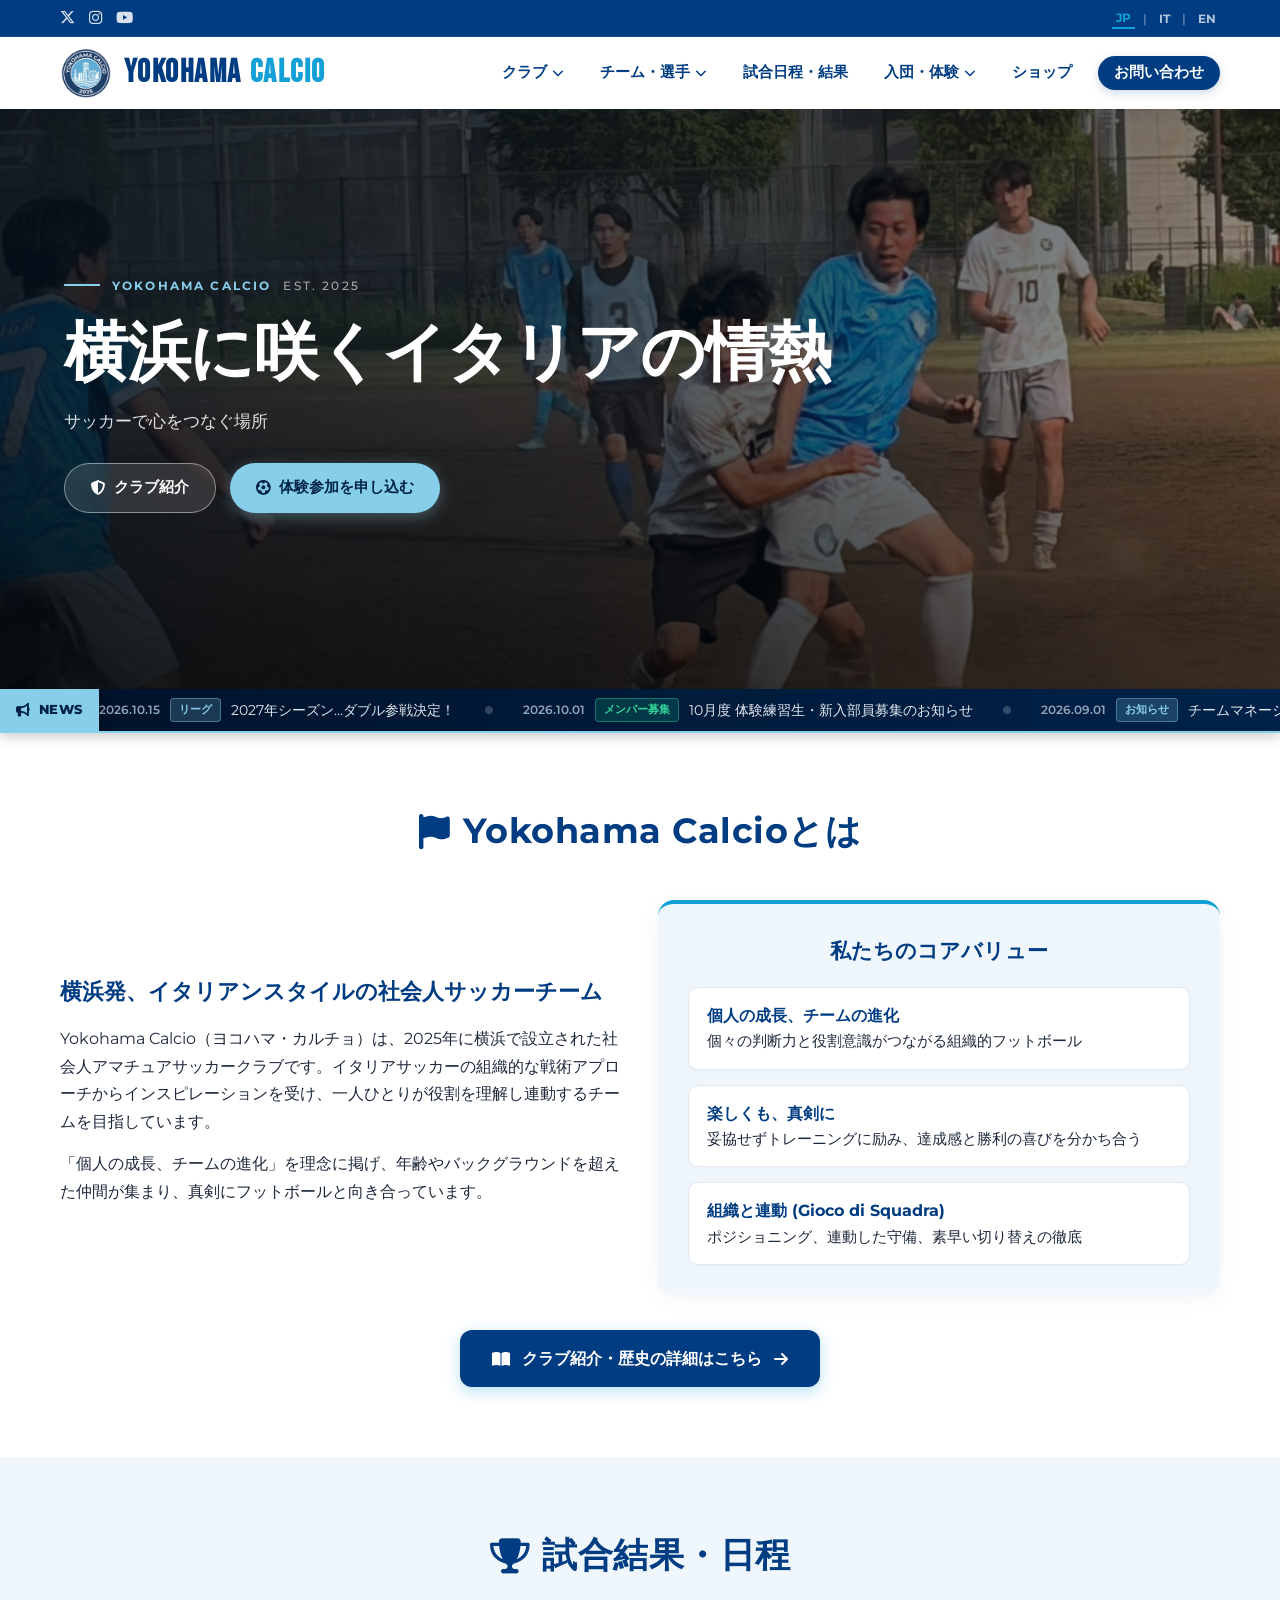
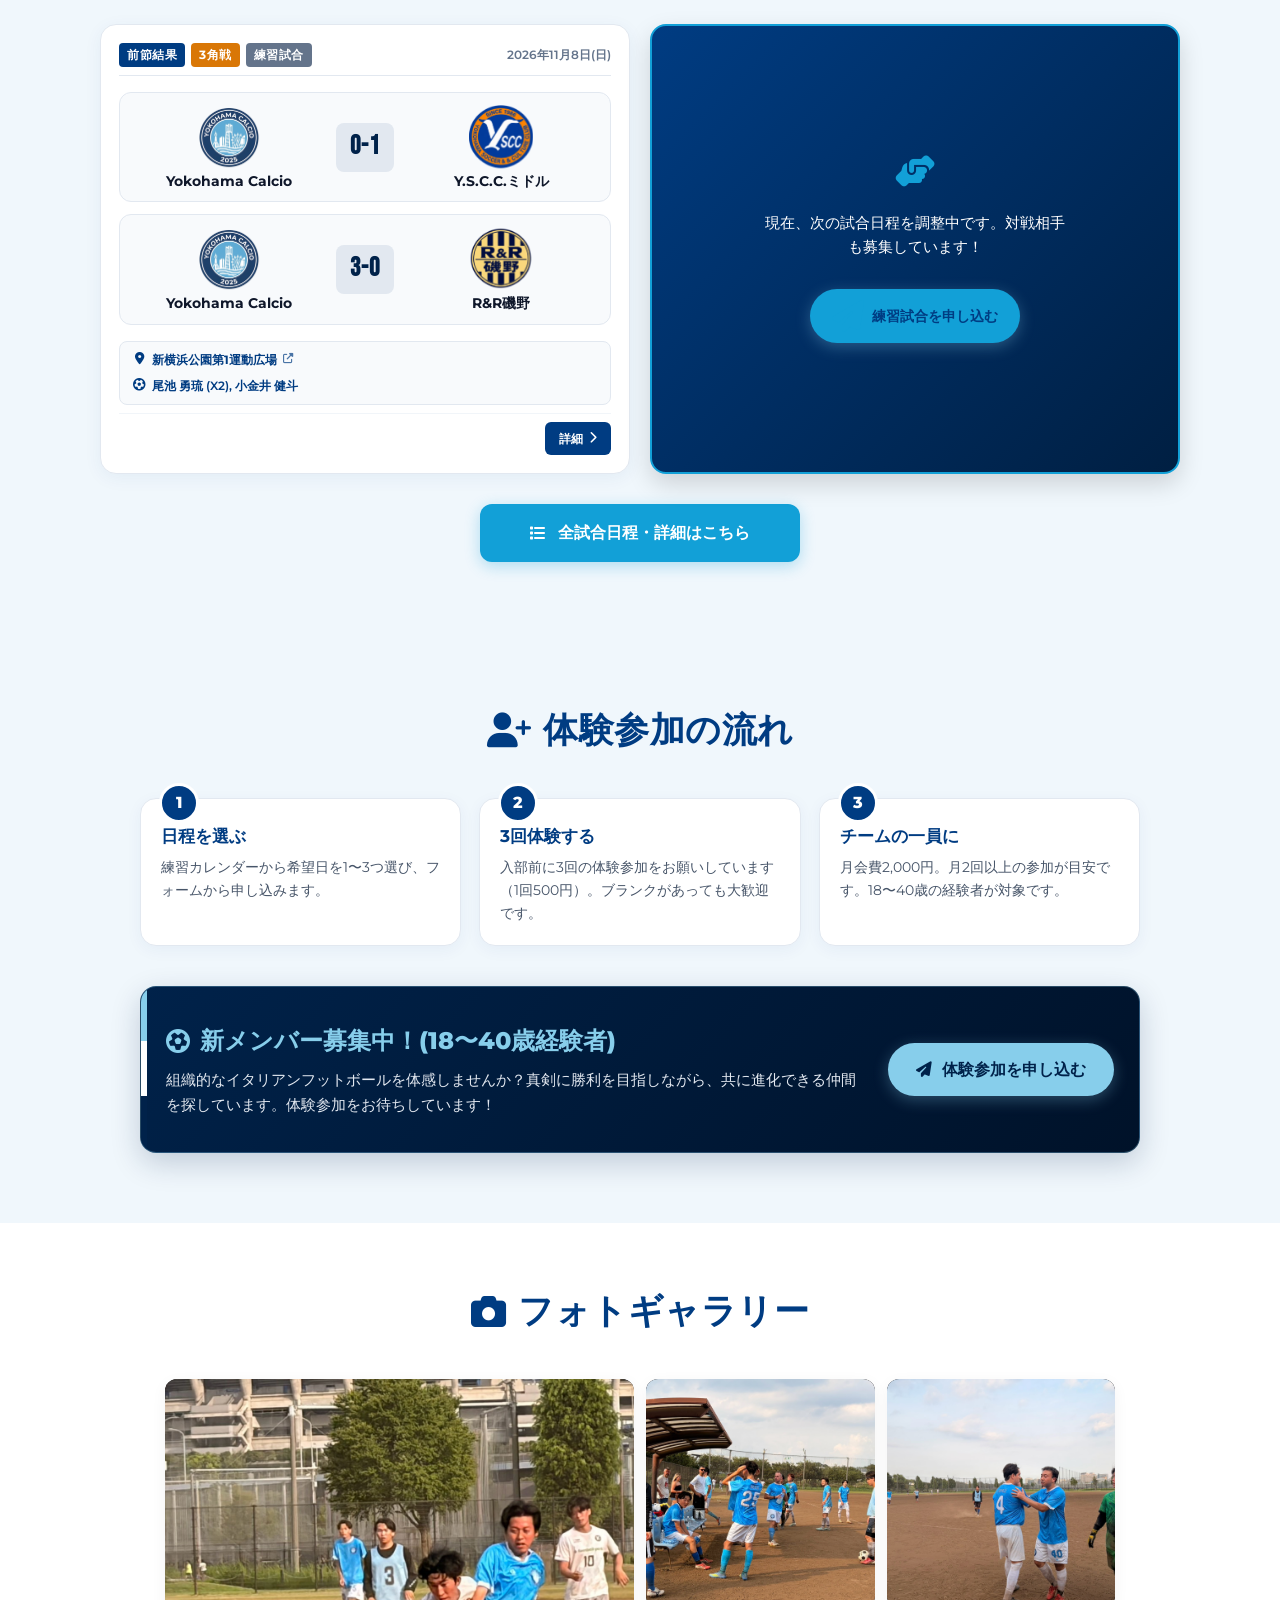
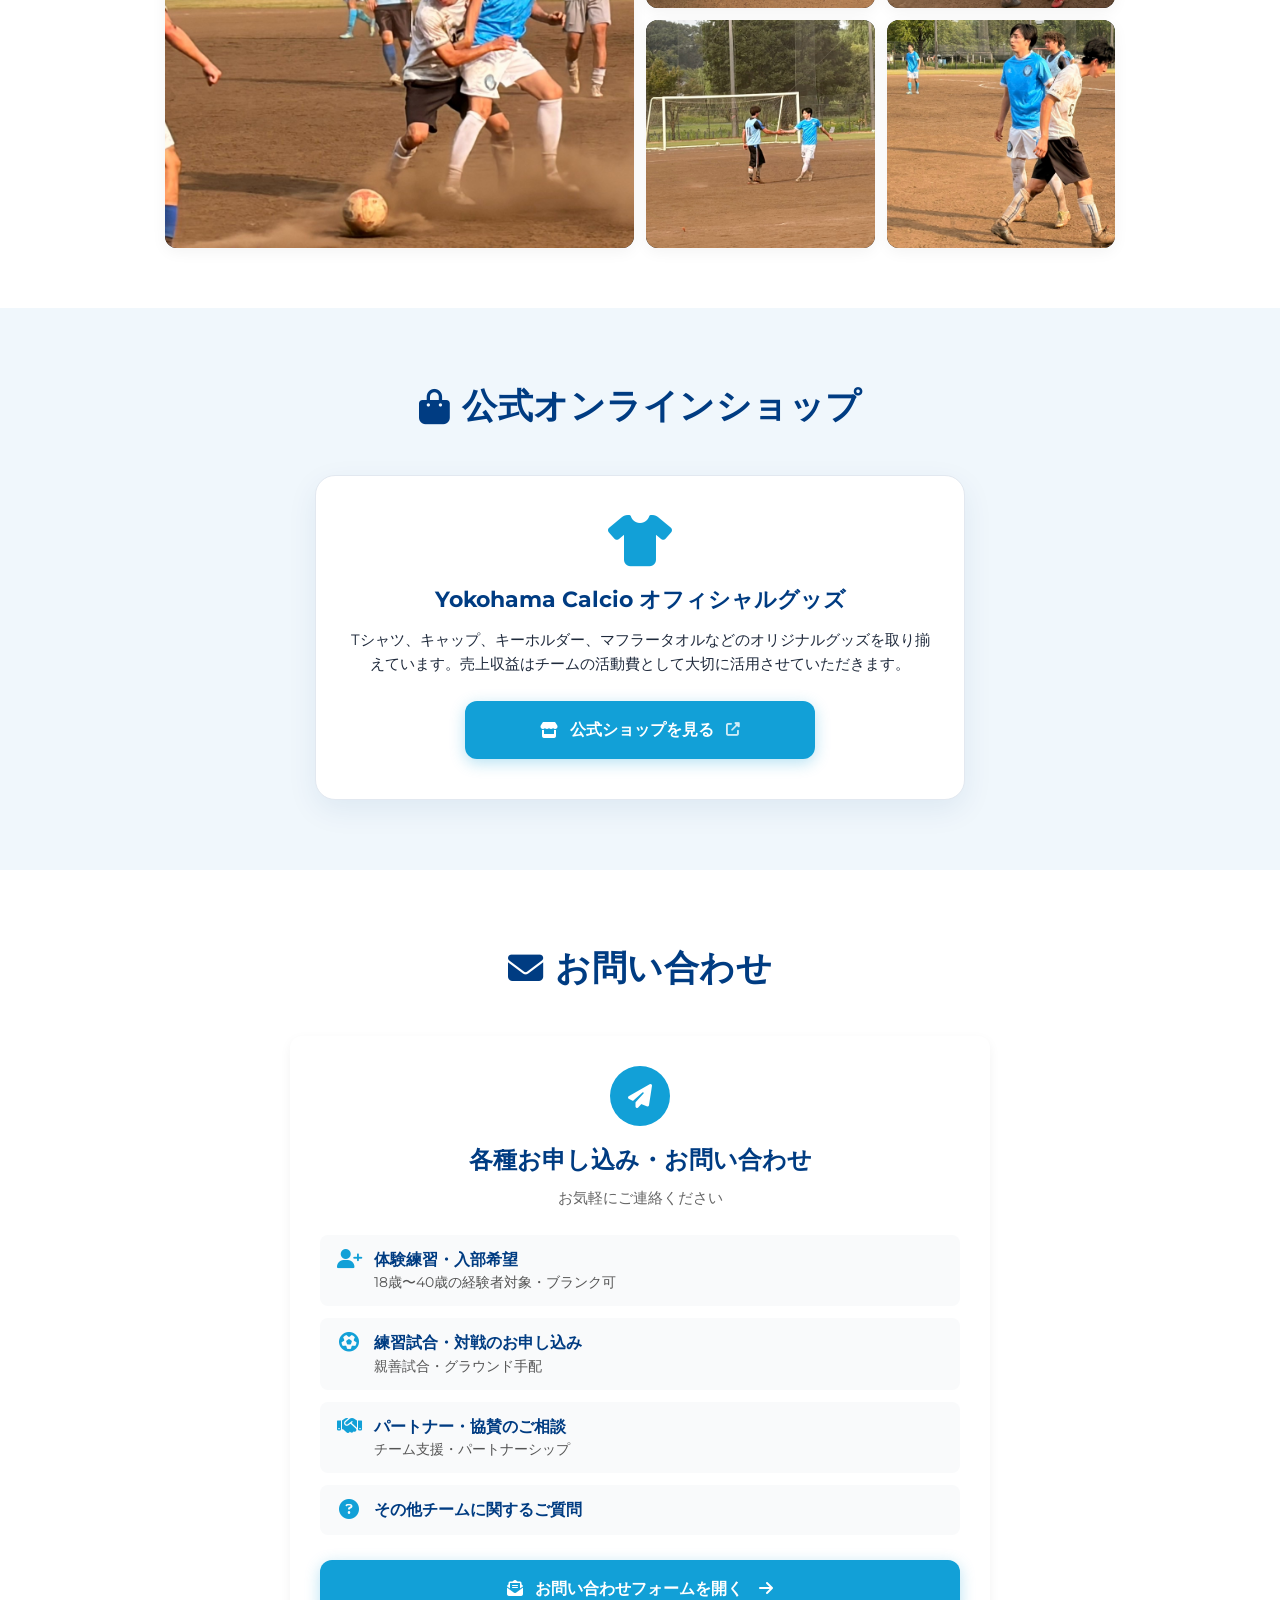
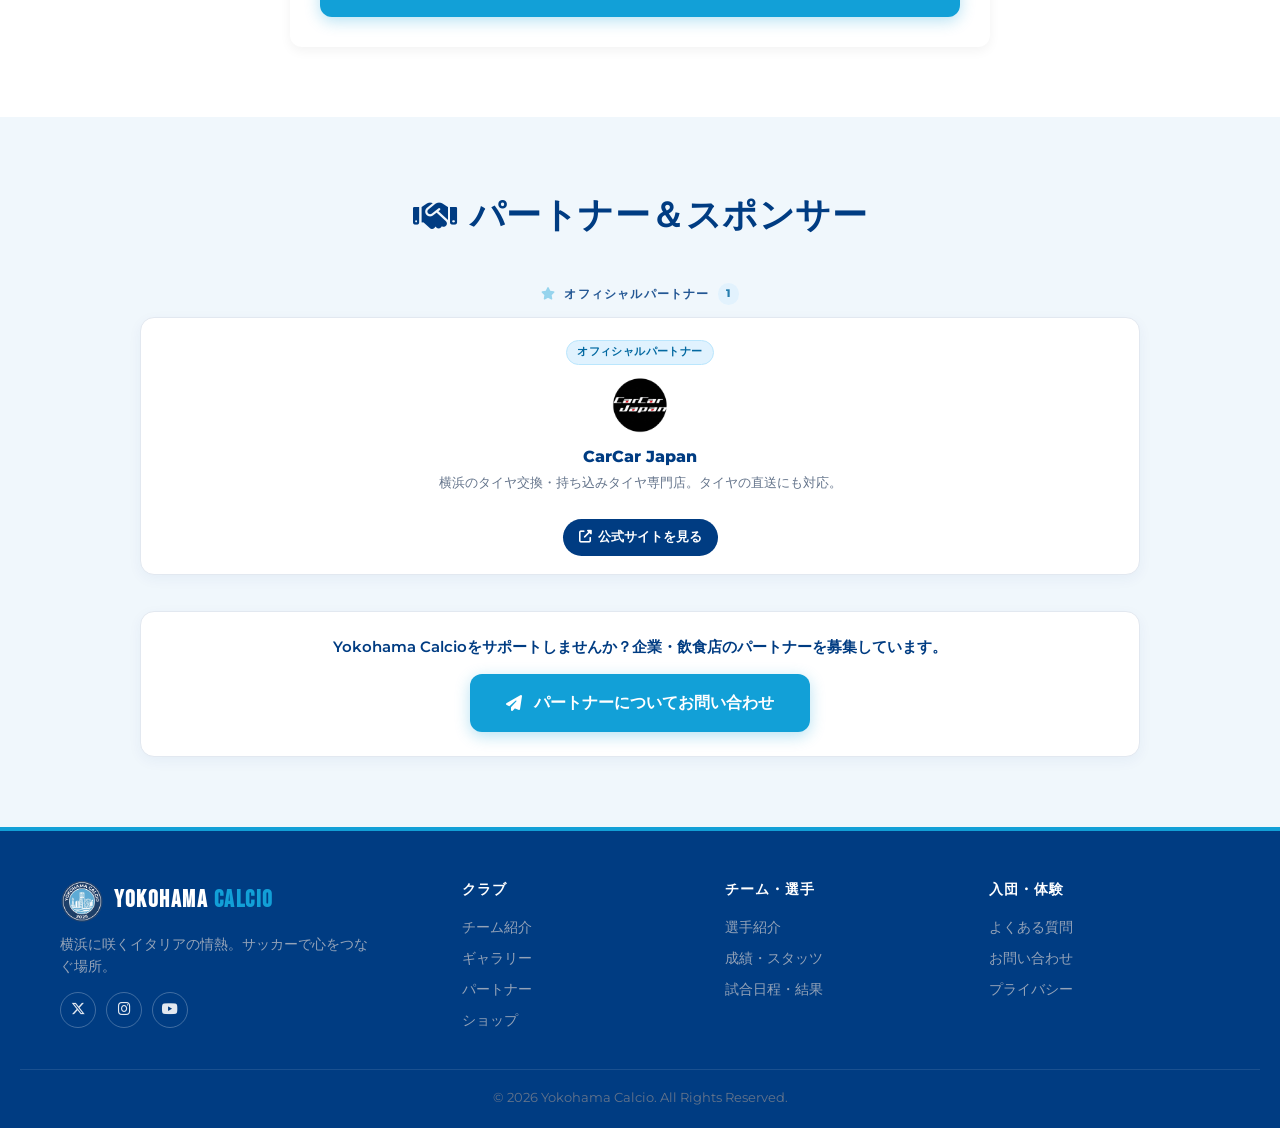
==== index.html @ 194991a0 "Update index.html" ====
<!DOCTYPE html>
<html lang="ja">
<head>
<meta charset="UTF-8">
<meta name="viewport" content="width=device-width, initial-scale=1.0">
<title>Yokohama Calcio | 横浜の社会人サッカーチーム・メンバー＆対戦相手募集</title>
<meta name="description" content="Yokohama Calcio（ヨコハマ・カルチョ）は横浜市で活動する社会人サッカーチームです。イタリアンスタイルの組織的戦術とチームワークを大切に、新規メンバーおよび練習試合の対戦相手を募集しています。Amateur football club based in Yokohama, Japan.">
<meta name="keywords" content="Yokohama Calcio, 横浜 サッカーチーム, 社会人サッカー 横浜, フットボールクラブ 横浜, メンバー募集 サッカー, 横浜 練習試合 対戦相手募集, Amateur Football Club Yokohama, Squadra calcio amatoriale Yokohama">
<meta name="author" content="Yokohama Calcio">
<meta name="robots" content="index, follow">
<link rel="canonical" href="https://yokohamacalcio.com/">
<link rel="alternate" hreflang="ja" href="https://yokohamacalcio.com/">
<link rel="alternate" hreflang="it" href="https://yokohamacalcio.com/?lang=it">
<link rel="alternate" hreflang="en" href="https://yokohamacalcio.com/?lang=en">
<link rel="alternate" hreflang="x-default" href="https://yokohamacalcio.com/">
<meta property="og:type" content="website">
<meta property="og:url" content="https://yokohamacalcio.com/">
<meta property="og:title" content="Yokohama Calcio | 横浜の社会人サッカーチーム">
<meta property="og:description" content="横浜発、イタリアンスタイルの社会人サッカーチーム。メンバー＆練習試合対戦相手募集中！">
<meta property="og:image" content="https://yokohamacalcio.com/immagini/logo.png?v=2">
<meta property="og:image:width" content="1200">
<meta property="og:image:height" content="630">
<meta property="og:image:alt" content="Yokohama Calcio Logo">
<meta name="twitter:card" content="summary_large_image">
<meta name="twitter:site" content="@yokohamacalcio">
<meta name="twitter:title" content="Yokohama Calcio | 横浜の社会人サッカーチーム">
<meta name="twitter:description" content="横浜発、イタリアンスタイルの社会人サッカーチーム。体験参加・メンバー募集中！">
<meta name="twitter:image" content="https://yokohamacalcio.com/immagini/logo.png?v=2">
<link rel="icon" href="./immagini/logo.png?v=2" type="image/png">
<link rel="apple-touch-icon" href="./immagini/logo.png?v=2">
<link rel="sitemap" type="application/xml" title="Sitemap" href="https://yokohamacalcio.com/sitemap.xml">
<link rel="preload" as="image" href="./immagini/gallery/foto1.jpeg" fetchpriority="high">
<link rel="stylesheet" href="https://cdnjs.cloudflare.com/ajax/libs/font-awesome/6.5.0/css/all.min.css">
<link href="https://fonts.googleapis.com/css2?family=Bebas+Neue&family=Montserrat:wght@400;600;700;800&display=swap" rel="stylesheet">
<link rel="stylesheet" href="style.css">
<link rel="stylesheet" href="site-extras.css">
<script src="js/common.js"></script>
<script src="js/data.js"></script>

<!-- SCHEMA_INDEX_START -->
<script type="application/ld+json">
{
  "@context": "https://schema.org",
  "@type": "SportsClub",
  "name": "Yokohama Calcio",
  "alternateName": ["ヨコハマ・カルチョ", "Yokohama Calcio FC"],
  "url": "https://yokohamacalcio.com",
  "logo": "https://yokohamacalcio.com/immagini/logo.png?v=2",
  "description": "Yokohama Calcio（ヨコハマ・カルチョ）は横浜市を拠点に活動する社会人サッカーチームです。",
  "address": { "@type": "PostalAddress", "addressLocality": "Yokohama", "addressRegion": "Kanagawa", "addressCountry": "JP" },
  "sport": "Soccer",
  "sameAs": ["https://x.com/yokohamacalcio", "https://instagram.com/yokohamacalcio", "https://youtube.com/@yokohamacalcio?si=NBPkZ0qFxFVrOIof", "https://yokohamacalcio.designstore.jp"]
}
</script>
<!-- SCHEMA_INDEX_END -->
<!-- SCHEMA_DATASET_START -->
<script type="application/ld+json">
{
  "@context": "https://schema.org",
  "@type": "Dataset",
  "name": "Yokohama Calcio Match & Team Data",
  "description": "Risultati delle partite, calendario e dati ufficiali del club Yokohama Calcio.",
  "url": "https://yokohamacalcio.com/",
  "license": "https://yokohamacalcio.com/privacy.html",
  "creator": {
    "@type": "SportsTeam",
    "name": "Yokohama Calcio",
    "url": "https://yokohamacalcio.com"
  }
}
</script>
<!-- SCHEMA_DATASET_END -->
<!-- SCHEMA_EVENTS_START -->
<script type="application/ld+json">
{
  "@context": "https://schema.org",
  "@type": "SportsEvent",
  "@id": "https://yokohamacalcio.com/matches.html#match-8",
  "name": "Yokohama Calcio vs La Masia Japan (0 - 11)",
  "description": "Match Yokohama Calcio vs La Masia Japan (0 - 11). Score: 0 - 11. Venue: 谷本公園球技場.",
  "startDate": "2026-10-31T11:00:00+09:00",
  "endDate": "2026-10-31T13:00:00+09:00",
  "eventStatus": "https://schema.org/EventScheduled",
  "eventAttendanceMode": "https://schema.org/OfflineEventAttendanceMode",
  "location": {
    "@type": "Place",
    "name": "谷本公園球技場",
    "address": {
      "@type": "PostalAddress",
      "addressLocality": "Yokohama",
      "addressRegion": "Kanagawa",
      "addressCountry": "JP"
    }
  },
  "image": [
    "https://yokohamacalcio.com/immagini/logo.png?v=2"
  ],
  "organizer": {
    "@type": "SportsTeam",
    "name": "Yokohama Calcio",
    "url": "https://yokohamacalcio.com"
  },
  "homeTeam": {
    "@type": "SportsTeam",
    "name": "Yokohama Calcio"
  },
  "awayTeam": {
    "@type": "SportsTeam",
    "name": "La Masia Japan"
  },
  "isAccessibleForFree": true
}
</script>
<script type="application/ld+json">
{
  "@context": "https://schema.org",
  "@type": "SportsEvent",
  "@id": "https://yokohamacalcio.com/matches.html#match-1",
  "name": "Yokohama Calcio vs Y.S.C.C.ミドル (2 - 6)",
  "description": "Match Yokohama Calcio vs Y.S.C.C.ミドル (2 - 6). Score: 2 - 6. Scorers: 小金井 健斗 x2. MVP: 小金井 健斗. Venue: 新横浜公園第1運動広場.",
  "startDate": "2026-08-30T11:00:00+09:00",
  "endDate": "2026-08-30T13:00:00+09:00",
  "eventStatus": "https://schema.org/EventScheduled",
  "eventAttendanceMode": "https://schema.org/OfflineEventAttendanceMode",
  "location": {
    "@type": "Place",
    "name": "新横浜公園第1運動広場",
    "address": {
      "@type": "PostalAddress",
      "addressLocality": "Yokohama",
      "addressRegion": "Kanagawa",
      "addressCountry": "JP"
    }
  },
  "image": [
    "https://yokohamacalcio.com/immagini/logo.png?v=2"
  ],
  "organizer": {
    "@type": "SportsTeam",
    "name": "Yokohama Calcio",
    "url": "https://yokohamacalcio.com"
  },
  "homeTeam": {
    "@type": "SportsTeam",
    "name": "Yokohama Calcio"
  },
  "awayTeam": {
    "@type": "SportsTeam",
    "name": "Y.S.C.C.ミドル"
  },
  "isAccessibleForFree": true,
  "performer": [
    {
      "@type": "Person",
      "@id": "https://yokohamacalcio.com/players.html#koganei-kento",
      "name": "小金井 健斗"
    }
  ]
}
</script>
<script type="application/ld+json">
{
  "@context": "https://schema.org",
  "@type": "SportsEvent",
  "@id": "https://yokohamacalcio.com/matches.html#match-2",
  "name": "西谷AFC vs Yokohama Calcio (5 - 3)",
  "description": "Match 西谷AFC vs Yokohama Calcio (5 - 3). Score: 5 - 3. Scorers: 小金井 健斗 x2, 棟近 夏生. MVP: 小金井 健斗. Venue: 横浜市立西谷中学校グラウンド.",
  "startDate": "2026-08-16T19:00:00+09:00",
  "endDate": "2026-08-16T21:00:00+09:00",
  "eventStatus": "https://schema.org/EventScheduled",
  "eventAttendanceMode": "https://schema.org/OfflineEventAttendanceMode",
  "location": {
    "@type": "Place",
    "name": "横浜市立西谷中学校グラウンド",
    "address": {
      "@type": "PostalAddress",
      "addressLocality": "Yokohama",
      "addressRegion": "Kanagawa",
      "addressCountry": "JP"
    }
  },
  "image": [
    "https://yokohamacalcio.com/immagini/logo.png?v=2"
  ],
  "organizer": {
    "@type": "SportsTeam",
    "name": "Yokohama Calcio",
    "url": "https://yokohamacalcio.com"
  },
  "homeTeam": {
    "@type": "SportsTeam",
    "name": "西谷AFC"
  },
  "awayTeam": {
    "@type": "SportsTeam",
    "name": "Yokohama Calcio"
  },
  "isAccessibleForFree": true,
  "performer": [
    {
      "@type": "Person",
      "@id": "https://yokohamacalcio.com/players.html#koganei-kento",
      "name": "小金井 健斗"
    },
    {
      "@type": "Person",
      "name": "棟近 夏生"
    }
  ]
}
</script>
<script type="application/ld+json">
{
  "@context": "https://schema.org",
  "@type": "SportsEvent",
  "@id": "https://yokohamacalcio.com/matches.html#match-3",
  "name": "Yokohama Calcio vs Y.S.C.C.ミドル (1 - 4)",
  "description": "Match Yokohama Calcio vs Y.S.C.C.ミドル (1 - 4). Score: 1 - 4. Scorers: 川合 翔. MVP: 御村 葵. Venue: 新横浜公園第1運動広場.",
  "startDate": "2026-08-09T15:00:00+09:00",
  "endDate": "2026-08-09T17:00:00+09:00",
  "eventStatus": "https://schema.org/EventScheduled",
  "eventAttendanceMode": "https://schema.org/OfflineEventAttendanceMode",
  "location": {
    "@type": "Place",
    "name": "新横浜公園第1運動広場",
    "address": {
      "@type": "PostalAddress",
      "addressLocality": "Yokohama",
      "addressRegion": "Kanagawa",
      "addressCountry": "JP"
    }
  },
  "image": [
    "https://yokohamacalcio.com/immagini/logo.png?v=2"
  ],
  "organizer": {
    "@type": "SportsTeam",
    "name": "Yokohama Calcio",
    "url": "https://yokohamacalcio.com"
  },
  "homeTeam": {
    "@type": "SportsTeam",
    "name": "Yokohama Calcio"
  },
  "awayTeam": {
    "@type": "SportsTeam",
    "name": "Y.S.C.C.ミドル"
  },
  "isAccessibleForFree": true,
  "performer": [
    {
      "@type": "Person",
      "@id": "https://yokohamacalcio.com/players.html#kawai-kakeru",
      "name": "川合 翔"
    }
  ]
}
</script>
<script type="application/ld+json">
{
  "@context": "https://schema.org",
  "@type": "SportsEvent",
  "@id": "https://yokohamacalcio.com/matches.html#match-4",
  "name": "YC&AC Pulse vs Yokohama Calcio (4 - 1)",
  "description": "Match YC&AC Pulse vs Yokohama Calcio (4 - 1). Score: 4 - 1. Scorers: 福田 圭佑. MVP: 福田 圭佑. Venue: YC&ACグラウンド.",
  "startDate": "2026-07-19T11:00:00+09:00",
  "endDate": "2026-07-19T13:00:00+09:00",
  "eventStatus": "https://schema.org/EventScheduled",
  "eventAttendanceMode": "https://schema.org/OfflineEventAttendanceMode",
  "location": {
    "@type": "Place",
    "name": "YC&ACグラウンド",
    "address": {
      "@type": "PostalAddress",
      "addressLocality": "Yokohama",
      "addressRegion": "Kanagawa",
      "addressCountry": "JP"
    }
  },
  "image": [
    "https://yokohamacalcio.com/immagini/logo.png?v=2"
  ],
  "organizer": {
    "@type": "SportsTeam",
    "name": "Yokohama Calcio",
    "url": "https://yokohamacalcio.com"
  },
  "homeTeam": {
    "@type": "SportsTeam",
    "name": "YC&AC Pulse"
  },
  "awayTeam": {
    "@type": "SportsTeam",
    "name": "Yokohama Calcio"
  },
  "isAccessibleForFree": true,
  "performer": [
    {
      "@type": "Person",
      "@id": "https://yokohamacalcio.com/players.html#fukuda-keisuke",
      "name": "福田 圭佑"
    }
  ]
}
</script>
<script type="application/ld+json">
{
  "@context": "https://schema.org",
  "@type": "SportsEvent",
  "@id": "https://yokohamacalcio.com/matches.html#match-5",
  "name": "Yokohama Calcio vs 西谷AFC (0 - 3)",
  "description": "Match Yokohama Calcio vs 西谷AFC (0 - 3). Score: 0 - 3. MVP: 恵良 真史. Venue: 常盤公園多目的グラウンド.",
  "startDate": "2026-05-30T11:00:00+09:00",
  "endDate": "2026-05-30T13:00:00+09:00",
  "eventStatus": "https://schema.org/EventScheduled",
  "eventAttendanceMode": "https://schema.org/OfflineEventAttendanceMode",
  "location": {
    "@type": "Place",
    "name": "常盤公園多目的グラウンド",
    "address": {
      "@type": "PostalAddress",
      "addressLocality": "Yokohama",
      "addressRegion": "Kanagawa",
      "addressCountry": "JP"
    }
  },
  "image": [
    "https://yokohamacalcio.com/immagini/logo.png?v=2"
  ],
  "organizer": {
    "@type": "SportsTeam",
    "name": "Yokohama Calcio",
    "url": "https://yokohamacalcio.com"
  },
  "homeTeam": {
    "@type": "SportsTeam",
    "name": "Yokohama Calcio"
  },
  "awayTeam": {
    "@type": "SportsTeam",
    "name": "西谷AFC"
  },
  "isAccessibleForFree": true
}
</script>
<script type="application/ld+json">
{
  "@context": "https://schema.org",
  "@type": "SportsEvent",
  "@id": "https://yokohamacalcio.com/matches.html#match-6",
  "name": "レガリア川崎 vs Yokohama Calcio (9 - 0)",
  "description": "Match レガリア川崎 vs Yokohama Calcio (9 - 0). Score: 9 - 0. MVP: López Irving. Venue: 古市場サッカー場.",
  "startDate": "2026-05-24T12:00:00+09:00",
  "endDate": "2026-05-24T14:00:00+09:00",
  "eventStatus": "https://schema.org/EventScheduled",
  "eventAttendanceMode": "https://schema.org/OfflineEventAttendanceMode",
  "location": {
    "@type": "Place",
    "name": "古市場サッカー場",
    "address": {
      "@type": "PostalAddress",
      "addressLocality": "Yokohama",
      "addressRegion": "Kanagawa",
      "addressCountry": "JP"
    }
  },
  "image": [
    "https://yokohamacalcio.com/immagini/logo.png?v=2"
  ],
  "organizer": {
    "@type": "SportsTeam",
    "name": "Yokohama Calcio",
    "url": "https://yokohamacalcio.com"
  },
  "homeTeam": {
    "@type": "SportsTeam",
    "name": "レガリア川崎"
  },
  "awayTeam": {
    "@type": "SportsTeam",
    "name": "Yokohama Calcio"
  },
  "isAccessibleForFree": true
}
</script>
<script type="application/ld+json">
{
  "@context": "https://schema.org",
  "@type": "SportsEvent",
  "@id": "https://yokohamacalcio.com/matches.html#match-9",
  "name": "BOMB’S vs Yokohama Calcio (6 - 1)",
  "description": "Match BOMB’S vs Yokohama Calcio (6 - 1). Score: 6 - 1. Scorers: 久我 一桃. MVP: López Irving. Venue: 成城石井パーク　大規模多目的広場.",
  "startDate": "2026-10-11T17:00:00+09:00",
  "endDate": "2026-10-11T19:00:00+09:00",
  "eventStatus": "https://schema.org/EventScheduled",
  "eventAttendanceMode": "https://schema.org/OfflineEventAttendanceMode",
  "location": {
    "@type": "Place",
    "name": "成城石井パーク　大規模多目的広場",
    "address": {
      "@type": "PostalAddress",
      "addressLocality": "Yokohama",
      "addressRegion": "Kanagawa",
      "addressCountry": "JP"
    }
  },
  "image": [
    "https://yokohamacalcio.com/immagini/logo.png?v=2"
  ],
  "organizer": {
    "@type": "SportsTeam",
    "name": "Yokohama Calcio",
    "url": "https://yokohamacalcio.com"
  },
  "homeTeam": {
    "@type": "SportsTeam",
    "name": "BOMB’S"
  },
  "awayTeam": {
    "@type": "SportsTeam",
    "name": "Yokohama Calcio"
  },
  "isAccessibleForFree": true,
  "performer": [
    {
      "@type": "Person",
      "@id": "https://yokohamacalcio.com/players.html#kuga-itto",
      "name": "久我 一桃"
    }
  ]
}
</script>
<script type="application/ld+json">
{
  "@context": "https://schema.org",
  "@type": "SportsEvent",
  "@id": "https://yokohamacalcio.com/matches.html#match-10",
  "name": "Opponent vs Yokohama Calcio (1 - 3)",
  "description": "Match Opponent vs Yokohama Calcio (1 - 3). Score: 1 - 3. Scorers: 尾池 勇琉(X2), 小金井. Venue: 新横浜公園第1運動広場.",
  "startDate": "2026-11-08T15:00:00+09:00",
  "endDate": "2026-11-08T17:00:00+09:00",
  "eventStatus": "https://schema.org/EventScheduled",
  "eventAttendanceMode": "https://schema.org/OfflineEventAttendanceMode",
  "location": {
    "@type": "Place",
    "name": "新横浜公園第1運動広場",
    "address": {
      "@type": "PostalAddress",
      "addressLocality": "Yokohama",
      "addressRegion": "Kanagawa",
      "addressCountry": "JP"
    }
  },
  "image": [
    "https://yokohamacalcio.com/immagini/logo.png?v=2"
  ],
  "organizer": {
    "@type": "SportsTeam",
    "name": "Yokohama Calcio",
    "url": "https://yokohamacalcio.com"
  },
  "homeTeam": {
    "@type": "SportsTeam",
    "name": "Opponent"
  },
  "awayTeam": {
    "@type": "SportsTeam",
    "name": "Yokohama Calcio"
  },
  "isAccessibleForFree": true,
  "performer": [
    {
      "@type": "Person",
      "name": "尾池 勇琉"
    },
    {
      "@type": "Person",
      "@id": "https://yokohamacalcio.com/players.html#koganei-kento",
      "name": "小金井 健斗"
    }
  ]
}
</script>
<!-- SCHEMA_EVENTS_END -->

<style>
/* ---- Hero ---- */
.hero-section { position: relative; min-height: 580px; display: flex; align-items: center; overflow: hidden; color: #fff; }
.hero-bg-slide { position: absolute; inset: 0; background-size: cover; background-position: center; transition: opacity 1.2s ease-in-out; opacity: 0; z-index: 0; }
.hero-bg-slide.active { opacity: 1; }
.hero-overlay { position: absolute; inset: 0; background: linear-gradient(180deg, rgba(0,0,0,.2) 0%, rgba(0,0,0,.05) 50%, rgba(0,0,0,.5) 100%), linear-gradient(90deg, rgba(5,18,30,.88) 0%, rgba(5,18,30,.72) 45%, rgba(5,18,30,.35) 100%); pointer-events: none; z-index: 1; }
.hero-content-wrapper { position: relative; z-index: 2; width: min(1200px, 90%); margin: 0 auto; padding: 70px 0 80px; }
.hero-kicker { display: flex; align-items: center; gap: 12px; margin-bottom: 20px; font-size: 12px; font-weight: 700; letter-spacing: .18em; text-transform: uppercase; color: #87ceeb; }
.hero-kicker-line { width: 36px; height: 2px; background: #87ceeb; }
.hero-kicker-year { color: rgba(255,255,255,.6); font-weight: 500; }
.hero-main-title { margin: 0; max-width: 900px; font-size: clamp(32px, 5.5vw, 64px); line-height: 1.15; font-weight: 800; letter-spacing: -.02em; }
.hero-subtitle { margin: 18px 0 0; max-width: 580px; font-size: 1.05rem; line-height: 1.7; color: rgba(255,255,255,.88); font-weight: 500; }
.hero-action-btns { display: flex; gap: 14px; margin-top: 28px; flex-wrap: wrap; }
.hero-btn { padding: 12px 26px; border-radius: 30px; font-weight: 700; font-size: .92rem; text-decoration: none; display: inline-flex; align-items: center; gap: 8px; transition: all .25s ease; }
.hero-btn-primary { background: #87ceeb; color: #00224a; box-shadow: 0 4px 15px rgba(135,206,235,.35); }
.hero-btn-primary:hover { background: #fff; transform: translateY(-2px); }
.hero-btn-outline { background: rgba(255,255,255,.12); color: #fff; border: 1px solid rgba(255,255,255,.45); backdrop-filter: blur(6px); }
.hero-btn-outline:hover { background: rgba(255,255,255,.25); border-color: #fff; transform: translateY(-2px); }

/* ---- Layout Partite Triangolari ---- */
.triangular-teams-wrapper { display: flex; flex-direction: column; gap: 12px; margin: 16px 0; width: 100%; }
.triangular-match-row { display: grid; grid-template-columns: minmax(0, 1fr) auto minmax(0, 1fr); align-items: center; gap: 8px; background: #f8fafc; border: 1px solid #e2e8f0; border-radius: 12px; padding: 12px 10px; }
.tri-team { display: flex; flex-direction: column; align-items: center; justify-content: center; text-align: center; gap: 4px; width: 100%; min-width: 0; }
.tri-team .card-logo-wrap, .tri-team .card-logo-wrap.md { width: 48px; height: 48px; flex-shrink: 0; display: flex; align-items: center; justify-content: center; }
.tri-team .card-logo-wrap img { max-width: 100%; max-height: 100%; object-fit: contain; }
.tri-team-name { font-size: clamp(0.68rem, 2.2vw, 0.85rem) !important; font-weight: 700; color: #0f172a; line-height: 1.2; white-space: nowrap !important; overflow: visible !important; text-overflow: clip !important; text-align: center; max-width: 100%; }
.tri-score { font-family: 'Bebas Neue', 'Montserrat', sans-serif; font-size: 1.6rem; font-weight: 800; letter-spacing: 1px; color: #00224a; padding: 4px 14px; background: #e2e8f0; border-radius: 8px; white-space: nowrap; text-align: center; }

@media (max-width: 768px) { .hero-section { min-height: 500px; } .hero-content-wrapper { width: 90%; padding: 45px 0 55px; } .hero-main-title { font-size: clamp(26px, 7.5vw, 42px); line-height: 1.2; } .hero-subtitle { font-size: .92rem; margin-top: 14px; } .hero-action-btns { margin-top: 22px; gap: 10px; } .hero-btn { padding: 10px 20px; font-size: .85rem; } }
@media (max-width: 600px) { .section-title { font-size: 1.4rem !important; } }
@media (max-width: 480px) {
  .tri-team .card-logo-wrap, .tri-team .card-logo-wrap.md { width: 40px; height: 40px; }
  .tri-score { font-size: 1.4rem; padding: 4px 10px; }
}
</style>
</head>
<body>
<script>YC.mountHeader('home')</script>

<section class="hero-section" id="heroSection">
  <div class="hero-bg-slide active" style="background-image:url('./immagini/gallery/foto1.jpeg')"></div>
  <div class="hero-bg-slide" id="heroBgNext"></div>
  <div class="hero-overlay"></div>
  <div class="hero-content-wrapper">
    <div class="hero-kicker"><span class="hero-kicker-line"></span><span>YOKOHAMA CALCIO</span><span class="hero-kicker-year">EST. 2025</span></div>
    <h1 class="hero-main-title" data-i18n="i.hero_title">横浜に咲くイタリアの情熱</h1>
    <p class="hero-subtitle" data-i18n="i.hero_sub">サッカーで心をつなぐ場所</p>
    <div class="hero-action-btns">
      <a href="about.html" class="hero-btn hero-btn-outline"><i class="fas fa-shield-alt"></i> <span data-i18n="i.btn_about">クラブ紹介</span></a>
      <a href="contact.html?type=trial#training" class="hero-btn hero-btn-primary"><i class="fas fa-futbol"></i> <span data-i18n="i.btn_trial">体験参加を申し込む</span></a>
    </div>
  </div>
</section>

<div class="news-ticker-bar" id="newsTickerBar" role="region" aria-label="News" hidden>
  <div class="ticker-label"><i class="fas fa-bullhorn" aria-hidden="true"></i><span data-i18n="i.ticker">NEWS</span></div>
  <div class="ticker-content-wrapper"><div class="ticker-track" id="tickerTrack"></div></div>
</div>

<section class="section" id="about">
  <div class="container">
    <h2 class="section-title"><i class="fas fa-flag"></i> <span data-i18n="i.about_title">Yokohama Calcioとは</span></h2>
    <div class="about-grid">
      <div class="about-text-box">
        <h3 data-i18n="i.about_sub">横浜発、イタリアンスタイルの社会人サッカーチーム</h3>
        <p data-i18n="i.about_p1">Yokohama Calcio（ヨコハマ・カルチョ）は、2025年に横浜で設立された社会人アマチュアサッカークラブです。イタリアサッカーの組織的な戦術アプローチからインスピレーションを受け、一人ひとりが役割を理解し連動するチームを目指しています。</p>
        <p data-i18n="i.about_p2">「個人の成長、チームの進化」を理念に掲げ、年齢やバックグラウンドを超えた仲間が集まり、真剣にフットボールと向き合っています。</p>
      </div>
      <div class="mission-box">
        <h3 data-i18n="i.values_title">私たちのコアバリュー</h3>
        <ul>
          <li><strong data-i18n="i.val1_h">個人の成長、チームの進化</strong><span data-i18n="i.val1_d">個々の判断力と役割意識がつながる組織的フットボール</span></li>
          <li><strong data-i18n="i.val2_h">楽しくも、真剣に</strong><span data-i18n="i.val2_d">妥協せずトレーニングに励み、達成感と勝利の喜びを分かち合う</span></li>
          <li><strong data-i18n="i.val3_h">組織と連動 (Gioco di Squadra)</strong><span data-i18n="i.val3_d">ポジショニング、連動した守備、素早い切り替えの徹底</span></li>
        </ul>
      </div>
    </div>
    <div style="text-align:center;margin-top:35px;">
      <a href="about.html" class="google-form-btn" style="max-width:360px;margin:0 auto;background:var(--dark-navy,#003c82);color:#fff;"><i class="fas fa-book-open"></i> <span data-i18n="i.about_more">クラブ紹介・歴史の詳細はこちら</span> <i class="fas fa-arrow-right"></i></a>
    </div>
  </div>
</section>

<section class="section match-center-section" id="results">
  <div class="container">
    <h2 class="section-title"><i class="fas fa-trophy"></i> <span data-i18n="i.res_title">試合結果・日程</span></h2>
    <div class="match-center-swipe-track" id="matchTrack">
      <!-- Generato dinamicamente via JS -->
    </div>
    <div style="text-align:center;margin-top:30px;"><a href="matches.html" class="google-form-btn" style="max-width:320px;margin:0 auto;"><i class="fas fa-list"></i> <span data-i18n="i.res_all">全試合日程・詳細はこちら</span></a></div>
  </div>
</section>

<section class="section" id="join" style="background:var(--light-bg,#f0f7fc)">
  <div class="container">
    <h2 class="section-title"><i class="fas fa-user-plus"></i> <span data-i18n="i.join_title">体験参加の流れ</span></h2>
    <div class="steps">
      <div class="step"><h3 data-i18n="i.s1_h">日程を選ぶ</h3><p data-i18n="i.s1_d">練習カレンダーから希望日を1〜3つ選び、フォームから申し込みます。</p></div>
      <div class="step"><h3 data-i18n="i.s2_h">3回体験する</h3><p data-i18n="i.s2_d">入部前に3回の体験参加をお願いしています（1回500円）。ブランクがあっても大歓迎です。</p></div>
      <div class="step"><h3 data-i18n="i.s3_h">チームの一員に</h3><p data-i18n="i.s3_d">月会費2,000円。月2回以上の参加が目安です。18〜40歳の経験者が対象です。</p></div>
    </div>
    <div class="recruitment-banner">
      <div class="recruitment-content">
        <div class="recruitment-text-box">
          <h3><i class="fas fa-futbol"></i> <span data-i18n="i.rec_title">新メンバー募集中！(18〜40歳経験者)</span></h3>
          <p data-i18n="i.rec_desc">組織的なイタリアンフットボールを体感しませんか？真剣に勝利を目指しながら、共に進化できる仲間を探しています。体験参加をお待ちしています！</p>
        </div>
        <a href="contact.html?type=trial#training" class="recruitment-btn"><i class="fas fa-paper-plane"></i><span data-i18n="i.rec_btn">体験参加を申し込む</span></a>
      </div>
    </div>
  </div>
</section>

<section class="section gallery-section" id="gallery">
  <div class="container">
    <h2 class="section-title"><i class="fas fa-camera"></i> <span data-i18n="i.gal_title">フォトギャラリー</span></h2>
    <div class="gallery-compact-grid">
      <div class="gallery-compact-item item-featured" data-src="./immagini/gallery/foto1.jpeg"><img src="./immagini/gallery/foto1.jpeg" alt="Yokohama Calcio" loading="lazy"><div class="gallery-zoom-overlay"><i class="fas fa-search-plus"></i></div></div>
      <div class="gallery-compact-item" data-src="./immagini/gallery/foto2.jpeg"><img src="./immagini/gallery/foto2.jpeg" alt="Yokohama Calcio" loading="lazy"><div class="gallery-zoom-overlay"><i class="fas fa-search-plus"></i></div></div>
      <div class="gallery-compact-item" data-src="./immagini/gallery/foto3.jpeg"><img src="./immagini/gallery/foto3.jpeg" alt="Yokohama Calcio" loading="lazy"><div class="gallery-zoom-overlay"><i class="fas fa-search-plus"></i></div></div>
      <div class="gallery-compact-item" data-src="./immagini/gallery/foto4.jpeg"><img src="./immagini/gallery/foto4.jpeg" alt="Yokohama Calcio" loading="lazy"><div class="gallery-zoom-overlay"><i class="fas fa-search-plus"></i></div></div>
      <div class="gallery-compact-item" data-src="./immagini/gallery/foto5.jpeg"><img src="./immagini/gallery/foto5.jpeg" alt="Yokohama Calcio" loading="lazy"><div class="gallery-zoom-overlay"><i class="fas fa-search-plus"></i></div></div>
    </div>
  </div>
</section>
<div class="lightbox-modal" id="lightboxModal" aria-hidden="true">
  <button class="lightbox-close" id="lightboxClose" aria-label="Close"><i class="fas fa-times"></i></button>
  <button class="lightbox-prev" id="lightboxPrev" aria-label="Previous"><i class="fas fa-chevron-left"></i></button>
  <button class="lightbox-next" id="lightboxNext" aria-label="Next"><i class="fas fa-chevron-right"></i></button>
  <div class="lightbox-content"><img src="" alt="Gallery" class="lightbox-img" id="lightboxImg"></div>
</div>

<section class="section shop-section" id="shop">
  <div class="container">
    <h2 class="section-title"><i class="fas fa-shopping-bag"></i> <span data-i18n="i.shop_title">公式オンラインショップ</span></h2>
    <div class="shop-card"><div class="shop-content">
      <i class="fas fa-tshirt shop-icon"></i>
      <h3 data-i18n="i.shop_card">Yokohama Calcio オフィシャルグッズ</h3>
      <p data-i18n="i.shop_desc">Tシャツ、キャップ、キーホルダー、マフラータオルなどのオリジナルグッズを取り揃えています。売上収益はチームの活動費として大切に活用させていただきます。</p>
      <a href="https://yokohamacalcio.designstore.jp" target="_blank" rel="noopener noreferrer" class="google-form-btn shop-btn"><i class="fas fa-store"></i> <span data-i18n="i.shop_btn">公式ショップを見る</span> <i class="fas fa-external-link-alt external-icon"></i></a>
    </div></div>
  </div>
</section>

<section class="section" id="contact">
  <div class="container">
    <h2 class="section-title"><i class="fas fa-envelope"></i> <span data-i18n="i.ct_title">お問い合わせ</span></h2>
    <div class="contact-card-enhanced">
      <div class="contact-card-header">
        <div class="contact-icon-wrapper"><i class="fas fa-paper-plane"></i></div>
        <h3 data-i18n="i.ct_sub">各種お申し込み・お問い合わせ</h3>
        <p class="contact-card-subtitle" data-i18n="i.ct_card">お気軽にご連絡ください</p>
      </div>
      <ul class="contact-reasons-list-enhanced">
        <li><i class="fas fa-user-plus"></i><div><strong data-i18n="i.r1_h">体験練習・入部希望</strong><span data-i18n="i.r1_d">18歳〜40歳の経験者対象・ブランク可</span></div></li>
        <li><i class="fas fa-futbol"></i><div><strong data-i18n="i.r2_h">練習試合・対戦のお申し込み</strong><span data-i18n="i.r2_d">親善試合・グラウンド手配</span></div></li>
        <li><i class="fas fa-handshake"></i><div><strong data-i18n="i.r3_h">パートナー・協賛のご相談</strong><span data-i18n="i.r3_d">チーム支援・パートナーシップ</span></div></li>
        <li><i class="fas fa-question-circle"></i><div><strong data-i18n="i.r4_h">その他チームに関するご質問</strong></div></li>
      </ul>
      <div class="contact-action"><a href="contact.html" class="google-form-btn"><i class="fas fa-envelope-open-text"></i><span data-i18n="i.ct_btn">お問い合わせフォームを開く</span><i class="fas fa-arrow-right" style="margin-left:4px;"></i></a></div>
    </div>
  </div>
</section>

<section class="section" id="sponsors" style="background:var(--light-bg,#f0f7fc)">
  <div class="container">
    <h2 class="section-title"><i class="fas fa-handshake"></i> <span data-i18n="i.sp_title">パートナー＆スポンサー</span></h2>
    <div class="partners-wrap">
      <div>
        <div class="tier-title"><i class="fas fa-star" style="color:#87ceeb"></i> <span data-i18n="i.sp_tier_official">Official Partner</span> <span class="tier-count">1</span></div>
        <div class="official-grid">
          <article class="official-card">
            <span class="official-badge" data-i18n="i.sp_official">Official Partner</span>
            <div class="official-logo">
              <img src="./immagini/partners/carcarjapan.png" alt="CarCar Japan" loading="lazy"
                   onerror="this.style.display='none';this.parentNode.querySelector('.official-logo-fallback').style.display='flex';">
              <div class="official-logo-fallback"><i class="fas fa-car-side"></i>CarCar Japan</div>
            </div>
            <div class="official-name">CarCar Japan</div>
            <p class="official-desc" data-i18n="i.sp_carcar_desc">横浜のタイヤ交換・持ち込みタイヤ専門店。タイヤの直送にも対応。</p>
            <a href="https://carcar.jp/?utm_source=yokohamacalcio&utm_medium=partner&utm_campaign=official"
               target="_blank" rel="noopener sponsored" class="official-link">
              <i class="fas fa-external-link-alt"></i> <span data-i18n="i.sp_visit">公式サイトを見る</span>
            </a>
          </article>
        </div>
      </div>

      <div class="partner-cta-box">
        <p data-i18n="i.sp_cta_text">Yokohama Calcioをサポートしませんか？企業・飲食店のパートナーを募集しています。</p>
        <a href="contact.html?type=sponsor" class="google-form-btn" style="max-width:340px;margin:0 auto;"><i class="fas fa-paper-plane"></i> <span data-i18n="i.sp_btn">パートナーについてお問い合わせ</span></a>
      </div>
    </div>
  </div>
</section>

<script>YC.mountFooter()</script>
<script src="js/ticker.js"></script>
<script>
YC.register({
  ja: { 'i.hero_title': '横浜に咲くイタリアの情熱', 'i.hero_sub': 'サッカーで心をつなぐ場所', 'i.btn_about': 'クラブ紹介', 'i.btn_trial': '体験参加を申し込む', 'i.ticker': 'NEWS',
    'i.about_title': 'Yokohama Calcioとは', 'i.about_sub': '横浜発、イタリアンスタイルの社会人サッカーチーム',
    'i.about_p1': 'Yokohama Calcio（ヨコハマ・カルチョ）は、2025年に横浜で設立された社会人アマチュアサッカークラブです。イタリアサッカーの組織的な戦術アプローチからインスピレーションを受け、一人ひとりが役割を理解し連動するチームを目指しています。',
    'i.about_p2': '「個人の成長、チームの進化」を理念に掲げ、年齢やバックグラウンドを超えた仲間が集まり、真剣にフットボールと向き合っています。',
    'i.values_title': '私たちのコアバリュー', 'i.val1_h': '個人の成長、チームの進化', 'i.val1_d': '個々の判断力と役割意識がつながる組織的フットボール', 'i.val2_h': '楽しくも、真剣に', 'i.val2_d': '妥協せずトレーニングに励み、達成感と勝利の喜びを分かち合う', 'i.val3_h': '組織と連動 (Gioco di Squadra)', 'i.val3_d': 'ポジショニング、連動した守備、素早い切り替えの徹底', 'i.about_more': 'クラブ紹介・歴史の詳細はこちら',
    'i.join_title': '体験参加の流れ', 'i.s1_h': '日程を選ぶ', 'i.s1_d': '練習カレンダーから希望日を1〜3つ選び、フォームから申し込みます。', 'i.s2_h': '3回体験する', 'i.s2_d': '入部前に3回の体験参加をお願いしています（1回500円）。ブランクがあっても大歓迎です。', 'i.s3_h': 'チームの一員に', 'i.s3_d': '月会費2,000円。月2回以上の参加が目安です。18〜40歳の経験者が対象です。',
    'i.rec_title': '新メンバー募集中！(18〜40歳経験者)', 'i.rec_desc': '組織的なイタリアンフットボールを体感しませんか？真剣に勝利を目指しながら、共に進化できる仲間を探しています。体験参加をお待ちしています！', 'i.rec_btn': '体験参加を申し込む',
    'i.res_title': '試合結果・日程', 'i.res_all': '全試合日程・詳細はこちら', 'i.last': '前節結果', 'i.next': '次戦', 'i.detail': '詳細', 'i.no_next': '現在、次の試合日程を調整中です。対戦相手も募集しています！', 'i.req_friendly': '練習試合を申し込む', 'i.cd_title': 'キックオフまで', 'i.cd_d': '日', 'i.cd_h': '時間', 'i.cd_m': '分', 'i.cd_s': '秒', 'i.cal_add': 'カレンダーに追加',
    'i.gal_title': 'フォトギャラリー', 'i.shop_title': '公式オンラインショップ', 'i.shop_card': 'Yokohama Calcio オフィシャルグッズ', 'i.shop_desc': 'Tシャツ、キャップ、キーホルダー、マフラータオルなどのオリジナルグッズを取り揃えています。売上収益はチームの活動費として大切に活用させていただきます。', 'i.shop_btn': '公式ショップを見る',
    'i.sp_title': 'パートナー＆スポンサー',
    'i.sp_tier_official': 'オフィシャルパートナー', 'i.sp_official': 'オフィシャルパートナー', 'i.sp_carcar_desc': '横浜のタイヤ交換・持ち込みタイヤ専門店。タイヤの直送にも対応。', 'i.sp_visit': '公式サイトを見る',
    'i.sp_cta_text': 'Yokohama Calcioをサポートしませんか？企業・飲食店のパートナーを募集しています。', 'i.sp_btn': 'パートナーについてお問い合わせ',
    'i.ct_title': 'お問い合わせ', 'i.ct_sub': '各種お申し込み・お問い合わせ', 'i.ct_card': 'お気軽にご連絡ください', 'i.r1_h': '体験練習・入部希望', 'i.r1_d': '18歳〜40歳の経験者対象・ブランク可', 'i.r2_h': '練習試合・対戦のお申し込み', 'i.r2_d': '親善試合・グラウンド手配', 'i.r3_h': 'パートナー・協賛のご相談', 'i.r3_d': 'チーム支援・パートナーシップ', 'i.r4_h': 'その他チームに関するご質問', 'i.ct_btn': 'お問い合わせフォームを開く' },
  it: { 'i.hero_title': 'La passione italiana nel cuore di Yokohama', 'i.hero_sub': 'Il calcio che unisce le persone', 'i.btn_about': 'Chi Siamo', 'i.btn_trial': 'Prenota una prova', 'i.ticker': 'NEWS',
    'i.about_title': 'Cos\'è lo Yokohama Calcio', 'i.about_sub': 'Da Yokohama, una squadra dilettantistica in perfetto stile italiano',
    'i.about_p1': 'Lo Yokohama Calcio è una squadra di calcio amatoriale fondata nel 2025 a Yokohama. Ispirata all\'approccio tattico e organizzato del calcio italiano, punta a un gruppo in cui ogni giocatore capisce il proprio ruolo e si muove in sintonia con i compagni.',
    'i.about_p2': 'Guidati dal principio “Crescita individuale, evoluzione della squadra”, riuniamo persone di ogni età e provenienza che vivono il calcio con serietà.',
    'i.values_title': 'I nostri Valori Fondamentali', 'i.val1_h': 'Crescita Individuale, Evoluzione di Squadra', 'i.val1_d': 'Sviluppo tattico e presa di decisione a servizio del collettivo.', 'i.val2_h': 'Serietà e Divertimento', 'i.val2_d': 'Impegno massimo in allenamento per condividere la gioia della vittoria.', 'i.val3_h': 'Organizzazione e Sinergia (Gioco di Squadra)', 'i.val3_d': 'Lettura degli spazi, difesa coordinata e transizioni veloci.', 'i.about_more': 'Scopri di più sulla storia e la filosofia del club',
    'i.join_title': 'Come provare con noi', 'i.s1_h': 'Scegli la data', 'i.s1_d': 'Dal calendario degli allenamenti scegli da 1 a 3 date e invia la richiesta dal modulo.', 'i.s2_h': 'Fai 3 prove', 'i.s2_d': 'Prima dell\'iscrizione servono 3 prove (500 yen a prova). Anche dopo una pausa dal calcio.', 'i.s3_h': 'Entra in squadra', 'i.s3_d': 'Quota mensile 2.000 yen, almeno 2 presenze al mese. Età 18–40 anni con esperienza.',
    'i.rec_title': 'Cercasi Nuovi Giocatori! (18–40 anni con esperienza)', 'i.rec_desc': 'Vuoi provare l\'organizzazione del calcio tattico italiano a Yokohama? Cerchiamo compagni con cui crescere puntando seriamente al risultato. Ti aspettiamo per una prova!', 'i.rec_btn': 'Prenota una prova',
    'i.res_title': 'Calendario e Risultati', 'i.res_all': 'Vedi tutte le partite', 'i.last': 'Ultimo Match', 'i.next': 'Prossimo Match', 'i.detail': 'Dettagli', 'i.no_next': 'Stiamo programmando le prossime partite. Cerchi una squadra per un\'amichevole?', 'i.req_friendly': 'Organizza un\'amichevole', 'i.cd_title': 'Calcio d\'inizio tra', 'i.cd_d': 'gg', 'i.cd_h': 'ore', 'i.cd_m': 'min', 'i.cd_s': 'sec', 'i.cal_add': 'Aggiungi al Calendario',
    'i.gal_title': 'Galleria Fotografica', 'i.shop_title': 'Online Shop Ufficiale', 'i.shop_card': 'Merchandising Ufficiale Yokohama Calcio', 'i.shop_desc': 'Scopri t-shirt, cappellini, portachiavi e sciarpe per tifare la squadra. Il ricavato sostiene le attività del club.', 'i.shop_btn': 'Visita lo Store Ufficiale',
    'i.sp_title': 'Partner & Sponsor',
    'i.sp_tier_official': 'Official Partner', 'i.sp_official': 'Official Partner', 'i.sp_carcar_desc': 'Specialisti nel cambio e nel montaggio di pneumatici a Yokohama, anche con spedizione diretta.', 'i.sp_visit': 'Visita il sito',
    'i.sp_cta_text': 'Vuoi sostenere lo Yokohama Calcio? Cerchiamo aziende e locali partner.', 'i.sp_btn': 'Scrivici per una partnership',
    'i.ct_title': 'Contatti', 'i.ct_sub': 'Invia una richiesta o un messaggio', 'i.ct_card': 'Non esitare a contattarci', 'i.r1_h': 'Prove & Nuovi Giocatori', 'i.r1_d': 'Dai 18 ai 40 anni con esperienza', 'i.r2_h': 'Richiesta Partita Amichevole', 'i.r2_d': 'Organizzazione sfide e campi', 'i.r3_h': 'Partnership & Collaborazioni', 'i.r3_d': 'Sostieni il club', 'i.r4_h': 'Altre domande sul club', 'i.ct_btn': 'Apri Modulo Contatti' },
  en: { 'i.hero_title': 'Italian Football Passion in Yokohama', 'i.hero_sub': 'Where Football Connects People', 'i.btn_about': 'About Club', 'i.btn_trial': 'Book a trial', 'i.ticker': 'NEWS',
    'i.about_title': 'About Yokohama Calcio', 'i.about_sub': 'Italian-style Amateur Football Club in Yokohama',
    'i.about_p1': 'Yokohama Calcio is an amateur football club founded in 2025 in Yokohama. Inspired by the organised tactical approach of Italian football, we aim to be a team where every player understands their role and moves in sync.',
    'i.about_p2': 'Guided by the philosophy “Individual Growth, Team Evolution”, we bring together players of all ages and backgrounds who take football seriously.',
    'i.values_title': 'Our Core Values', 'i.val1_h': 'Individual Growth, Team Evolution', 'i.val1_d': 'Developing decision-making and tactical awareness to serve the team.', 'i.val2_h': 'Enjoyable, yet Serious', 'i.val2_d': 'Training passionately to share the satisfaction of accomplishment and victory.', 'i.val3_h': 'Positioning, organized defense, and rapid transitions.', 'i.about_more': 'Learn more about club history & philosophy',
    'i.join_title': 'How to try us out', 'i.s1_h': 'Pick a date', 'i.s1_d': 'Choose 1 to 3 dates from the training calendar and send your request through the form.', 'i.s2_h': 'Do 3 trials', 'i.s2_d': '3 trial sessions are required before joining (500 yen each). A break from the game is fine.', 'i.s3_h': 'Join the squad', 'i.s3_d': 'Monthly fee 2,000 yen, at least 2 sessions a month. Ages 18–40 with experience.',
    'i.rec_title': 'Recruiting New Players! (18–40 yrs experienced)', 'i.rec_desc': 'Want to experience tactical Italian football in Yokohama? We are looking for teammates to grow with while aiming seriously for results. Come and try!', 'i.rec_btn': 'Book a trial',
    'i.res_title': 'Matches & Results', 'i.res_all': 'View All Matches', 'i.last': 'Last Match', 'i.next': 'Next Match', 'i.detail': 'Details', 'i.no_next': 'Next match date is being scheduled. Looking for a friendly match?', 'i.req_friendly': 'Request Friendly Match', 'i.cd_title': 'Countdown to Kick-off', 'i.cd_d': 'd', 'i.cd_h': 'h', 'i.cd_m': 'm', 'i.cd_s': 's', 'i.cal_add': 'Add to Calendar',
    'i.gal_title': 'Photo Gallery', 'i.shop_title': 'Official Online Shop', 'i.shop_card': 'Yokohama Calcio Official Merchandise', 'i.shop_desc': 'Discover t-shirts, caps, keychains, and scarves to support the team. Proceeds fund the club\'s activities.', 'i.shop_btn': 'Visit Official Store',
    'i.sp_title': 'Partners & Sponsors',
    'i.sp_tier_official': 'Official Partner', 'i.sp_official': 'Official Partner', 'i.sp_carcar_desc': 'Tire change and installation specialists in Yokohama, with direct tire delivery.', 'i.sp_visit': 'Visit website',
    'i.sp_cta_text': 'Want to support Yokohama Calcio? We are looking for business and restaurant partners.', 'i.sp_btn': 'Get in touch about a partnership',
    'i.ct_title': 'Contact Us', 'i.ct_sub': 'Inquiries & Applications', 'i.ct_card': 'Feel free to reach out', 'i.r1_h': 'Join / Trial Training', 'i.r1_d': 'Experienced players aged 18–40', 'i.r2_h': 'Friendly Match Requests', 'i.r2_d': 'Match scheduling & pitch setup', 'i.r3_h': 'Partnership & Sponsorship', 'i.r3_d': 'Support the club', 'i.r4_h': 'General Questions', 'i.ct_btn': 'Open Contact Form' }
});
YC.boot({ title: {
  ja: 'Yokohama Calcio | 横浜の社会人サッカーチーム・メンバー＆対戦相手募集',
  it: 'Yokohama Calcio | Squadra di Calcio Dilettantistica a Yokohama',
  en: 'Yokohama Calcio | Amateur Football Club based in Yokohama' } });

const esc = YC.escapeHtml, t = k => YC.t(k);
let D = null, countdownTimer = null;
const safeUrl = u => (/^https?:\/\//i.test(u || '') ? u : '#');

function lastMatch() {
  return (D.matches || []).filter(m => m.status === 'past' || m.status === 'live').sort((a, b) => (a.date + (a.time || '')).localeCompare(b.date + (b.time || ''))).pop();
}
function nextMatch() {
  const now = Date.now();
  return (D.matches || []).filter(m => m.status === 'upcoming' && YC.data.ts(m.date, m.time) > now - 6 * 3600e3)
    .sort((a, b) => YC.data.ts(a.date, a.time) - YC.data.ts(b.date, b.time))[0];
}
const venueLine = (loc, dark) => `<div class="match-info-item"><i class="fas fa-map-marker-alt" style="color:${dark ? 'var(--primary-sky)' : 'var(--dark-navy)'}"></i><a href="${esc(safeUrl(loc.url))}" target="_blank" rel="noopener noreferrer">${esc(loc.name)} <i class="fas fa-external-link-alt" style="font-size:.65rem;opacity:.7"></i></a></div>`;

function getMatchScorersText(m, lang, D) {
  if (m.scorers && m.scorers.trim()) {
    return YC.data.translatePlayerText(m.scorers, lang, D.players);
  }
  if (m.sub_matches && m.sub_matches.length > 0) {
    const list = m.sub_matches.map(sub => sub.scorers && sub.scorers.trim()).filter(Boolean);
    if (list.length > 0) {
      return YC.data.translatePlayerText(list.join(', '), lang, D.players);
    }
  }
  return '';
}

function getMatchAssistsText(m, lang, D) {
  if (m.assists && m.assists.trim()) {
    return YC.data.translatePlayerText(m.assists, lang, D.players);
  }
  if (m.sub_matches && m.sub_matches.length > 0) {
    const list = m.sub_matches.map(sub => sub.assists && sub.assists.trim()).filter(Boolean);
    if (list.length > 0) {
      return YC.data.translatePlayerText(list.join(', '), lang, D.players);
    }
  }
  return '';
}

function getMatchMVPText(m, lang, D) {
  if (m.mvp && m.mvp.trim()) {
    return YC.data.translatePlayerText(m.mvp, lang, D.players);
  }
  if (m.sub_matches && m.sub_matches.length > 0) {
    const list = m.sub_matches.map(sub => sub.mvp && sub.mvp.trim()).filter(Boolean);
    if (list.length > 0) {
      const unique = [...new Set(list)];
      return YC.data.translatePlayerText(unique.join(', '), lang, D.players);
    }
  }
  return '';
}

function lastHtml(m) {
  const lang = YC.lang(), d = YC.data;
  const loc = d.locInfo(m.location_id, m.venue, lang, D.locations);
  const badge = d.catBadge(m.category, lang);
  const isTriangular = m.type === 'triangular' || m.category === 'triangular' || m.isTriangular || (m.sub_matches && m.sub_matches.length > 0);
  const badgeTri = isTriangular ? `<span class="match-badge badge-tournament">3角戦</span>` : '';

  let bodyHtml = '';

  if (isTriangular && m.sub_matches && m.sub_matches.length > 0) {
    const rows = m.sub_matches.map(sub => {
      const isHomeUs = sub.home === 'us' || sub.isHome === true;
      const oppId = sub.opponent_id || (isHomeUs ? sub.away : sub.home);
      const oppInfo = d.oppInfo({ opponent_id: oppId }, lang, D.opponents);

      const hName = isHomeUs ? 'Yokohama Calcio' : oppInfo.name;
      const aName = isHomeUs ? oppInfo.name : 'Yokohama Calcio';
      const hLogo = isHomeUs ? './immagini/logo.png?v=2' : oppInfo.logo;
      const aLogo = isHomeUs ? oppInfo.logo : './immagini/logo.png?v=2';
      const hFb = isHomeUs ? '' : oppInfo.avatar;
      const aFb = isHomeUs ? oppInfo.avatar : '';

      return `
        <div class="triangular-match-row">
          <div class="tri-team tri-home">
            <div class="card-logo-wrap md">${d.logoImg(hLogo, hName, hFb)}</div>
            <span class="tri-team-name">${esc(hName)}</span>
          </div>
          <div class="tri-score">${esc(sub.score || 'VS')}</div>
          <div class="tri-team tri-away">
            <div class="card-logo-wrap md">${d.logoImg(aLogo, aName, aFb)}</div>
            <span class="tri-team-name">${esc(aName)}</span>
          </div>
        </div>
      `;
    }).join('');

    bodyHtml = `<div class="triangular-teams-wrapper">${rows}</div>`;
  } else {
    const o = d.oppInfo(m, lang, D.opponents);
    const home = m.isHome !== false;
    const sc = d.scoreParts(m);
    const us = { name: 'Yokohama Calcio', logo: './immagini/logo.png?v=2', fb: '' };
    const them = { name: o.name, logo: o.logo, fb: o.avatar };
    const [L, R] = home ? [us, them] : [them, us];

    bodyHtml = `
      <div class="match-teams-wrapper">
        <div class="teams-logos-row">
          <div class="card-logo-wrap">${d.logoImg(L.logo, L.name, L.fb)}</div>
          <div class="match-vs-center score-past">${esc(sc.left)}</div>
          <div class="card-logo-wrap">${d.logoImg(R.logo, R.name, R.fb)}</div>
        </div>
        <div class="teams-names-row">
          <div class="team-name-col">${esc(L.name)}</div>
          <div></div>
          <div class="team-name-col">${esc(R.name)}</div>
        </div>
      </div>
    `;
  }

  const scorers = getMatchScorersText(m, lang, D);
  const assists = getMatchAssistsText(m, lang, D);
  const mvp = getMatchMVPText(m, lang, D);

  const bar = `
    <div class="match-info-item">
      <i class="fas fa-map-marker-alt" style="color:var(--dark-navy)"></i>
      <a href="${esc(safeUrl(loc.url))}" target="_blank" rel="noopener noreferrer">${esc(loc.name)} <i class="fas fa-external-link-alt" style="font-size:.65rem;opacity:.7"></i></a>
    </div>
    ${scorers ? `<div class="match-info-item"><i class="fas fa-futbol" style="color:var(--dark-navy)"></i><span>${esc(scorers)}</span></div>` : ''}
    ${assists ? `<div class="match-info-item"><i class="fas fa-hands-helping" style="color:var(--dark-navy)"></i><span>${esc(assists)}</span></div>` : ''}
    ${mvp ? `<div class="match-info-item"><i class="fas fa-star" style="color:#f59e0b"></i><strong>${esc(mvp)}</strong></div>` : ''}
  `;

  return `
    <div class="match-past-box" id="${esc(m.id || '')}">
      <div>
        <div class="match-past-header">
          <div class="match-badge-group">
            <span class="match-badge badge-official">${t('i.last')}</span>
            ${badgeTri}
            <span class="match-badge ${badge.cls}">${esc(badge.label)}</span>
          </div>
          <span class="match-box-date">${esc(d.fmtDate(m.date, lang))}</span>
        </div>
        ${bodyHtml}
        <div class="match-info-hero-bar">${bar}</div>
      </div>
      <div class="match-card-footer">
        <a href="matches.html#${esc(m.id || '')}" class="btn-match-detail">${t('i.detail')} <i class="fas fa-chevron-right"></i></a>
      </div>
    </div>
  `;
}

function nextHtml(m) {
  const lang = YC.lang(), d = YC.data, loc = d.locInfo(m.location_id, m.venue, lang, D.locations);
  const home = m.isHome !== false, badge = d.catBadge(m.category, lang);
  const bar = (m.time ? `<div class="match-info-item"><i class="fas fa-clock" style="color:var(--primary-sky)"></i><span>${esc(m.time)} K.O.</span></div>` : '') + (loc.surface ? `<div class="match-info-item"><i class="fas fa-layer-group" style="color:var(--primary-sky)"></i><span>${esc(loc.surface)}</span></div>` : '') + venueLine(loc, true);
  const cd = (id, k) => `<div class="cd-box"><span class="cd-num" id="${id}">00</span><span class="cd-label">${t(k)}</span></div>`;

  const isTriangular = m.type === 'triangular' || m.category === 'triangular' || m.isTriangular || (m.sub_matches && m.sub_matches.length > 0) || (Array.isArray(m.opponents) && m.opponents.length > 1);

  let teamsWrapperHtml = '';

  if (isTriangular) {
    const opps = Array.isArray(m.opponents) ? m.opponents : (m.sub_matches || []);
    const opp1 = d.oppInfo(opps[0] ? { opponent_id: opps[0].opponent_id || opps[0] } : m, lang, D.opponents);
    const opp2 = opps[1] ? d.oppInfo({ opponent_id: opps[1].opponent_id || opps[1] }, lang, D.opponents) : { name: 'TBD', logo: '' };

    teamsWrapperHtml = `<div class="match-teams-wrapper">
      <div class="triangular-hero-logos">
        <div class="hero-logo-wrap"><img src="./immagini/logo.png?v=2" alt="Yokohama Calcio"></div>
        <span class="tri-vs-label">VS</span>
        <div class="hero-logo-wrap">${d.logoImg(opp1.logo, opp1.name, opp1.avatar)}</div>
        <span class="tri-vs-label">VS</span>
        <div class="hero-logo-wrap">${opp2.logo ? d.logoImg(opp2.logo, opp2.name, opp2.avatar) : '<div class="card-logo-wrap"></div>'}</div>
      </div>
      <div class="triangular-hero-names">
        <div class="team-name-col">Yokohama Calcio</div><div></div>
        <div class="team-name-col">${esc(opp1.name)}</div><div></div>
        <div class="team-name-col">${esc(opp2.name)}</div>
      </div>
    </div>`;
  } else {
    const o = d.oppInfo(m, lang, D.opponents);
    teamsWrapperHtml = `<div class="match-teams-wrapper">
      <div class="teams-logos-row"><div class="hero-logo-wrap"><img src="./immagini/logo.png?v=2" alt="Yokohama Calcio"></div><div class="match-vs-center">VS</div><div class="hero-logo-wrap">${d.logoImg(o.logo, o.name, o.avatar)}</div></div>
      <div class="teams-names-row"><div class="team-name-col">Yokohama Calcio</div><div></div><div class="team-name-col">${esc(o.name)}</div></div>
    </div>`;
  }

  const badgeTri = isTriangular ? `<span class="match-badge badge-tournament">3角戦</span>` : '';

  return `<div class="next-match-hero" id="nextMatchBox"><div>
    <div class="next-match-header"><div class="match-badge-group"><span class="next-match-badge">${t('i.next')}</span>${badgeTri}<span class="match-badge ${badge.cls}">${esc(badge.label)}</span><span class="match-badge" style="background:rgba(255,255,255,.2);color:#fff">${home ? 'HOME' : 'AWAY'}</span></div><span class="match-box-date" style="color:rgba(255,255,255,.8)">${esc(d.fmtDate(m.date, lang))}</span></div>
    ${teamsWrapperHtml}
    <div class="match-info-hero-bar">${bar}</div>
    <div class="match-countdown-wrapper"><div class="countdown-title"><i class="fas fa-stopwatch"></i> ${t('i.cd_title')}</div><div class="countdown-timer">${cd('cd-days', 'i.cd_d')}<div class="cd-colon">:</div>${cd('cd-hours', 'i.cd_h')}<div class="cd-colon">:</div>${cd('cd-mins', 'i.cd_m')}<div class="cd-colon">:</div>${cd('cd-secs', 'i.cd_s')}</div></div></div>
    <div class="match-card-footer-hero"><div class="add-to-cal-wrapper"><button type="button" class="add-to-cal-btn" data-act="cal-toggle"><i class="far fa-calendar-plus"></i> ${t('i.cal_add')} <i class="fas fa-chevron-down" style="font-size:.7rem"></i></button>
    <div class="cal-dropdown-menu" id="calMenu"><button type="button" data-act="cal-google"><i class="fab fa-google"></i> Google Calendar</button><button type="button" data-act="cal-ics"><i class="fas fa-file-export"></i> Apple / Outlook (.ics)</button></div></div>
    <a href="matches.html#${esc(m.id || '')}" class="btn-match-detail-hero">${t('i.detail')} <i class="fas fa-chevron-right"></i></a></div></div>`;
}

function noNextHtml() {
  return `<div class="next-match-hero no-match-card">
    <div class="no-match-box">
      <div class="no-match-icon"><i class="fas fa-handshake-angle"></i></div>
      <p class="no-match-text" data-i18n="i.no_next">${t('i.no_next')}</p>
      <a href="contact.html?type=match" class="btn-match-detail-hero btn-no-match">
        <i class="fas fa-paper-plane"></i><span data-i18n="i.req_friendly">${t('i.req_friendly')}</span>
      </a>
    </div>
  </div>`;
}

function startCountdown(m) {
  clearInterval(countdownTimer);
  const target = YC.data.ts(m.date, m.time || '10:00'), pad = n => String(n).padStart(2, '0');
  const tick = () => {
    const el = id => document.getElementById(id); if (!el('cd-days')) return;
    const diff = Math.max(0, target - Date.now());
    el('cd-days').textContent = pad(Math.floor(diff / 864e5)); el('cd-hours').textContent = pad(Math.floor(diff % 864e5 / 36e5));
    el('cd-mins').textContent = pad(Math.floor(diff % 36e5 / 6e4)); el('cd-secs').textContent = pad(Math.floor(diff % 6e4 / 1e3));
    if (!diff) clearInterval(countdownTimer);
  };
  tick(); countdownTimer = setInterval(tick, 1000);
}

function renderMatches() {
  const track = document.getElementById('matchTrack'); if (!track || !D) return;
  const last = lastMatch(), next = nextMatch();
  track.innerHTML = (last ? lastHtml(last) : '') + (next ? nextHtml(next) : noNextHtml());
  if (next) startCountdown(next);
}

function calData() {
  const m = nextMatch(); if (!m) return null;
  const lang = YC.lang(), o = YC.data.oppInfo(m, lang, D.opponents), loc = YC.data.locInfo(m.location_id, m.venue, lang, D.locations);
  const start = new Date(YC.data.ts(m.date, m.time || '11:00')), end = new Date(start.getTime() + 2 * 3600e3);
  const f = d => d.toISOString().replace(/[-:]|\.\d{3}/g, '');
  return { id: m.id, title: 'Yokohama Calcio vs ' + o.name, start: f(start), end: f(end), loc: loc.name, details: 'Yokohama Calcio – ' + loc.name };
}

document.addEventListener('click', e => {
  const act = e.target.closest('[data-act]'), menu = document.getElementById('calMenu');
  if (!act) { if (menu) menu.classList.remove('show'); return; }
  e.stopPropagation();
  if (act.dataset.act === 'cal-toggle') { menu.classList.toggle('show'); return; }
  const c = calData(); if (!c) return; if (menu) menu.classList.remove('show');
  if (act.dataset.act === 'cal-google') {
    window.open('https://calendar.google.com/calendar/render?action=TEMPLATE&text=' + encodeURIComponent(c.title) + '&dates=' + c.start + '/' + c.end + '&location=' + encodeURIComponent(c.loc) + '&details=' + encodeURIComponent(c.details), '_blank', 'noopener');
  } else {
    const esc2 = s => String(s).replace(/\\/g, '\\\\').replace(/;/g, '\\;').replace(/,/g, '\\,');
    const ics = ['BEGIN:VCALENDAR', 'VERSION:2.0', 'PRODID:-//Yokohama Calcio//Site//EN', 'BEGIN:VEVENT', 'UID:' + c.id + '@yokohamacalcio.com', 'DTSTAMP:' + c.start, 'DTSTART:' + c.start, 'DTEND:' + c.end, 'SUMMARY:' + esc2(c.title), 'LOCATION:' + esc2(c.loc), 'END:VEVENT', 'END:VCALENDAR'].join('\r\n') + '\r\n';
    const a = document.createElement('a'); a.href = URL.createObjectURL(new Blob([ics], { type: 'text/calendar;charset=utf-8' })); a.download = c.title.replace(/\W+/g, '_') + '.ics';
    document.body.appendChild(a); a.click(); a.remove(); setTimeout(() => URL.revokeObjectURL(a.href), 1000);
  }
});

(function () {
  const imgs = [1, 2, 3, 4, 5].map(n => './immagini/gallery/foto' + n + '.jpeg');
  const a = document.querySelector('.hero-bg-slide.active'), b = document.getElementById('heroBgNext');
  if (!a || !b || matchMedia('(prefers-reduced-motion: reduce)').matches) return;
  let i = 0;
  setInterval(() => {
    if (document.hidden) return;
    i = (i + 1) % imgs.length;
    const cur = document.querySelector('.hero-bg-slide.active'), nxt = cur === a ? b : a;
    nxt.style.backgroundImage = "url('" + imgs[i] + "')"; nxt.classList.add('active'); cur.classList.remove('active');
  }, 5000);
})();

(function () {
  const items = [...document.querySelectorAll('.gallery-compact-item')], lb = document.getElementById('lightboxModal'), img = document.getElementById('lightboxImg');
  if (!lb || !items.length) return;
  let cur = 0;
  const open = i => { cur = (i + items.length) % items.length; img.src = items[cur].dataset.src; lb.classList.add('active'); lb.setAttribute('aria-hidden', 'false'); document.body.style.overflow = 'hidden'; };
  const close = () => { lb.classList.remove('active'); lb.setAttribute('aria-hidden', 'true'); document.body.style.overflow = ''; };
  items.forEach((it, i) => it.addEventListener('click', () => open(i)));
  document.getElementById('lightboxClose').addEventListener('click', close);
  document.getElementById('lightboxPrev').addEventListener('click', () => open(cur - 1));
  document.getElementById('lightboxNext').addEventListener('click', () => open(cur + 1));
  lb.addEventListener('click', e => { if (e.target === lb) close(); });
  document.addEventListener('keydown', e => { if (!lb.classList.contains('active')) return; if (e.key === 'Escape') close(); if (e.key === 'ArrowLeft') open(cur - 1); if (e.key === 'ArrowRight') open(cur + 1); });
})();

YC.data.load(['matches', 'opponents', 'locations', 'players']).then(d => { D = d; renderMatches(); });
document.addEventListener('yc:langchange', renderMatches);
</script>
</body>
</html>
---- style.css ----
/* ==========================================
   1. RESET & VARIABILI CROMATICHE
   ========================================== */
:root {
    --primary-sky: #12A0D7;        /* Azzurro centrale logo */
    --primary-sky-hover: #0e86b5;  
    --dark-navy: #003C82;          /* Blu scuro anello esterno */
    --navy-hover: #002b5e;         
    --light-bg: #f0f7fc;            
    --white: #ffffff;
    --text-color: #1e293b;
    --font-main: 'Montserrat', sans-serif;
    --font-brand: 'Bebas Neue', sans-serif;
}

* {
    margin: 0;
    padding: 0;
    box-sizing: border-box;
}

html {
    scroll-behavior: smooth;
}

body {
    font-family: var(--font-main);
    line-height: 1.6;
    color: var(--text-color);
    background-color: var(--white);
    overflow-x: hidden;
}

.container {
    max-width: 1200px;
    margin: 0 auto;
    padding: 0 20px;
}

.section {
    padding: 70px 0;
}

.section-title {
    text-align: center;
    margin-bottom: 40px;
    font-size: 2.2rem;
    color: var(--dark-navy);
    letter-spacing: 0.5px;
    display: flex;
    align-items: center;
    justify-content: center;
    gap: 12px;
}

.hidden {
    display: none !important;
}

/* ==========================================
   2. HEADER & BARRA SUPERIORE (TOP BAR & NAV)
   ========================================== */
.header {
    background: var(--white);
    box-shadow: 0 2px 15px rgba(0, 60, 130, 0.08);
    position: sticky;
    top: 0;
    z-index: 1000;
}

.top-bar {
    background: var(--dark-navy);
    color: var(--white);
    font-size: 0.8rem;
    padding: 6px 0;
    border-bottom: 1px solid rgba(255, 255, 255, 0.1);
}

.top-bar-container {
    display: flex;
    justify-content: space-between;
    align-items: center;
}

.top-bar-social {
    display: flex;
    align-items: center;
    gap: 14px;
}

.top-bar-social a {
    color: rgba(255, 255, 255, 0.85);
    font-size: 0.95rem;
    transition: color 0.25s ease;
    text-decoration: none;
}

.top-bar-social a:hover {
    color: var(--primary-sky);
}

.top-bar-social a:hover .fa-youtube {
    color: #ff0000;
}

.lang-switcher {
    display: flex;
    align-items: center;
    gap: 8px;
    font-weight: 700;
}

.lang-btn {
    background: none;
    border: none;
    color: rgba(255, 255, 255, 0.7);
    font-size: 0.78rem;
    font-weight: 700;
    cursor: pointer;
    padding: 2px 4px;
    transition: color 0.2s ease;
    font-family: var(--font-main);
}

.lang-btn:hover {
    color: var(--white);
}

.lang-btn.active {
    color: var(--primary-sky);
    border-bottom: 2px solid var(--primary-sky);
}

.lang-divider {
    color: rgba(255, 255, 255, 0.3);
    font-size: 0.75rem;
}

.main-header-bar {
    padding: 10px 0;
}

.header-container {
    display: flex;
    justify-content: space-between;
    align-items: center;
}

.logo-title {
    display: flex;
    align-items: center;
    gap: 12px;
}

.logo-title a {
    text-decoration: none;
    display: flex;
    align-items: center;
}

.logo {
    height: 52px;
    width: auto;
    object-fit: contain;
}

.brand-name {
    font-family: var(--font-brand);
    font-size: 1.6rem;
    letter-spacing: 1.5px;
    color: var(--dark-navy);
    line-height: 1;
    font-weight: 700;
    text-transform: uppercase;
    text-decoration: none !important;
    display: inline-flex;
    flex-direction: row;
    gap: 6px;
    align-items: center;
}

.brand-sub {
    color: var(--primary-sky);
}

/* ==========================================
   3. MENU DESKTOP & DROPDOWN
   ========================================== */
.desktop-nav-wrapper {
    display: flex;
    align-items: center;
}

.main-nav {
    display: flex;
    align-items: center;
    gap: 22px;
}

.main-nav a,
.dropdown-toggle {
    text-decoration: none;
    color: var(--dark-navy);
    font-weight: 700;
    font-size: 0.92rem;
    transition: color 0.25s ease;
    white-space: nowrap;
    display: flex;
    align-items: center;
    gap: 6px;
    cursor: pointer;
}

.main-nav a:hover,
.dropdown:hover .dropdown-toggle {
    color: var(--primary-sky);
}

.nav-item.dropdown {
    position: relative;
    display: inline-block;
}

.nav-arrow {
    font-size: 0.72rem;
    transition: transform 0.25s ease;
}

.nav-item.dropdown:hover .nav-arrow {
    transform: rotate(180deg);
}

.dropdown-menu {
    position: absolute;
    top: 100%;
    left: 50%;
    transform: translateX(-50%) translateY(10px);
    background: var(--white);
    min-width: 180px;
    box-shadow: 0 10px 25px rgba(0, 60, 130, 0.12);
    border-radius: 12px;
    padding: 8px 0;
    border: 1px solid #e2e8f0;
    opacity: 0;
    visibility: hidden;
    transition: all 0.25s ease;
    z-index: 1010;
}

.nav-item.dropdown:hover .dropdown-menu {
    opacity: 1;
    visibility: visible;
    transform: translateX(-50%) translateY(0);
}

.dropdown-menu a {
    display: block;
    padding: 10px 18px;
    font-size: 0.88rem;
    font-weight: 600;
    color: var(--dark-navy);
    margin: 0;
    transition: background 0.2s ease, color 0.2s ease;
}

.dropdown-menu a:hover {
    background: var(--light-bg);
    color: var(--primary-sky);
}

.nav-cta-btn {
    background: var(--dark-navy) !important;
    color: var(--white) !important;
    padding: 8px 18px !important;
    border-radius: 20px;
    font-weight: 800 !important;
    transition: all 0.25s ease !important;
    box-shadow: 0 3px 10px rgba(0, 60, 130, 0.2);
}

.nav-cta-btn:hover {
    background: var(--primary-sky) !important;
    color: var(--dark-navy) !important;
    box-shadow: 0 5px 15px rgba(18, 160, 215, 0.3);
    transform: translateY(-1px);
}

/* ==========================================
   4. OVERLAY MENU MOBILE SCURO MODALE
   ========================================== */
.mobile-nav {
    position: fixed;
    top: 0;
    left: 0;
    width: 100vw;
    height: 100vh;
    background: rgba(0, 10, 25, 0.75);
    backdrop-filter: blur(6px);
    -webkit-backdrop-filter: blur(6px);
    z-index: 9999;
    display: flex;
    justify-content: center;
    align-items: flex-start;
    padding: 15px;
    box-sizing: border-box;
}

.mobile-nav.hidden {
    display: none !important;
}

.mobile-nav-content {
    background: linear-gradient(145deg, #00224a 0%, #001229 100%);
    color: #ffffff;
    width: 100%;
    max-width: 380px;
    max-height: 85vh;
    overflow-y: auto;
    border-radius: 16px;
    padding: 20px;
    border: 1px solid rgba(135, 206, 235, 0.25);
    box-shadow: 0 15px 35px rgba(0, 0, 0, 0.5);
    display: flex;
    flex-direction: column;
    margin-top: 10px;
}

.mobile-nav-header {
    display: flex;
    justify-content: space-between;
    align-items: center;
    padding-bottom: 12px;
    margin-bottom: 12px;
    border-bottom: 1px solid rgba(255, 255, 255, 0.15);
}

.mobile-nav-header .brand-name {
    color: #ffffff;
    font-size: 1.15rem;
    font-weight: 800;
    letter-spacing: 1px;
}

.mobile-nav-header .brand-sub {
    color: #87ceeb;
}

.mobile-nav-close {
    background: rgba(255, 255, 255, 0.1);
    border: 1px solid rgba(255, 255, 255, 0.2);
    font-size: 1.1rem;
    color: #ffffff;
    cursor: pointer;
    width: 34px;
    height: 34px;
    border-radius: 50%;
    display: flex;
    align-items: center;
    justify-content: center;
    transition: all 0.2s ease;
}

.mobile-nav-close:active {
    background: #87ceeb;
    color: #00224a;
}

.mobile-link {
    color: #ffffff !important;
    font-size: 0.95rem;
    font-weight: 600;
    padding: 10px 12px;
    border-radius: 8px;
    display: flex;
    align-items: center;
    gap: 12px;
    text-decoration: none;
    transition: background 0.2s ease;
}

.mobile-link:hover, .mobile-link:active {
    background: rgba(255, 255, 255, 0.08);
}

.mobile-dropdown-toggle {
    width: 100%;
    background: transparent;
    border: none;
    color: #ffffff !important;
    font-size: 0.95rem;
    font-weight: 600;
    padding: 10px 12px;
    display: flex;
    justify-content: space-between;
    align-items: center;
    border-radius: 8px;
    cursor: pointer;
}

.mobile-submenu {
    background: rgba(0, 0, 0, 0.25);
    border-radius: 8px;
    padding: 4px 0 4px 10px;
    margin: 4px 0 8px 8px;
    border-left: 2px solid #87ceeb;
}

.mobile-submenu.hidden {
    display: none !important;
}

.mobile-submenu .mobile-link.sub {
    font-size: 0.88rem;
    padding: 8px 10px;
    color: #e2e8f0 !important;
}

.mobile-cta-wrapper {
    margin-top: 12px;
    padding-top: 12px;
    border-top: 1px solid rgba(255, 255, 255, 0.15);
}

.mobile-cta-btn {
    background: #87ceeb;
    color: #00224a !important;
    font-weight: 800;
    text-align: center;
    padding: 10px;
    border-radius: 8px;
    display: flex;
    align-items: center;
    justify-content: center;
    gap: 8px;
    text-decoration: none;
}

/* ==========================================
   5. HERO SECTION
   ========================================== */
.hero {
    background: linear-gradient(rgba(0, 60, 130, 0.78), rgba(0, 60, 130, 0.78)), 
                url('https://images.unsplash.com/photo-1574629810360-7efbbe195018?q=80&w=2000') no-repeat center/cover;
    height: 65vh;
    min-height: 420px;
    display: flex;
    align-items: center;
    justify-content: center;
    text-align: center;
    color: var(--white);
    padding: 0 20px;
}

.hero h2 { 
    font-size: 3.2rem; 
    font-weight: 700;
    text-shadow: 0 2px 10px rgba(0,0,0,0.3);
}

.hero p {
    font-size: 1.25rem;
    margin-top: 10px;
    opacity: 0.95;
}

.color-stripes {
    display: flex;
    height: 6px;
    width: 140px;
    margin: 25px auto 0;
    border-radius: 3px;
    overflow: hidden;
}

.stripe { flex: 1; }
.stripe.sky { background: var(--primary-sky); }
.stripe.white { background: var(--white); }
.stripe.navy { background: var(--dark-navy); }

/* ==========================================
   6. ABOUT & MISSION
   ========================================== */
.about-grid {
    display: grid;
    grid-template-columns: 1fr 1fr;
    gap: 35px;
    align-items: stretch;
}

.about-text-box {
    display: flex;
    flex-direction: column;
    justify-content: center;
}

.about-text-box h3 {
    font-size: 1.4rem;
    color: var(--dark-navy);
    margin-bottom: 15px;
    font-weight: 700;
}

.about-text-box p {
    margin-bottom: 15px;
    line-height: 1.75;
    font-size: 0.98rem;
}

.mission-box {
    background: var(--light-bg);
    padding: 30px;
    border-top: 4px solid var(--primary-sky);
    border-radius: 16px;
    box-shadow: 0 4px 20px rgba(0, 60, 130, 0.06);
    display: flex;
    flex-direction: column;
    justify-content: space-between;
}

.mission-box h3 {
    font-size: 1.3rem;
    color: var(--dark-navy);
    margin-bottom: 20px;
    font-weight: 700;
    text-align: center;
}

.mission-box ul {
    list-style: none;
    padding: 0;
    display: flex;
    flex-direction: column;
    gap: 15px;
}

.mission-box li {
    background: var(--white);
    padding: 16px 18px;
    border-radius: 10px;
    border: 1px solid #e2e8f0;
    font-size: 0.92rem;
    line-height: 1.5;
    box-shadow: 0 2px 8px rgba(0, 60, 130, 0.03);
    transition: transform 0.2s ease, border-color 0.2s ease;
}

.mission-box li:hover {
    transform: translateX(4px);
    border-color: var(--primary-sky);
}

.mission-box li strong {
    color: var(--dark-navy);
    display: block;
    font-size: 0.98rem;
    margin-bottom: 3px;
}

/* ==========================================
   7. MATCH CENTER & SCHEDE PARTITE
   ========================================== */
.match-center-section {
    background: var(--light-bg);
}

.match-center-grid {
    display: grid;
    grid-template-columns: 1fr 1fr;
    gap: 25px;
    max-width: 900px;
    margin: 0 auto;
}

.match-box-card {
    background: var(--white);
    border-radius: 16px;
    padding: 24px;
    border: 1px solid #e2e8f0;
    box-shadow: 0 4px 18px rgba(0, 60, 130, 0.06);
    display: flex;
    flex-direction: column;
    justify-content: space-between;
    height: 100%;
    box-sizing: border-box;
}

.next-match-hero {
    background: linear-gradient(135deg, var(--dark-navy, #003c82) 0%, #001f42 100%);
    color: #ffffff;
    border-radius: 16px;
    padding: 24px;
    box-shadow: 0 10px 25px rgba(0,0,0,0.15);
    border: 2px solid var(--primary-sky, #87ceeb);
    display: flex;
    flex-direction: column;
    justify-content: space-between;
    height: 100%;
    box-sizing: border-box;
}

.match-box-card-inner, .next-match-hero-inner {
    display: flex;
    flex-direction: column;
    justify-content: center;
    flex-grow: 1;
}

.next-match-header, .match-past-header {
    display: flex;
    justify-content: space-between;
    align-items: center;
    border-bottom: 1px solid #e2e8f0;
    padding-bottom: 12px;
    margin-bottom: 10px;
}

.next-match-header {
    border-bottom-color: rgba(255,255,255,0.2);
}

.next-match-badge {
    background: var(--primary-sky, #87ceeb);
    color: var(--dark-navy, #003c82);
    font-weight: 800;
    padding: 3px 10px;
    border-radius: 20px;
    font-size: 0.78rem;
    text-transform: uppercase;
}

.match-badge-group {
    display: flex;
    align-items: center;
    gap: 6px;
    flex-wrap: wrap;
}

.match-badge {
    font-size: 0.72rem;
    font-weight: 700;
    padding: 3px 8px;
    border-radius: 4px;
    text-transform: uppercase;
    letter-spacing: 0.5px;
    display: inline-block;
}

.badge-official, .badge-league { background: #003c82; color: #ffffff; }
.badge-friendly { background: #64748b; color: #ffffff; }
.badge-tournament, .badge-cup { background: #d97706; color: #ffffff; }

.match-info-hero-bar {
    display: flex;
    flex-direction: column;
    gap: 6px;
    background: #f8fafc;
    border: 1px solid #e2e8f0;
    padding: 10px 14px;
    border-radius: 8px;
    font-size: 0.85rem;
    margin-top: 15px;
    color: var(--dark-navy);
    font-weight: 600;
}

.next-match-hero .match-info-hero-bar {
    background: rgba(255, 255, 255, 0.08);
    border: none;
    color: #ffffff;
    flex-direction: row;
    flex-wrap: wrap;
    justify-content: center;
    gap: 10px 18px;
}

.match-info-item {
    display: flex;
    align-items: center;
    gap: 8px;
}

.match-info-item i {
    width: 16px;
    text-align: center;
}

.match-box-date {
    font-size: 0.82rem;
    color: #64748b;
    font-weight: 600;
}

.match-box-venue {
    font-size: 0.8rem;
    color: var(--primary-sky);
    font-weight: 600;
    margin-top: 12px;
    padding-top: 10px;
    border-top: 1px dashed #e2e8f0;
    display: flex;
    flex-wrap: wrap;
    align-items: center;
    justify-content: space-between;
    gap: 6px 12px;
}

.match-box-venue a {
    color: inherit;
    text-decoration: none;
    display: inline-flex;
    align-items: center;
    gap: 6px;
}

.match-box-venue a:hover {
    text-decoration: underline;
}

.next-match-hero .match-box-venue {
    border-top-color: rgba(255,255,255,0.2);
}

.next-match-hero .match-box-venue a {
    color: #ffffff;
}

.match-card-footer {
    display: flex;
    justify-content: flex-end;
    margin-top: 12px;
    padding-top: 10px;
    border-top: 1px solid #f1f5f9;
}

.match-card-footer-hero {
    display: flex;
    justify-content: flex-end;
    margin-top: 12px;
    padding-top: 10px;
    border-top: 1px solid rgba(255, 255, 255, 0.2);
}

.btn-match-detail {
    background: var(--primary-sky, #003c82);
    color: #ffffff;
    font-size: 0.78rem;
    font-weight: 700;
    padding: 6px 14px;
    border-radius: 6px;
    text-decoration: none;
    display: inline-flex;
    align-items: center;
    gap: 6px;
    transition: background 0.2s ease;
}

.btn-match-detail:hover {
    background: #002b5c;
}

.btn-match-detail-hero {
    background: var(--primary-sky, #87ceeb);
    color: var(--dark-navy, #003c82);
    font-size: 0.78rem;
    font-weight: 800;
    padding: 6px 14px;
    border-radius: 6px;
    text-decoration: none;
    display: inline-flex;
    align-items: center;
    gap: 6px;
    transition: opacity 0.2s ease;
}

.btn-match-detail-hero:hover {
    opacity: 0.9;
}

.no-match-box {
    display: flex;
    flex-direction: column;
    align-items: center;
    justify-content: center;
    padding: 30px 15px;
    text-align: center;
    gap: 10px;
    color: #64748b;
    flex-grow: 1;
}

.no-match-box i {
    font-size: 2rem;
    color: var(--primary-sky);
}

.no-match-box p {
    font-size: 0.95rem;
    font-weight: 600;
    margin: 0;
}

/* ==========================================
   8. SISTEMA LOGHI E STEMMI (ANTI-BUG SAFARI WEBKIT)
   ========================================== */
.match-teams-wrapper {
    display: flex !important;
    flex-direction: column !important;
    gap: 10px !important;
    width: 100% !important;
    margin: 15px 0 !important;
}

.teams-logos-row {
    display: grid !important;
    grid-template-columns: 1fr 60px 1fr !important;
    align-items: center !important;
    justify-items: center !important;
    width: 100% !important;
}

.teams-names-row {
    display: grid !important;
    grid-template-columns: 1fr 60px 1fr !important;
    align-items: start !important;
    justify-items: center !important;
    width: 100% !important;
}

.team-name-col {
    font-weight: 700 !important;
    font-size: 0.82rem !important;
    line-height: 1.2 !important;
    color: var(--dark-navy) !important;
    text-align: center !important;
    width: 100% !important;
    padding: 0 4px !important;
    display: -webkit-box !important;
    -webkit-line-clamp: 2 !important;
    -webkit-box-orient: vertical !important;
    overflow: hidden !important;
}

.next-match-hero .team-name-col {
    color: #ffffff !important;
    font-size: 1.05rem !important;
}

.card-logo-wrap, .hero-logo-wrap {
    display: flex !important;
    align-items: center !important;
    justify-content: center !important;
    flex-shrink: 0 !important;
    background: transparent !important;
    overflow: visible !important; /* CORRETTO: permette la diffusione del bagliore */
}

.card-logo-wrap {
    width: 62px !important;
    height: 62px !important;
}

.hero-logo-wrap {
    width: 64px !important;
    height: 64px !important;
}

.card-logo-wrap img, .hero-logo-wrap img {
    width: 100% !important;
    height: 100% !important;
    max-width: 100% !important;
    max-height: 100% !important;
    object-fit: contain !important;
    border-radius: 0 !important;
    background: transparent !important;
    transform: none !important;
}

.card-logo-wrap img[src*="ui-avatars.com"], 
.hero-logo-wrap img[src*="ui-avatars.com"] {
    border-radius: 50% !important;
    object-fit: contain !important;
    width: 100% !important;
    height: 100% !important;
    background: #ffffff !important;
}

/* ==========================================
   9. FOTOGALLERY COMPATTA & LIGHTBOX
   ========================================== */
.gallery-section {
    padding: 60px 0;
    background: var(--white);
}

.gallery-compact-grid {
    display: grid;
    grid-template-columns: repeat(4, 1fr);
    gap: 12px;
    max-width: 950px;
    margin: 0 auto;
}

.gallery-compact-item {
    position: relative;
    border-radius: 12px;
    overflow: hidden;
    aspect-ratio: 1 / 1;
    cursor: pointer;
    background: #000000;
    box-shadow: 0 4px 15px rgba(0, 0, 0, 0.05);
}

.gallery-compact-item.item-featured {
    grid-column: span 2;
    grid-row: span 2;
}

.gallery-compact-item img {
    width: 100%;
    height: 100%;
    object-fit: cover;
    transition: transform 0.4s ease, opacity 0.4s ease;
    display: block;
}

.gallery-compact-item:hover img {
    transform: scale(1.06);
    opacity: 0.88;
}

.gallery-zoom-overlay {
    position: absolute;
    inset: 0;
    background: rgba(0, 60, 130, 0.35);
    display: flex;
    align-items: center;
    justify-content: center;
    color: #ffffff;
    font-size: 1.5rem;
    opacity: 0;
    transition: opacity 0.25s ease;
}

.gallery-compact-item:hover .gallery-zoom-overlay {
    opacity: 1;
}

.lightbox-modal {
    position: fixed;
    inset: 0;
    z-index: 9999;
    background: rgba(15, 23, 42, 0.95);
    display: flex;
    align-items: center;
    justify-content: center;
    opacity: 0;
    visibility: hidden;
    transition: opacity 0.3s ease, visibility 0.3s ease;
    padding: 20px;
}

.lightbox-modal.active {
    opacity: 1;
    visibility: visible;
}

.lightbox-content {
    position: relative;
    max-width: 1100px;
    max-height: 85vh;
    display: flex;
    flex-direction: column;
    align-items: center;
}

.lightbox-img {
    max-width: 100%;
    max-height: 80vh;
    border-radius: 8px;
    object-fit: contain;
    box-shadow: 0 10px 30px rgba(0,0,0,0.5);
}

.lightbox-close,
.lightbox-prev,
.lightbox-next {
    position: absolute;
    background: rgba(255, 255, 255, 0.15);
    color: var(--white);
    border: none;
    cursor: pointer;
    border-radius: 50%;
    display: flex;
    align-items: center;
    justify-content: center;
    transition: background 0.2s ease, transform 0.2s ease;
}

.lightbox-close:hover,
.lightbox-prev:hover,
.lightbox-next:hover {
    background: var(--primary-sky);
}

.lightbox-close {
    top: 20px;
    right: 20px;
    width: 44px;
    height: 44px;
    font-size: 1.4rem;
}

.lightbox-prev,
.lightbox-next {
    top: 50%;
    transform: translateY(-50%);
    width: 50px;
    height: 50px;
    font-size: 1.3rem;
}

.lightbox-prev { left: 20px; }
.lightbox-next { right: 20px; }

/* ==========================================
   10. SHOP ONLINE
   ========================================== */
.shop-section {
    background: var(--light-bg);
}

.shop-card {
    background: var(--white);
    border-radius: 20px;
    padding: 40px 30px;
    max-width: 650px;
    margin: 0 auto;
    border: 1px solid #e2e8f0;
    box-shadow: 0 10px 30px rgba(0, 60, 130, 0.08);
    text-align: center;
}

.shop-content {
    display: flex;
    flex-direction: column;
    align-items: center;
}

.shop-icon {
    font-size: 3.2rem;
    color: var(--primary-sky);
    margin-bottom: 15px;
}

.shop-card h3 {
    font-size: 1.4rem;
    color: var(--dark-navy);
    font-weight: 700;
    margin-bottom: 10px;
}

.shop-card p {
    color: var(--text-color);
    font-size: 0.95rem;
    line-height: 1.6;
    margin-bottom: 25px;
}

.shop-btn {
    background: var(--dark-navy);
    max-width: 350px;
    width: 100%;
}

.shop-btn:hover {
    background: var(--primary-sky);
}

/* ==========================================
   11. CAROSELLO SPONSOR & PARTNER
   ========================================== */
.sponsors-section {
    background: var(--white);
    overflow: hidden;
}

.sponsors-carousel-container {
    width: 100%;
    overflow: hidden;
    position: relative;
    padding: 10px 0;
    margin-bottom: 25px;
}

.sponsors-track {
    display: flex !important;
    flex-direction: row !important;
    flex-wrap: nowrap !important;
    gap: 20px;
    width: max-content !important;
    will-change: transform;
}

.sponsor-placeholder {
    background: var(--light-bg);
    border: 2px dashed #cbd5e1;
    border-radius: 12px;
    padding: 25px 20px;
    min-width: 220px;
    display: flex;
    flex-direction: column;
    align-items: center;
    justify-content: center;
    gap: 10px;
    color: #64748b;
    font-weight: 700;
    font-size: 0.9rem;
    flex-shrink: 0;
    transition: all 0.25s ease;
}

.sponsor-placeholder i {
    font-size: 1.8rem;
    color: var(--primary-sky);
}

.sponsor-placeholder:hover {
    border-color: var(--primary-sky);
    background: #eef7fc;
    color: var(--dark-navy);
}

.sponsor-recruit-text {
    font-size: 0.95rem;
    color: var(--text-color);
    text-align: center;
    margin-bottom: 20px;
    line-height: 1.6;
}

.sponsor-contact-btn {
    max-width: 450px;
    margin: 0 auto;
    background: var(--dark-navy);
}

.sponsor-contact-btn:hover {
    background: var(--primary-sky);
}

/* ==========================================
   12. SCHEDA CONTATTI ENHANCED & GOOGLE FORM
   ========================================== */
.contact-card-enhanced {
    background: #ffffff;
    border-radius: 12px;
    box-shadow: 0 4px 12px rgba(0, 0, 0, 0.05);
    padding: 30px;
    max-width: 700px;
    margin: 0 auto;
}

.contact-card-header {
    text-align: center;
    margin-bottom: 25px;
}

.contact-icon-wrapper {
    width: 60px;
    height: 60px;
    background: var(--primary-sky);
    border-radius: 50%;
    display: flex;
    align-items: center;
    justify-content: center;
    margin: 0 auto 15px;
    color: #fff;
    font-size: 24px;
}

.contact-card-header h3 {
    font-size: 1.5rem;
    font-weight: 700;
    color: var(--dark-navy);
    margin-bottom: 6px;
}

.contact-card-subtitle {
    color: #666;
    font-size: 0.95rem;
    margin: 0;
}

.contact-reasons-list-enhanced {
    list-style: none;
    padding: 0;
    margin: 0 0 25px;
    display: flex;
    flex-direction: column;
    gap: 12px;
}

.contact-reasons-list-enhanced li {
    display: flex;
    align-items: flex-start;
    gap: 12px;
    background: #f9fafb;
    border-radius: 8px;
    padding: 12px 16px;
}

.contact-reasons-list-enhanced li i {
    font-size: 20px;
    color: var(--primary-sky);
    width: 26px;
    text-align: center;
    margin-top: 2px;
}

.contact-reasons-list-enhanced li div {
    display: flex;
    flex-direction: column;
}

.contact-reasons-list-enhanced li strong {
    font-size: 1rem;
    color: var(--dark-navy);
}

.contact-reasons-list-enhanced li span {
    font-size: 0.85rem;
    color: #555;
}

.contact-action {
    text-align: center;
}

.google-form-btn {
    display: flex;
    align-items: center;
    justify-content: center;
    gap: 12px;
    background: var(--primary-sky);
    color: var(--white);
    text-decoration: none;
    padding: 16px 24px;
    border-radius: 12px;
    font-weight: 700;
    font-size: 1rem;
    transition: all 0.25s ease;
    box-shadow: 0 4px 15px rgba(18, 160, 215, 0.3);
    width: 100%;
}

.google-form-btn:hover {
    background: var(--dark-navy);
    box-shadow: 0 6px 20px rgba(0, 60, 130, 0.3);
    transform: translateY(-2px);
}

.external-icon {
    font-size: 0.85rem;
    opacity: 0.8;
}

/* ==========================================
   13. FILTRI E BOTTONI DI SEZIONE
   ========================================== */
.filter-wrapper {
    display: flex;
    justify-content: center;
    flex-wrap: wrap;
    gap: 10px;
    margin-bottom: 40px;
}

.filter-btn {
    background: var(--white);
    color: var(--dark-navy);
    border: 2px solid #cbd5e1;
    padding: 8px 20px;
    border-radius: 25px;
    font-weight: 700;
    font-size: 0.88rem;
    cursor: pointer;
    transition: all 0.25s ease;
}

.filter-btn:hover {
    border-color: var(--primary-sky);
    color: var(--primary-sky);
}

.filter-btn.active {
    background: var(--primary-sky);
    color: var(--white);
    border-color: var(--primary-sky);
    box-shadow: 0 4px 12px rgba(18, 160, 215, 0.25);
}

.back-home-wrapper {
    text-align: center;
    margin-top: 60px;
    margin-bottom: 20px;
}

.back-btn {
    max-width: 260px;
    display: inline-flex;
    justify-content: center;
    align-items: center;
    gap: 10px;
}

/* ==========================================
   14. PAGINA GIOCATORI (PLAYERS.HTML)
   ========================================== */
.players-page-section {
    min-height: 70vh;
}

.players-intro {
    text-align: center;
    margin-bottom: 25px;
    color: #64748b;
    font-size: 1.05rem;
}

.role-group {
    margin-bottom: 50px;
    transition: opacity 0.3s ease;
}

.role-title {
    font-size: 1.4rem;
    color: var(--dark-navy);
    border-bottom: 3px solid var(--primary-sky);
    padding-bottom: 8px;
    margin-bottom: 25px;
    display: flex;
    align-items: center;
    gap: 10px;
    font-family: var(--font-brand);
    letter-spacing: 1px;
}

.players-grid {
    display: grid;
    grid-template-columns: repeat(auto-fit, minmax(220px, 280px));
    gap: 25px;
    max-width: 1100px;
    margin: 0 auto;
    justify-content: center;
}

.player-card {
    background: var(--white);
    border-radius: 16px;
    overflow: hidden;
    box-shadow: 0 6px 20px rgba(0, 60, 130, 0.06);
    border: 1px solid #e2e8f0;
    position: relative;
    transition: transform 0.3s ease, box-shadow 0.3s ease;
    max-width: 280px;
    width: 100%;
    margin: 0 auto;
    cursor: pointer;
}

.player-card:hover {
    transform: translateY(-6px);
    box-shadow: 0 12px 28px rgba(0, 60, 130, 0.12);
}

.player-number {
    position: absolute;
    top: 10px;
    right: 15px;
    font-family: var(--font-brand);
    font-size: 2.8rem;
    color: var(--primary-sky);
    opacity: 0.85;
    z-index: 2;
    line-height: 1;
}

.player-card.gk-card .player-number {
    color: #ffffff !important;
    text-shadow: 0 2px 6px rgba(0, 0, 0, 0.6);
}

.player-photo {
    position: relative;
    height: 240px;
    background: var(--light-bg);
}

.player-photo img {
    width: 100%;
    height: 100%;
    object-fit: cover;
}

.player-photo-badge {
    position: absolute;
    bottom: 10px;
    right: 10px;
    background: rgba(255, 255, 255, 0.92);
    color: var(--dark-navy);
    font-size: 0.72rem;
    padding: 4px 9px;
    border-radius: 20px;
    backdrop-filter: blur(4px);
    display: flex;
    align-items: center;
    gap: 5px;
    font-weight: 700;
    box-shadow: 0 2px 10px rgba(0, 0, 0, 0.28);
    pointer-events: none;
    transition: all 0.3s ease;
}

.player-photo-badge i.badge-arrow {
    font-size: 0.65rem;
    transition: transform 0.3s ease;
}

.player-card.active .player-photo-badge {
    background: var(--primary-sky);
    color: var(--white);
}

.player-card.active .player-photo-badge i.badge-arrow {
    transform: rotate(180deg);
}

.player-info {
    padding: 16px 14px;
    text-align: center;
}

.player-role {
    font-size: 0.75rem;
    font-weight: 700;
    color: var(--primary-sky);
    text-transform: uppercase;
    letter-spacing: 0.5px;
}

.player-name-kanji {
    font-size: 1.1rem;
    font-weight: 700;
    color: var(--dark-navy);
    line-height: 1.25;
    margin-top: 4px;
}

.player-name-romaji {
    font-size: 0.82rem;
    color: #64748b;
    font-weight: 600;
    margin-top: 2px;
}

.player-details-expand {
    max-height: 0;
    overflow: hidden;
    transition: max-height 0.35s ease, padding 0.35s ease;
    background: var(--light-bg);
    border-top: 1px solid #e2e8f0;
    padding: 0 15px;
}

.player-card.active .player-details-expand {
    max-height: 300px;
    padding: 12px 15px;
}

.player-details-inner {
    font-size: 0.82rem;
    color: var(--text-color);
    display: flex;
    flex-direction: column;
    gap: 6px;
    text-align: left;
}

/* CORRETTO: Impedisce l'andare a capo e gestisce il flex in modo sicuro */
.player-detail-row {
    display: flex !important;
    justify-content: space-between !important;
    align-items: center !important;
    border-bottom: 1px dashed #cbd5e1;
    padding-bottom: 4px;
    width: 100% !important;
    overflow: hidden !important;
    white-space: nowrap !important;
}

.player-detail-row:last-child {
    border-bottom: none;
}

.player-detail-row-left {
    display: flex;
    align-items: center;
    gap: 6px;
    white-space: nowrap !important;
    overflow: hidden;
    text-overflow: ellipsis;
    flex-shrink: 1 !important;
}

.player-detail-row span {
    display: flex;
    align-items: center;
    gap: 6px;
    white-space: nowrap !important;
    overflow: hidden;
    text-overflow: ellipsis;
    flex-shrink: 1 !important;
}

.player-detail-row span i {
    width: 16px;
    text-align: center;
    flex-shrink: 0;
}

.player-detail-row strong {
    color: var(--dark-navy);
    white-space: nowrap !important;
    flex-shrink: 0 !important;
    margin-left: auto;
}

/* ==========================================
   15. PAGINA STATISTICHE (STATS.HTML)
   ========================================== */
.stats-table-wrapper {
    overflow-x: auto;
    margin-bottom: 40px;
}

.stats-table {
    width: 100%;
    border-collapse: collapse;
    background: var(--white);
    border-radius: 16px;
    overflow: hidden;
    box-shadow: 0 6px 20px rgba(0, 60, 130, 0.06);
    border: 1px solid #e2e8f0;
    text-align: center;
}

.stats-table th {
    background: var(--dark-navy);
    color: var(--white);
    padding: 14px 10px;
    font-size: 0.88rem;
    font-weight: 700;
}

.stats-table td {
    padding: 14px 10px;
    border-bottom: 1px solid #e2e8f0;
    font-size: 0.92rem;
    font-weight: 600;
}

.stats-grid {
    display: grid;
    grid-template-columns: repeat(auto-fit, minmax(280px, 1fr));
    gap: 25px;
    margin-top: 30px;
}

.ranking-card {
    background: var(--white);
    border-radius: 16px;
    padding: 22px;
    border: 1px solid #e2e8f0;
    box-shadow: 0 6px 20px rgba(0, 60, 130, 0.06);
}

.ranking-title {
    font-size: 1.25rem;
    color: var(--dark-navy);
    border-bottom: 2px solid var(--primary-sky);
    padding-bottom: 8px;
    margin-bottom: 15px;
    display: flex;
    align-items: center;
    gap: 10px;
    font-family: var(--font-brand);
    letter-spacing: 1px;
}

.ranking-list {
    list-style: none;
    padding: 0;
}

.ranking-item {
    display: flex;
    justify-content: space-between;
    align-items: center;
    padding: 10px 0;
    border-bottom: 1px dashed #e2e8f0;
}

.ranking-item:last-child {
    border-bottom: none;
}

.rank-number {
    display: inline-block;
    width: 24px;
    font-weight: 800;
    color: var(--primary-sky);
}

.rank-1 { color: #f59e0b; font-size: 1.15rem; }
.rank-2 { color: #94a3b8; }
.rank-3 { color: #b45309; }

.stats-highlight {
    color: var(--primary-sky);
    font-weight: 800;
}

/* ==========================================
   16. PAGINA FAQ (FAQ.HTML)
   ========================================== */
.faq-page-section {
    min-height: 70vh;
}

.faq-intro {
    text-align: center;
    color: #64748b;
    margin-bottom: 35px;
    font-size: 1.05rem;
}

.faq-accordion-wrapper {
    max-width: 800px;
    margin: 0 auto;
}

.faq-category-title {
    font-family: var(--font-brand);
    font-size: 1.35rem;
    color: var(--dark-navy);
    border-bottom: 2px solid var(--primary-sky);
    padding-bottom: 6px;
    margin: 35px 0 15px;
    display: flex;
    align-items: center;
    gap: 10px;
    letter-spacing: 1px;
}

.faq-category-title:first-child {
    margin-top: 0;
}

.faq-item {
    background: var(--white);
    border: 1px solid #e2e8f0;
    border-radius: 12px;
    margin-bottom: 12px;
    overflow: hidden;
    box-shadow: 0 2px 8px rgba(0, 60, 130, 0.03);
    transition: border-color 0.25s ease;
}

.faq-item.active {
    border-color: var(--primary-sky);
}

.faq-question {
    width: 100%;
    text-align: left;
    padding: 18px 20px;
    background: none;
    border: none;
    font-size: 1rem;
    font-weight: 700;
    color: var(--dark-navy);
    display: flex;
    justify-content: space-between;
    align-items: center;
    cursor: pointer;
    gap: 15px;
    font-family: var(--font-main);
}

.faq-icon {
    color: var(--primary-sky);
    transition: transform 0.3s ease;
    flex-shrink: 0;
}

.faq-item.active .faq-icon {
    transform: rotate(180deg);
}

.faq-answer {
    max-height: 0;
    overflow: hidden;
    transition: max-height 0.35s ease, padding 0.35s ease;
    background: var(--light-bg);
    padding: 0 20px;
}

.faq-item.active .faq-answer {
    max-height: 500px;
    padding: 15px 20px 20px;
    border-top: 1px solid #e2e8f0;
}

.faq-answer p {
    font-size: 0.93rem;
    line-height: 1.65;
    color: var(--text-color);
}

.faq-answer ul {
    margin-top: 10px;
    padding-left: 20px;
    font-size: 0.9rem;
}

.faq-answer li {
    margin-bottom: 6px;
}

/* ==========================================
   17. PAGINA PARTITE (MATCHES.HTML)
   ========================================== */
.matches-page-section {
    min-height: 70vh;
}

.matches-intro {
    text-align: center;
    color: #64748b;
    margin-bottom: 25px;
    font-size: 1.05rem;
}

.matches-list-wrapper {
    max-width: 800px;
    margin: 0 auto;
    display: flex;
    flex-direction: column;
    gap: 25px;
}

.match-detail-card {
    background: var(--white);
    border-radius: 16px;
    padding: 22px 25px;
    border: 1px solid #e2e8f0;
    box-shadow: 0 4px 15px rgba(0, 60, 130, 0.05);
}

.match-header-row {
    display: flex;
    align-items: center;
    justify-content: space-between;
    flex-wrap: wrap;
    gap: 10px;
    margin-bottom: 15px;
    font-size: 0.85rem;
}

.match-date-text {
    font-weight: 700;
    color: #64748b;
}

.toggle-details-btn {
    background: none;
    border: none;
    color: var(--primary-sky);
    font-weight: 700;
    font-size: 0.88rem;
    cursor: pointer;
    margin-top: 15px;
    display: inline-flex;
    align-items: center;
    gap: 6px;
    transition: color 0.2s ease;
}

.toggle-details-btn:hover {
    color: var(--dark-navy);
}

.match-expand-details {
    max-height: 0;
    overflow: hidden;
    transition: max-height 0.35s ease;
}

.match-expand-details.active {
    max-height: 400px;
}

.details-inner {
    background: var(--light-bg);
    padding: 15px 18px;
    border-radius: 10px;
    margin-top: 12px;
    font-size: 0.9rem;
    color: var(--text-color);
    display: flex;
    flex-direction: column;
    gap: 8px;
}

.detail-item {
    display: flex;
    align-items: center;
    gap: 8px;
    line-height: 1.4;
}

.detail-item i {
    color: var(--primary-sky);
    width: 18px;
    text-align: center;
}

/* ==========================================
   18. FLOATING BUTTON & FOOTER
   ========================================== */
#scrollToTopBtn {
    position: fixed;
    bottom: 25px;
    right: 25px;
    width: 46px;
    height: 46px;
    background: var(--primary-sky);
    color: var(--white);
    border: none;
    border-radius: 50%;
    cursor: pointer;
    display: flex;
    align-items: center;
    justify-content: center;
    font-size: 1.2rem;
    box-shadow: 0 4px 15px rgba(0, 60, 130, 0.25);
    opacity: 0;
    visibility: hidden;
    transition: all 0.3s ease;
    z-index: 9999;
}

#scrollToTopBtn.show {
    opacity: 1;
    visibility: visible;
}

#scrollToTopBtn:hover {
    background: var(--dark-navy);
    transform: translateY(-3px);
}

.footer {
    background: var(--dark-navy);
    color: #94a3b8;
    padding: 30px 0;
    text-align: center;
    font-size: 0.9rem;
    border-top: 4px solid var(--primary-sky);
}

/* ==========================================
   19. MEDIA QUERIES & RESPONSIVE DESIGN
   ========================================== */
.mobile-menu-toggle {
    display: none;
    background: none;
    border: none;
    font-size: 1.6rem;
    color: var(--dark-navy);
    cursor: pointer;
}

@media (min-width: 1025px) {
    .brand-name {
        font-size: 2rem;
        gap: 8px;
    }
}

@media (max-width: 1024px) and (orientation: landscape) {
    .brand-name {
        flex-direction: column;
        align-items: flex-start;
        font-size: 1.15rem;
        line-height: 0.9;
        gap: 0;
    }
    .desktop-nav-wrapper {
        display: flex !important;
    }
    .mobile-menu-toggle {
        display: none !important;
    }
}

@media (max-width: 1024px) and (orientation: portrait), (max-width: 768px) {
    .desktop-nav-wrapper { display: none !important; }
    .mobile-menu-toggle { display: block !important; }

    .brand-name {
        font-size: 1.6rem;
    }

    .about-grid {
        grid-template-columns: 1fr;
        gap: 25px;
    }

    .mission-box {
        padding: 22px 18px;
    }
    
    .hero {
        height: 55vh;
        min-height: 350px;
    }

    .hero h2 { 
        font-size: 2.1rem; 
    }

    .section {
        padding: 50px 0;
    }

    .filter-wrapper {
        gap: 8px;
    }

    .filter-btn {
        padding: 6px 14px;
        font-size: 0.82rem;
    }

    .shop-card {
        padding: 30px 20px;
    }

    .contact-card-enhanced {
        padding: 20px 15px;
    }

    .contact-reasons-list-enhanced li {
        flex-direction: column;
        align-items: flex-start;
        gap: 6px;
    }

    .google-form-btn {
        font-size: 0.95rem;
        padding: 14px 18px;
    }

    .match-center-grid {
        grid-template-columns: 1fr;
        gap: 16px;
        max-width: 450px;
    }
}

@media (max-width: 576px) {
    .gallery-compact-grid {
        grid-template-columns: repeat(2, 1fr);
    }
    .gallery-compact-item.item-featured {
        grid-column: span 2;
        grid-row: span 2;
    }
}
---- site-extras.css ----
/* =====================================================================
   site-extras.css — Include DOPO style.css in tutte le pagine.
   1. Menu (mobile e desktop)       2. Ticker news
   3. Banner Reclutamento & Step    4. Pulsante fisso "prova"
   5. Calendario / allenamenti      6. Match Center, Triangolari & Loghi
   7. Partner & Sponsor             8. Accessibilità e varie
   9. Footer                        10. Intestazione pagina + KPI
   11. Form recente + Formazione    12. Contatti, Modali e Toast
   ===================================================================== */

/* ---------- 1. MENU MOBILE (overlay scuro) ---------- */
.mobile-nav { position: fixed; top: 0; left: 0; width: 100vw; height: 100vh; background: rgba(0,10,25,.75); backdrop-filter: blur(6px); -webkit-backdrop-filter: blur(6px); z-index: 9999; display: flex; justify-content: center; align-items: flex-start; padding: 15px; box-sizing: border-box; }
.mobile-nav.hidden { display: none !important; }
.mobile-nav-content { background: linear-gradient(145deg,#00224a 0%,#001229 100%); color: #fff; width: 100%; max-width: 380px; max-height: 85vh; overflow-y: auto; border-radius: 16px; padding: 20px; border: 1px solid rgba(135,206,235,.25); box-shadow: 0 15px 35px rgba(0,0,0,.5); display: flex; flex-direction: column; margin-top: 10px; }
.mobile-nav-header { display: flex; justify-content: space-between; align-items: center; padding-bottom: 12px; margin-bottom: 12px; border-bottom: 1px solid rgba(255,255,255,.15); }
.mobile-nav-header .brand-name { color: #fff; font-size: 1.15rem; font-weight: 800; letter-spacing: 1px; }
.mobile-nav-header .brand-sub { color: #87ceeb; }
.mobile-nav-close { background: rgba(255,255,255,.1); border: 1px solid rgba(255,255,255,.2); font-size: 1.1rem; color: #fff; cursor: pointer; width: 34px; height: 34px; border-radius: 50%; display: flex; align-items: center; justify-content: center; transition: all .2s ease; }
.mobile-nav-close:active { background: #87ceeb; color: #00224a; }
.mobile-link { color: #fff !important; font-size: .95rem; font-weight: 600; padding: 10px 12px; border-radius: 8px; display: flex; align-items: center; gap: 12px; text-decoration: none; transition: background .2s ease; }
.mobile-link:hover, .mobile-link:active { background: rgba(255,255,255,.08); }
.mobile-nav .menu-icon { width: 24px !important; min-width: 24px !important; text-align: center !important; color: #87ceeb !important; font-size: 1.05rem !important; display: inline-block !important; flex-shrink: 0 !important; }
.mobile-dropdown-toggle { width: 100%; background: transparent; border: none; color: #fff !important; font-size: .95rem; font-weight: 600; padding: 10px 12px; display: flex; justify-content: space-between; align-items: center; border-radius: 8px; cursor: pointer; box-sizing: border-box; }
.mobile-dropdown-toggle-left { display: flex; align-items: center; gap: 12px; }
.mobile-submenu { background: rgba(0,0,0,.25); border-radius: 8px; padding: 4px 0 4px 10px; margin: 4px 0 8px 8px; border-left: 2px solid #87ceeb; }
.mobile-submenu.hidden { display: none !important; }
.mobile-submenu .mobile-link.sub { font-size: .88rem; padding: 8px 10px; color: #e2e8f0 !important; }
.mobile-cta-wrapper { margin-top: 12px; padding-top: 12px; border-top: 1px solid rgba(255,255,255,.15); }
.mobile-cta-btn { background: #87ceeb; color: #00224a !important; font-weight: 800; text-align: center; padding: 10px; border-radius: 8px; display: flex; align-items: center; justify-content: center; gap: 8px; text-decoration: none; }

/* ---------- MENU DESKTOP ---------- */
.desktop-nav-wrapper { display: flex; align-items: center; }
.main-nav { display: flex !important; align-items: center !important; gap: 16px; white-space: nowrap; }
.main-nav .nav-item { position: relative !important; display: inline-flex; align-items: center; }
.main-nav > a, .main-nav .dropdown-toggle { display: inline-flex !important; align-items: center !important; gap: 5px !important; padding: 8px 10px !important; font-family: inherit !important; font-size: .92rem !important; font-weight: 700 !important; color: var(--dark-navy,#003c82) !important; text-decoration: none !important; border: none !important; background: transparent !important; cursor: pointer !important; user-select: none !important; line-height: 1.2 !important; transition: color .2s ease, opacity .2s ease !important; box-sizing: border-box !important; margin: 0 !important; }
.main-nav > a:hover, .main-nav .dropdown-toggle:hover, .main-nav > a.active, .main-nav .dropdown-toggle.active { color: var(--primary-sky,#87ceeb) !important; }
.main-nav .nav-cta-btn { background: var(--dark-navy,#003c82) !important; color: #fff !important; padding: 8px 16px !important; border-radius: 20px !important; font-weight: 800 !important; }
.main-nav .nav-cta-btn:hover { background: var(--primary-sky,#87ceeb) !important; color: var(--dark-navy,#003c82) !important; }
.main-nav .dropdown-menu { display: none; position: absolute !important; top: 100% !important; left: 0 !important; z-index: 1000 !important; min-width: 190px; background: #fff; box-shadow: 0 8px 20px rgba(0,0,0,.15); border-radius: 8px; padding: 8px 0; margin-top: 2px; white-space: nowrap; }
.main-nav .dropdown-menu a { display: block !important; padding: 10px 16px !important; color: var(--dark-navy,#003c82) !important; text-decoration: none !important; font-size: .88rem !important; font-weight: 600 !important; transition: background .2s ease, color .2s ease !important; text-align: left !important; }
.main-nav .dropdown-menu a:hover { background-color: #f1f5f9 !important; color: var(--primary-sky,#87ceeb) !important; }
.nav-item.dropdown:hover > .dropdown-menu, .nav-item.dropdown.open > .dropdown-menu { display: block !important; opacity: 1 !important; visibility: visible !important; transform: translateY(0) !important; }
.nav-item.dropdown:hover > .dropdown-toggle .nav-arrow, .nav-item.dropdown.open > .dropdown-toggle .nav-arrow { transform: rotate(180deg); }

@media (min-width: 1025px) and (max-width: 1200px) {
  .main-nav { gap: 8px !important; }
  .main-nav > a, .main-nav .dropdown-toggle { padding: 6px 6px !important; font-size: .85rem !important; }
  .main-nav .nav-cta-btn { padding: 6px 12px !important; font-size: .85rem !important; }
}
@media (max-width: 900px) and (orientation: portrait) {
  .desktop-nav-wrapper { display: none !important; }
  .mobile-menu-toggle { display: flex !important; }
}
@media (orientation: landscape) and (max-height: 500px) {
  .desktop-nav-wrapper { display: flex !important; }
  .mobile-menu-toggle { display: none !important; }
  .main-nav { gap: 4px !important; }
  .main-nav > a, .main-nav .dropdown-toggle { padding: 4px 5px !important; font-size: .78rem !important; }
  .main-nav .nav-cta-btn { padding: 5px 10px !important; font-size: .75rem !important; }
  .logo-title img { height: 30px !important; }
  .brand-name { font-size: .95rem !important; }
}
@media (orientation: landscape) and (max-height: 600px), (max-height: 600px) {
  .mobile-nav-content { max-height: 90vh !important; padding: 12px 16px !important; margin-top: 5px !important; }
}

/* ---------- 2. TICKER NEWS ---------- */
.news-ticker-bar { background: linear-gradient(90deg,#001229 0%,#00224a 100%); color: #fff; height: 44px; display: flex; align-items: center; overflow: hidden; border-bottom: 2px solid #87ceeb; box-shadow: 0 4px 12px rgba(0,0,0,.2); position: relative; z-index: 10; }
.news-ticker-bar[hidden] { display: none; }
.ticker-label { background: #87ceeb; color: #00224a; font-weight: 800; font-size: .8rem; padding: 0 16px; height: 100%; display: flex; align-items: center; gap: 8px; white-space: nowrap; z-index: 2; box-shadow: 4px 0 10px rgba(0,0,0,.2); letter-spacing: .5px; }
.ticker-label i { font-size: .85rem; animation: pulse-icon 1.8s infinite; }
@keyframes pulse-icon { 0%,100% { opacity: 1; transform: scale(1); } 50% { opacity: .6; transform: scale(1.15); } }
.ticker-content-wrapper { flex: 1; overflow: hidden; position: relative; display: flex; align-items: center; height: 100%; }
.ticker-track { display: flex; align-items: center; white-space: nowrap; will-change: transform; animation: ticker-scroll 32s linear infinite; }
.ticker-set { display: flex; align-items: center; gap: 30px; padding-right: 30px; flex-shrink: 0; }
.news-ticker-bar:hover .ticker-track, .news-ticker-bar:focus-within .ticker-track { animation-play-state: paused; }
@keyframes ticker-scroll { from { transform: translateX(0); } to { transform: translateX(-50%); } }
.ticker-item { display: inline-flex; align-items: center; gap: 10px; font-size: .88rem; color: #e2e8f0; text-decoration: none; transition: color .2s ease; }
a.ticker-item:hover, a.ticker-item:focus-visible { color: #87ceeb; }
.ticker-tag { font-size: .7rem; font-weight: 800; padding: 2px 8px; border-radius: 4px; background: rgba(135,206,235,.2); color: #87ceeb; border: 1px solid rgba(135,206,235,.4); }
.ticker-tag.badge-trial { background: rgba(16,185,129,.2); color: #34d399; border-color: rgba(52,211,153,.4); }
.ticker-tag.badge-notice { background: rgba(217,119,6,.2); color: #fbbf24; border-color: rgba(251,191,36,.4); }
.ticker-date { font-size: .78rem; color: #94a3b8; font-weight: 600; }
.ticker-divider { color: rgba(255,255,255,.2); font-size: .5rem; display: flex; align-items: center; }
@media (max-width: 600px) {
  .ticker-label span { display: none; }
  .ticker-label { padding: 0 12px; }
  .news-ticker-bar { height: 40px; }
  .ticker-item { font-size: .82rem; }
}

/* ---------- 3. BANNER RECLUTAMENTO & STEP ---------- */
.recruitment-banner { background: linear-gradient(135deg, #00224a 0%, #001229 100%); border-radius: 16px; padding: 35px 25px; color: #fff; position: relative; overflow: hidden; border: 1px solid rgba(135,206,235,.3); box-shadow: 0 10px 30px rgba(0,34,74,.2); margin: 40px auto 0; max-width: 1000px; }
.recruitment-banner::before { content: ''; position: absolute; top: 0; left: 0; width: 6px; height: 100%; background: linear-gradient(to bottom, #87ceeb 33%, #fff 33%, #fff 66%, #00224a 66%); }
.recruitment-content { display: flex; align-items: center; justify-content: space-between; gap: 25px; }
.recruitment-text-box h3 { font-size: 1.5rem; font-weight: 800; color: #87ceeb; margin-bottom: 8px; display: flex; align-items: center; gap: 10px; }
.recruitment-text-box p { font-size: .95rem; color: #e2e8f0; line-height: 1.6; margin: 0; }
.recruitment-btn { background: #87ceeb; color: #00224a !important; font-weight: 800; font-size: .98rem; padding: 14px 28px; border-radius: 30px; text-decoration: none; white-space: nowrap; display: inline-flex; align-items: center; gap: 10px; box-shadow: 0 4px 15px rgba(135,206,235,.3); transition: all .2s ease; }
.recruitment-btn:hover { background: #a0d8ef; transform: translateY(-2px); }
@media (max-width: 768px) { .recruitment-content { flex-direction: column; text-align: center; } .recruitment-text-box h3 { justify-content: center; font-size: 1.2rem; } }

.steps { display: grid; grid-template-columns: repeat(auto-fit, minmax(240px, 1fr)); gap: 18px; max-width: 1000px; margin: 0 auto; counter-reset: step; }
.step { background: #fff; border: 1px solid #e2e8f0; border-radius: 16px; padding: 24px 20px 20px; box-shadow: 0 4px 16px rgba(0,60,130,.05); position: relative; }
.step::before { counter-increment: step; content: counter(step); position: absolute; top: -16px; left: 18px; width: 34px; height: 34px; border-radius: 50%; background: var(--dark-navy, #003c82); color: #fff; font-weight: 800; display: flex; align-items: center; justify-content: center; border: 3px solid #fff; }
.step h3 { color: var(--dark-navy, #003c82); font-size: 1.05rem; margin-bottom: 6px; }
.step p { color: #475569; font-size: .9rem; line-height: 1.6; margin: 0; }

/* ---------- 4. PULSANTE FISSO "PROVA" (solo mobile) ---------- */
.floating-cta { position: fixed; left: 16px; bottom: calc(20px + env(safe-area-inset-bottom, 0px)); z-index: 900; display: none; align-items: center; gap: 8px; padding: 12px 18px; border-radius: 999px; background: #87ceeb; color: #00224a; font-weight: 800; font-size: .9rem; text-decoration: none; box-shadow: 0 6px 18px rgba(0,34,74,.35); transition: transform .25s ease, opacity .25s ease; }
.floating-cta:focus-visible { outline: 3px solid #00224a; outline-offset: 2px; }
.floating-cta.is-hidden { opacity: 0; transform: translateY(20px); pointer-events: none; }
@media (max-width: 900px) { .floating-cta { display: inline-flex; } }

/* ---------- 5. CALENDARIO / ALLENAMENTI ---------- */
.cal-head { text-align: center; margin-bottom: 28px; }
.cal-head .section-title { margin-bottom: 10px; }
.cal-lead { color: #64748b; max-width: 560px; margin: 0 auto; }
.cal-list { display: grid; grid-template-columns: repeat(auto-fit, minmax(300px, 1fr)); gap: 16px; max-width: 1000px; margin: 0 auto; }
.cal-card { display: grid; grid-template-columns: 64px 1fr; gap: 6px 16px; background: #fff; border: 1px solid #e2e8f0; border-radius: 14px; padding: 16px; box-shadow: 0 4px 16px rgba(0,60,130,.06); border-left: 4px solid var(--primary-sky, #12A0D7); }
.cal-card.cal-match { border-left-color: var(--dark-navy, #003c82); }
.cal-date { display: flex; flex-direction: column; align-items: center; justify-content: center; line-height: 1.1; color: var(--dark-navy, #003c82); }
.cal-day { font-family: var(--font-brand, 'Bebas Neue', sans-serif); font-size: 2.2rem; }
.cal-mon, .cal-wd { font-size: .78rem; font-weight: 700; color: #64748b; }
.cal-badges { display: flex; flex-wrap: wrap; gap: 6px; margin-bottom: 4px; }
.cal-kind, .cal-trial { font-size: .72rem; font-weight: 700; padding: 2px 8px; border-radius: 4px; }
.cal-kind { background: #e0f2fe; color: #075985; }
.cal-match .cal-kind { background: var(--dark-navy, #003c82); color: #fff; }
.cal-trial { background: #dcfce7; color: #166534; }
.cal-title { font-weight: 800; color: var(--dark-navy, #003c82); }
.cal-meta { display: flex; flex-wrap: wrap; gap: 4px 14px; font-size: .84rem; color: #475569; margin-top: 4px; }
.cal-meta a { color: inherit; text-decoration: underline; text-underline-offset: 2px; }
.cal-note { margin: 6px 0 0; font-size: .84rem; color: #475569; line-height: 1.5; }
.cal-add { grid-column: 1 / -1; justify-self: start; margin-top: 8px; background: transparent; border: 1px solid #cbd5e1; color: var(--dark-navy, #003c82); font-weight: 700; font-size: .8rem; padding: 8px 12px; border-radius: 8px; cursor: pointer; font-family: inherit; }
.cal-add:hover, .cal-add:focus-visible { background: var(--dark-navy, #003c82); color: #fff; border-color: var(--dark-navy, #003c82); }
.cal-empty { grid-column: 1 / -1; text-align: center; color: #64748b; font-weight: 600; background: #f8fafc; border-radius: 10px; padding: 24px; }
.cal-sub { display: flex; flex-wrap: wrap; gap: 8px 12px; align-items: center; justify-content: center; margin: 22px auto 0; font-size: .88rem; }
.cal-sub-label { font-weight: 700; color: var(--dark-navy, #003c82); }
.cal-sub-link { color: var(--dark-navy, #003c82); border: 1px solid #cbd5e1; border-radius: 999px; padding: 6px 14px; text-decoration: none; font-weight: 700; }
.cal-sub-link:hover { background: var(--dark-navy, #003c82); color: #fff; }
.cal-info { max-width: 720px; margin: 36px auto 0; background: linear-gradient(135deg,#00224a 0%,#001229 100%); color: #e2e8f0; border-radius: 16px; padding: 24px; border: 1px solid rgba(135,206,235,.3); }
.cal-info h3 { color: #87ceeb; font-size: 1.15rem; margin-bottom: 10px; }
.cal-info ul { margin: 0 0 18px 18px; line-height: 1.7; font-size: .92rem; }
.cal-info .recruitment-btn { display: inline-flex; }

/* ---------- 6. MATCH CENTER, TRIANGOLARI, LOGHI E BAGLIORE ---------- */
.match-center-swipe-track { display: grid; grid-template-columns: 1fr 1fr; gap: 20px; align-items: stretch; max-width: 1080px; margin: 0 auto; width: 100%; box-sizing: border-box; }
.match-past-box, .next-match-hero { display: flex; flex-direction: column; justify-content: space-between; box-sizing: border-box; border-radius: 16px; padding: 18px; overflow: hidden; min-height: 440px; }
.match-past-box { background: #fff; border: 1px solid #e2e8f0; box-shadow: 0 4px 18px rgba(0,60,130,.06); }
.next-match-hero { background: linear-gradient(135deg, var(--dark-navy, #003c82) 0%, #001f42 100%); color: #fff; box-shadow: 0 10px 25px rgba(0,0,0,.15); border: 2px solid var(--primary-sky, #87ceeb); }

@media (max-width: 900px) and (orientation: portrait) {
  .match-center-section .container { padding-left: 0 !important; padding-right: 0 !important; max-width: 100% !important; }
  .match-center-swipe-track { display: flex; overflow-x: auto; scroll-snap-type: x mandatory; gap: 14px; padding: 4px 20px 14px; max-width: 100%; -webkit-overflow-scrolling: touch; }
  .match-past-box, .next-match-hero { flex: 0 0 82vw; min-width: 82vw; scroll-snap-align: start; min-height: 0; }
  .match-center-section .section-title, .match-center-section .google-form-btn { margin-left: 20px; margin-right: 20px; }
}

.match-badge-group { display: flex; align-items: center; gap: 6px; flex-wrap: wrap; }
.match-badge { font-size: .72rem; font-weight: 700; padding: 3px 8px; border-radius: 4px; text-transform: uppercase; letter-spacing: .5px; display: inline-block; }
.badge-official, .badge-league { background: #003c82; color: #fff; } 
.badge-friendly { background: #64748b; color: #fff; } 
.badge-tournament, .badge-cup { background: #d97706; color: #fff; }
.next-match-header, .match-past-header { display: flex; justify-content: space-between; align-items: center; gap: 8px; border-bottom: 1px solid #e2e8f0; padding-bottom: 8px; margin-bottom: 4px; }
.next-match-header { border-bottom-color: rgba(255,255,255,.2); }
.next-match-badge { background: var(--primary-sky, #87ceeb); color: var(--dark-navy, #003c82); font-weight: 800; padding: 3px 10px; border-radius: 20px; font-size: .72rem; text-transform: uppercase; }
.match-box-date { font-size: .76rem; color: #64748b; font-weight: 600; }
.match-teams-wrapper { display: flex; flex-direction: column; gap: 10px; width: 100%; margin: 10px 0; }

/* Allineamento perfetto loghi e nomi */
.teams-logos-row, 
.teams-names-row {
  display: grid !important;
  grid-template-columns: 1fr 110px 1fr !important;
  align-items: center !important;
  justify-items: center !important;
  width: 100% !important;
}

.match-vs-center, 
.score-past {
  white-space: nowrap !important;
  padding: 0 !important;
  width: 100% !important;
  text-align: center !important;
  font-size: 1.9rem !important;
  line-height: 1 !important;
  display: flex !important;
  align-items: center !important;
  justify-content: center !important;
}
.match-vs-center { font-family: var(--font-brand, 'Bebas Neue', sans-serif); color: var(--primary-sky, #87ceeb); }
.score-past { color: var(--dark-navy, #003c82); letter-spacing: 1px; font-weight: 800; }

.team-name-col {
  text-align: center !important;
  width: 100% !important;
  padding: 0 4px !important;
  box-sizing: border-box !important;
  font-weight: 700;
  font-size: .9rem;
  line-height: 1.2;
  color: var(--dark-navy, #003c82);
  display: -webkit-box;
  -webkit-line-clamp: 2;
  -webkit-box-orient: vertical;
  overflow: hidden;
}
.next-match-hero .team-name-col { color: #fff !important; }

/* Struttura Triangolari */
.triangular-teams-wrapper { display: flex; flex-direction: column; gap: 8px; width: 100%; margin: 10px 0; }
.triangular-match-row { display: grid; grid-template-columns: 1fr auto 1fr; align-items: center; background: #f8fafc; border: 1px solid #e2e8f0; border-radius: 8px; padding: 6px 10px; gap: 8px; }
.next-match-hero .triangular-match-row { background: rgba(255,255,255,0.08); border-color: rgba(255,255,255,0.15); }
.tri-team { display: flex; align-items: center; gap: 6px; overflow: hidden; }
.tri-team.tri-home { justify-content: flex-start; } 
.tri-team.tri-away { justify-content: flex-end; }
.tri-team-name { font-size: .78rem; font-weight: 700; color: var(--dark-navy, #003c82); white-space: nowrap; overflow: hidden; text-overflow: ellipsis; }
.next-match-hero .tri-team-name { color: #fff; }
.tri-score { font-family: 'Bebas Neue', var(--font-brand, sans-serif); font-size: 1.3rem; font-weight: 800; color: var(--dark-navy, #003c82); white-space: nowrap; padding: 0 6px; }
.next-match-hero .tri-score { color: var(--primary-sky, #87ceeb); }
.triangular-hero-logos { display: grid; grid-template-columns: 1fr auto 1fr auto 1fr; align-items: center; justify-items: center; width: 100%; margin: 12px 0 6px; }
.triangular-hero-names { display: grid; grid-template-columns: 1fr 20px 1fr 20px 1fr; align-items: start; justify-items: center; width: 100%; }
.tri-vs-label { font-family: var(--font-brand, 'Bebas Neue', sans-serif); font-size: 1.2rem; color: var(--primary-sky, #87ceeb); font-weight: 700; }

/* Nessuna Partita in Programma (No-Match Card) */
.next-match-hero.no-match-card { display: flex !important; flex-direction: column !important; align-items: center !important; justify-content: center !important; text-align: center !important; padding: 30px 20px !important; min-height: 440px !important; }
.no-match-box { display: flex !important; flex-direction: column !important; align-items: center !important; justify-content: center !important; text-align: center !important; width: 100% !important; max-width: 340px !important; margin: 0 auto !important; }
.no-match-icon { font-size: 2.5rem !important; color: var(--primary-sky, #87ceeb) !important; margin-bottom: 14px !important; display: flex !important; align-items: center !important; justify-content: center !important; }
.no-match-text { color: #ffffff !important; font-size: 0.95rem !important; line-height: 1.6 !important; margin: 0 0 20px 0 !important; text-align: center !important; font-weight: 500 !important; }
.btn-match-detail-hero.btn-no-match { display: inline-flex !important; align-items: center !important; justify-content: center !important; text-align: center !important; gap: 8px !important; padding: 11px 22px !important; font-size: 0.88rem !important; font-weight: 800 !important; border-radius: 30px !important; background: var(--primary-sky, #87ceeb) !important; color: var(--dark-navy, #003c82) !important; text-decoration: none !important; box-shadow: 0 4px 15px rgba(135,206,235,0.3) !important; transition: all 0.25s ease !important; margin: 0 auto !important; line-height: 1 !important; }
.btn-match-detail-hero.btn-no-match span { display: inline-flex !important; align-items: center !important; justify-content: center !important; line-height: 1 !important; }
.btn-match-detail-hero.btn-no-match:hover { background: #ffffff !important; transform: translateY(-2px) !important; }

/* Loghi e rendering WebKit/Safari */
.hero-logo-wrap,
.card-logo-wrap,
.mc-teams .logo,
.mc .logo {
  display: flex !important;
  align-items: center !important;
  justify-content: center !important;
  flex-shrink: 0 !important;
  width: 80px !important;
  height: 80px !important;
  overflow: visible !important;
  background: transparent !important;
  background-color: transparent !important;
  border: none !important;
  outline: none !important;
  box-shadow: none !important;
  filter: none !important;
  isolation: isolate !important;
  -webkit-backface-visibility: hidden;
  backface-visibility: hidden;
}

.card-logo-wrap {
  width: 64px !important;
  height: 64px !important;
}
.card-logo-wrap.sm {
  width: 36px !important;
  height: 36px !important;
}

.card-logo-wrap img,
.hero-logo-wrap img,
.mc-teams .logo img,
.mc .logo img {
  display: block !important;
  width: 100% !important;
  height: 100% !important;
  object-fit: contain !important;
  background: transparent !important;
  background-color: transparent !important;
  border: none !important;
  outline: none !important;
  box-shadow: none !important;
  border-radius: 0 !important;
  -webkit-transform: translateZ(0) !important;
  transform: translateZ(0) !important;
  will-change: filter;
}

.match-past-box img,
.card-logo-wrap img {
  -webkit-filter: none !important;
  filter: none !important;
}

.next-match-hero .hero-logo-wrap img[src*="logo.png"],
#nextMatchBox .hero-logo-wrap img[src*="logo.png"] {
  -webkit-filter: drop-shadow(0 0 10px rgba(135, 206, 235, 0.85)) !important;
  filter: drop-shadow(0 0 10px rgba(135, 206, 235, 0.85)) !important;
}

.match-info-hero-bar { display: flex; flex-wrap: wrap; justify-content: center; gap: 6px 14px; background: #f8fafc; border: 1px solid #e2e8f0; padding: 8px 12px; border-radius: 8px; font-size: .78rem; margin-top: 8px; color: var(--dark-navy, #003c82); font-weight: 600; }
.next-match-hero .match-info-hero-bar { background: rgba(255,255,255,.08); border: none; color: #fff; }
.match-past-box .match-info-hero-bar { flex-direction: column; align-items: flex-start; }
.match-info-item { display: flex; align-items: center; gap: 6px; }
.match-info-item i { width: 14px; text-align: center; font-size: .78rem; }
.match-info-item a { color: inherit; text-decoration: none; font-weight: 700; display: inline-flex; gap: 4px; align-items: center; }
.match-info-item a:hover { text-decoration: underline; }
.match-card-footer, .match-card-footer-hero { display: flex; margin-top: 8px; padding-top: 8px; gap: 10px; flex-wrap: wrap; }
.match-card-footer { justify-content: flex-end; border-top: 1px solid #f1f5f9; }
.match-card-footer-hero { justify-content: space-between; align-items: center; border-top: 1px solid rgba(255,255,255,.2); }
.btn-match-detail, .btn-match-detail-hero { font-size: .76rem; font-weight: 800; padding: 7px 14px; border-radius: 6px; text-decoration: none; display: inline-flex; align-items: center; gap: 6px; white-space: nowrap; }
.btn-match-detail { background: var(--dark-navy, #003c82); color: #fff; } 
.btn-match-detail-hero { background: var(--primary-sky, #87ceeb); color: var(--dark-navy, #003c82); }

/* Countdown & Aggiungi al Calendario */
.match-countdown-wrapper { margin-top: 8px; padding: 8px 10px; background: rgba(0,0,0,.3); border: 1px solid rgba(135,206,235,.35); border-radius: 10px; text-align: center; }
.countdown-title { font-size: .7rem; font-weight: 700; color: var(--primary-sky, #87ceeb); text-transform: uppercase; letter-spacing: 1px; margin-bottom: 5px; }
.countdown-timer { display: flex; justify-content: center; align-items: center; gap: 8px; }
.cd-box { display: flex; flex-direction: column; align-items: center; min-width: 40px; }
.cd-num { font-family: 'Bebas Neue', sans-serif; font-size: 1.5rem; line-height: 1; color: #fff; }
.cd-label { font-size: .62rem; font-weight: 600; color: rgba(255,255,255,.75); }
.cd-colon { font-family: 'Bebas Neue', sans-serif; font-size: 1.1rem; color: var(--primary-sky, #87ceeb); margin-top: -8px; opacity: .8; }
.add-to-cal-wrapper { position: relative; display: inline-block; }
.add-to-cal-btn { background: rgba(255,255,255,.12); color: #fff; border: 1px solid rgba(135,206,235,.4); padding: 7px 12px; border-radius: 20px; font: inherit; font-size: .74rem; font-weight: 700; cursor: pointer; display: inline-flex; align-items: center; gap: 5px; }
.add-to-cal-btn:hover { background: rgba(135,206,235,.25); border-color: #87ceeb; }
.cal-dropdown-menu { display: none; position: absolute; bottom: 100%; left: 0; margin-bottom: 8px; background: #001a38; border: 1px solid rgba(135,206,235,.4); border-radius: 10px; box-shadow: 0 10px 25px rgba(0,0,0,.5); z-index: 100; white-space: nowrap; overflow: hidden; }
.cal-dropdown-menu.show { display: block; }
.cal-dropdown-menu button { display: flex; align-items: center; gap: 8px; width: 100%; padding: 10px 14px; background: transparent; border: 0; color: #fff; font: inherit; font-size: .78rem; font-weight: 600; text-align: left; cursor: pointer; }
.cal-dropdown-menu button:hover { background: rgba(135,206,235,.2); color: #87ceeb; }

/* ---------- 7. PARTNER & SPONSOR ---------- */
.partners-wrap { max-width: 1000px; margin: 0 auto; display: flex; flex-direction: column; gap: 26px; }
.tier-title { font-size: .78rem; font-weight: 800; text-transform: uppercase; letter-spacing: 1.2px; color: var(--dark-navy, #003c82); display: flex; align-items: center; justify-content: center; gap: 8px; margin-bottom: 12px; opacity: .85; }
.tier-title .tier-count { font-size: .7rem; background: #e0f2fe; color: #0369a1; padding: 2px 8px; border-radius: 999px; }

.official-grid { display: grid; grid-template-columns: repeat(auto-fit, minmax(260px, 1fr)); gap: 18px; }
.official-card { background: #fff; border: 1px solid #e2e8f0; border-radius: 14px; padding: 22px 18px 18px; text-align: center; box-shadow: 0 4px 14px rgba(0,60,130,.05); display: flex; flex-direction: column; align-items: center; transition: transform .2s ease, box-shadow .2s ease; }
.official-card:hover { transform: translateY(-3px); box-shadow: 0 8px 20px rgba(0,60,130,.10); }
.official-badge { background: #e0f2fe; color: #0369a1; border: 1px solid #bae6fd; font-size: .66rem; font-weight: 800; padding: 3px 10px; border-radius: 999px; text-transform: uppercase; letter-spacing: .4px; margin-bottom: 12px; }
.official-logo { height: 56px; width: 100%; display: flex; align-items: center; justify-content: center; margin-bottom: 10px; }
.official-logo img { max-height: 100%; max-width: 170px; object-fit: contain; }
.official-logo-fallback { display: none; align-items: center; gap: 8px; font-size: 1.05rem; font-weight: 800; color: var(--dark-navy, #003c82); }
.official-logo-fallback i { color: #87ceeb; font-size: 1.2rem; }
.official-name { font-size: 1.02rem; font-weight: 800; color: var(--dark-navy, #003c82); margin-bottom: 4px; }
.official-desc { font-size: .82rem; color: #64748b; line-height: 1.5; margin-bottom: 12px; min-height: 2.6em; }
.official-link { font-size: .8rem; font-weight: 800; color: #fff; background: var(--dark-navy, #003c82); padding: 8px 16px; border-radius: 999px; text-decoration: none; display: inline-flex; align-items: center; gap: 6px; margin-top: auto; }
.official-link:hover { background: #87ceeb; color: #00224a; }

.partner-cta-box { background: #fff; border: 1px solid #e2e8f0; border-radius: 14px; padding: 24px 20px; text-align: center; box-shadow: 0 4px 14px rgba(0,60,130,.05); margin-top: 10px; }
.partner-cta-box p { font-size: .92rem; font-weight: 600; color: var(--dark-navy, #003c82); margin: 0 0 16px 0; line-height: 1.5; }

/* ---------- 8. ACCESSIBILITÀ E VARIE ---------- */
.partner-logos-container:empty { display: none; }
:focus-visible { outline: 2px solid var(--primary-sky, #12A0D7); outline-offset: 2px; }

@media (prefers-reduced-motion: reduce) {
  html { scroll-behavior: auto; }
  .ticker-track { animation: none !important; }
  .ticker-set[aria-hidden="true"] { display: none; }
  .ticker-content-wrapper { overflow-x: auto; }
  .ticker-label i { animation: none; }
  .hero-bg-slide { transition: none; }
  .floating-cta, .cal-card { transition: none; }
}

/* ---------- 9. FOOTER PROFESSIONALE ---------- */
.footer { text-align: left; padding: 48px 0 20px; }
.footer-grid { display: grid; grid-template-columns: 1.6fr 1fr 1fr 1fr; gap: 32px; }
.footer-logo { display: flex; align-items: center; gap: 10px; color: #fff; font-family: var(--font-brand, 'Bebas Neue', sans-serif); font-size: 1.5rem; letter-spacing: 1.5px; margin-bottom: 10px; }
.footer-logo span { color: var(--primary-sky, #12A0D7); }
.footer-brand p { color: #94a3b8; font-size: .88rem; line-height: 1.6; max-width: 320px; }
.footer-social { display: flex; gap: 10px; margin-top: 14px; }
.footer-social a { width: 36px; height: 36px; border-radius: 50%; border: 1px solid rgba(255,255,255,.25); color: #e2e8f0; display: inline-flex; align-items: center; justify-content: center; text-decoration: none; transition: all .2s; }
.footer-social a:hover { background: var(--primary-sky, #12A0D7); border-color: var(--primary-sky, #12A0D7); color: #fff; }
.footer-col h4 { color: #fff; font-size: .85rem; letter-spacing: 1px; text-transform: uppercase; margin-bottom: 12px; }
.footer-col a { display: block; color: #94a3b8; text-decoration: none; font-size: .9rem; padding: 4px 0; }
.footer-col a:hover { color: #87ceeb; }
.footer-partners-label { color: #94a3b8; font-size: .72rem; font-weight: 800; letter-spacing: 1.2px; text-transform: uppercase; }
.footer-copy { text-align: center; color: #64748b; font-size: .8rem; margin: 32px 20px 0; padding-top: 18px; border-top: 1px solid rgba(255,255,255,.1); }
@media (max-width: 800px) { .footer-grid { grid-template-columns: 1fr 1fr; } .footer-brand { grid-column: 1 / -1; } }

/* ---------- 10. INTESTAZIONE PAGINA + KPI ---------- */
.page-hero { background: linear-gradient(135deg, #00224a 0%, #003c82 100%); color: #fff; padding: 38px 0 30px; border-bottom: 3px solid #87ceeb; }
.page-hero h1 { font-size: clamp(1.6rem, 4vw, 2.4rem); font-weight: 800; display: flex; align-items: center; gap: 12px; }
.page-hero h1 i { color: #87ceeb; }
.page-hero p { color: #cbd5e1; margin-top: 8px; max-width: 640px; }
.kpi-strip { display: grid; grid-template-columns: repeat(auto-fit, minmax(130px, 1fr)); gap: 12px; margin: 22px 0 6px; }
.kpi { background: #fff; border: 1px solid #e2e8f0; border-radius: 14px; padding: 14px 12px; text-align: center; box-shadow: 0 4px 14px rgba(0,60,130,.05); }
.kpi b { display: block; font-family: var(--font-brand, 'Bebas Neue', sans-serif); font-size: 2rem; line-height: 1.05; color: var(--dark-navy, #003c82); }
.kpi span { font-size: .74rem; font-weight: 700; color: #64748b; text-transform: uppercase; letter-spacing: .5px; }
.toolbar { display: flex; flex-wrap: wrap; gap: 10px; align-items: center; margin: 18px 0; }
.toolbar .search { flex: 1 1 220px; position: relative; }
.toolbar .search i { position: absolute; left: 12px; top: 50%; transform: translateY(-50%); color: #94a3b8; }
.toolbar input, .toolbar select { width: 100%; height: 44px; border: 1px solid #cbd5e1; border-radius: 10px; padding: 0 12px; font: inherit; background: #fff; color: #1e293b; }
.toolbar .search input { padding-left: 36px; }
.toolbar select { width: auto; min-width: 170px; }
.pill-row { display: flex; flex-wrap: wrap; gap: 8px; }
.pill { border: 1px solid #cbd5e1; background: #f1f5f9; color: var(--dark-navy, #003c82); border-radius: 999px; padding: 8px 16px; font-weight: 700; font-size: .84rem; cursor: pointer; font-family: inherit; }
.pill.active { background: var(--dark-navy, #003c82); color: #fff; border-color: var(--dark-navy, #003c82); }

/* ---------- 11. FORMA RECENTE + FORMAZIONE TIPO ---------- */
.form-strip { display: flex; gap: 8px; flex-wrap: wrap; align-items: center; }
.form-dot { width: 38px; height: 38px; border-radius: 50%; color: #fff; font-weight: 800; display: inline-flex; align-items: center; justify-content: center; font-size: .9rem; cursor: help; }
.form-dot.W { background: #16a34a; } .form-dot.D { background: #94a3b8; } .form-dot.L { background: #dc2626; }
.goal-bars { display: flex; align-items: flex-end; gap: 10px; height: 110px; margin-top: 14px; padding: 0 4px; overflow-x: auto; }
.goal-bar { display: flex; flex-direction: column; align-items: center; gap: 4px; min-width: 34px; height: 100%; justify-content: flex-end; font-size: .68rem; color: #64748b; font-weight: 700; }
.goal-bar .cols { display: flex; align-items: flex-end; gap: 3px; height: 80px; }
.goal-bar .cols i { display: block; width: 12px; border-radius: 3px 3px 0 0; min-height: 2px; }
.goal-bar .gf { background: #12A0D7; } .goal-bar .ga { background: #f87171; }
.lineup-wrap { display: grid; grid-template-columns: minmax(0, 360px) 1fr; gap: 24px; align-items: start; }
@media (max-width: 800px) { .lineup-wrap { grid-template-columns: 1fr; } }
.lineup-pitch { position: relative; aspect-ratio: 3 / 4; border-radius: 12px; background: linear-gradient(180deg, #16a34a, #15803d 50%, #16a34a); box-shadow: inset 0 0 40px rgba(0,0,0,.35); overflow: hidden; width: 100%; max-width: 360px; margin: 0 auto; }
.lineup-pitch::before { content: ''; position: absolute; left: 0; right: 0; top: 50%; height: 2px; background: rgba(255,255,255,.45); }
.lineup-pitch::after { content: ''; position: absolute; top: 50%; left: 50%; width: 26%; aspect-ratio: 1; border: 2px solid rgba(255,255,255,.45); border-radius: 50%; transform: translate(-50%, -50%); }
.lineup-chip { position: absolute; transform: translate(-50%, -50%); text-align: center; width: 64px; z-index: 2; }
.lineup-chip .num { width: 34px; height: 34px; margin: 0 auto 2px; border-radius: 50%; background: #fff; color: var(--dark-navy, #003c82); font-weight: 800; font-size: .85rem; display: flex; align-items: center; justify-content: center; box-shadow: 0 2px 8px rgba(0,0,0,.4); }
.lineup-chip .nm { font-size: .64rem; font-weight: 800; color: #fff; text-shadow: 0 1px 3px rgba(0,0,0,.8); line-height: 1.1; }
.lineup-chip.empty .num { background: rgba(15,23,42,.35); color: rgba(255,255,255,.6); border: 1.5px dashed rgba(255,255,255,.5); }
.lineup-note { color: #64748b; font-size: .84rem; margin-top: 10px; }
.mini-table { width: 100%; border-collapse: collapse; font-size: .86rem; }
.mini-table th { text-align: left; background: #f1f5f9; padding: 8px 10px; color: var(--dark-navy, #003c82); }
.mini-table td { padding: 8px 10px; border-bottom: 1px solid #e2e8f0; }
.mini-table td.num, .mini-table th.num { text-align: center; }
.panel { background: #fff; border: 1px solid #e2e8f0; border-radius: 16px; padding: 22px; box-shadow: 0 4px 16px rgba(0,60,130,.05); margin-bottom: 24px; }
.panel h3 { color: var(--dark-navy, #003c82); font-size: 1.1rem; font-weight: 800; margin-bottom: 14px; display: flex; align-items: center; gap: 8px; }
.panel h3 i { color: var(--primary-sky, #12A0D7); }
.table-scroll { overflow-x: auto; }

/* ---------- 12. CONTATTI & MODALI & TOAST ---------- */
.contact-grid-container { display: grid; grid-template-columns: minmax(0, 1fr) minmax(0, 340px); gap: 30px; max-width: 1000px; width: 100%; margin: 0 auto; }
@media (max-width: 880px) { .contact-grid-container { grid-template-columns: 1fr; gap: 20px; } }
.contact-form-card { background: #fff; border-radius: 16px; padding: 32px; box-shadow: 0 4px 20px rgba(0,0,0,.05); border: 1px solid #e2e8f0; min-width: 0; }
.form-group { margin-bottom: 22px; display: flex; flex-direction: column; gap: 8px; min-width: 0; }
.form-row-2 { display: grid; grid-template-columns: 1fr 1fr; gap: 16px; min-width: 0; }
@media (max-width: 550px) { .form-row-2 { grid-template-columns: 1fr; } }
.form-group label, .field-label-wrapper > div { font-weight: 700; font-size: .92rem; color: var(--dark-navy, #003c82); display: flex; align-items: center; gap: 6px; }
.required-tag { background: #ef4444 !important; color: #fff !important; font-size: .7rem; padding: 3px 6px; border-radius: 4px; font-weight: 800; margin-left: 4px; white-space: nowrap; }
.field-hint { font-size: .75rem; color: #64748b; line-height: 1.4; }
.form-row-date-age { display: flex; align-items: center; gap: 12px; width: 100%; }
.date-wrapper { flex: 1; min-width: 0; } .age-wrapper { display: flex; align-items: center; gap: 8px; flex-shrink: 0; }
.date-input-wrapper { position: relative; width: 100%; } .date-input-wrapper input[type=date] { padding-right: 38px; cursor: pointer; }
.calendar-icon { position: absolute; right: 12px; top: 50%; transform: translateY(-50%); color: #003c82; font-size: 1.1rem; pointer-events: none; }
.form-control { width: 100%; min-width: 0; height: 46px; padding: 0 12px; border: 1px solid #cbd5e1; border-radius: 8px; font-size: .95rem; font-family: inherit; color: #1e293b; background: #f8fafc; transition: border-color .2s, background-color .2s, box-shadow .2s; -webkit-appearance: none; appearance: none; }
.form-control:focus { outline: none; border-color: var(--primary-sky, #87ceeb); background: #fff; box-shadow: 0 0 0 3px rgba(135,206,235,.25); }
input[type=date].form-control { padding: 0 10px; line-height: 46px; }
select.form-control { background-image: url("data:image/svg+xml;utf8,<svg xmlns='http://www.w3.org/2000/svg' viewBox='0 0 24 24' fill='none' stroke='%23003c82' stroke-width='2.5' stroke-linecap='round' stroke-linejoin='round'><polyline points='6 9 12 15 18 9'/></svg>"); background-repeat: no-repeat; background-position: right 14px center; background-size: 18px; padding-right: 44px; cursor: pointer; text-overflow: ellipsis; white-space: nowrap; overflow: hidden; }
select.form-control:disabled, .form-control:disabled { cursor: not-allowed; opacity: .6; background-color: #e2e8f0; }
.form-control.is-valid { border-color: #10b981 !important; background-color: #f0fdf4 !important; }
.form-control.is-invalid { border-color: #ef4444 !important; background-color: #fef2f2 !important; }
.readonly-age { width: 90px !important; background: #e2e8f0; color: #00224a; font-weight: 800; cursor: not-allowed; text-align: center; padding: 0 6px; }
textarea.form-control { height: auto; min-height: 120px; padding: 12px 14px; }
.sub-pos-container { display: flex; flex-direction: column; gap: 10px; padding: 6px 0; }
.simple-checkbox-label, .privacy-checkbox-label { display: flex; align-items: flex-start; gap: 10px; font-size: .88rem; color: #334155; cursor: pointer; font-weight: 600; line-height: 1.45; }
.simple-checkbox-label input, .privacy-checkbox-label input { accent-color: #003c82; width: 18px; height: 18px; margin-top: 2px; flex-shrink: 0; cursor: pointer; }
.trial-summary { display: flex; flex-wrap: wrap; gap: 8px; min-height: 36px; align-items: center; margin-top: 10px; }
.trial-chip { background: #e0f2fe; border: 1px solid #7dd3fc; color: #00224a; border-radius: 999px; padding: 7px 14px; font-size: .84rem; font-weight: 700; display: inline-flex; gap: 8px; align-items: center; }
.privacy-box { background: #f8fafc; border: 1px solid #cbd5e1; padding: 14px; border-radius: 8px; margin: 15px 0 10px; }
.privacy-link { color: #003c82; text-decoration: underline; font-weight: 700; cursor: pointer; } .privacy-link:hover { color: #0284c7; }
.field-section-title { font-size: .98rem; font-weight: 800; color: #00224a; border-bottom: 2px solid #e2e8f0; padding-bottom: 6px; margin: 24px 0 16px; display: flex; align-items: center; gap: 8px; }
.global-error-banner { background: #fef2f2; border: 2px solid #ef4444; color: #b91c1c; padding: 14px 18px; border-radius: 8px; font-size: .95rem; font-weight: 700; display: none; align-items: center; gap: 10px; margin-bottom: 15px; }
.error-banner { background: #fef2f2; border: 1px solid #fca5a5; color: #b91c1c; padding: 10px 14px; border-radius: 8px; font-size: .85rem; font-weight: 700; display: none; align-items: center; gap: 8px; margin-top: 6px; }
.contact-info-card { display: flex; flex-direction: column; gap: 20px; min-width: 0; }
.info-box { background: #fff; border-radius: 16px; padding: 24px; border: 1px solid #e2e8f0; box-shadow: 0 4px 18px rgba(0,60,130,.05); }
.info-box h4 { font-size: 1.05rem; font-weight: 800; color: var(--dark-navy, #003c82); margin-bottom: 12px; display: flex; align-items: center; gap: 8px; border-bottom: 2px solid #f1f5f9; padding-bottom: 8px; }
.info-box p { font-size: .88rem; color: #475569; line-height: 1.6; margin-bottom: 12px; }
.direct-email-box { background: linear-gradient(135deg, #00224a, #001229); color: #fff; border-radius: 16px; padding: 24px; border: 1px solid rgba(135,206,235,.3); box-shadow: 0 10px 25px rgba(0,0,0,.12); }
.direct-email-box h4 { color: #87ceeb; font-size: 1.05rem; font-weight: 800; margin-bottom: 10px; display: flex; align-items: center; gap: 8px; }
.direct-email-box p { font-size: .86rem; color: #e2e8f0; line-height: 1.5; margin-bottom: 15px; }
.email-address-wrapper { background: rgba(255,255,255,.1); padding: 10px 14px; border-radius: 8px; border: 1px dashed rgba(255,255,255,.25); font-weight: 700; font-size: .92rem; word-break: break-all; text-align: center; margin-bottom: 12px; user-select: all; }
.btn-copy-email { width: 100%; background: #87ceeb; color: #00224a; border: 0; padding: 10px; border-radius: 8px; font-weight: 800; font-size: .85rem; cursor: pointer; display: flex; align-items: center; justify-content: center; gap: 8px; }
.btn-copy-email:hover { background: #a0d8ef; }
.submit-btn { background: var(--dark-navy, #003c82); color: #fff; border: 0; padding: 14px 28px; border-radius: 8px; font-size: 1rem; font-weight: 800; cursor: pointer; display: inline-flex; align-items: center; justify-content: center; gap: 10px; width: 100%; box-shadow: 0 4px 12px rgba(0,60,130,.2); transition: background .2s, transform .1s; }
.submit-btn:hover:not(:disabled) { background: #002b5c; transform: translateY(-1px); } 
.submit-btn:disabled { opacity: .6; cursor: wait; }

/* MODALI */
.confirm-modal-overlay, .privacy-modal-overlay { position: fixed; inset: 0; background: rgba(0,10,25,.72); backdrop-filter: blur(5px); z-index: 10001; display: flex; align-items: center; justify-content: center; padding: 20px; opacity: 0; pointer-events: none; transition: opacity .3s; }
.privacy-modal-overlay { z-index: 10002; }
.confirm-modal-overlay.show, .privacy-modal-overlay.show { opacity: 1; pointer-events: auto; }
.confirm-modal-card { background: #fff; border-radius: 20px; max-width: 480px; width: 100%; padding: 32px 24px; box-shadow: 0 20px 40px rgba(0,0,0,.3); text-align: center; border: 2px solid #87ceeb; }
.confirm-modal-icon { width: 70px; height: 70px; background: #f0fdf4; color: #10b981; border-radius: 50%; display: flex; align-items: center; justify-content: center; font-size: 2.2rem; margin: 0 auto 18px; border: 2px solid #a7f3d0; }
.confirm-modal-title { font-size: 1.35rem; font-weight: 800; color: #00224a; margin-bottom: 12px; } 
.confirm-modal-text { font-size: .95rem; color: #475569; line-height: 1.6; margin-bottom: 24px; }
.confirm-modal-btn { background: #003c82; color: #fff; border: 0; padding: 12px 30px; border-radius: 25px; font-weight: 800; font-size: .95rem; cursor: pointer; } 
.confirm-modal-btn:hover { background: #87ceeb; color: #00224a; }
.privacy-modal-card { background: #fff; border-radius: 20px; max-width: 620px; width: 100%; max-height: 85vh; display: flex; flex-direction: column; box-shadow: 0 20px 40px rgba(0,0,0,.4); border: 2px solid #87ceeb; overflow: hidden; }
.privacy-modal-header { background: linear-gradient(135deg, #00224a, #001229); color: #fff; padding: 20px 24px; display: flex; align-items: center; justify-content: space-between; border-bottom: 2px solid #87ceeb; }
.privacy-modal-header h3 { font-size: 1.15rem; font-weight: 800; margin: 0; display: flex; align-items: center; gap: 10px; color: #fff; }
.privacy-modal-close-btn { background: rgba(255,255,255,.15); border: 1px solid rgba(255,255,255,.3); color: #fff; width: 34px; height: 34px; border-radius: 50%; cursor: pointer; }
.privacy-modal-body { padding: 24px; overflow-y: auto; font-size: .9rem; color: #334155; line-height: 1.65; text-align: left; }
.privacy-modal-body h4 { color: #00224a; font-size: .95rem; font-weight: 800; margin: 16px 0 6px; display: flex; align-items: center; gap: 6px; } 
.privacy-modal-body h4:first-child { margin-top: 0; } 
.privacy-modal-body p { margin-bottom: 12px; }
.privacy-modal-footer { padding: 16px 24px; background: #f8fafc; border-top: 1px solid #e2e8f0; text-align: right; }

/* TOAST COPIA EMAIL */
.toast-copy {
  position: fixed;
  top: 30px;
  left: 50%;
  transform: translate(-50%, -20px);
  background: rgba(0, 30, 65, 0.92);
  backdrop-filter: blur(8px);
  color: #fff;
  padding: 12px 24px;
  border-radius: 30px;
  border: 1px solid #87ceeb;
  font-size: 0.9rem;
  font-weight: 700;
  display: flex;
  align-items: center;
  gap: 10px;
  box-shadow: 0 10px 25px rgba(0,0,0,0.3);
  z-index: 10003;
  opacity: 0;
  pointer-events: none;
  transition: opacity 0.3s ease, transform 0.3s ease;
}
.toast-copy.show {
  opacity: 1;
  pointer-events: auto;
  transform: translate(-50%, 0);
}
.toast-copy i { color: #10b981; font-size: 1.1rem; }

@media (max-width: 768px) { .form-control { font-size: 16px !important; } .form-row-date-age { gap: 8px; } .privacy-modal-body { padding: 16px; font-size: .86rem; } }
@media (max-width: 600px) { .contact-form-card { padding: 20px 16px; } }
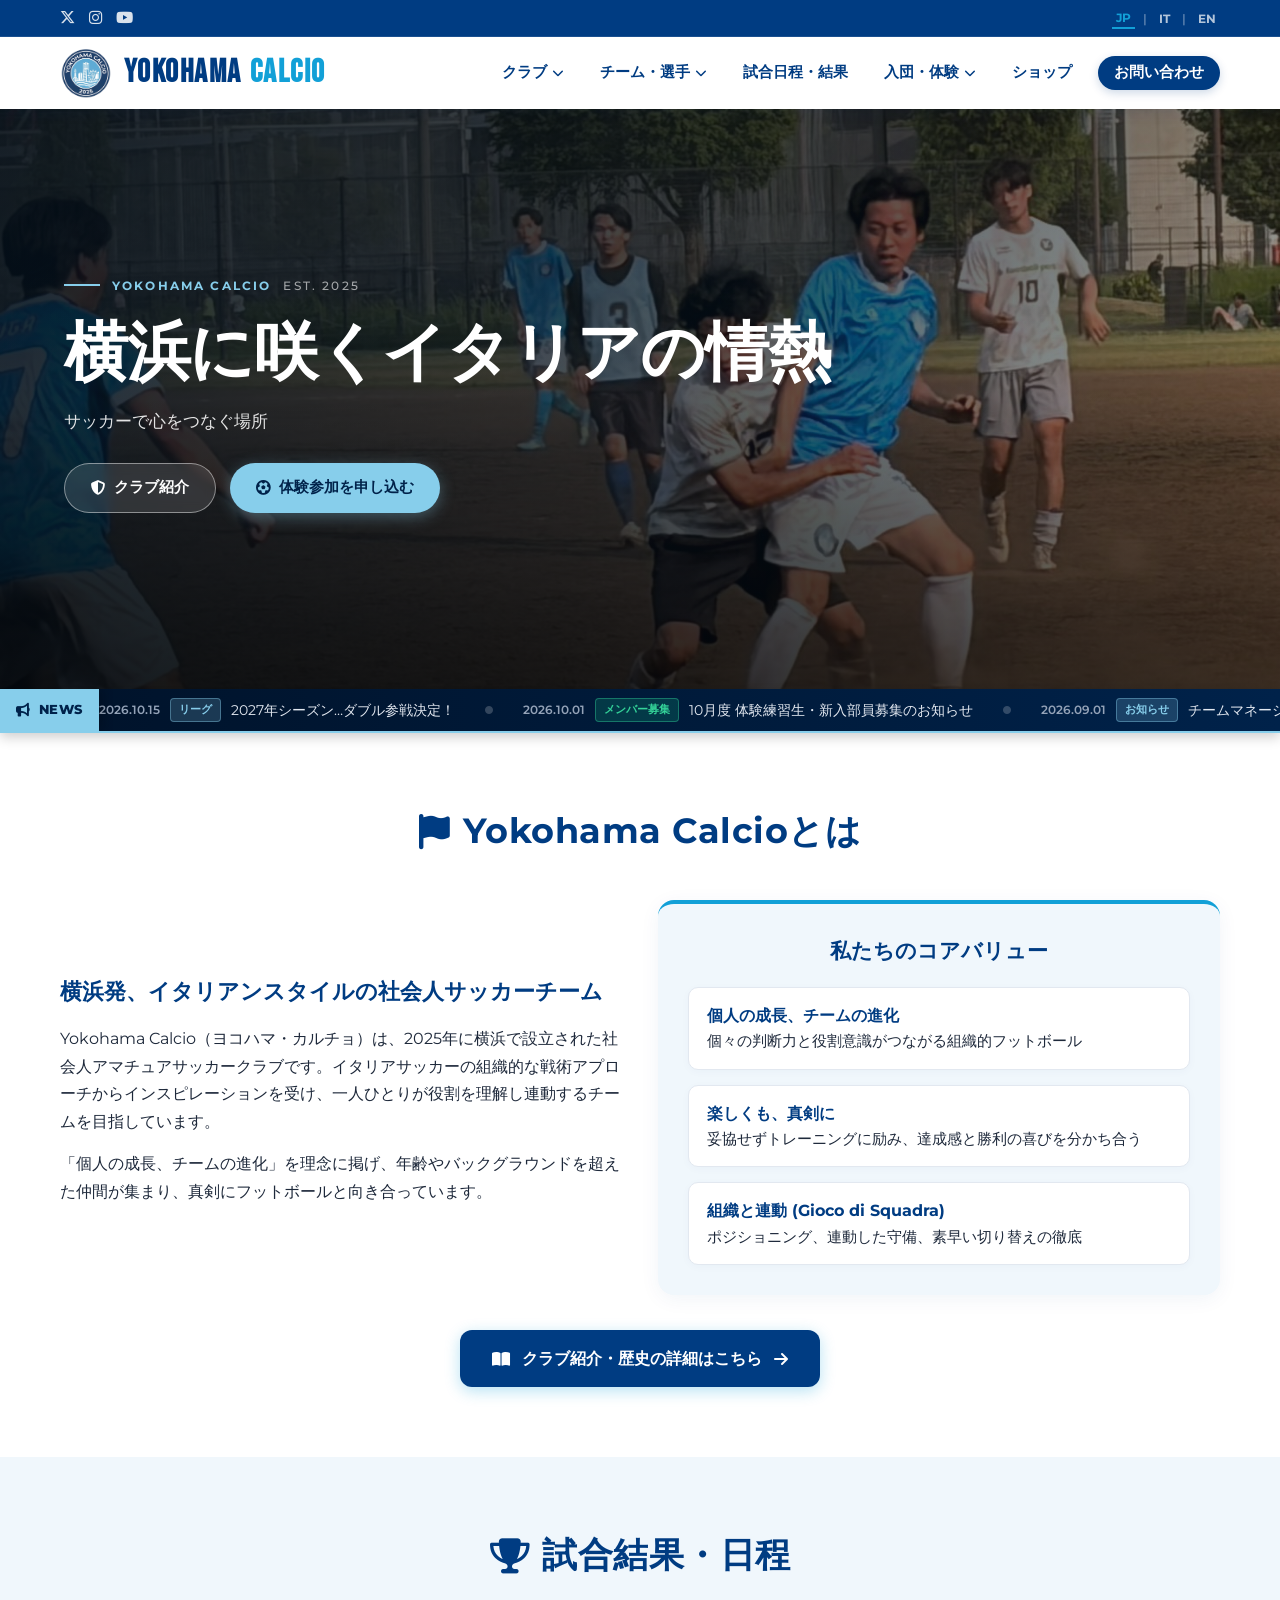
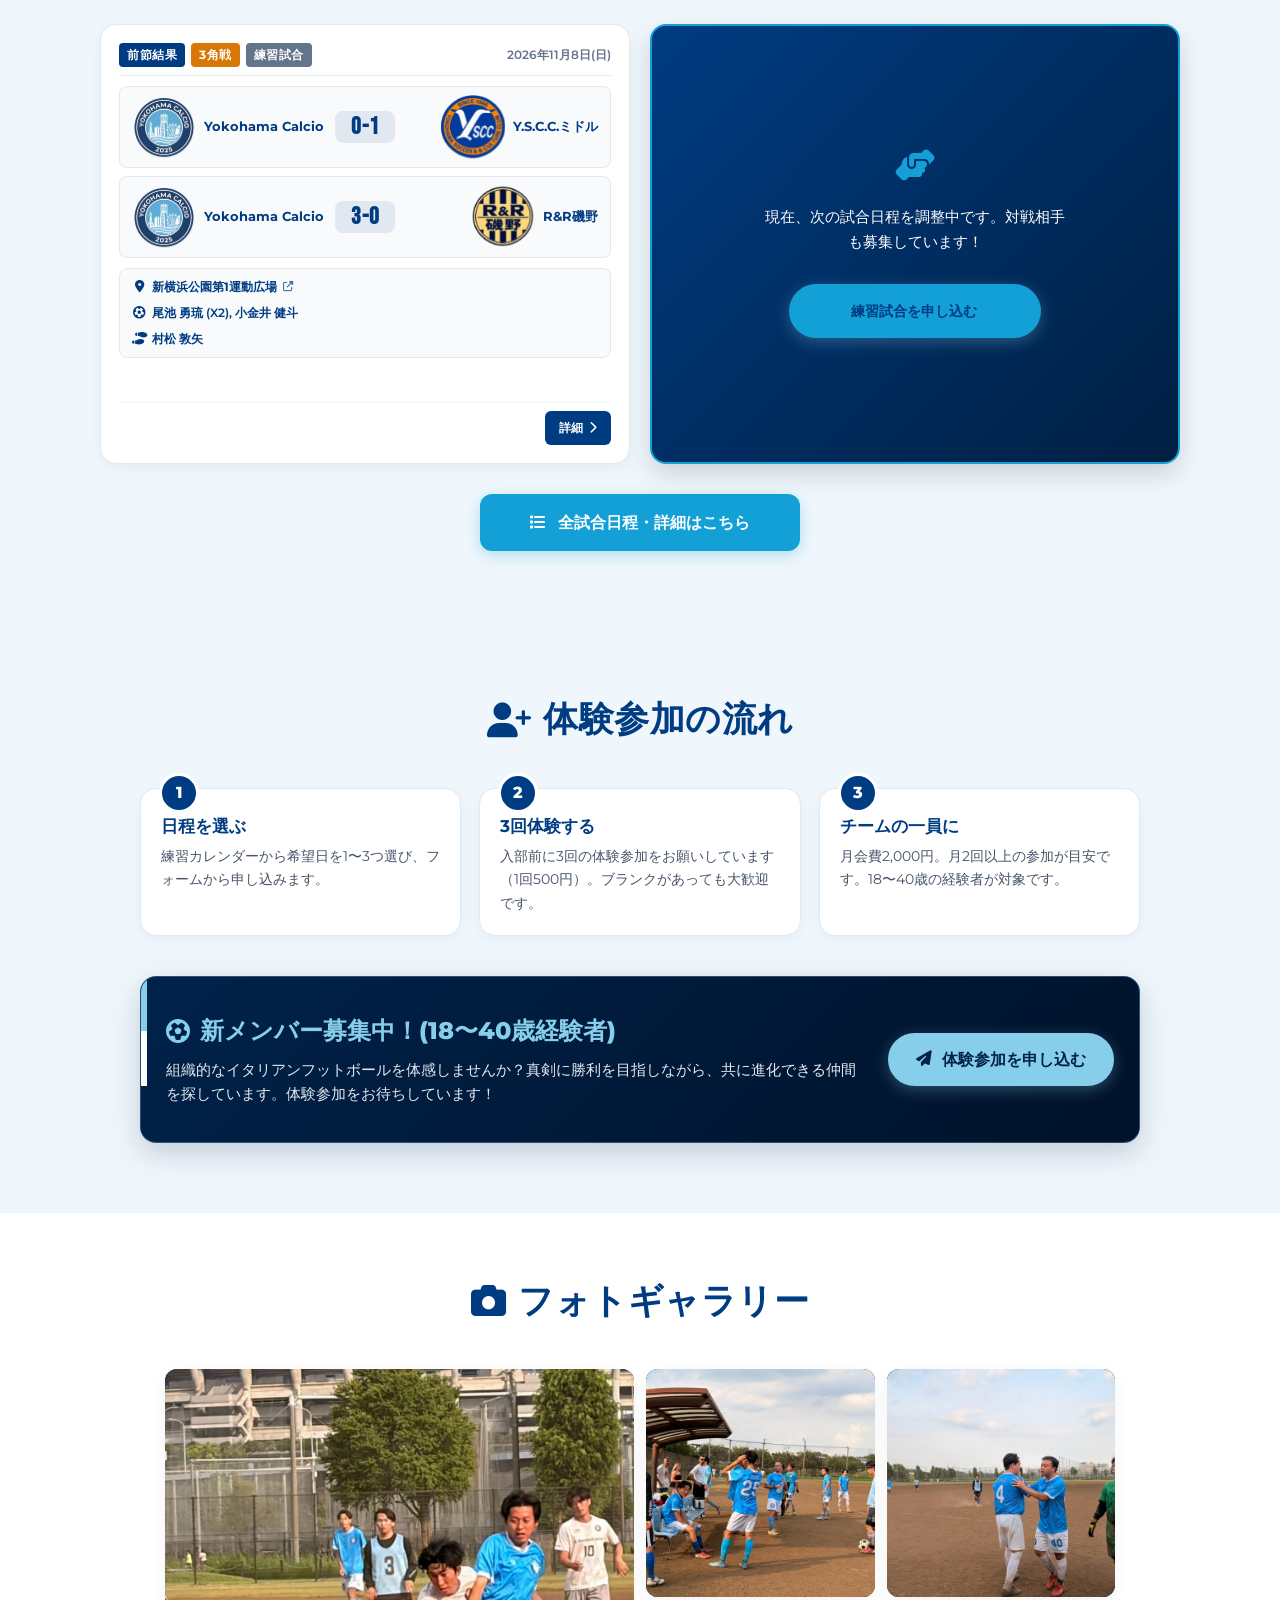
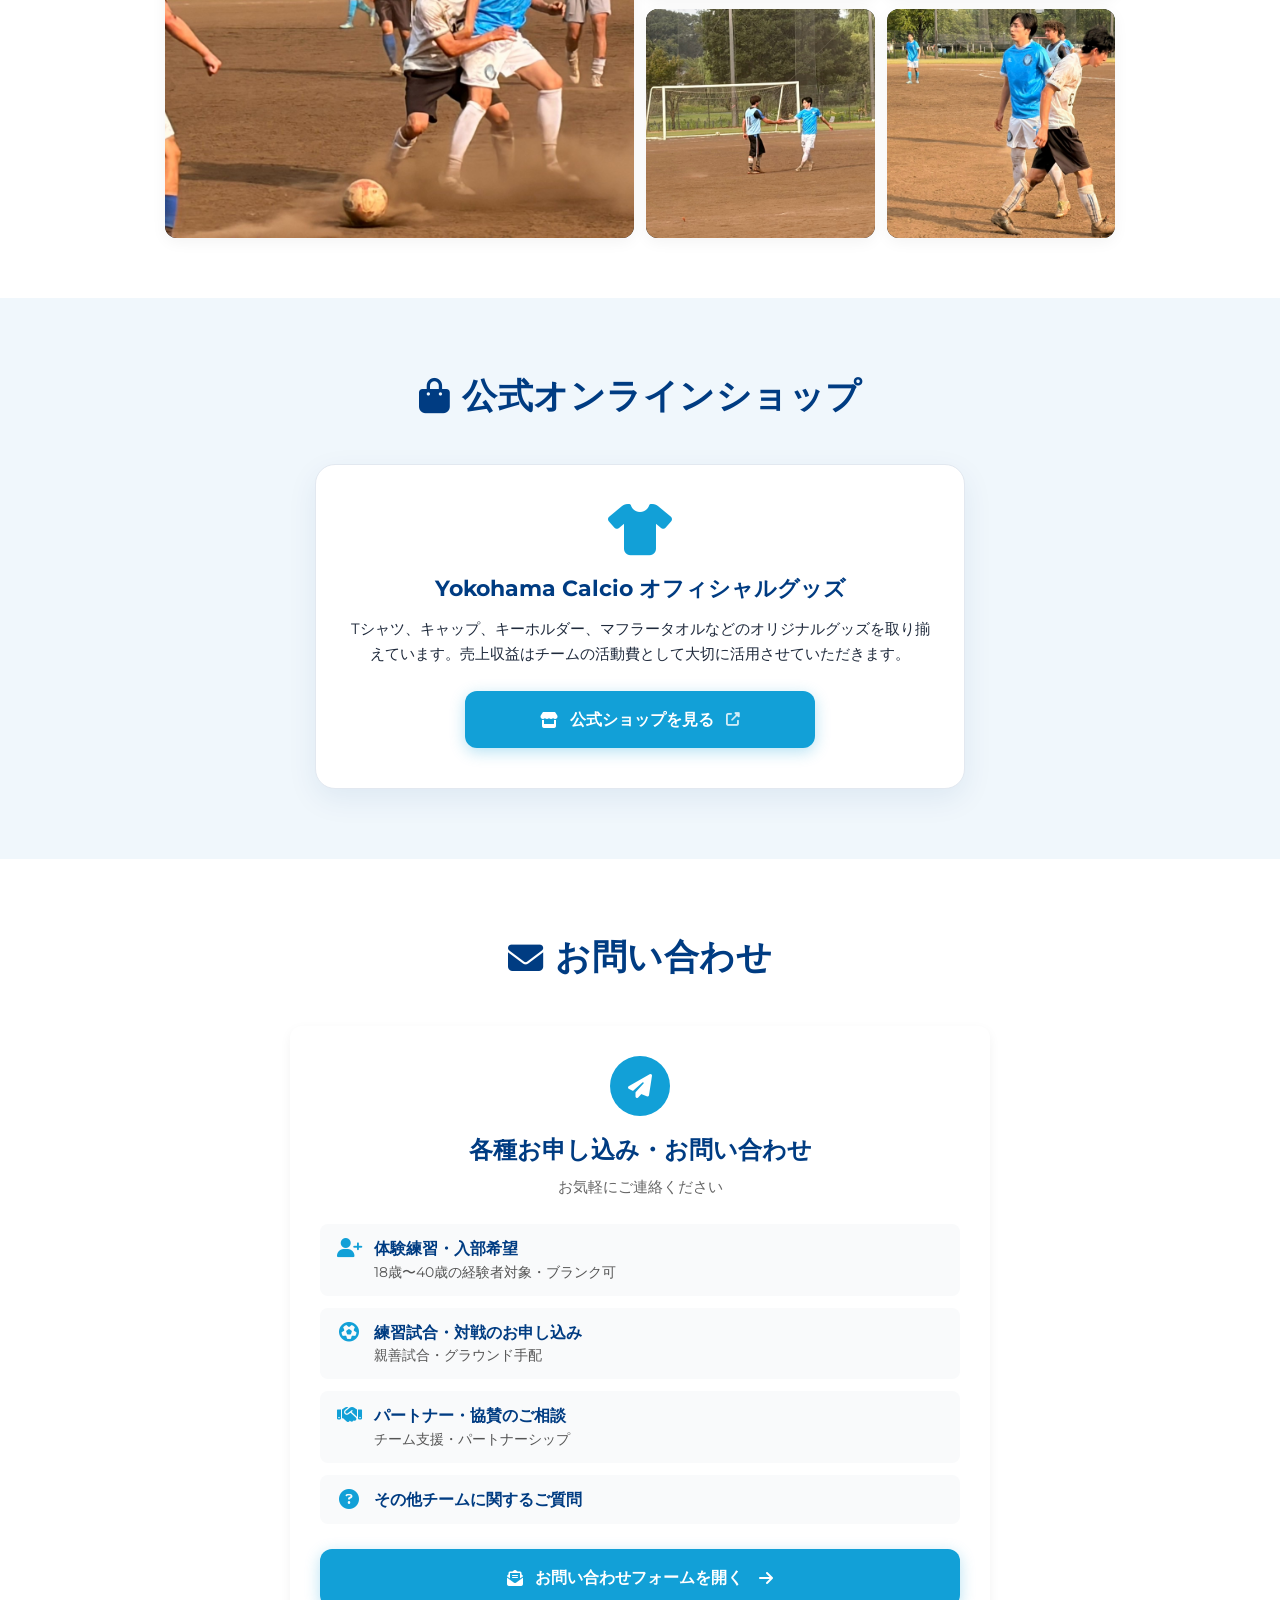
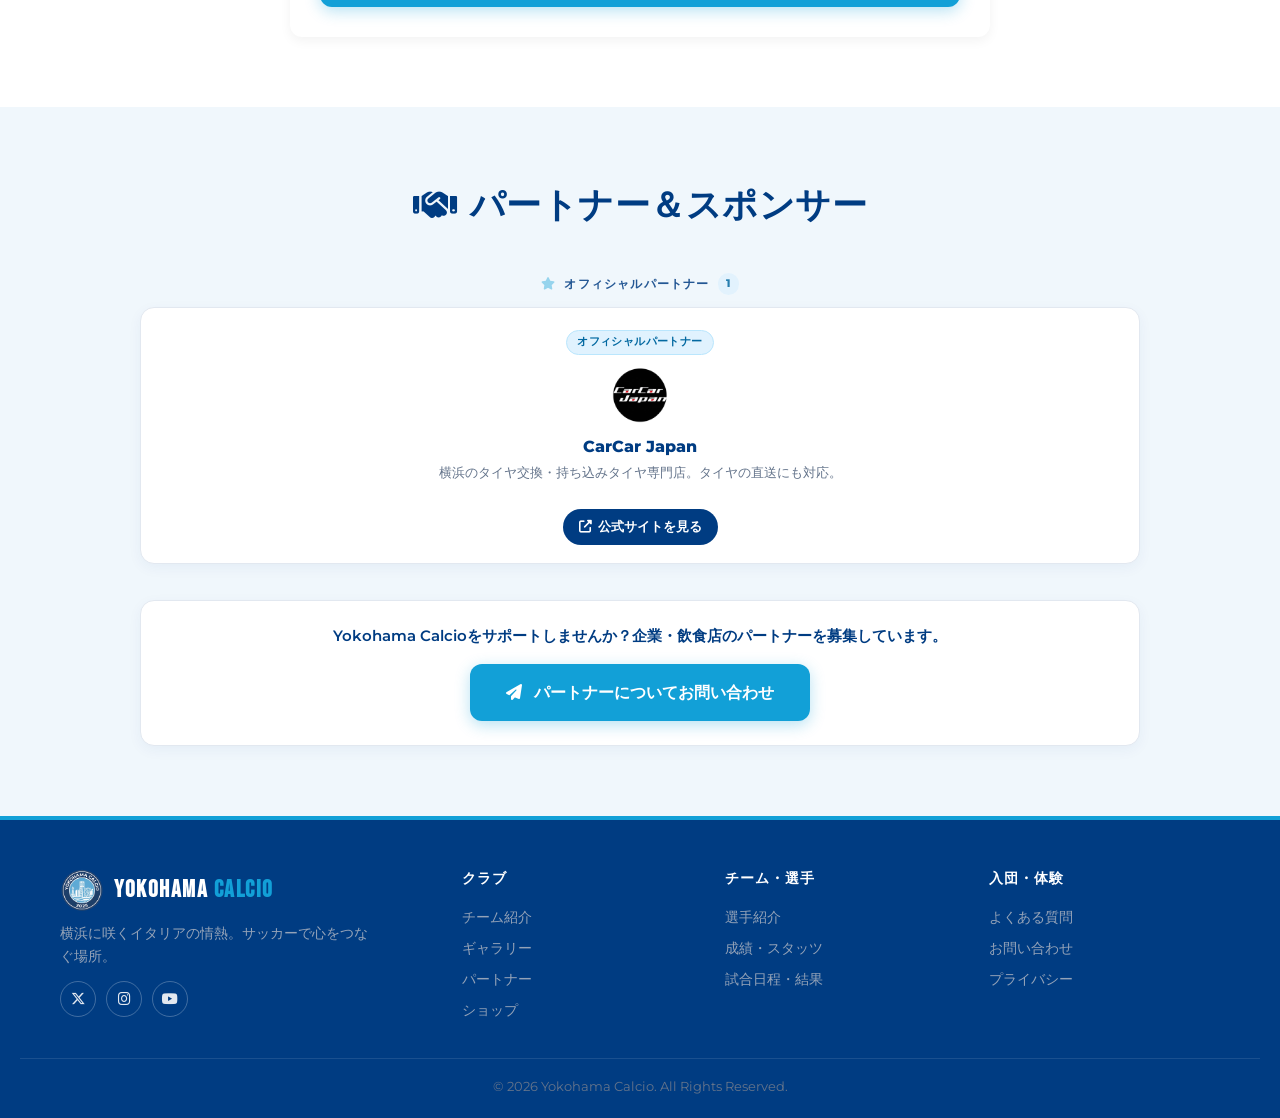
==== commit f078673e: "Update index.html" ====
--- a/index.html
+++ b/index.html
@@ -111,413 +111,7 @@
   "isAccessibleForFree": true
 }
 </script>
-<script type="application/ld+json">
-{
-  "@context": "https://schema.org",
-  "@type": "SportsEvent",
-  "@id": "https://yokohamacalcio.com/matches.html#match-1",
-  "name": "Yokohama Calcio vs Y.S.C.C.ミドル (2 - 6)",
-  "description": "Match Yokohama Calcio vs Y.S.C.C.ミドル (2 - 6). Score: 2 - 6. Scorers: 小金井 健斗 x2. MVP: 小金井 健斗. Venue: 新横浜公園第1運動広場.",
-  "startDate": "2026-08-30T11:00:00+09:00",
-  "endDate": "2026-08-30T13:00:00+09:00",
-  "eventStatus": "https://schema.org/EventScheduled",
-  "eventAttendanceMode": "https://schema.org/OfflineEventAttendanceMode",
-  "location": {
-    "@type": "Place",
-    "name": "新横浜公園第1運動広場",
-    "address": {
-      "@type": "PostalAddress",
-      "addressLocality": "Yokohama",
-      "addressRegion": "Kanagawa",
-      "addressCountry": "JP"
-    }
-  },
-  "image": [
-    "https://yokohamacalcio.com/immagini/logo.png?v=2"
-  ],
-  "organizer": {
-    "@type": "SportsTeam",
-    "name": "Yokohama Calcio",
-    "url": "https://yokohamacalcio.com"
-  },
-  "homeTeam": {
-    "@type": "SportsTeam",
-    "name": "Yokohama Calcio"
-  },
-  "awayTeam": {
-    "@type": "SportsTeam",
-    "name": "Y.S.C.C.ミドル"
-  },
-  "isAccessibleForFree": true,
-  "performer": [
-    {
-      "@type": "Person",
-      "@id": "https://yokohamacalcio.com/players.html#koganei-kento",
-      "name": "小金井 健斗"
-    }
-  ]
-}
-</script>
-<script type="application/ld+json">
-{
-  "@context": "https://schema.org",
-  "@type": "SportsEvent",
-  "@id": "https://yokohamacalcio.com/matches.html#match-2",
-  "name": "西谷AFC vs Yokohama Calcio (5 - 3)",
-  "description": "Match 西谷AFC vs Yokohama Calcio (5 - 3). Score: 5 - 3. Scorers: 小金井 健斗 x2, 棟近 夏生. MVP: 小金井 健斗. Venue: 横浜市立西谷中学校グラウンド.",
-  "startDate": "2026-08-16T19:00:00+09:00",
-  "endDate": "2026-08-16T21:00:00+09:00",
-  "eventStatus": "https://schema.org/EventScheduled",
-  "eventAttendanceMode": "https://schema.org/OfflineEventAttendanceMode",
-  "location": {
-    "@type": "Place",
-    "name": "横浜市立西谷中学校グラウンド",
-    "address": {
-      "@type": "PostalAddress",
-      "addressLocality": "Yokohama",
-      "addressRegion": "Kanagawa",
-      "addressCountry": "JP"
-    }
-  },
-  "image": [
-    "https://yokohamacalcio.com/immagini/logo.png?v=2"
-  ],
-  "organizer": {
-    "@type": "SportsTeam",
-    "name": "Yokohama Calcio",
-    "url": "https://yokohamacalcio.com"
-  },
-  "homeTeam": {
-    "@type": "SportsTeam",
-    "name": "西谷AFC"
-  },
-  "awayTeam": {
-    "@type": "SportsTeam",
-    "name": "Yokohama Calcio"
-  },
-  "isAccessibleForFree": true,
-  "performer": [
-    {
-      "@type": "Person",
-      "@id": "https://yokohamacalcio.com/players.html#koganei-kento",
-      "name": "小金井 健斗"
-    },
-    {
-      "@type": "Person",
-      "name": "棟近 夏生"
-    }
-  ]
-}
-</script>
-<script type="application/ld+json">
-{
-  "@context": "https://schema.org",
-  "@type": "SportsEvent",
-  "@id": "https://yokohamacalcio.com/matches.html#match-3",
-  "name": "Yokohama Calcio vs Y.S.C.C.ミドル (1 - 4)",
-  "description": "Match Yokohama Calcio vs Y.S.C.C.ミドル (1 - 4). Score: 1 - 4. Scorers: 川合 翔. MVP: 御村 葵. Venue: 新横浜公園第1運動広場.",
-  "startDate": "2026-08-09T15:00:00+09:00",
-  "endDate": "2026-08-09T17:00:00+09:00",
-  "eventStatus": "https://schema.org/EventScheduled",
-  "eventAttendanceMode": "https://schema.org/OfflineEventAttendanceMode",
-  "location": {
-    "@type": "Place",
-    "name": "新横浜公園第1運動広場",
-    "address": {
-      "@type": "PostalAddress",
-      "addressLocality": "Yokohama",
-      "addressRegion": "Kanagawa",
-      "addressCountry": "JP"
-    }
-  },
-  "image": [
-    "https://yokohamacalcio.com/immagini/logo.png?v=2"
-  ],
-  "organizer": {
-    "@type": "SportsTeam",
-    "name": "Yokohama Calcio",
-    "url": "https://yokohamacalcio.com"
-  },
-  "homeTeam": {
-    "@type": "SportsTeam",
-    "name": "Yokohama Calcio"
-  },
-  "awayTeam": {
-    "@type": "SportsTeam",
-    "name": "Y.S.C.C.ミドル"
-  },
-  "isAccessibleForFree": true,
-  "performer": [
-    {
-      "@type": "Person",
-      "@id": "https://yokohamacalcio.com/players.html#kawai-kakeru",
-      "name": "川合 翔"
-    }
-  ]
-}
-</script>
-<script type="application/ld+json">
-{
-  "@context": "https://schema.org",
-  "@type": "SportsEvent",
-  "@id": "https://yokohamacalcio.com/matches.html#match-4",
-  "name": "YC&AC Pulse vs Yokohama Calcio (4 - 1)",
-  "description": "Match YC&AC Pulse vs Yokohama Calcio (4 - 1). Score: 4 - 1. Scorers: 福田 圭佑. MVP: 福田 圭佑. Venue: YC&ACグラウンド.",
-  "startDate": "2026-07-19T11:00:00+09:00",
-  "endDate": "2026-07-19T13:00:00+09:00",
-  "eventStatus": "https://schema.org/EventScheduled",
-  "eventAttendanceMode": "https://schema.org/OfflineEventAttendanceMode",
-  "location": {
-    "@type": "Place",
-    "name": "YC&ACグラウンド",
-    "address": {
-      "@type": "PostalAddress",
-      "addressLocality": "Yokohama",
-      "addressRegion": "Kanagawa",
-      "addressCountry": "JP"
-    }
-  },
-  "image": [
-    "https://yokohamacalcio.com/immagini/logo.png?v=2"
-  ],
-  "organizer": {
-    "@type": "SportsTeam",
-    "name": "Yokohama Calcio",
-    "url": "https://yokohamacalcio.com"
-  },
-  "homeTeam": {
-    "@type": "SportsTeam",
-    "name": "YC&AC Pulse"
-  },
-  "awayTeam": {
-    "@type": "SportsTeam",
-    "name": "Yokohama Calcio"
-  },
-  "isAccessibleForFree": true,
-  "performer": [
-    {
-      "@type": "Person",
-      "@id": "https://yokohamacalcio.com/players.html#fukuda-keisuke",
-      "name": "福田 圭佑"
-    }
-  ]
-}
-</script>
-<script type="application/ld+json">
-{
-  "@context": "https://schema.org",
-  "@type": "SportsEvent",
-  "@id": "https://yokohamacalcio.com/matches.html#match-5",
-  "name": "Yokohama Calcio vs 西谷AFC (0 - 3)",
-  "description": "Match Yokohama Calcio vs 西谷AFC (0 - 3). Score: 0 - 3. MVP: 恵良 真史. Venue: 常盤公園多目的グラウンド.",
-  "startDate": "2026-05-30T11:00:00+09:00",
-  "endDate": "2026-05-30T13:00:00+09:00",
-  "eventStatus": "https://schema.org/EventScheduled",
-  "eventAttendanceMode": "https://schema.org/OfflineEventAttendanceMode",
-  "location": {
-    "@type": "Place",
-    "name": "常盤公園多目的グラウンド",
-    "address": {
-      "@type": "PostalAddress",
-      "addressLocality": "Yokohama",
-      "addressRegion": "Kanagawa",
-      "addressCountry": "JP"
-    }
-  },
-  "image": [
-    "https://yokohamacalcio.com/immagini/logo.png?v=2"
-  ],
-  "organizer": {
-    "@type": "SportsTeam",
-    "name": "Yokohama Calcio",
-    "url": "https://yokohamacalcio.com"
-  },
-  "homeTeam": {
-    "@type": "SportsTeam",
-    "name": "Yokohama Calcio"
-  },
-  "awayTeam": {
-    "@type": "SportsTeam",
-    "name": "西谷AFC"
-  },
-  "isAccessibleForFree": true
-}
-</script>
-<script type="application/ld+json">
-{
-  "@context": "https://schema.org",
-  "@type": "SportsEvent",
-  "@id": "https://yokohamacalcio.com/matches.html#match-6",
-  "name": "レガリア川崎 vs Yokohama Calcio (9 - 0)",
-  "description": "Match レガリア川崎 vs Yokohama Calcio (9 - 0). Score: 9 - 0. MVP: López Irving. Venue: 古市場サッカー場.",
-  "startDate": "2026-05-24T12:00:00+09:00",
-  "endDate": "2026-05-24T14:00:00+09:00",
-  "eventStatus": "https://schema.org/EventScheduled",
-  "eventAttendanceMode": "https://schema.org/OfflineEventAttendanceMode",
-  "location": {
-    "@type": "Place",
-    "name": "古市場サッカー場",
-    "address": {
-      "@type": "PostalAddress",
-      "addressLocality": "Yokohama",
-      "addressRegion": "Kanagawa",
-      "addressCountry": "JP"
-    }
-  },
-  "image": [
-    "https://yokohamacalcio.com/immagini/logo.png?v=2"
-  ],
-  "organizer": {
-    "@type": "SportsTeam",
-    "name": "Yokohama Calcio",
-    "url": "https://yokohamacalcio.com"
-  },
-  "homeTeam": {
-    "@type": "SportsTeam",
-    "name": "レガリア川崎"
-  },
-  "awayTeam": {
-    "@type": "SportsTeam",
-    "name": "Yokohama Calcio"
-  },
-  "isAccessibleForFree": true
-}
-</script>
-<script type="application/ld+json">
-{
-  "@context": "https://schema.org",
-  "@type": "SportsEvent",
-  "@id": "https://yokohamacalcio.com/matches.html#match-9",
-  "name": "BOMB’S vs Yokohama Calcio (6 - 1)",
-  "description": "Match BOMB’S vs Yokohama Calcio (6 - 1). Score: 6 - 1. Scorers: 久我 一桃. MVP: López Irving. Venue: 成城石井パーク　大規模多目的広場.",
-  "startDate": "2026-10-11T17:00:00+09:00",
-  "endDate": "2026-10-11T19:00:00+09:00",
-  "eventStatus": "https://schema.org/EventScheduled",
-  "eventAttendanceMode": "https://schema.org/OfflineEventAttendanceMode",
-  "location": {
-    "@type": "Place",
-    "name": "成城石井パーク　大規模多目的広場",
-    "address": {
-      "@type": "PostalAddress",
-      "addressLocality": "Yokohama",
-      "addressRegion": "Kanagawa",
-      "addressCountry": "JP"
-    }
-  },
-  "image": [
-    "https://yokohamacalcio.com/immagini/logo.png?v=2"
-  ],
-  "organizer": {
-    "@type": "SportsTeam",
-    "name": "Yokohama Calcio",
-    "url": "https://yokohamacalcio.com"
-  },
-  "homeTeam": {
-    "@type": "SportsTeam",
-    "name": "BOMB’S"
-  },
-  "awayTeam": {
-    "@type": "SportsTeam",
-    "name": "Yokohama Calcio"
-  },
-  "isAccessibleForFree": true,
-  "performer": [
-    {
-      "@type": "Person",
-      "@id": "https://yokohamacalcio.com/players.html#kuga-itto",
-      "name": "久我 一桃"
-    }
-  ]
-}
-</script>
-<script type="application/ld+json">
-{
-  "@context": "https://schema.org",
-  "@type": "SportsEvent",
-  "@id": "https://yokohamacalcio.com/matches.html#match-10",
-  "name": "Opponent vs Yokohama Calcio (1 - 3)",
-  "description": "Match Opponent vs Yokohama Calcio (1 - 3). Score: 1 - 3. Scorers: 尾池 勇琉(X2), 小金井. Venue: 新横浜公園第1運動広場.",
-  "startDate": "2026-11-08T15:00:00+09:00",
-  "endDate": "2026-11-08T17:00:00+09:00",
-  "eventStatus": "https://schema.org/EventScheduled",
-  "eventAttendanceMode": "https://schema.org/OfflineEventAttendanceMode",
-  "location": {
-    "@type": "Place",
-    "name": "新横浜公園第1運動広場",
-    "address": {
-      "@type": "PostalAddress",
-      "addressLocality": "Yokohama",
-      "addressRegion": "Kanagawa",
-      "addressCountry": "JP"
-    }
-  },
-  "image": [
-    "https://yokohamacalcio.com/immagini/logo.png?v=2"
-  ],
-  "organizer": {
-    "@type": "SportsTeam",
-    "name": "Yokohama Calcio",
-    "url": "https://yokohamacalcio.com"
-  },
-  "homeTeam": {
-    "@type": "SportsTeam",
-    "name": "Opponent"
-  },
-  "awayTeam": {
-    "@type": "SportsTeam",
-    "name": "Yokohama Calcio"
-  },
-  "isAccessibleForFree": true,
-  "performer": [
-    {
-      "@type": "Person",
-      "name": "尾池 勇琉"
-    },
-    {
-      "@type": "Person",
-      "@id": "https://yokohamacalcio.com/players.html#koganei-kento",
-      "name": "小金井 健斗"
-    }
-  ]
-}
-</script>
 <!-- SCHEMA_EVENTS_END -->
-
-<style>
-/* ---- Hero ---- */
-.hero-section { position: relative; min-height: 580px; display: flex; align-items: center; overflow: hidden; color: #fff; }
-.hero-bg-slide { position: absolute; inset: 0; background-size: cover; background-position: center; transition: opacity 1.2s ease-in-out; opacity: 0; z-index: 0; }
-.hero-bg-slide.active { opacity: 1; }
-.hero-overlay { position: absolute; inset: 0; background: linear-gradient(180deg, rgba(0,0,0,.2) 0%, rgba(0,0,0,.05) 50%, rgba(0,0,0,.5) 100%), linear-gradient(90deg, rgba(5,18,30,.88) 0%, rgba(5,18,30,.72) 45%, rgba(5,18,30,.35) 100%); pointer-events: none; z-index: 1; }
-.hero-content-wrapper { position: relative; z-index: 2; width: min(1200px, 90%); margin: 0 auto; padding: 70px 0 80px; }
-.hero-kicker { display: flex; align-items: center; gap: 12px; margin-bottom: 20px; font-size: 12px; font-weight: 700; letter-spacing: .18em; text-transform: uppercase; color: #87ceeb; }
-.hero-kicker-line { width: 36px; height: 2px; background: #87ceeb; }
-.hero-kicker-year { color: rgba(255,255,255,.6); font-weight: 500; }
-.hero-main-title { margin: 0; max-width: 900px; font-size: clamp(32px, 5.5vw, 64px); line-height: 1.15; font-weight: 800; letter-spacing: -.02em; }
-.hero-subtitle { margin: 18px 0 0; max-width: 580px; font-size: 1.05rem; line-height: 1.7; color: rgba(255,255,255,.88); font-weight: 500; }
-.hero-action-btns { display: flex; gap: 14px; margin-top: 28px; flex-wrap: wrap; }
-.hero-btn { padding: 12px 26px; border-radius: 30px; font-weight: 700; font-size: .92rem; text-decoration: none; display: inline-flex; align-items: center; gap: 8px; transition: all .25s ease; }
-.hero-btn-primary { background: #87ceeb; color: #00224a; box-shadow: 0 4px 15px rgba(135,206,235,.35); }
-.hero-btn-primary:hover { background: #fff; transform: translateY(-2px); }
-.hero-btn-outline { background: rgba(255,255,255,.12); color: #fff; border: 1px solid rgba(255,255,255,.45); backdrop-filter: blur(6px); }
-.hero-btn-outline:hover { background: rgba(255,255,255,.25); border-color: #fff; transform: translateY(-2px); }
-
-/* ---- Layout Partite Triangolari ---- */
-.triangular-teams-wrapper { display: flex; flex-direction: column; gap: 12px; margin: 16px 0; width: 100%; }
-.triangular-match-row { display: grid; grid-template-columns: minmax(0, 1fr) auto minmax(0, 1fr); align-items: center; gap: 8px; background: #f8fafc; border: 1px solid #e2e8f0; border-radius: 12px; padding: 12px 10px; }
-.tri-team { display: flex; flex-direction: column; align-items: center; justify-content: center; text-align: center; gap: 4px; width: 100%; min-width: 0; }
-.tri-team .card-logo-wrap, .tri-team .card-logo-wrap.md { width: 48px; height: 48px; flex-shrink: 0; display: flex; align-items: center; justify-content: center; }
-.tri-team .card-logo-wrap img { max-width: 100%; max-height: 100%; object-fit: contain; }
-.tri-team-name { font-size: clamp(0.68rem, 2.2vw, 0.85rem) !important; font-weight: 700; color: #0f172a; line-height: 1.2; white-space: nowrap !important; overflow: visible !important; text-overflow: clip !important; text-align: center; max-width: 100%; }
-.tri-score { font-family: 'Bebas Neue', 'Montserrat', sans-serif; font-size: 1.6rem; font-weight: 800; letter-spacing: 1px; color: #00224a; padding: 4px 14px; background: #e2e8f0; border-radius: 8px; white-space: nowrap; text-align: center; }
-
-@media (max-width: 768px) { .hero-section { min-height: 500px; } .hero-content-wrapper { width: 90%; padding: 45px 0 55px; } .hero-main-title { font-size: clamp(26px, 7.5vw, 42px); line-height: 1.2; } .hero-subtitle { font-size: .92rem; margin-top: 14px; } .hero-action-btns { margin-top: 22px; gap: 10px; } .hero-btn { padding: 10px 20px; font-size: .85rem; } }
-@media (max-width: 600px) { .section-title { font-size: 1.4rem !important; } }
-@media (max-width: 480px) {
-  .tri-team .card-logo-wrap, .tri-team .card-logo-wrap.md { width: 40px; height: 40px; }
-  .tri-score { font-size: 1.4rem; padding: 4px 10px; }
-}
-</style>
 </head>
 <body>
 <script>YC.mountHeader('home')</script>
@@ -810,7 +404,7 @@
             <div class="card-logo-wrap md">${d.logoImg(hLogo, hName, hFb)}</div>
             <span class="tri-team-name">${esc(hName)}</span>
           </div>
-          <div class="tri-score">${esc(sub.score || 'VS')}</div>
+          <div class="tri-score score-box">${esc(sub.score || 'VS')}</div>
           <div class="tri-team tri-away">
             <div class="card-logo-wrap md">${d.logoImg(aLogo, aName, aFb)}</div>
             <span class="tri-team-name">${esc(aName)}</span>
@@ -832,7 +426,7 @@
       <div class="match-teams-wrapper">
         <div class="teams-logos-row">
           <div class="card-logo-wrap">${d.logoImg(L.logo, L.name, L.fb)}</div>
-          <div class="match-vs-center score-past">${esc(sc.left)}</div>
+          <div class="match-vs-center score-past score-box">${esc(sc.left)}</div>
           <div class="card-logo-wrap">${d.logoImg(R.logo, R.name, R.fb)}</div>
         </div>
         <div class="teams-names-row">
@@ -854,7 +448,7 @@
       <a href="${esc(safeUrl(loc.url))}" target="_blank" rel="noopener noreferrer">${esc(loc.name)} <i class="fas fa-external-link-alt" style="font-size:.65rem;opacity:.7"></i></a>
     </div>
     ${scorers ? `<div class="match-info-item"><i class="fas fa-futbol" style="color:var(--dark-navy)"></i><span>${esc(scorers)}</span></div>` : ''}
-    ${assists ? `<div class="match-info-item"><i class="fas fa-hands-helping" style="color:var(--dark-navy)"></i><span>${esc(assists)}</span></div>` : ''}
+    ${assists ? `<div class="match-info-item"><i class="fas fa-shoe-prints" style="color:var(--dark-navy)"></i><span>${esc(assists)}</span></div>` : ''}
     ${mvp ? `<div class="match-info-item"><i class="fas fa-star" style="color:#f59e0b"></i><strong>${esc(mvp)}</strong></div>` : ''}
   `;
 
@@ -934,7 +528,9 @@
       <div class="no-match-icon"><i class="fas fa-handshake-angle"></i></div>
       <p class="no-match-text" data-i18n="i.no_next">${t('i.no_next')}</p>
       <a href="contact.html?type=match" class="btn-match-detail-hero btn-no-match">
-        <i class="fas fa-paper-plane"></i><span data-i18n="i.req_friendly">${t('i.req_friendly')}</span>
+        <i class="fas fa-paper-plane"></i>
+        <span data-i18n="i.req_friendly">${t('i.req_friendly')}</span>
+        <i class="fas fa-arrow-right" style="margin-left: 6px;"></i>
       </a>
     </div>
   </div>`;
@@ -1015,4 +611,4 @@
 document.addEventListener('yc:langchange', renderMatches);
 </script>
 </body>
-</html>
+</html>
--- a/site-extras.css
+++ b/site-extras.css
@@ -1,13 +1,12 @@
 /* =====================================================================
-   site-extras.css — Include DOPO style.css in tutte le pagine.
-   1. Menu (mobile e desktop)       2. Ticker news
-   3. Banner Reclutamento & Step    4. Pulsante fisso "prova"
-   5. Calendario / allenamenti      6. Match Center, Triangolari & Loghi
-   7. Partner & Sponsor             8. Accessibilità e varie
-   9. Footer                        10. Intestazione pagina + KPI
-   11. Form recente + Formazione    12. Contatti, Modali e Toast
-   ===================================================================== */
-
+site-extras.css — Include DOPO style.css in tutte le pagine.
+1. Menu (mobile e desktop)       2. Ticker news
+2. Banner Reclutamento & Step    4. Pulsante fisso "prova"
+3. Calendario / allenamenti      6. Match Center, Triangolari & Loghi
+4. Partner & Sponsor             8. Accessibilità e varie
+5. Footer                        10. Intestazione pagina + KPI
+6. Form recente + Formazione    12. Contatti, Modali e Toast
+===================================================================== */
 /* ---------- 1. MENU MOBILE (overlay scuro) ---------- */
 .mobile-nav { position: fixed; top: 0; left: 0; width: 100vw; height: 100vh; background: rgba(0,10,25,.75); backdrop-filter: blur(6px); -webkit-backdrop-filter: blur(6px); z-index: 9999; display: flex; justify-content: center; align-items: flex-start; padding: 15px; box-sizing: border-box; }
 .mobile-nav.hidden { display: none !important; }
@@ -27,7 +26,6 @@
 .mobile-submenu .mobile-link.sub { font-size: .88rem; padding: 8px 10px; color: #e2e8f0 !important; }
 .mobile-cta-wrapper { margin-top: 12px; padding-top: 12px; border-top: 1px solid rgba(255,255,255,.15); }
 .mobile-cta-btn { background: #87ceeb; color: #00224a !important; font-weight: 800; text-align: center; padding: 10px; border-radius: 8px; display: flex; align-items: center; justify-content: center; gap: 8px; text-decoration: none; }
-
 /* ---------- MENU DESKTOP ---------- */
 .desktop-nav-wrapper { display: flex; align-items: center; }
 .main-nav { display: flex !important; align-items: center !important; gap: 16px; white-space: nowrap; }
@@ -41,29 +39,27 @@
 .main-nav .dropdown-menu a:hover { background-color: #f1f5f9 !important; color: var(--primary-sky,#87ceeb) !important; }
 .nav-item.dropdown:hover > .dropdown-menu, .nav-item.dropdown.open > .dropdown-menu { display: block !important; opacity: 1 !important; visibility: visible !important; transform: translateY(0) !important; }
 .nav-item.dropdown:hover > .dropdown-toggle .nav-arrow, .nav-item.dropdown.open > .dropdown-toggle .nav-arrow { transform: rotate(180deg); }
-
 @media (min-width: 1025px) and (max-width: 1200px) {
-  .main-nav { gap: 8px !important; }
-  .main-nav > a, .main-nav .dropdown-toggle { padding: 6px 6px !important; font-size: .85rem !important; }
-  .main-nav .nav-cta-btn { padding: 6px 12px !important; font-size: .85rem !important; }
+.main-nav { gap: 8px !important; }
+.main-nav > a, .main-nav .dropdown-toggle { padding: 6px 6px !important; font-size: .85rem !important; }
+.main-nav .nav-cta-btn { padding: 6px 12px !important; font-size: .85rem !important; }
 }
 @media (max-width: 900px) and (orientation: portrait) {
-  .desktop-nav-wrapper { display: none !important; }
-  .mobile-menu-toggle { display: flex !important; }
+.desktop-nav-wrapper { display: none !important; }
+.mobile-menu-toggle { display: flex !important; }
 }
 @media (orientation: landscape) and (max-height: 500px) {
-  .desktop-nav-wrapper { display: flex !important; }
-  .mobile-menu-toggle { display: none !important; }
-  .main-nav { gap: 4px !important; }
-  .main-nav > a, .main-nav .dropdown-toggle { padding: 4px 5px !important; font-size: .78rem !important; }
-  .main-nav .nav-cta-btn { padding: 5px 10px !important; font-size: .75rem !important; }
-  .logo-title img { height: 30px !important; }
-  .brand-name { font-size: .95rem !important; }
+.desktop-nav-wrapper { display: flex !important; }
+.mobile-menu-toggle { display: none !important; }
+.main-nav { gap: 4px !important; }
+.main-nav > a, .main-nav .dropdown-toggle { padding: 4px 5px !important; font-size: .78rem !important; }
+.main-nav .nav-cta-btn { padding: 5px 10px !important; font-size: .75rem !important; }
+.logo-title img { height: 30px !important; }
+.brand-name { font-size: .95rem !important; }
 }
 @media (orientation: landscape) and (max-height: 600px), (max-height: 600px) {
-  .mobile-nav-content { max-height: 90vh !important; padding: 12px 16px !important; margin-top: 5px !important; }
-}
-
+.mobile-nav-content { max-height: 90vh !important; padding: 12px 16px !important; margin-top: 5px !important; }
+}
 /* ---------- 2. TICKER NEWS ---------- */
 .news-ticker-bar { background: linear-gradient(90deg,#001229 0%,#00224a 100%); color: #fff; height: 44px; display: flex; align-items: center; overflow: hidden; border-bottom: 2px solid #87ceeb; box-shadow: 0 4px 12px rgba(0,0,0,.2); position: relative; z-index: 10; }
 .news-ticker-bar[hidden] { display: none; }
@@ -83,12 +79,11 @@
 .ticker-date { font-size: .78rem; color: #94a3b8; font-weight: 600; }
 .ticker-divider { color: rgba(255,255,255,.2); font-size: .5rem; display: flex; align-items: center; }
 @media (max-width: 600px) {
-  .ticker-label span { display: none; }
-  .ticker-label { padding: 0 12px; }
-  .news-ticker-bar { height: 40px; }
-  .ticker-item { font-size: .82rem; }
-}
-
+.ticker-label span { display: none; }
+.ticker-label { padding: 0 12px; }
+.news-ticker-bar { height: 40px; }
+.ticker-item { font-size: .82rem; }
+}
 /* ---------- 3. BANNER RECLUTAMENTO & STEP ---------- */
 .recruitment-banner { background: linear-gradient(135deg, #00224a 0%, #001229 100%); border-radius: 16px; padding: 35px 25px; color: #fff; position: relative; overflow: hidden; border: 1px solid rgba(135,206,235,.3); box-shadow: 0 10px 30px rgba(0,34,74,.2); margin: 40px auto 0; max-width: 1000px; }
 .recruitment-banner::before { content: ''; position: absolute; top: 0; left: 0; width: 6px; height: 100%; background: linear-gradient(to bottom, #87ceeb 33%, #fff 33%, #fff 66%, #00224a 66%); }
@@ -98,19 +93,16 @@
 .recruitment-btn { background: #87ceeb; color: #00224a !important; font-weight: 800; font-size: .98rem; padding: 14px 28px; border-radius: 30px; text-decoration: none; white-space: nowrap; display: inline-flex; align-items: center; gap: 10px; box-shadow: 0 4px 15px rgba(135,206,235,.3); transition: all .2s ease; }
 .recruitment-btn:hover { background: #a0d8ef; transform: translateY(-2px); }
 @media (max-width: 768px) { .recruitment-content { flex-direction: column; text-align: center; } .recruitment-text-box h3 { justify-content: center; font-size: 1.2rem; } }
-
 .steps { display: grid; grid-template-columns: repeat(auto-fit, minmax(240px, 1fr)); gap: 18px; max-width: 1000px; margin: 0 auto; counter-reset: step; }
 .step { background: #fff; border: 1px solid #e2e8f0; border-radius: 16px; padding: 24px 20px 20px; box-shadow: 0 4px 16px rgba(0,60,130,.05); position: relative; }
 .step::before { counter-increment: step; content: counter(step); position: absolute; top: -16px; left: 18px; width: 34px; height: 34px; border-radius: 50%; background: var(--dark-navy, #003c82); color: #fff; font-weight: 800; display: flex; align-items: center; justify-content: center; border: 3px solid #fff; }
 .step h3 { color: var(--dark-navy, #003c82); font-size: 1.05rem; margin-bottom: 6px; }
 .step p { color: #475569; font-size: .9rem; line-height: 1.6; margin: 0; }
-
 /* ---------- 4. PULSANTE FISSO "PROVA" (solo mobile) ---------- */
 .floating-cta { position: fixed; left: 16px; bottom: calc(20px + env(safe-area-inset-bottom, 0px)); z-index: 900; display: none; align-items: center; gap: 8px; padding: 12px 18px; border-radius: 999px; background: #87ceeb; color: #00224a; font-weight: 800; font-size: .9rem; text-decoration: none; box-shadow: 0 6px 18px rgba(0,34,74,.35); transition: transform .25s ease, opacity .25s ease; }
 .floating-cta:focus-visible { outline: 3px solid #00224a; outline-offset: 2px; }
 .floating-cta.is-hidden { opacity: 0; transform: translateY(20px); pointer-events: none; }
 @media (max-width: 900px) { .floating-cta { display: inline-flex; } }
-
 /* ---------- 5. CALENDARIO / ALLENAMENTI ---------- */
 .cal-head { text-align: center; margin-bottom: 28px; }
 .cal-head .section-title { margin-bottom: 10px; }
@@ -141,87 +133,171 @@
 .cal-info h3 { color: #87ceeb; font-size: 1.15rem; margin-bottom: 10px; }
 .cal-info ul { margin: 0 0 18px 18px; line-height: 1.7; font-size: .92rem; }
 .cal-info .recruitment-btn { display: inline-flex; }
-
-/* ---------- 6. MATCH CENTER, TRIANGOLARI, LOGHI E BAGLIORE ---------- */
+/* ---------- 6. MATCH CENTER, SCHEDE PARTITA & SCORE-BOX UNIFICATO ---------- */
+.matches-wrap { max-width: 860px; margin: 0 auto; }
+.block-title { font-size: 1.15rem; font-weight: 800; color: var(--dark-navy); margin: 34px 0 16px; display: flex; align-items: center; gap: 10px; }
+.block-title i { color: var(--primary-sky); }
+.match-list { display: flex; flex-direction: column; gap: 16px; }
+.mc { background: #fff; border: 1px solid #e2e8f0; border-radius: 16px; padding: 18px 20px; box-shadow: 0 4px 16px rgba(0,60,130,.05); scroll-margin-top: 110px; }
+.mc.flash { animation: flash 2s ease; }
+@keyframes flash { 0%, 60% { box-shadow: 0 0 0 4px rgba(135,206,235,.8); } 100% { box-shadow: 0 4px 16px rgba(0,60,130,.05); } }
+.mc-head { display: flex; justify-content: space-between; align-items: center; gap: 8px; flex-wrap: wrap; border-bottom: 1px solid #f1f5f9; padding-bottom: 10px; margin-bottom: 6px; }
+.mc-date { font-size: .8rem; font-weight: 700; color: #64748b; }
+.mc-teams .row-logos, .mc-teams .row-names { display: grid; grid-template-columns: 1fr 100px 1fr; justify-items: center; align-items: center; }
+.mc-teams .row-logos { margin-top: 10px; }
+.mc-teams .row-names { margin-top: 8px; align-items: start; }
+.mc-teams .center-score-wrap { display: flex; align-items: center; justify-content: center; width: 100%; }
+.mc-teams .center { font-family: var(--font-brand, 'Bebas Neue', sans-serif); font-size: 2.2rem; color: var(--dark-navy); font-weight: 800; letter-spacing: 1px; text-align: center; }
+.mc-teams .center.vs { color: var(--primary-sky); }
+.mc-teams .name { font-weight: 700; font-size: .92rem; text-align: center; color: var(--dark-navy); line-height: 1.25; }
+/* ---- Box del punteggio unificato per partite concluse ---- */
+.score-box {
+display: inline-flex;
+align-items: center;
+justify-content: center;
+background: #e2e8f0;
+color: var(--dark-navy, #003c82);
+font-family: 'Bebas Neue', var(--font-brand, sans-serif);
+font-size: 1.5rem;
+font-weight: 800;
+letter-spacing: 1px;
+padding: 4px 14px;
+border-radius: 8px;
+min-width: 60px;
+text-align: center;
+white-space: nowrap;
+line-height: 1;
+}
+.mc.next .score-box,
+.next-match-hero .score-box {
+background: rgba(255, 255, 255, 0.15);
+color: var(--primary-sky, #87ceeb);
+border: 1px solid rgba(135, 206, 235, 0.3);
+}
+/* ---- Stili Supporto Triangolare ---- */
+.triangular-teams-wrapper { display: flex; flex-direction: column; gap: 8px; width: 100%; margin: 10px 0; }
+.triangular-match-row { display: grid; grid-template-columns: minmax(0, 1fr) auto minmax(0, 1fr); align-items: center; background: #f8fafc; border: 1px solid #e2e8f0; border-radius: 8px; padding: 8px 12px; gap: 8px; }
+.mc.next .triangular-match-row, .next-match-hero .triangular-match-row { background: rgba(255,255,255,0.08); border-color: rgba(255,255,255,0.15); }
+.tri-team { display: flex; align-items: center; gap: 8px; min-width: 0; }
+.tri-team.tri-home { justify-content: flex-start; }
+.tri-team.tri-away { justify-content: flex-end; }
+.tri-team .logo { width: 36px; height: 36px; flex-shrink: 0; display: flex; align-items: center; justify-content: center; }
+.tri-team .logo img { width: 100%; height: 100%; object-fit: contain; }
+.tri-team-name { font-size: .82rem; font-weight: 700; color: var(--dark-navy, #003c82); line-height: 1.2; word-break: break-word; }
+.tri-team.tri-home .tri-team-name { text-align: left; }
+.tri-team.tri-away .tri-team-name { text-align: right; }
+.mc.next .tri-team-name, .next-match-hero .tri-team-name { color: #fff; }
+.tri-score { font-family: 'Bebas Neue', var(--font-brand, sans-serif); }
+/* Grid Triangolare Prossima Partita (Hero) */
+.triangular-hero-logos { display: grid; grid-template-columns: 1fr 30px 1fr 30px 1fr; align-items: center; justify-items: center; width: 100%; margin: 12px 0 6px; }
+.triangular-hero-names { display: grid; grid-template-columns: 1fr 30px 1fr 30px 1fr; align-items: start; justify-items: center; width: 100%; }
+.tri-vs-label { font-family: var(--font-brand, 'Bebas Neue', sans-serif); font-size: 1.3rem; color: var(--primary-sky, #87ceeb); font-weight: 800; text-align: center; }
+.mc-foot { display: flex; justify-content: space-between; align-items: center; gap: 10px; margin-top: 12px; flex-wrap: wrap; }
+.mc-meta { font-size: .8rem; color: #64748b; font-weight: 600; display: flex; gap: 6px 14px; flex-wrap: wrap; }
+.mc-actions { display: flex; gap: 8px; }
+.mc-btn { background: transparent; border: 1px solid #cbd5e1; color: var(--dark-navy); border-radius: 8px; padding: 7px 12px; font: inherit; font-size: .78rem; font-weight: 700; cursor: pointer; display: inline-flex; align-items: center; gap: 6px; text-decoration: none; }
+.mc-btn:hover, .mc-btn[aria-expanded="true"] { background: var(--dark-navy); color: #fff; border-color: var(--dark-navy); }
+.mc-details { margin-top: 14px; background: #f8fafc; border-radius: 12px; padding: 14px 16px; display: grid; gap: 8px; font-size: .88rem; color: #334155; }
+.mc-details[hidden] { display: none; }
+.mc-details .line { display: flex; gap: 8px; align-items: baseline; line-height: 1.45; }
+.mc-details .line i { width: 18px; text-align: center; color: var(--primary-sky); flex-shrink: 0; }
+.mc-details a { color: var(--dark-navy); font-weight: 700; }
+.lineup-chips { display: flex; flex-wrap: wrap; gap: 6px; margin-top: 2px; }
+.lineup-chips span { background: #fff; border: 1px solid #e2e8f0; border-radius: 999px; padding: 3px 10px; font-size: .76rem; font-weight: 600; }
+.lineup-chips b { color: var(--primary-sky); margin-right: 4px; }
+/* Prossime Partite Hero */
+.mc.next { background: linear-gradient(135deg, var(--dark-navy, #003c82) 0%, #001f42 100%); color: #fff; border: 2px solid var(--primary-sky); box-shadow: 0 10px 25px rgba(0,60,130,.15); }
+.mc.next .mc-head { border-color: rgba(255,255,255,.2); }
+.mc.next .mc-date, .mc.next .mc-meta { color: rgba(255,255,255,.85); }
+.mc.next .name, .mc.next .center { color: #fff; } .mc.next .center.vs { color: var(--primary-sky); }
+.mc.next .logo img { filter: drop-shadow(0 0 10px rgba(135,206,235,.8)); }
+.mc.next .mc-btn { color: #fff; border-color: rgba(135,206,235,.5); } .mc.next .mc-btn:hover { background: var(--primary-sky); color: var(--dark-navy); }
+.mc.next .mc-details { background: rgba(255,255,255,.08); color: #e2e8f0; } .mc.next .mc-details a { color: #fff; }
+.mc-badge { font-size: .72rem; font-weight: 700; padding: 3px 8px; border-radius: 4px; text-transform: uppercase; letter-spacing: .5px; color: #fff; }
+.badge-official, .badge-league { background: #003c82; } .badge-friendly { background: #64748b; } .badge-tournament, .badge-cup { background: #d97706; }
+.badge-next { background: var(--primary-sky); color: var(--dark-navy); font-weight: 800; border-radius: 999px; padding: 3px 10px; }
+.badge-ha { background: rgba(0,0,0,.18); } .mc.next .badge-ha { background: rgba(255,255,255,.2); }
+.badge-live { background: #ef4444; animation: pulse 1.5s infinite; } @keyframes pulse { 50% { opacity: .55; } }
+.result-dot { width: 26px; height: 26px; border-radius: 50%; color: #fff; font-size: .72rem; font-weight: 800; display: inline-flex; align-items: center; justify-content: center; }
+.result-dot.W { background: #16a34a; } .result-dot.D { background: #94a3b8; } .result-dot.L { background: #dc2626; }
+.more-wrap { text-align: center; margin-top: 22px; }
+.counter { display: block; margin-bottom: 10px; font-weight: 600; color: var(--dark-navy); font-size: .9rem; }
+.btn-more { background: var(--dark-navy); color: #fff; border: 0; border-radius: 25px; padding: 11px 26px; font: inherit; font-weight: 700; cursor: pointer; display: inline-flex; gap: 8px; align-items: center; }
+.empty-box { text-align: center; padding: 30px; background: #f8fafc; border-radius: 12px; color: #64748b; font-weight: 600; }
 .match-center-swipe-track { display: grid; grid-template-columns: 1fr 1fr; gap: 20px; align-items: stretch; max-width: 1080px; margin: 0 auto; width: 100%; box-sizing: border-box; }
 .match-past-box, .next-match-hero { display: flex; flex-direction: column; justify-content: space-between; box-sizing: border-box; border-radius: 16px; padding: 18px; overflow: hidden; min-height: 440px; }
 .match-past-box { background: #fff; border: 1px solid #e2e8f0; box-shadow: 0 4px 18px rgba(0,60,130,.06); }
 .next-match-hero { background: linear-gradient(135deg, var(--dark-navy, #003c82) 0%, #001f42 100%); color: #fff; box-shadow: 0 10px 25px rgba(0,0,0,.15); border: 2px solid var(--primary-sky, #87ceeb); }
-
+/* Stili Hero index */
+.hero-section { position: relative; min-height: 580px; display: flex; align-items: center; overflow: hidden; color: #fff; }
+.hero-bg-slide { position: absolute; inset: 0; background-size: cover; background-position: center; transition: opacity 1.2s ease-in-out; opacity: 0; z-index: 0; }
+.hero-bg-slide.active { opacity: 1; }
+.hero-overlay { position: absolute; inset: 0; background: linear-gradient(180deg, rgba(0,0,0,.2) 0%, rgba(0,0,0,.05) 50%, rgba(0,0,0,.5) 100%), linear-gradient(90deg, rgba(5,18,30,.88) 0%, rgba(5,18,30,.72) 45%, rgba(5,18,30,.35) 100%); pointer-events: none; z-index: 1; }
+.hero-content-wrapper { position: relative; z-index: 2; width: min(1200px, 90%); margin: 0 auto; padding: 70px 0 80px; }
+.hero-kicker { display: flex; align-items: center; gap: 12px; margin-bottom: 20px; font-size: 12px; font-weight: 700; letter-spacing: .18em; text-transform: uppercase; color: #87ceeb; }
+.hero-kicker-line { width: 36px; height: 2px; background: #87ceeb; }
+.hero-kicker-year { color: rgba(255,255,255,.6); font-weight: 500; }
+.hero-main-title { margin: 0; max-width: 900px; font-size: clamp(32px, 5.5vw, 64px); line-height: 1.15; font-weight: 800; letter-spacing: -.02em; }
+.hero-subtitle { margin: 18px 0 0; max-width: 580px; font-size: 1.05rem; line-height: 1.7; color: rgba(255,255,255,.88); font-weight: 500; }
+.hero-action-btns { display: flex; gap: 14px; margin-top: 28px; flex-wrap: wrap; }
+.hero-btn { padding: 12px 26px; border-radius: 30px; font-weight: 700; font-size: .92rem; text-decoration: none; display: inline-flex; align-items: center; gap: 8px; transition: all .25s ease; }
+.hero-btn-primary { background: #87ceeb; color: #00224a; box-shadow: 0 4px 15px rgba(135,206,235,.35); }
+.hero-btn-primary:hover { background: #fff; transform: translateY(-2px); }
+.hero-btn-outline { background: rgba(255,255,255,.12); color: #fff; border: 1px solid rgba(255,255,255,.45); backdrop-filter: blur(6px); }
+.hero-btn-outline:hover { background: rgba(255,255,255,.25); border-color: #fff; transform: translateY(-2px); }
 @media (max-width: 900px) and (orientation: portrait) {
-  .match-center-section .container { padding-left: 0 !important; padding-right: 0 !important; max-width: 100% !important; }
-  .match-center-swipe-track { display: flex; overflow-x: auto; scroll-snap-type: x mandatory; gap: 14px; padding: 4px 20px 14px; max-width: 100%; -webkit-overflow-scrolling: touch; }
-  .match-past-box, .next-match-hero { flex: 0 0 82vw; min-width: 82vw; scroll-snap-align: start; min-height: 0; }
-  .match-center-section .section-title, .match-center-section .google-form-btn { margin-left: 20px; margin-right: 20px; }
-}
-
+.match-center-section .container { padding-left: 0 !important; padding-right: 0 !important; max-width: 100% !important; }
+.match-center-swipe-track { display: flex; overflow-x: auto; scroll-snap-type: x mandatory; gap: 14px; padding: 4px 20px 14px; max-width: 100%; -webkit-overflow-scrolling: touch; }
+.match-past-box, .next-match-hero { flex: 0 0 82vw; min-width: 82vw; scroll-snap-align: start; min-height: 0; }
+.match-center-section .section-title, .match-center-section .google-form-btn { margin-left: 20px; margin-right: 20px; }
+}
 .match-badge-group { display: flex; align-items: center; gap: 6px; flex-wrap: wrap; }
 .match-badge { font-size: .72rem; font-weight: 700; padding: 3px 8px; border-radius: 4px; text-transform: uppercase; letter-spacing: .5px; display: inline-block; }
-.badge-official, .badge-league { background: #003c82; color: #fff; } 
-.badge-friendly { background: #64748b; color: #fff; } 
+.badge-official, .badge-league { background: #003c82; color: #fff; }
+.badge-friendly { background: #64748b; color: #fff; }
 .badge-tournament, .badge-cup { background: #d97706; color: #fff; }
 .next-match-header, .match-past-header { display: flex; justify-content: space-between; align-items: center; gap: 8px; border-bottom: 1px solid #e2e8f0; padding-bottom: 8px; margin-bottom: 4px; }
 .next-match-header { border-bottom-color: rgba(255,255,255,.2); }
 .next-match-badge { background: var(--primary-sky, #87ceeb); color: var(--dark-navy, #003c82); font-weight: 800; padding: 3px 10px; border-radius: 20px; font-size: .72rem; text-transform: uppercase; }
 .match-box-date { font-size: .76rem; color: #64748b; font-weight: 600; }
 .match-teams-wrapper { display: flex; flex-direction: column; gap: 10px; width: 100%; margin: 10px 0; }
-
-/* Allineamento perfetto loghi e nomi */
-.teams-logos-row, 
+.teams-logos-row,
 .teams-names-row {
-  display: grid !important;
-  grid-template-columns: 1fr 110px 1fr !important;
-  align-items: center !important;
-  justify-items: center !important;
-  width: 100% !important;
-}
-
-.match-vs-center, 
+display: grid !important;
+grid-template-columns: 1fr 110px 1fr !important;
+align-items: center !important;
+justify-items: center !important;
+width: 100% !important;
+}
+.match-vs-center,
 .score-past {
-  white-space: nowrap !important;
-  padding: 0 !important;
-  width: 100% !important;
-  text-align: center !important;
-  font-size: 1.9rem !important;
-  line-height: 1 !important;
-  display: flex !important;
-  align-items: center !important;
-  justify-content: center !important;
+white-space: nowrap !important;
+padding: 0 !important;
+width: 100% !important;
+text-align: center !important;
+font-size: 1.9rem !important;
+line-height: 1 !important;
+display: flex !important;
+align-items: center !important;
+justify-content: center !important;
 }
 .match-vs-center { font-family: var(--font-brand, 'Bebas Neue', sans-serif); color: var(--primary-sky, #87ceeb); }
 .score-past { color: var(--dark-navy, #003c82); letter-spacing: 1px; font-weight: 800; }
-
 .team-name-col {
-  text-align: center !important;
-  width: 100% !important;
-  padding: 0 4px !important;
-  box-sizing: border-box !important;
-  font-weight: 700;
-  font-size: .9rem;
-  line-height: 1.2;
-  color: var(--dark-navy, #003c82);
-  display: -webkit-box;
-  -webkit-line-clamp: 2;
-  -webkit-box-orient: vertical;
-  overflow: hidden;
+text-align: center !important;
+width: 100% !important;
+padding: 0 4px !important;
+box-sizing: border-box !important;
+font-weight: 700;
+font-size: .9rem;
+line-height: 1.2;
+color: var(--dark-navy, #003c82);
+display: -webkit-box;
+-webkit-line-clamp: 2;
+-webkit-box-orient: vertical;
+overflow: hidden;
 }
 .next-match-hero .team-name-col { color: #fff !important; }
-
-/* Struttura Triangolari */
-.triangular-teams-wrapper { display: flex; flex-direction: column; gap: 8px; width: 100%; margin: 10px 0; }
-.triangular-match-row { display: grid; grid-template-columns: 1fr auto 1fr; align-items: center; background: #f8fafc; border: 1px solid #e2e8f0; border-radius: 8px; padding: 6px 10px; gap: 8px; }
-.next-match-hero .triangular-match-row { background: rgba(255,255,255,0.08); border-color: rgba(255,255,255,0.15); }
-.tri-team { display: flex; align-items: center; gap: 6px; overflow: hidden; }
-.tri-team.tri-home { justify-content: flex-start; } 
-.tri-team.tri-away { justify-content: flex-end; }
-.tri-team-name { font-size: .78rem; font-weight: 700; color: var(--dark-navy, #003c82); white-space: nowrap; overflow: hidden; text-overflow: ellipsis; }
-.next-match-hero .tri-team-name { color: #fff; }
-.tri-score { font-family: 'Bebas Neue', var(--font-brand, sans-serif); font-size: 1.3rem; font-weight: 800; color: var(--dark-navy, #003c82); white-space: nowrap; padding: 0 6px; }
-.next-match-hero .tri-score { color: var(--primary-sky, #87ceeb); }
-.triangular-hero-logos { display: grid; grid-template-columns: 1fr auto 1fr auto 1fr; align-items: center; justify-items: center; width: 100%; margin: 12px 0 6px; }
-.triangular-hero-names { display: grid; grid-template-columns: 1fr 20px 1fr 20px 1fr; align-items: start; justify-items: center; width: 100%; }
-.tri-vs-label { font-family: var(--font-brand, 'Bebas Neue', sans-serif); font-size: 1.2rem; color: var(--primary-sky, #87ceeb); font-weight: 700; }
-
 /* Nessuna Partita in Programma (No-Match Card) */
 .next-match-hero.no-match-card { display: flex !important; flex-direction: column !important; align-items: center !important; justify-content: center !important; text-align: center !important; padding: 30px 20px !important; min-height: 440px !important; }
 .no-match-box { display: flex !important; flex-direction: column !important; align-items: center !important; justify-content: center !important; text-align: center !important; width: 100% !important; max-width: 340px !important; margin: 0 auto !important; }
@@ -230,70 +306,64 @@
 .btn-match-detail-hero.btn-no-match { display: inline-flex !important; align-items: center !important; justify-content: center !important; text-align: center !important; gap: 8px !important; padding: 11px 22px !important; font-size: 0.88rem !important; font-weight: 800 !important; border-radius: 30px !important; background: var(--primary-sky, #87ceeb) !important; color: var(--dark-navy, #003c82) !important; text-decoration: none !important; box-shadow: 0 4px 15px rgba(135,206,235,0.3) !important; transition: all 0.25s ease !important; margin: 0 auto !important; line-height: 1 !important; }
 .btn-match-detail-hero.btn-no-match span { display: inline-flex !important; align-items: center !important; justify-content: center !important; line-height: 1 !important; }
 .btn-match-detail-hero.btn-no-match:hover { background: #ffffff !important; transform: translateY(-2px) !important; }
-
 /* Loghi e rendering WebKit/Safari */
 .hero-logo-wrap,
 .card-logo-wrap,
 .mc-teams .logo,
 .mc .logo {
-  display: flex !important;
-  align-items: center !important;
-  justify-content: center !important;
-  flex-shrink: 0 !important;
-  width: 80px !important;
-  height: 80px !important;
-  overflow: visible !important;
-  background: transparent !important;
-  background-color: transparent !important;
-  border: none !important;
-  outline: none !important;
-  box-shadow: none !important;
-  filter: none !important;
-  isolation: isolate !important;
-  -webkit-backface-visibility: hidden;
-  backface-visibility: hidden;
-}
-
+display: flex !important;
+align-items: center !important;
+justify-content: center !important;
+flex-shrink: 0 !important;
+width: 80px !important;
+height: 80px !important;
+overflow: visible !important;
+background: transparent !important;
+background-color: transparent !important;
+border: none !important;
+outline: none !important;
+box-shadow: none !important;
+filter: none !important;
+isolation: isolate !important;
+-webkit-backface-visibility: hidden;
+backface-visibility: hidden;
+}
 .card-logo-wrap {
-  width: 64px !important;
-  height: 64px !important;
+width: 64px !important;
+height: 64px !important;
 }
 .card-logo-wrap.sm {
-  width: 36px !important;
-  height: 36px !important;
-}
-
+width: 36px !important;
+height: 36px !important;
+}
 .card-logo-wrap img,
 .hero-logo-wrap img,
 .mc-teams .logo img,
 .mc .logo img {
-  display: block !important;
-  width: 100% !important;
-  height: 100% !important;
-  object-fit: contain !important;
-  background: transparent !important;
-  background-color: transparent !important;
-  border: none !important;
-  outline: none !important;
-  box-shadow: none !important;
-  border-radius: 0 !important;
-  -webkit-transform: translateZ(0) !important;
-  transform: translateZ(0) !important;
-  will-change: filter;
-}
-
+display: block !important;
+width: 100% !important;
+height: 100% !important;
+object-fit: contain !important;
+background: transparent !important;
+background-color: transparent !important;
+border: none !important;
+outline: none !important;
+box-shadow: none !important;
+border-radius: 0 !important;
+-webkit-transform: translateZ(0) !important;
+transform: translateZ(0) !important;
+will-change: filter;
+}
 .match-past-box img,
 .card-logo-wrap img {
-  -webkit-filter: none !important;
-  filter: none !important;
-}
-
+-webkit-filter: none !important;
+filter: none !important;
+}
 .next-match-hero .hero-logo-wrap img[src*="logo.png"],
 #nextMatchBox .hero-logo-wrap img[src*="logo.png"] {
-  -webkit-filter: drop-shadow(0 0 10px rgba(135, 206, 235, 0.85)) !important;
-  filter: drop-shadow(0 0 10px rgba(135, 206, 235, 0.85)) !important;
-}
-
+-webkit-filter: drop-shadow(0 0 10px rgba(135, 206, 235, 0.85)) !important;
+filter: drop-shadow(0 0 10px rgba(135, 206, 235, 0.85)) !important;
+}
 .match-info-hero-bar { display: flex; flex-wrap: wrap; justify-content: center; gap: 6px 14px; background: #f8fafc; border: 1px solid #e2e8f0; padding: 8px 12px; border-radius: 8px; font-size: .78rem; margin-top: 8px; color: var(--dark-navy, #003c82); font-weight: 600; }
 .next-match-hero .match-info-hero-bar { background: rgba(255,255,255,.08); border: none; color: #fff; }
 .match-past-box .match-info-hero-bar { flex-direction: column; align-items: flex-start; }
@@ -305,9 +375,8 @@
 .match-card-footer { justify-content: flex-end; border-top: 1px solid #f1f5f9; }
 .match-card-footer-hero { justify-content: space-between; align-items: center; border-top: 1px solid rgba(255,255,255,.2); }
 .btn-match-detail, .btn-match-detail-hero { font-size: .76rem; font-weight: 800; padding: 7px 14px; border-radius: 6px; text-decoration: none; display: inline-flex; align-items: center; gap: 6px; white-space: nowrap; }
-.btn-match-detail { background: var(--dark-navy, #003c82); color: #fff; } 
+.btn-match-detail { background: var(--dark-navy, #003c82); color: #fff; }
 .btn-match-detail-hero { background: var(--primary-sky, #87ceeb); color: var(--dark-navy, #003c82); }
-
 /* Countdown & Aggiungi al Calendario */
 .match-countdown-wrapper { margin-top: 8px; padding: 8px 10px; background: rgba(0,0,0,.3); border: 1px solid rgba(135,206,235,.35); border-radius: 10px; text-align: center; }
 .countdown-title { font-size: .7rem; font-weight: 700; color: var(--primary-sky, #87ceeb); text-transform: uppercase; letter-spacing: 1px; margin-bottom: 5px; }
@@ -323,12 +392,26 @@
 .cal-dropdown-menu.show { display: block; }
 .cal-dropdown-menu button { display: flex; align-items: center; gap: 8px; width: 100%; padding: 10px 14px; background: transparent; border: 0; color: #fff; font: inherit; font-size: .78rem; font-weight: 600; text-align: left; cursor: pointer; }
 .cal-dropdown-menu button:hover { background: rgba(135,206,235,.2); color: #87ceeb; }
-
+@media (max-width: 768px) { .hero-section { min-height: 500px; } .hero-content-wrapper { width: 90%; padding: 45px 0 55px; } .hero-main-title { font-size: clamp(26px, 7.5vw, 42px); line-height: 1.2; } .hero-subtitle { font-size: .92rem; margin-top: 14px; } .hero-action-btns { margin-top: 22px; gap: 10px; } .hero-btn { padding: 10px 20px; font-size: .85rem; } }
+@media (max-width: 600px) {
+.section-title { font-size: 1.4rem !important; }
+.mc { padding: 14px; }
+.mc-teams .row-logos, .mc-teams .row-names { grid-template-columns: 1fr 80px 1fr; }
+.mc-teams .logo { width: 52px; height: 52px; }
+.mc-teams .center { font-size: 1.8rem; }
+.triangular-hero-logos { grid-template-columns: 1fr 20px 1fr 20px 1fr; }
+.triangular-hero-names { grid-template-columns: 1fr 20px 1fr 20px 1fr; }
+.tri-team .logo { width: 28px; height: 28px; }
+.tri-team-name { font-size: .76rem; }
+}
+@media (max-width: 480px) {
+.tri-team .card-logo-wrap, .tri-team .card-logo-wrap.md { width: 40px; height: 40px; }
+.tri-score { font-size: 1.4rem; padding: 4px 10px; }
+}
 /* ---------- 7. PARTNER & SPONSOR ---------- */
 .partners-wrap { max-width: 1000px; margin: 0 auto; display: flex; flex-direction: column; gap: 26px; }
 .tier-title { font-size: .78rem; font-weight: 800; text-transform: uppercase; letter-spacing: 1.2px; color: var(--dark-navy, #003c82); display: flex; align-items: center; justify-content: center; gap: 8px; margin-bottom: 12px; opacity: .85; }
 .tier-title .tier-count { font-size: .7rem; background: #e0f2fe; color: #0369a1; padding: 2px 8px; border-radius: 999px; }
-
 .official-grid { display: grid; grid-template-columns: repeat(auto-fit, minmax(260px, 1fr)); gap: 18px; }
 .official-card { background: #fff; border: 1px solid #e2e8f0; border-radius: 14px; padding: 22px 18px 18px; text-align: center; box-shadow: 0 4px 14px rgba(0,60,130,.05); display: flex; flex-direction: column; align-items: center; transition: transform .2s ease, box-shadow .2s ease; }
 .official-card:hover { transform: translateY(-3px); box-shadow: 0 8px 20px rgba(0,60,130,.10); }
@@ -341,24 +424,20 @@
 .official-desc { font-size: .82rem; color: #64748b; line-height: 1.5; margin-bottom: 12px; min-height: 2.6em; }
 .official-link { font-size: .8rem; font-weight: 800; color: #fff; background: var(--dark-navy, #003c82); padding: 8px 16px; border-radius: 999px; text-decoration: none; display: inline-flex; align-items: center; gap: 6px; margin-top: auto; }
 .official-link:hover { background: #87ceeb; color: #00224a; }
-
 .partner-cta-box { background: #fff; border: 1px solid #e2e8f0; border-radius: 14px; padding: 24px 20px; text-align: center; box-shadow: 0 4px 14px rgba(0,60,130,.05); margin-top: 10px; }
 .partner-cta-box p { font-size: .92rem; font-weight: 600; color: var(--dark-navy, #003c82); margin: 0 0 16px 0; line-height: 1.5; }
-
 /* ---------- 8. ACCESSIBILITÀ E VARIE ---------- */
 .partner-logos-container:empty { display: none; }
 :focus-visible { outline: 2px solid var(--primary-sky, #12A0D7); outline-offset: 2px; }
-
 @media (prefers-reduced-motion: reduce) {
-  html { scroll-behavior: auto; }
-  .ticker-track { animation: none !important; }
-  .ticker-set[aria-hidden="true"] { display: none; }
-  .ticker-content-wrapper { overflow-x: auto; }
-  .ticker-label i { animation: none; }
-  .hero-bg-slide { transition: none; }
-  .floating-cta, .cal-card { transition: none; }
-}
-
+html { scroll-behavior: auto; }
+.ticker-track { animation: none !important; }
+.ticker-set[aria-hidden="true"] { display: none; }
+.ticker-content-wrapper { overflow-x: auto; }
+.ticker-label i { animation: none; }
+.hero-bg-slide { transition: none; }
+.floating-cta, .cal-card { transition: none; }
+}
 /* ---------- 9. FOOTER PROFESSIONALE ---------- */
 .footer { text-align: left; padding: 48px 0 20px; }
 .footer-grid { display: grid; grid-template-columns: 1.6fr 1fr 1fr 1fr; gap: 32px; }
@@ -374,7 +453,6 @@
 .footer-partners-label { color: #94a3b8; font-size: .72rem; font-weight: 800; letter-spacing: 1.2px; text-transform: uppercase; }
 .footer-copy { text-align: center; color: #64748b; font-size: .8rem; margin: 32px 20px 0; padding-top: 18px; border-top: 1px solid rgba(255,255,255,.1); }
 @media (max-width: 800px) { .footer-grid { grid-template-columns: 1fr 1fr; } .footer-brand { grid-column: 1 / -1; } }
-
 /* ---------- 10. INTESTAZIONE PAGINA + KPI ---------- */
 .page-hero { background: linear-gradient(135deg, #00224a 0%, #003c82 100%); color: #fff; padding: 38px 0 30px; border-bottom: 3px solid #87ceeb; }
 .page-hero h1 { font-size: clamp(1.6rem, 4vw, 2.4rem); font-weight: 800; display: flex; align-items: center; gap: 12px; }
@@ -393,7 +471,6 @@
 .pill-row { display: flex; flex-wrap: wrap; gap: 8px; }
 .pill { border: 1px solid #cbd5e1; background: #f1f5f9; color: var(--dark-navy, #003c82); border-radius: 999px; padding: 8px 16px; font-weight: 700; font-size: .84rem; cursor: pointer; font-family: inherit; }
 .pill.active { background: var(--dark-navy, #003c82); color: #fff; border-color: var(--dark-navy, #003c82); }
-
 /* ---------- 11. FORMA RECENTE + FORMAZIONE TIPO ---------- */
 .form-strip { display: flex; gap: 8px; flex-wrap: wrap; align-items: center; }
 .form-dot { width: 38px; height: 38px; border-radius: 50%; color: #fff; font-weight: 800; display: inline-flex; align-items: center; justify-content: center; font-size: .9rem; cursor: help; }
@@ -421,7 +498,6 @@
 .panel h3 { color: var(--dark-navy, #003c82); font-size: 1.1rem; font-weight: 800; margin-bottom: 14px; display: flex; align-items: center; gap: 8px; }
 .panel h3 i { color: var(--primary-sky, #12A0D7); }
 .table-scroll { overflow-x: auto; }
-
 /* ---------- 12. CONTATTI & MODALI & TOAST ---------- */
 .contact-grid-container { display: grid; grid-template-columns: minmax(0, 1fr) minmax(0, 340px); gap: 30px; max-width: 1000px; width: 100%; margin: 0 auto; }
 @media (max-width: 880px) { .contact-grid-container { grid-template-columns: 1fr; gap: 20px; } }
@@ -466,58 +542,55 @@
 .btn-copy-email { width: 100%; background: #87ceeb; color: #00224a; border: 0; padding: 10px; border-radius: 8px; font-weight: 800; font-size: .85rem; cursor: pointer; display: flex; align-items: center; justify-content: center; gap: 8px; }
 .btn-copy-email:hover { background: #a0d8ef; }
 .submit-btn { background: var(--dark-navy, #003c82); color: #fff; border: 0; padding: 14px 28px; border-radius: 8px; font-size: 1rem; font-weight: 800; cursor: pointer; display: inline-flex; align-items: center; justify-content: center; gap: 10px; width: 100%; box-shadow: 0 4px 12px rgba(0,60,130,.2); transition: background .2s, transform .1s; }
-.submit-btn:hover:not(:disabled) { background: #002b5c; transform: translateY(-1px); } 
+.submit-btn:hover:not(:disabled) { background: #002b5c; transform: translateY(-1px); }
 .submit-btn:disabled { opacity: .6; cursor: wait; }
-
 /* MODALI */
 .confirm-modal-overlay, .privacy-modal-overlay { position: fixed; inset: 0; background: rgba(0,10,25,.72); backdrop-filter: blur(5px); z-index: 10001; display: flex; align-items: center; justify-content: center; padding: 20px; opacity: 0; pointer-events: none; transition: opacity .3s; }
 .privacy-modal-overlay { z-index: 10002; }
 .confirm-modal-overlay.show, .privacy-modal-overlay.show { opacity: 1; pointer-events: auto; }
 .confirm-modal-card { background: #fff; border-radius: 20px; max-width: 480px; width: 100%; padding: 32px 24px; box-shadow: 0 20px 40px rgba(0,0,0,.3); text-align: center; border: 2px solid #87ceeb; }
 .confirm-modal-icon { width: 70px; height: 70px; background: #f0fdf4; color: #10b981; border-radius: 50%; display: flex; align-items: center; justify-content: center; font-size: 2.2rem; margin: 0 auto 18px; border: 2px solid #a7f3d0; }
-.confirm-modal-title { font-size: 1.35rem; font-weight: 800; color: #00224a; margin-bottom: 12px; } 
+.confirm-modal-title { font-size: 1.35rem; font-weight: 800; color: #00224a; margin-bottom: 12px; }
 .confirm-modal-text { font-size: .95rem; color: #475569; line-height: 1.6; margin-bottom: 24px; }
-.confirm-modal-btn { background: #003c82; color: #fff; border: 0; padding: 12px 30px; border-radius: 25px; font-weight: 800; font-size: .95rem; cursor: pointer; } 
+.confirm-modal-btn { background: #003c82; color: #fff; border: 0; padding: 12px 30px; border-radius: 25px; font-weight: 800; font-size: .95rem; cursor: pointer; }
 .confirm-modal-btn:hover { background: #87ceeb; color: #00224a; }
 .privacy-modal-card { background: #fff; border-radius: 20px; max-width: 620px; width: 100%; max-height: 85vh; display: flex; flex-direction: column; box-shadow: 0 20px 40px rgba(0,0,0,.4); border: 2px solid #87ceeb; overflow: hidden; }
 .privacy-modal-header { background: linear-gradient(135deg, #00224a, #001229); color: #fff; padding: 20px 24px; display: flex; align-items: center; justify-content: space-between; border-bottom: 2px solid #87ceeb; }
 .privacy-modal-header h3 { font-size: 1.15rem; font-weight: 800; margin: 0; display: flex; align-items: center; gap: 10px; color: #fff; }
 .privacy-modal-close-btn { background: rgba(255,255,255,.15); border: 1px solid rgba(255,255,255,.3); color: #fff; width: 34px; height: 34px; border-radius: 50%; cursor: pointer; }
 .privacy-modal-body { padding: 24px; overflow-y: auto; font-size: .9rem; color: #334155; line-height: 1.65; text-align: left; }
-.privacy-modal-body h4 { color: #00224a; font-size: .95rem; font-weight: 800; margin: 16px 0 6px; display: flex; align-items: center; gap: 6px; } 
-.privacy-modal-body h4:first-child { margin-top: 0; } 
+.privacy-modal-body h4 { color: #00224a; font-size: .95rem; font-weight: 800; margin: 16px 0 6px; display: flex; align-items: center; gap: 6px; }
+.privacy-modal-body h4:first-child { margin-top: 0; }
 .privacy-modal-body p { margin-bottom: 12px; }
 .privacy-modal-footer { padding: 16px 24px; background: #f8fafc; border-top: 1px solid #e2e8f0; text-align: right; }
-
 /* TOAST COPIA EMAIL */
 .toast-copy {
-  position: fixed;
-  top: 30px;
-  left: 50%;
-  transform: translate(-50%, -20px);
-  background: rgba(0, 30, 65, 0.92);
-  backdrop-filter: blur(8px);
-  color: #fff;
-  padding: 12px 24px;
-  border-radius: 30px;
-  border: 1px solid #87ceeb;
-  font-size: 0.9rem;
-  font-weight: 700;
-  display: flex;
-  align-items: center;
-  gap: 10px;
-  box-shadow: 0 10px 25px rgba(0,0,0,0.3);
-  z-index: 10003;
-  opacity: 0;
-  pointer-events: none;
-  transition: opacity 0.3s ease, transform 0.3s ease;
+position: fixed;
+top: 30px;
+left: 50%;
+transform: translate(-50%, -20px);
+background: rgba(0, 30, 65, 0.92);
+backdrop-filter: blur(8px);
+color: #fff;
+padding: 12px 24px;
+border-radius: 30px;
+border: 1px solid #87ceeb;
+font-size: 0.9rem;
+font-weight: 700;
+display: flex;
+align-items: center;
+gap: 10px;
+box-shadow: 0 10px 25px rgba(0,0,0,0.3);
+z-index: 10003;
+opacity: 0;
+pointer-events: none;
+transition: opacity 0.3s ease, transform 0.3s ease;
 }
 .toast-copy.show {
-  opacity: 1;
-  pointer-events: auto;
-  transform: translate(-50%, 0);
+opacity: 1;
+pointer-events: auto;
+transform: translate(-50%, 0);
 }
 .toast-copy i { color: #10b981; font-size: 1.1rem; }
-
 @media (max-width: 768px) { .form-control { font-size: 16px !important; } .form-row-date-age { gap: 8px; } .privacy-modal-body { padding: 16px; font-size: .86rem; } }
 @media (max-width: 600px) { .contact-form-card { padding: 20px 16px; } }
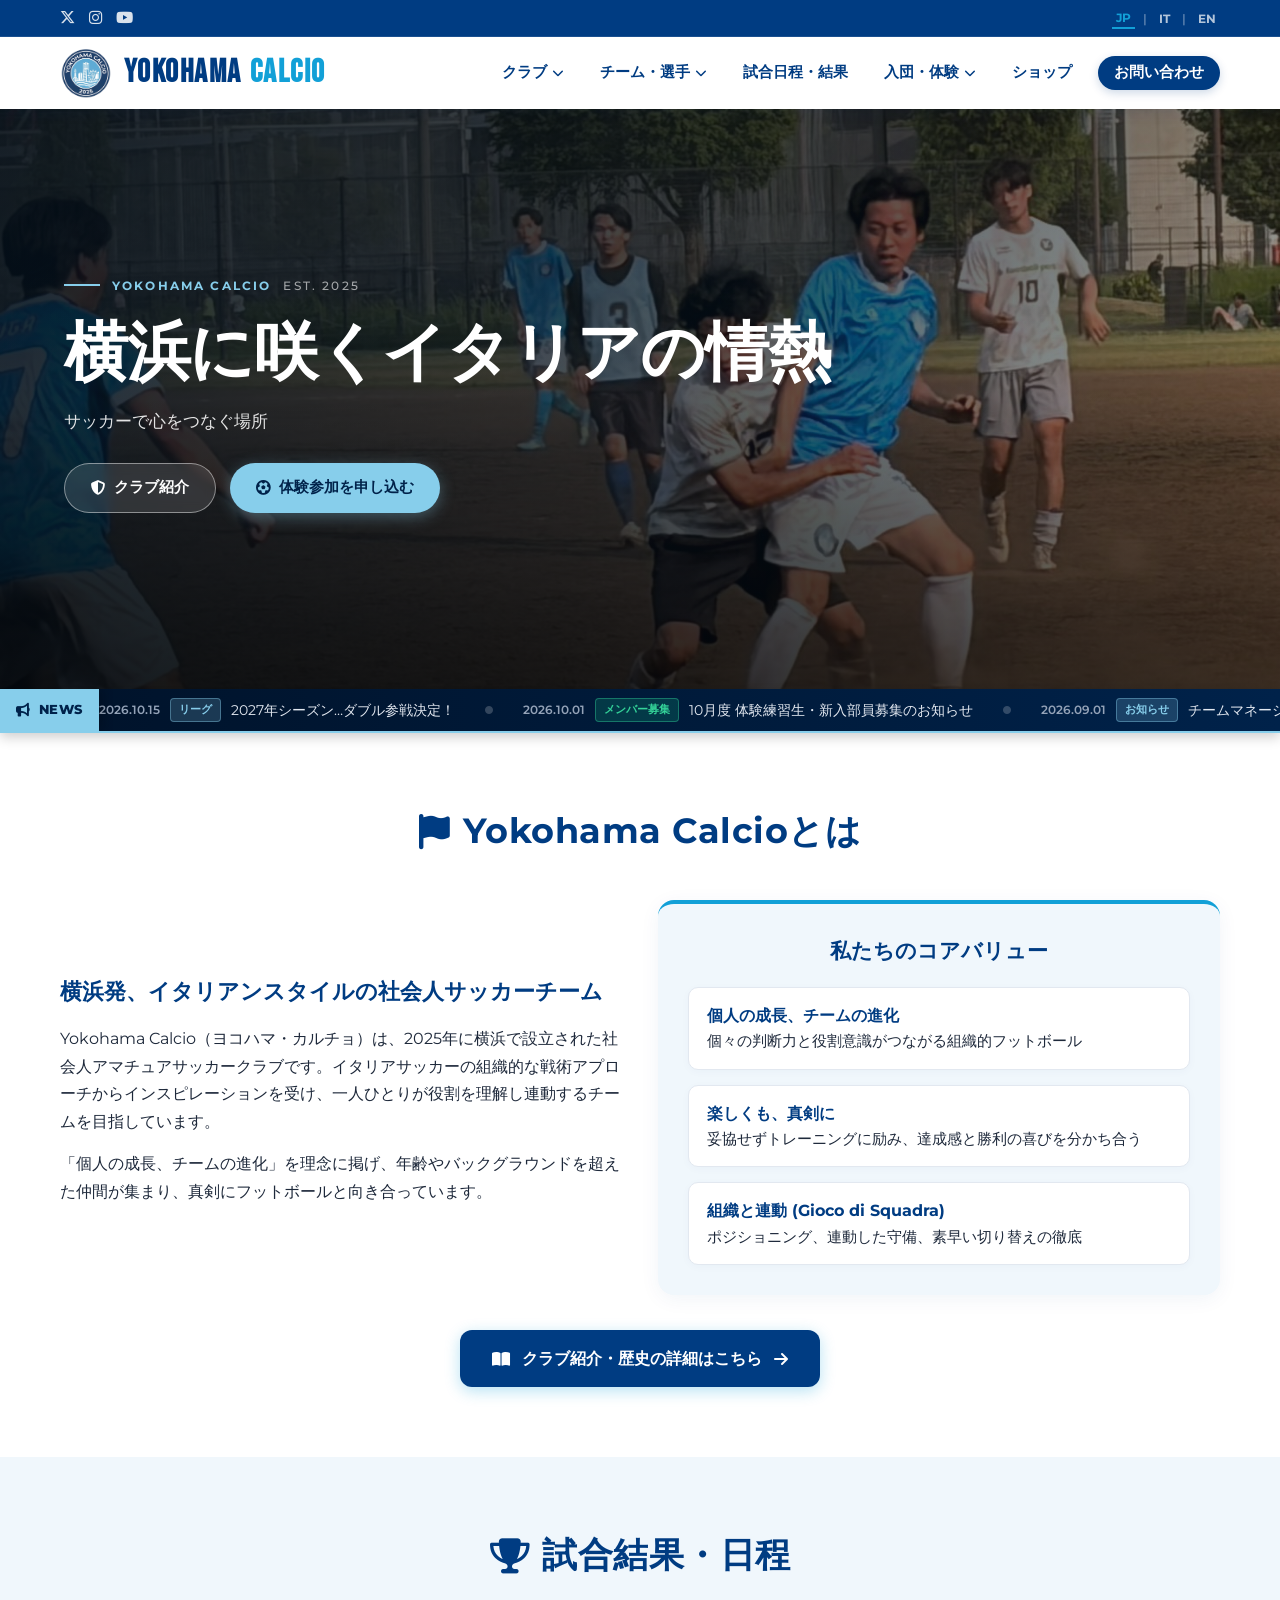
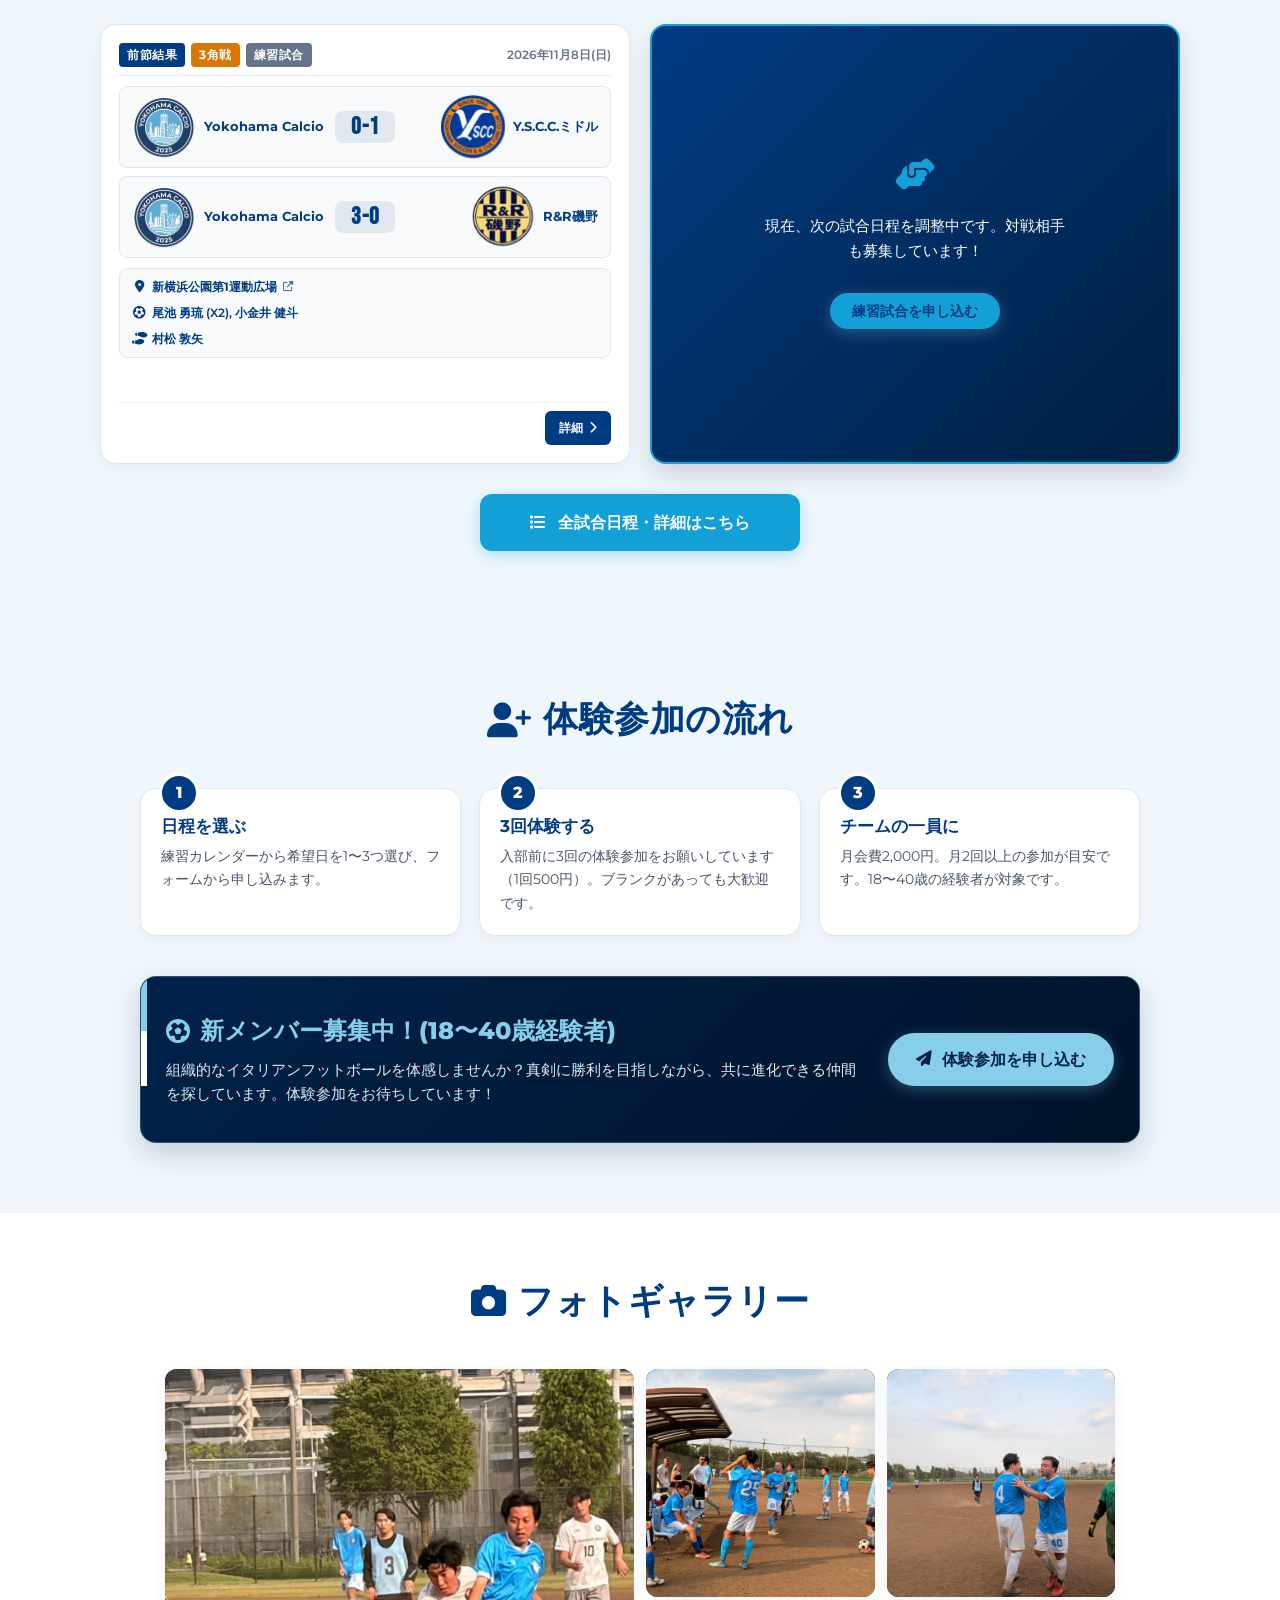
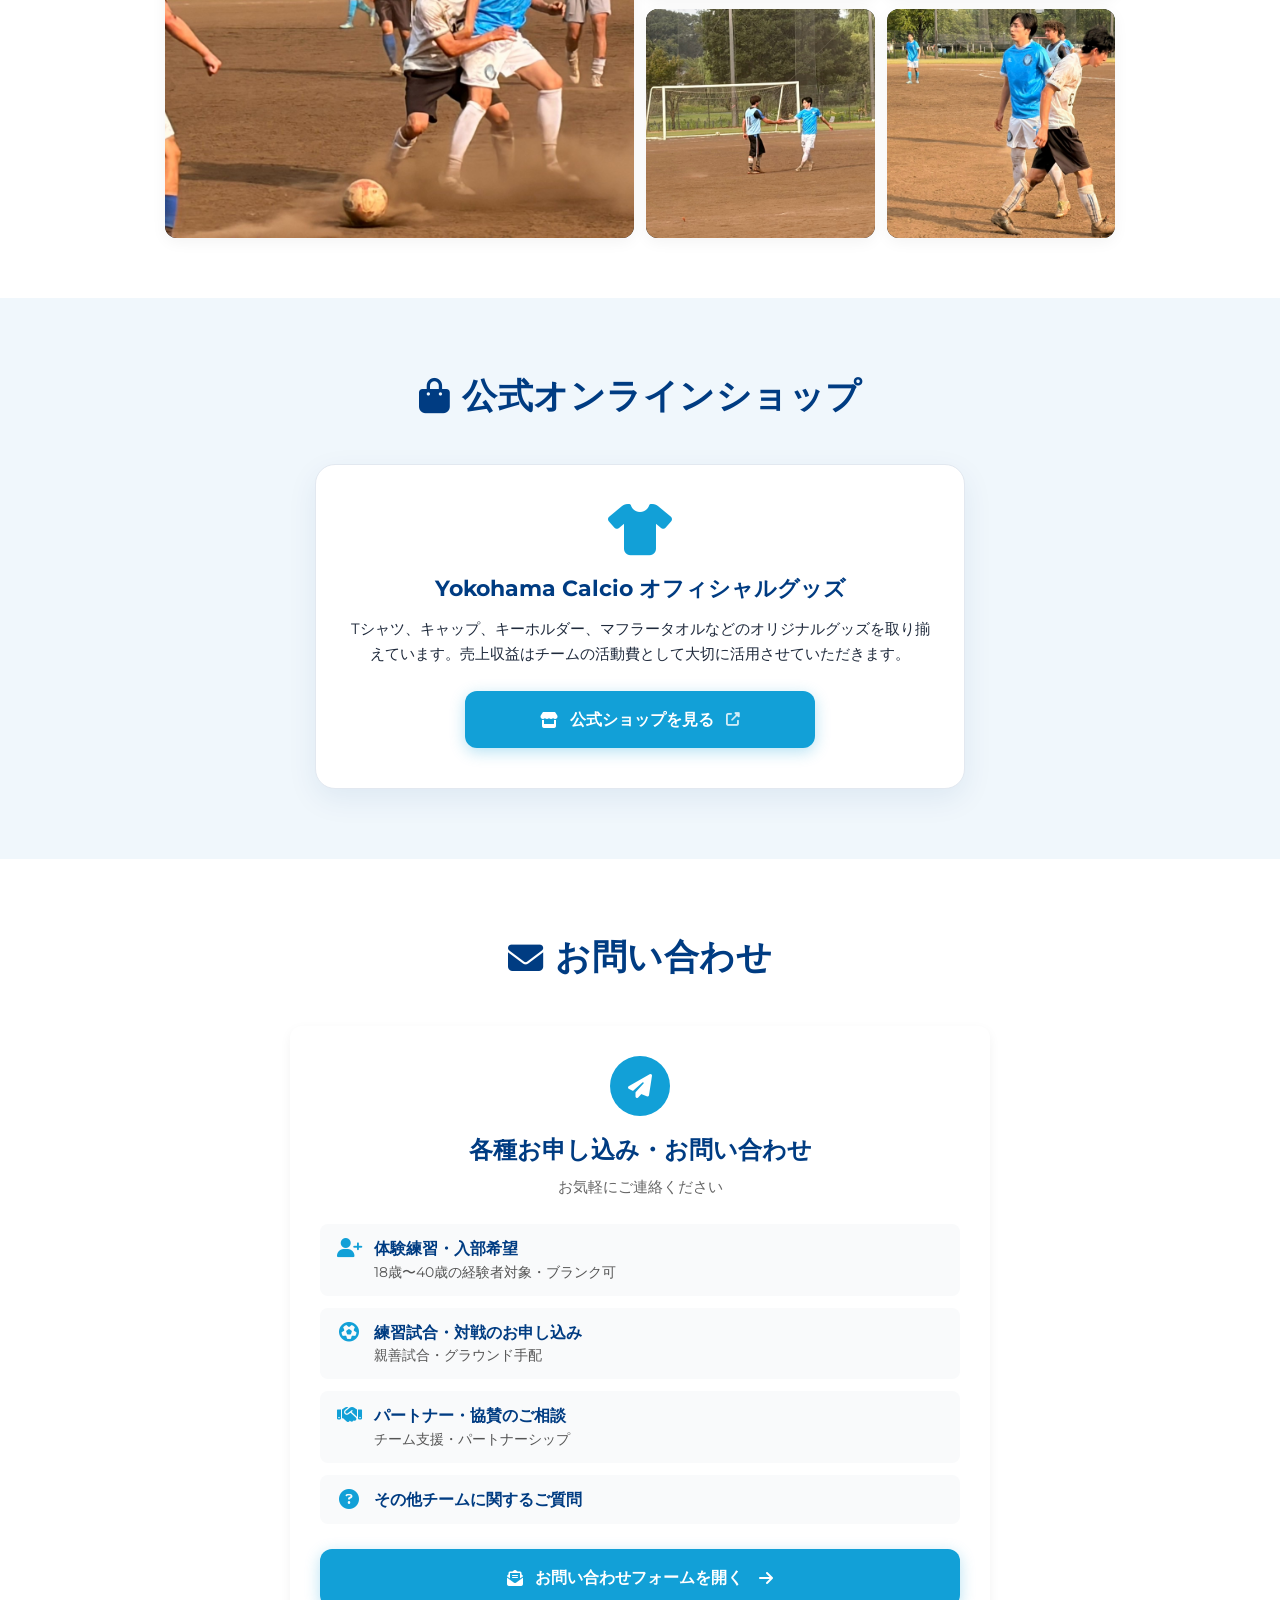
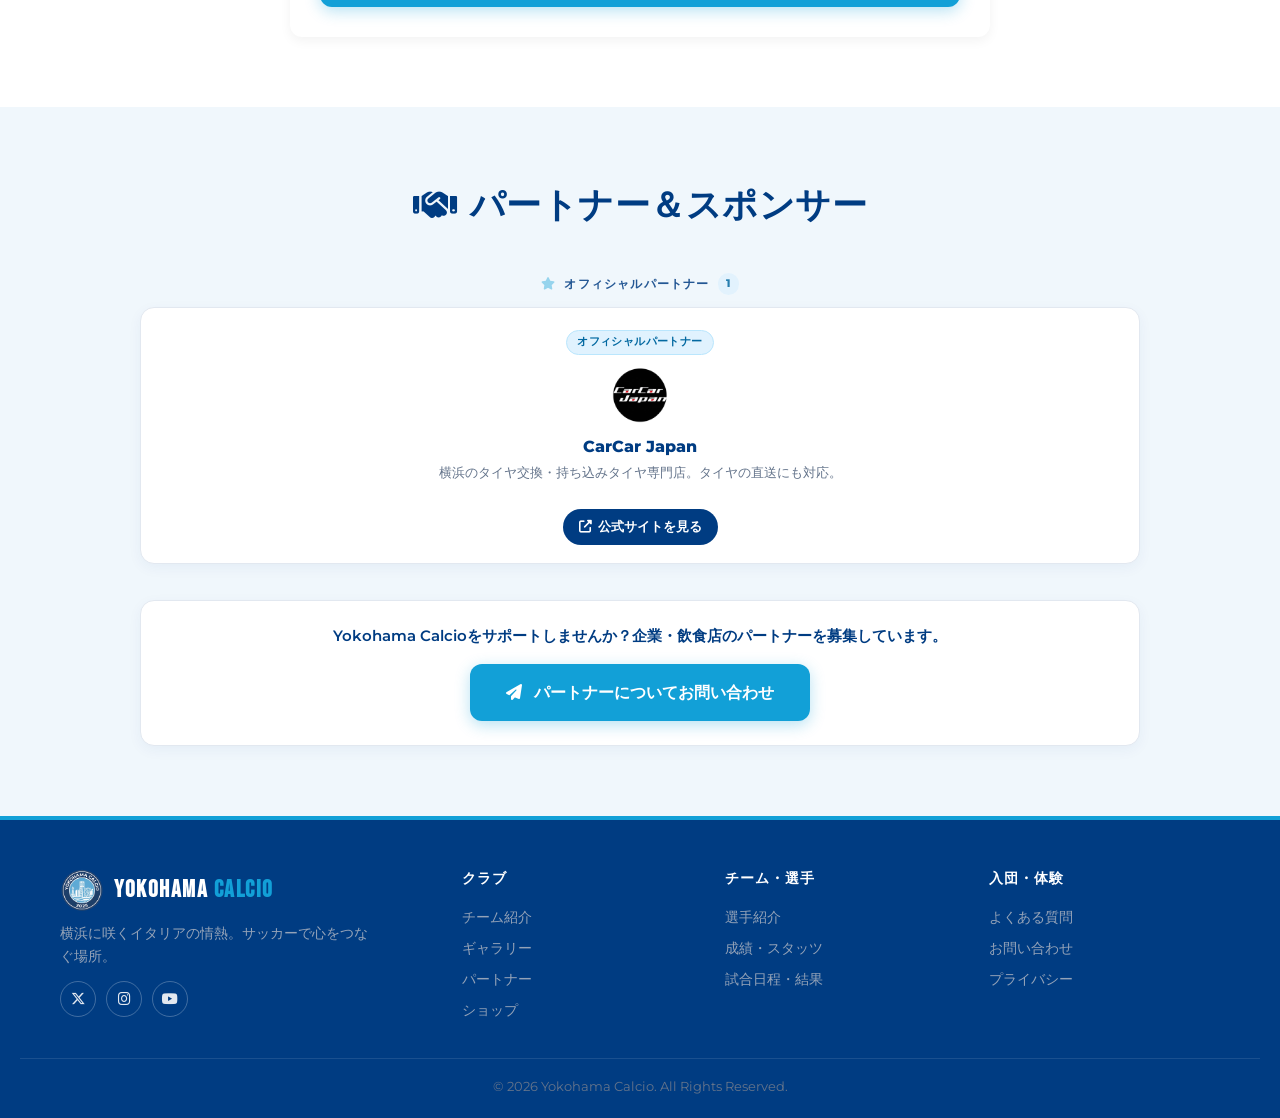
==== commit 57756766: "Update index.html" ====
--- a/index.html
+++ b/index.html
@@ -528,9 +528,7 @@
       <div class="no-match-icon"><i class="fas fa-handshake-angle"></i></div>
       <p class="no-match-text" data-i18n="i.no_next">${t('i.no_next')}</p>
       <a href="contact.html?type=match" class="btn-match-detail-hero btn-no-match">
-        <i class="fas fa-paper-plane"></i>
         <span data-i18n="i.req_friendly">${t('i.req_friendly')}</span>
-        <i class="fas fa-arrow-right" style="margin-left: 6px;"></i>
       </a>
     </div>
   </div>`;
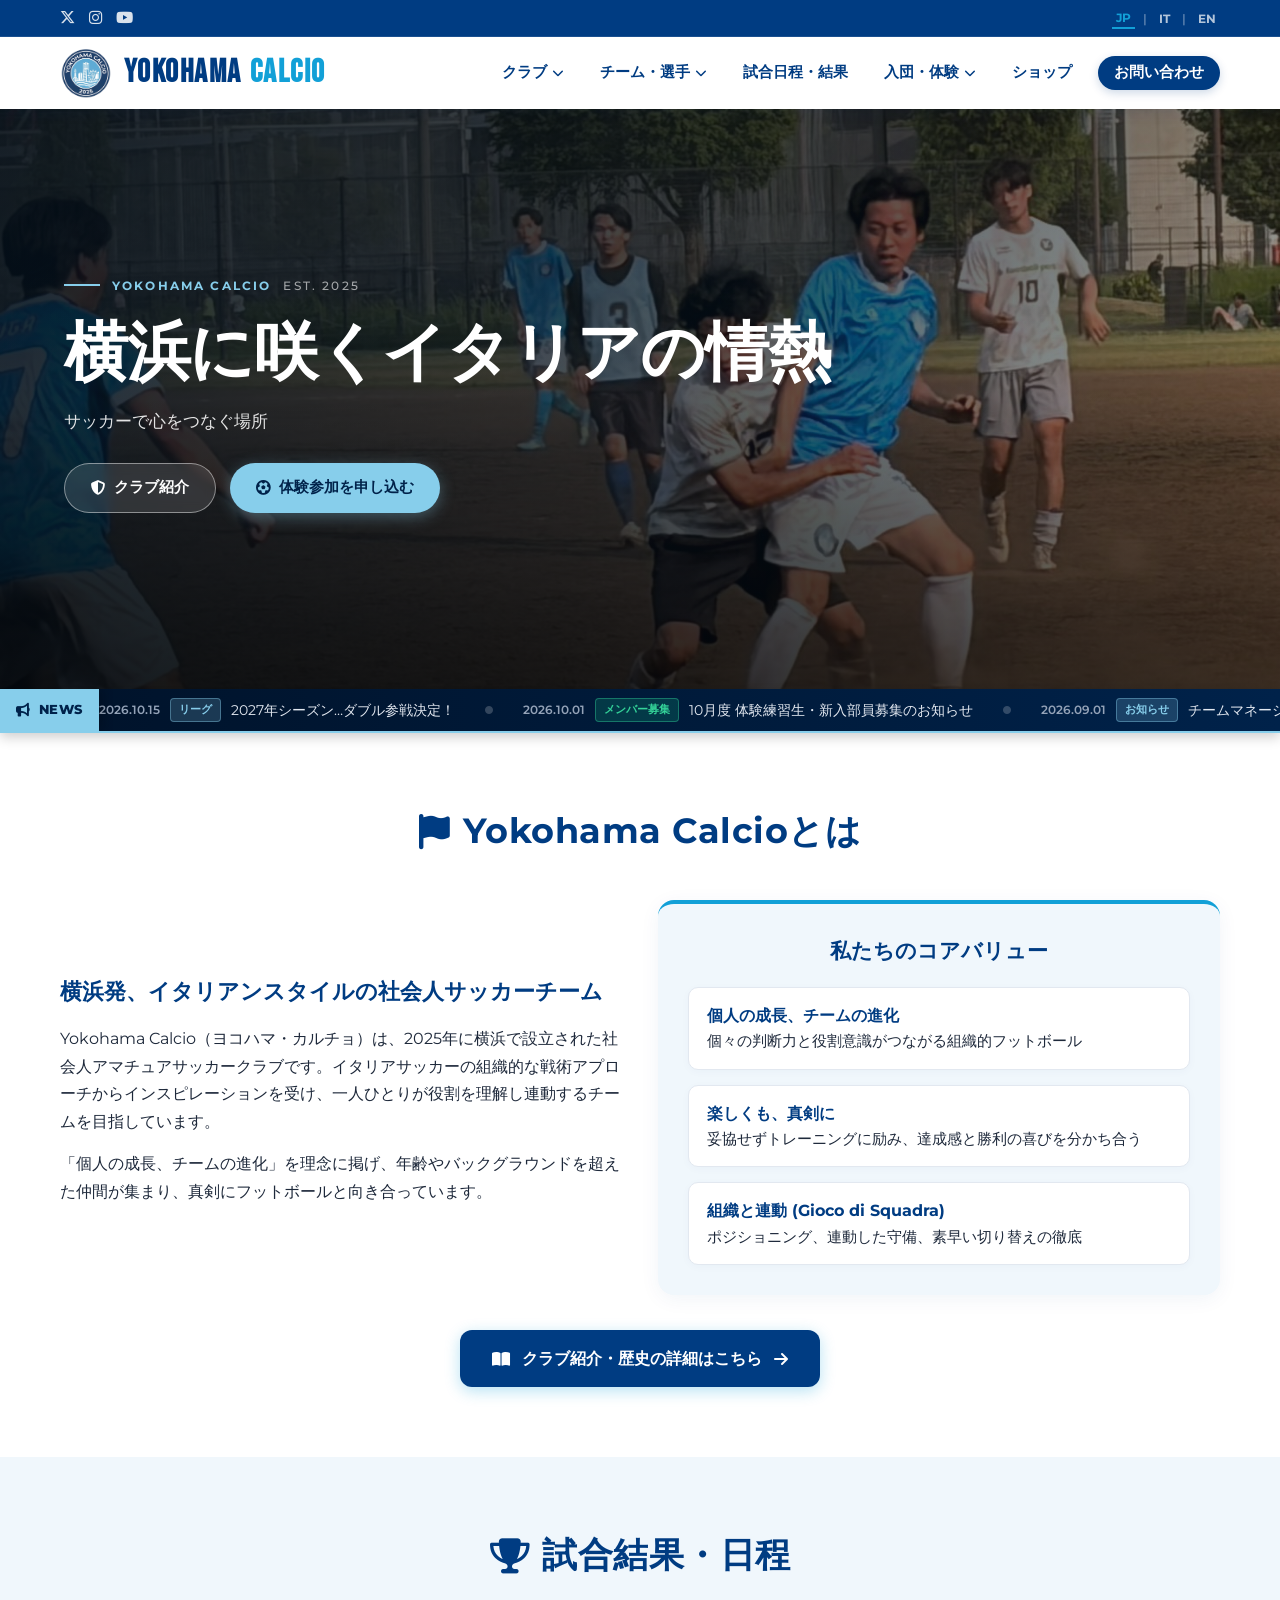
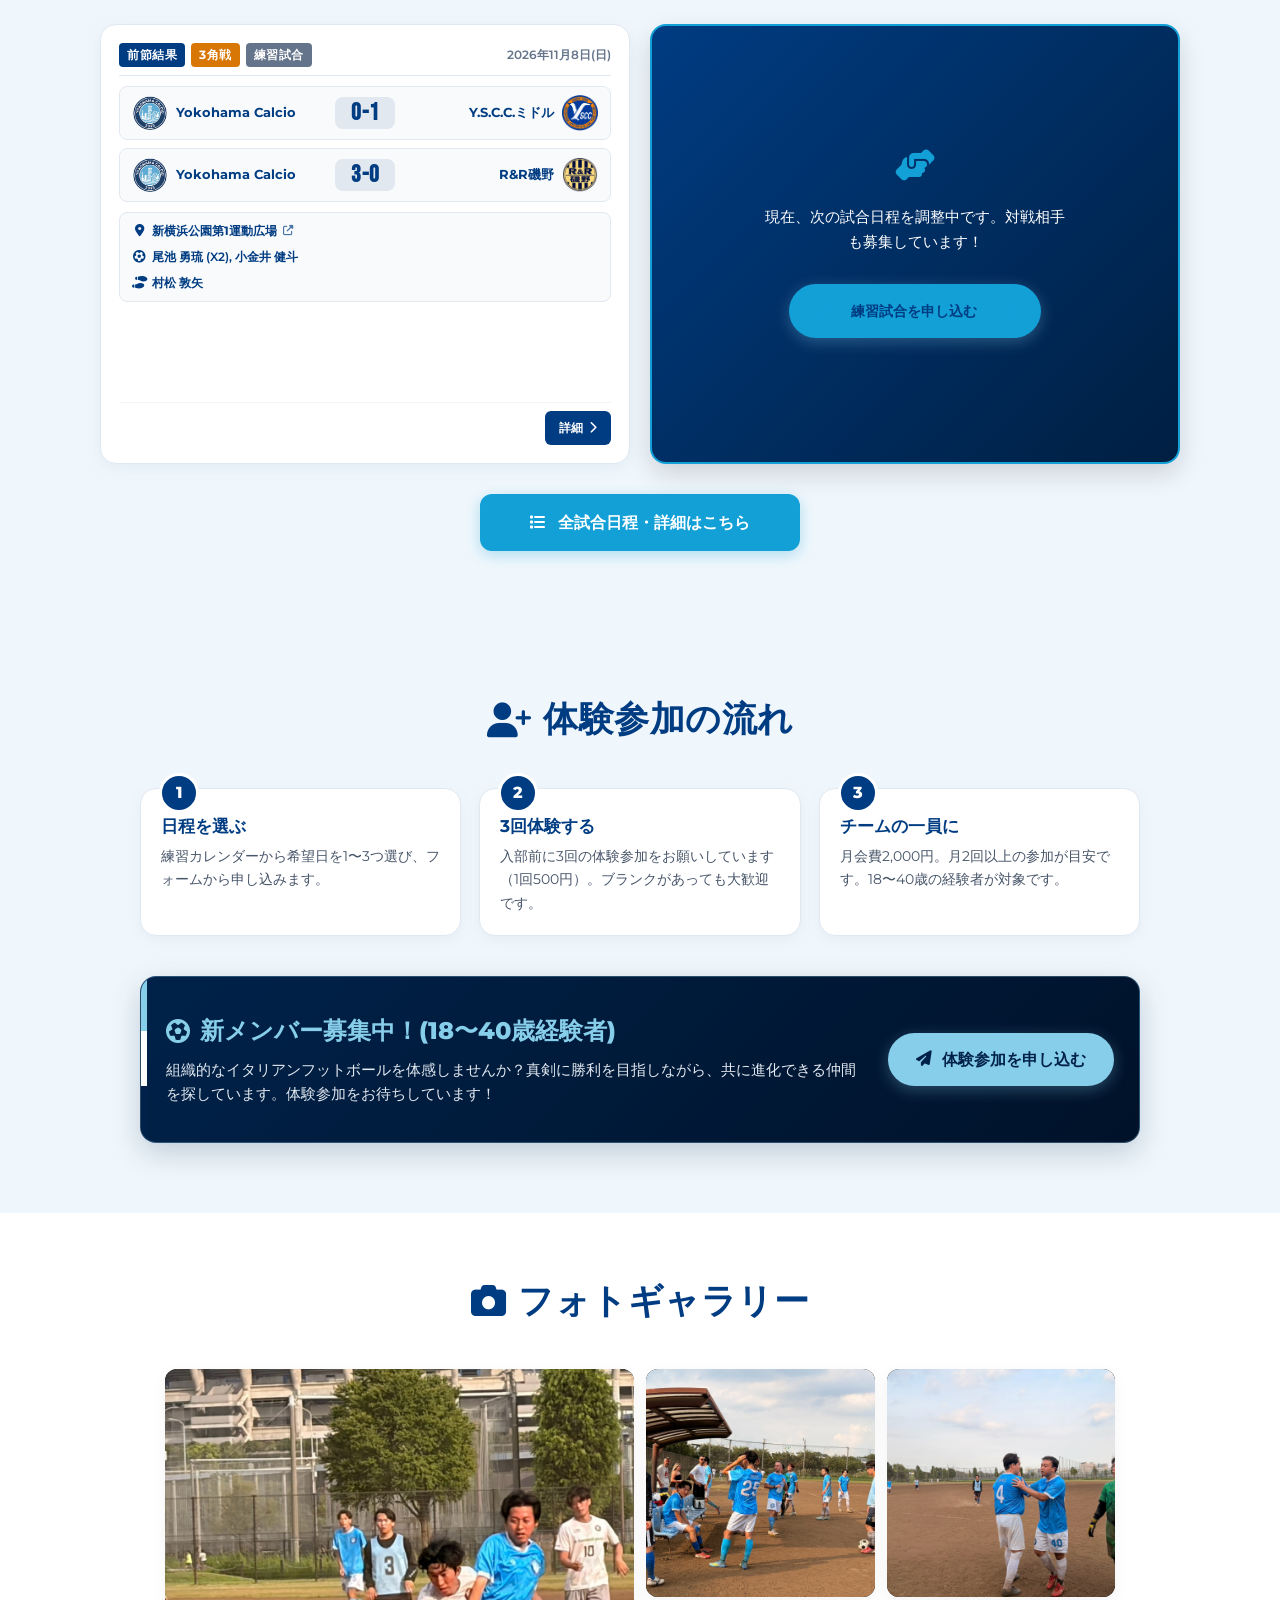
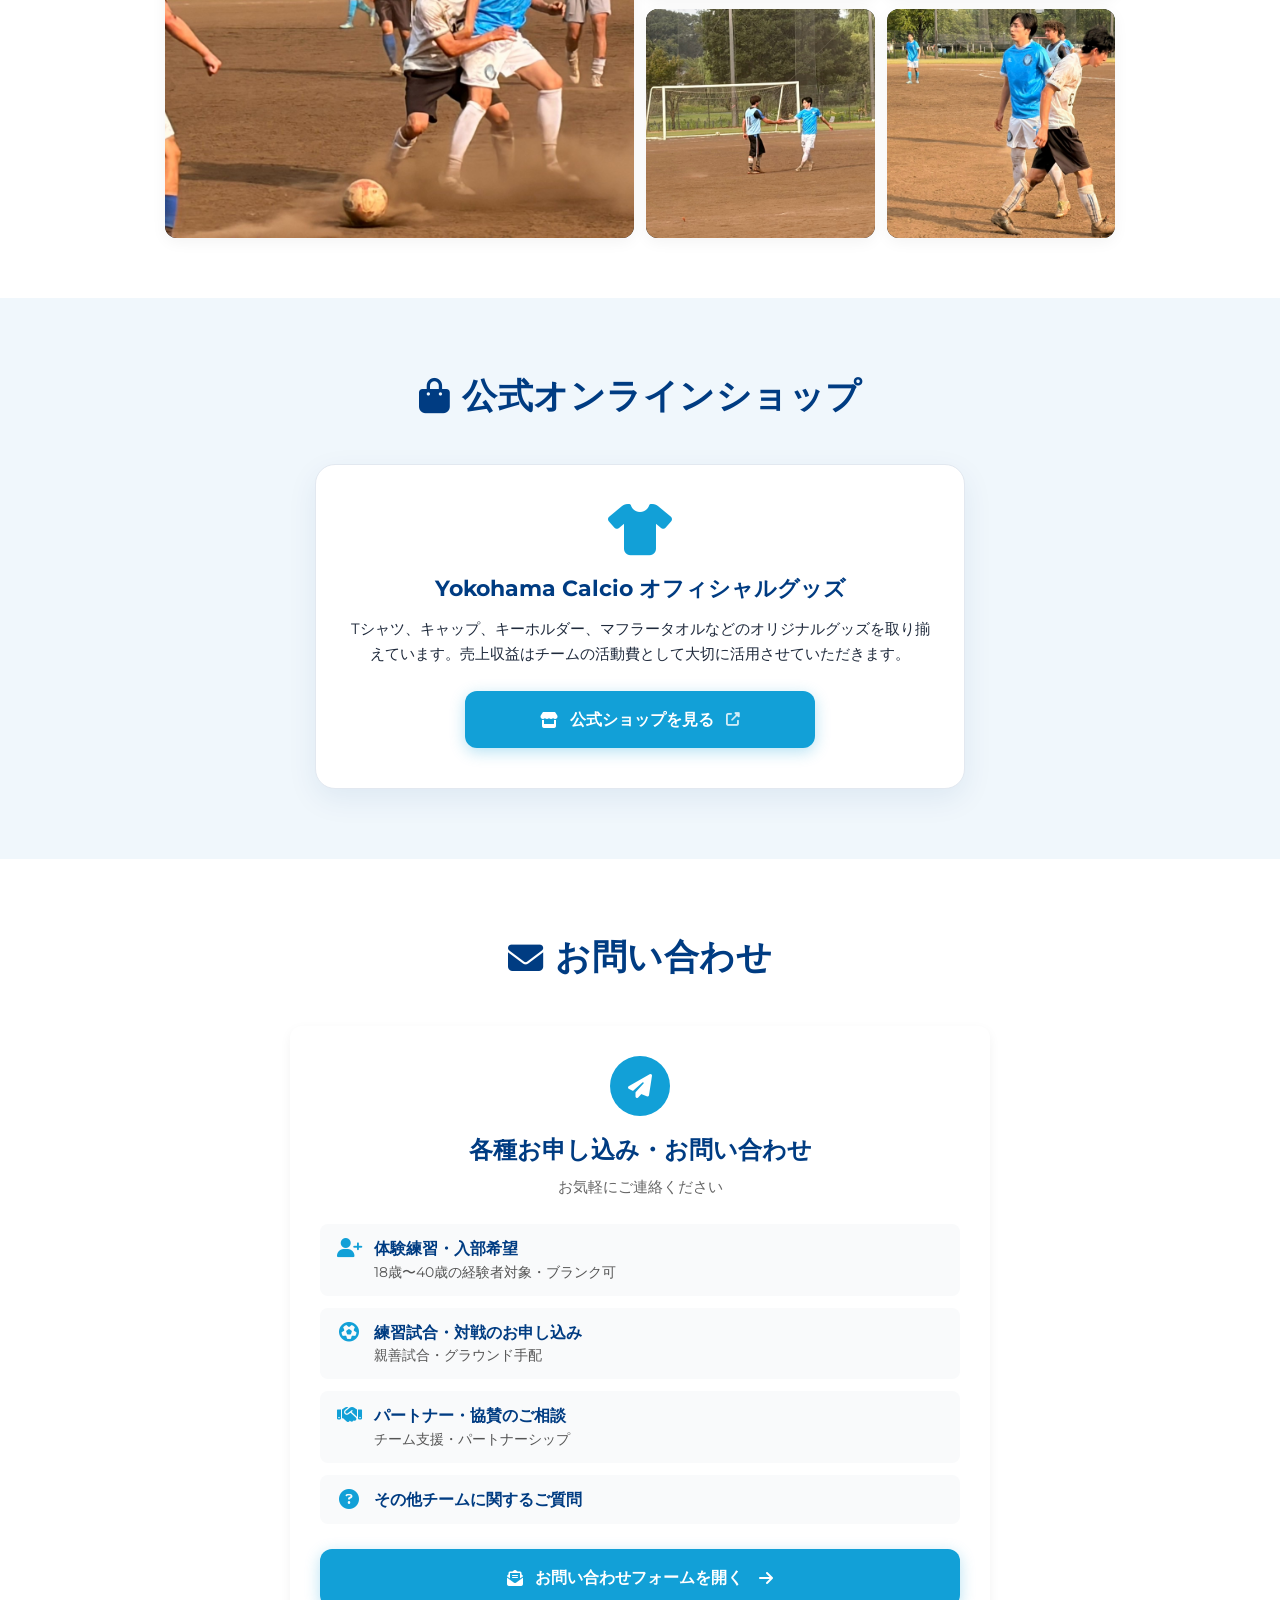
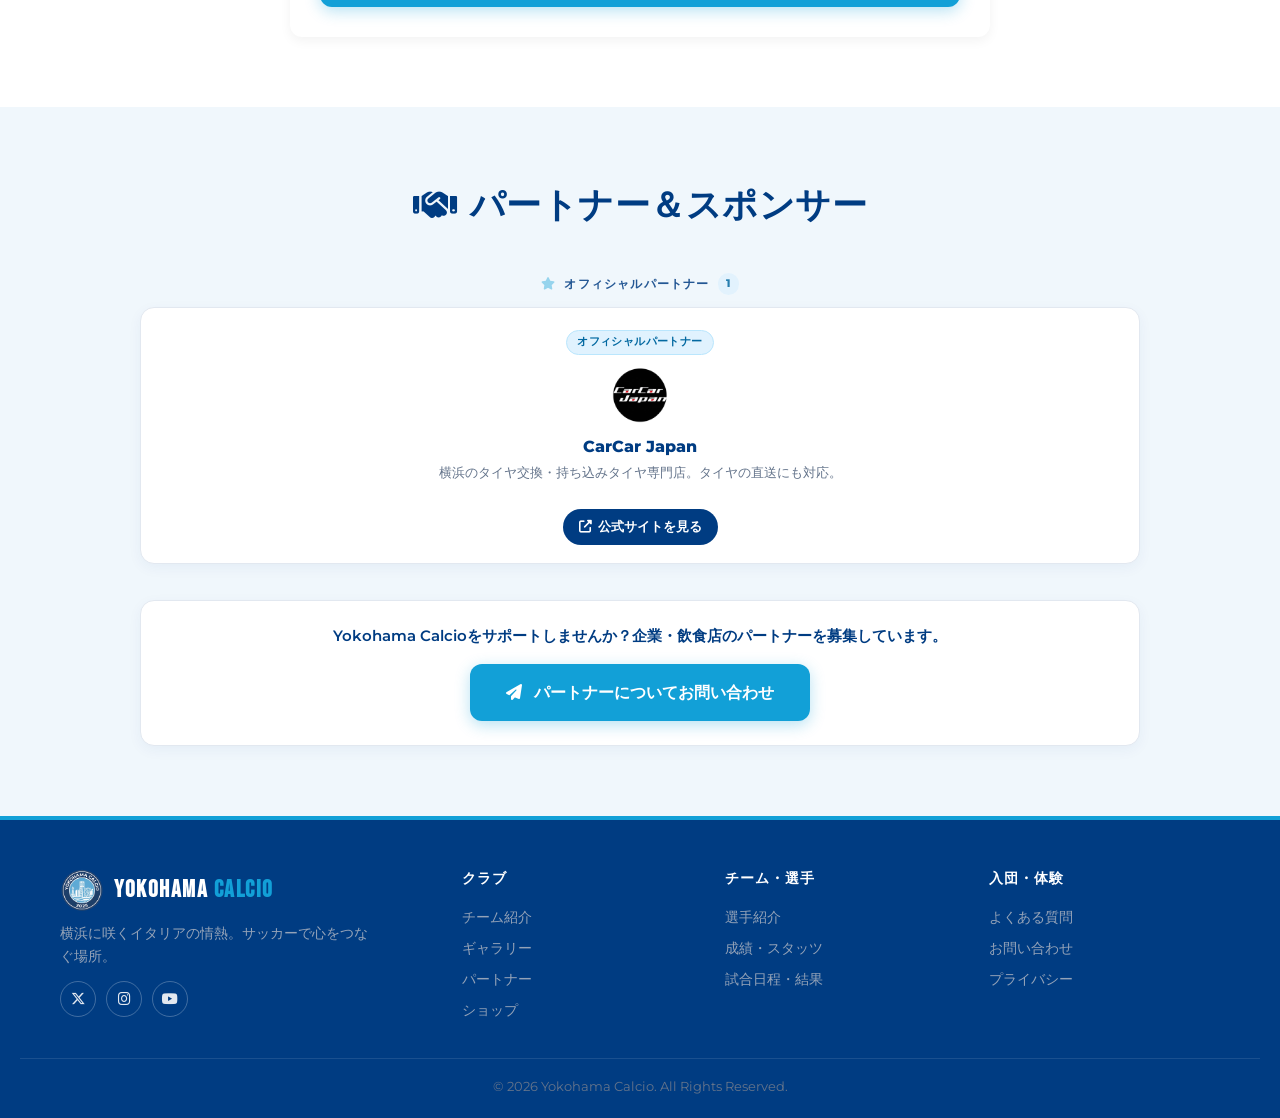
==== commit 9249841d: "Update index.html" ====
--- a/index.html
+++ b/index.html
@@ -401,13 +401,13 @@
       return `
         <div class="triangular-match-row">
           <div class="tri-team tri-home">
-            <div class="card-logo-wrap md">${d.logoImg(hLogo, hName, hFb)}</div>
+            <div class="logo">${d.logoImg(hLogo, hName, hFb)}</div>
             <span class="tri-team-name">${esc(hName)}</span>
           </div>
           <div class="tri-score score-box">${esc(sub.score || 'VS')}</div>
           <div class="tri-team tri-away">
-            <div class="card-logo-wrap md">${d.logoImg(aLogo, aName, aFb)}</div>
             <span class="tri-team-name">${esc(aName)}</span>
+            <div class="logo">${d.logoImg(aLogo, aName, aFb)}</div>
           </div>
         </div>
       `;
@@ -424,15 +424,16 @@
 
     bodyHtml = `
       <div class="match-teams-wrapper">
-        <div class="teams-logos-row">
-          <div class="card-logo-wrap">${d.logoImg(L.logo, L.name, L.fb)}</div>
-          <div class="match-vs-center score-past score-box">${esc(sc.left)}</div>
-          <div class="card-logo-wrap">${d.logoImg(R.logo, R.name, R.fb)}</div>
+        <div class="match-team-col">
+          <div class="match-team-logo">${d.logoImg(L.logo, L.name, L.fb)}</div>
+          <div class="match-team-name">${esc(L.name)}</div>
         </div>
-        <div class="teams-names-row">
-          <div class="team-name-col">${esc(L.name)}</div>
-          <div></div>
-          <div class="team-name-col">${esc(R.name)}</div>
+        <div class="match-center-score">
+          <span class="score-box">${esc(sc.left)}</span>
+        </div>
+        <div class="match-team-col">
+          <div class="match-team-logo">${d.logoImg(R.logo, R.name, R.fb)}</div>
+          <div class="match-team-name">${esc(R.name)}</div>
         </div>
       </div>
     `;
@@ -488,25 +489,34 @@
     const opp1 = d.oppInfo(opps[0] ? { opponent_id: opps[0].opponent_id || opps[0] } : m, lang, D.opponents);
     const opp2 = opps[1] ? d.oppInfo({ opponent_id: opps[1].opponent_id || opps[1] }, lang, D.opponents) : { name: 'TBD', logo: '' };
 
-    teamsWrapperHtml = `<div class="match-teams-wrapper">
-      <div class="triangular-hero-logos">
-        <div class="hero-logo-wrap"><img src="./immagini/logo.png?v=2" alt="Yokohama Calcio"></div>
-        <span class="tri-vs-label">VS</span>
-        <div class="hero-logo-wrap">${d.logoImg(opp1.logo, opp1.name, opp1.avatar)}</div>
-        <span class="tri-vs-label">VS</span>
-        <div class="hero-logo-wrap">${opp2.logo ? d.logoImg(opp2.logo, opp2.name, opp2.avatar) : '<div class="card-logo-wrap"></div>'}</div>
-      </div>
-      <div class="triangular-hero-names">
-        <div class="team-name-col">Yokohama Calcio</div><div></div>
-        <div class="team-name-col">${esc(opp1.name)}</div><div></div>
-        <div class="team-name-col">${esc(opp2.name)}</div>
+    teamsWrapperHtml = `<div class="triangular-hero-grid">
+      <div class="match-team-col">
+        <div class="match-team-logo"><img src="./immagini/logo.png?v=2" alt="Yokohama Calcio"></div>
+        <div class="match-team-name">Yokohama Calcio</div>
+      </div>
+      <span class="tri-vs-label">VS</span>
+      <div class="match-team-col">
+        <div class="match-team-logo">${d.logoImg(opp1.logo, opp1.name, opp1.avatar)}</div>
+        <div class="match-team-name">${esc(opp1.name)}</div>
+      </div>
+      <span class="tri-vs-label">VS</span>
+      <div class="match-team-col">
+        <div class="match-team-logo">${opp2.logo ? d.logoImg(opp2.logo, opp2.name, opp2.avatar) : '<div class="match-team-logo"></div>'}</div>
+        <div class="match-team-name">${esc(opp2.name)}</div>
       </div>
     </div>`;
   } else {
     const o = d.oppInfo(m, lang, D.opponents);
     teamsWrapperHtml = `<div class="match-teams-wrapper">
-      <div class="teams-logos-row"><div class="hero-logo-wrap"><img src="./immagini/logo.png?v=2" alt="Yokohama Calcio"></div><div class="match-vs-center">VS</div><div class="hero-logo-wrap">${d.logoImg(o.logo, o.name, o.avatar)}</div></div>
-      <div class="teams-names-row"><div class="team-name-col">Yokohama Calcio</div><div></div><div class="team-name-col">${esc(o.name)}</div></div>
+      <div class="match-team-col">
+        <div class="match-team-logo"><img src="./immagini/logo.png?v=2" alt="Yokohama Calcio"></div>
+        <div class="match-team-name">Yokohama Calcio</div>
+      </div>
+      <div class="match-center-score"><span class="mc-vs">VS</span></div>
+      <div class="match-team-col">
+        <div class="match-team-logo">${d.logoImg(o.logo, o.name, o.avatar)}</div>
+        <div class="match-team-name">${esc(o.name)}</div>
+      </div>
     </div>`;
   }
 
@@ -528,7 +538,9 @@
       <div class="no-match-icon"><i class="fas fa-handshake-angle"></i></div>
       <p class="no-match-text" data-i18n="i.no_next">${t('i.no_next')}</p>
       <a href="contact.html?type=match" class="btn-match-detail-hero btn-no-match">
+        <i class="fas fa-paper-plane"></i>
         <span data-i18n="i.req_friendly">${t('i.req_friendly')}</span>
+        <i class="fas fa-arrow-right" style="margin-left: 6px;"></i>
       </a>
     </div>
   </div>`;
--- a/site-extras.css
+++ b/site-extras.css
@@ -150,7 +150,7 @@
 .mc-teams .center { font-family: var(--font-brand, 'Bebas Neue', sans-serif); font-size: 2.2rem; color: var(--dark-navy); font-weight: 800; letter-spacing: 1px; text-align: center; }
 .mc-teams .center.vs { color: var(--primary-sky); }
 .mc-teams .name { font-weight: 700; font-size: .92rem; text-align: center; color: var(--dark-navy); line-height: 1.25; }
-/* ---- Box del punteggio unificato per partite concluse ---- */
+/* ---- Box del punteggio unificato per tutte le partite concluse ---- */
 .score-box {
 display: inline-flex;
 align-items: center;
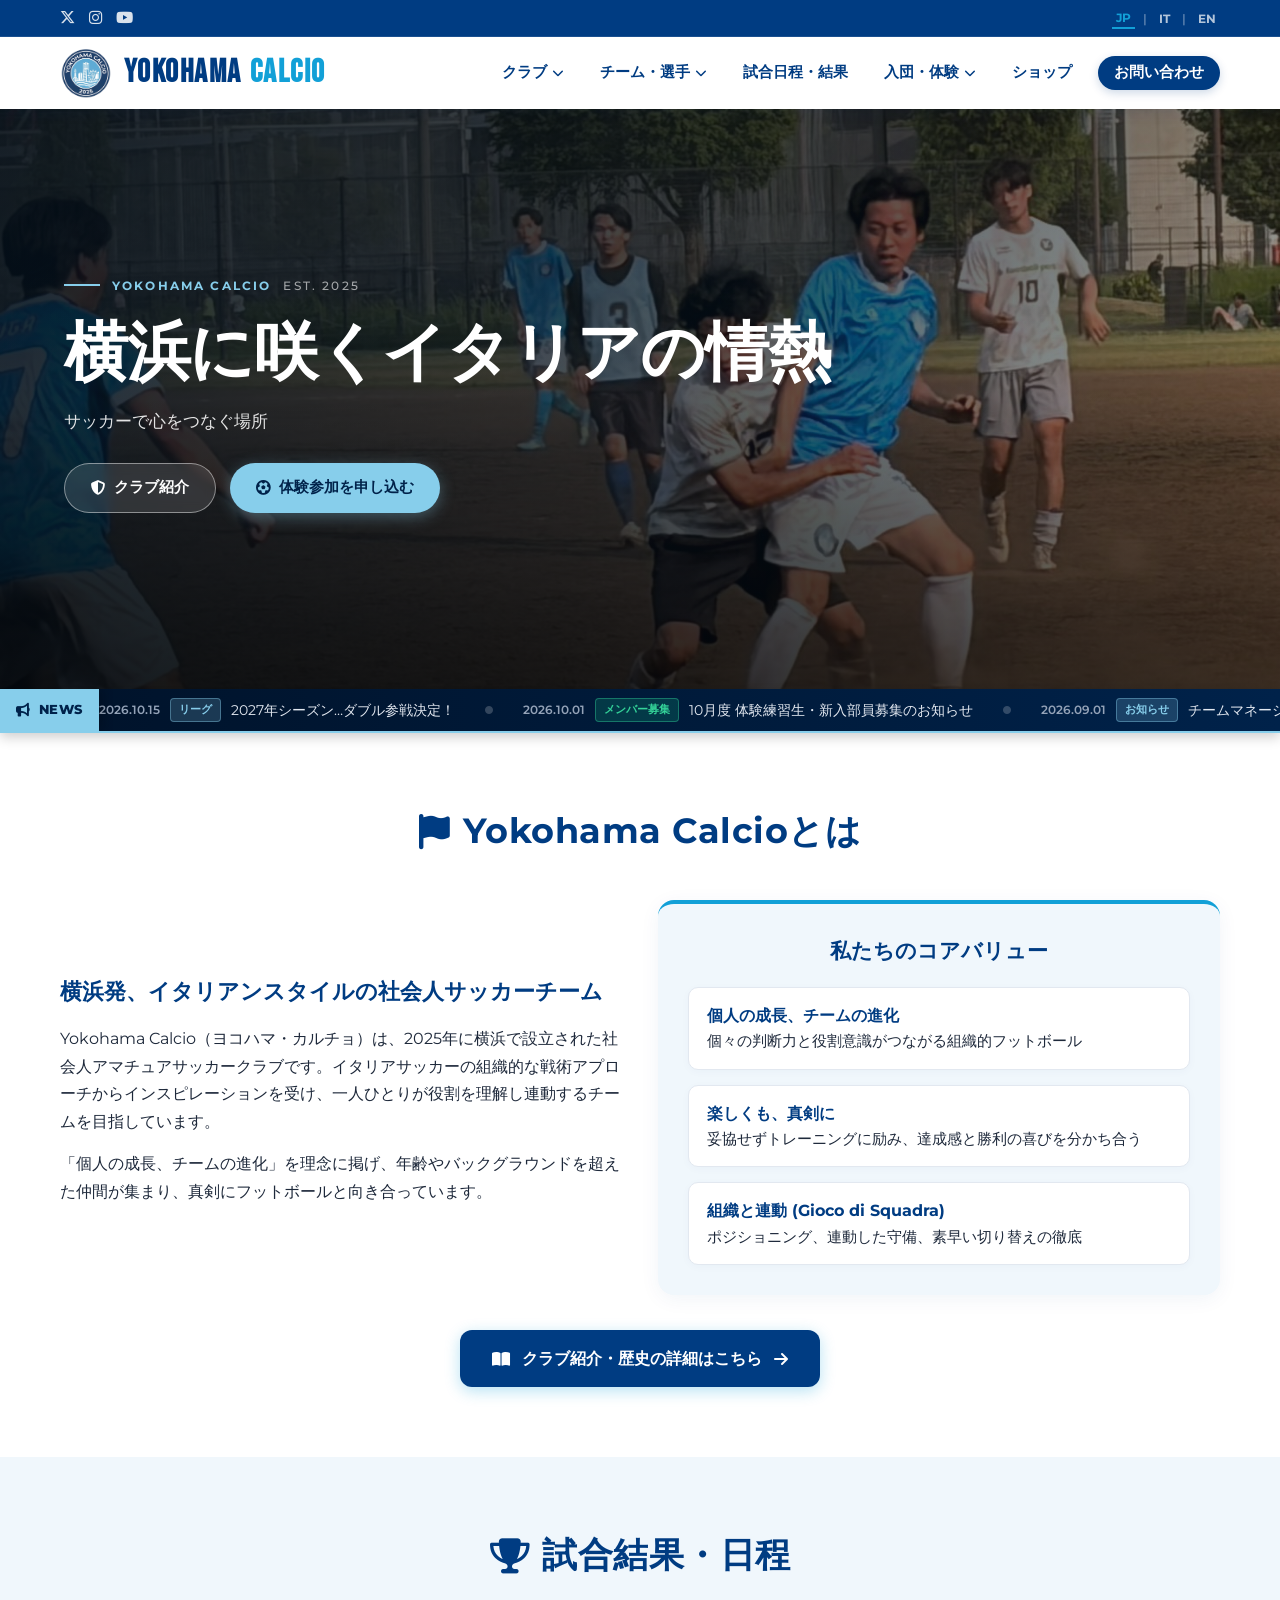
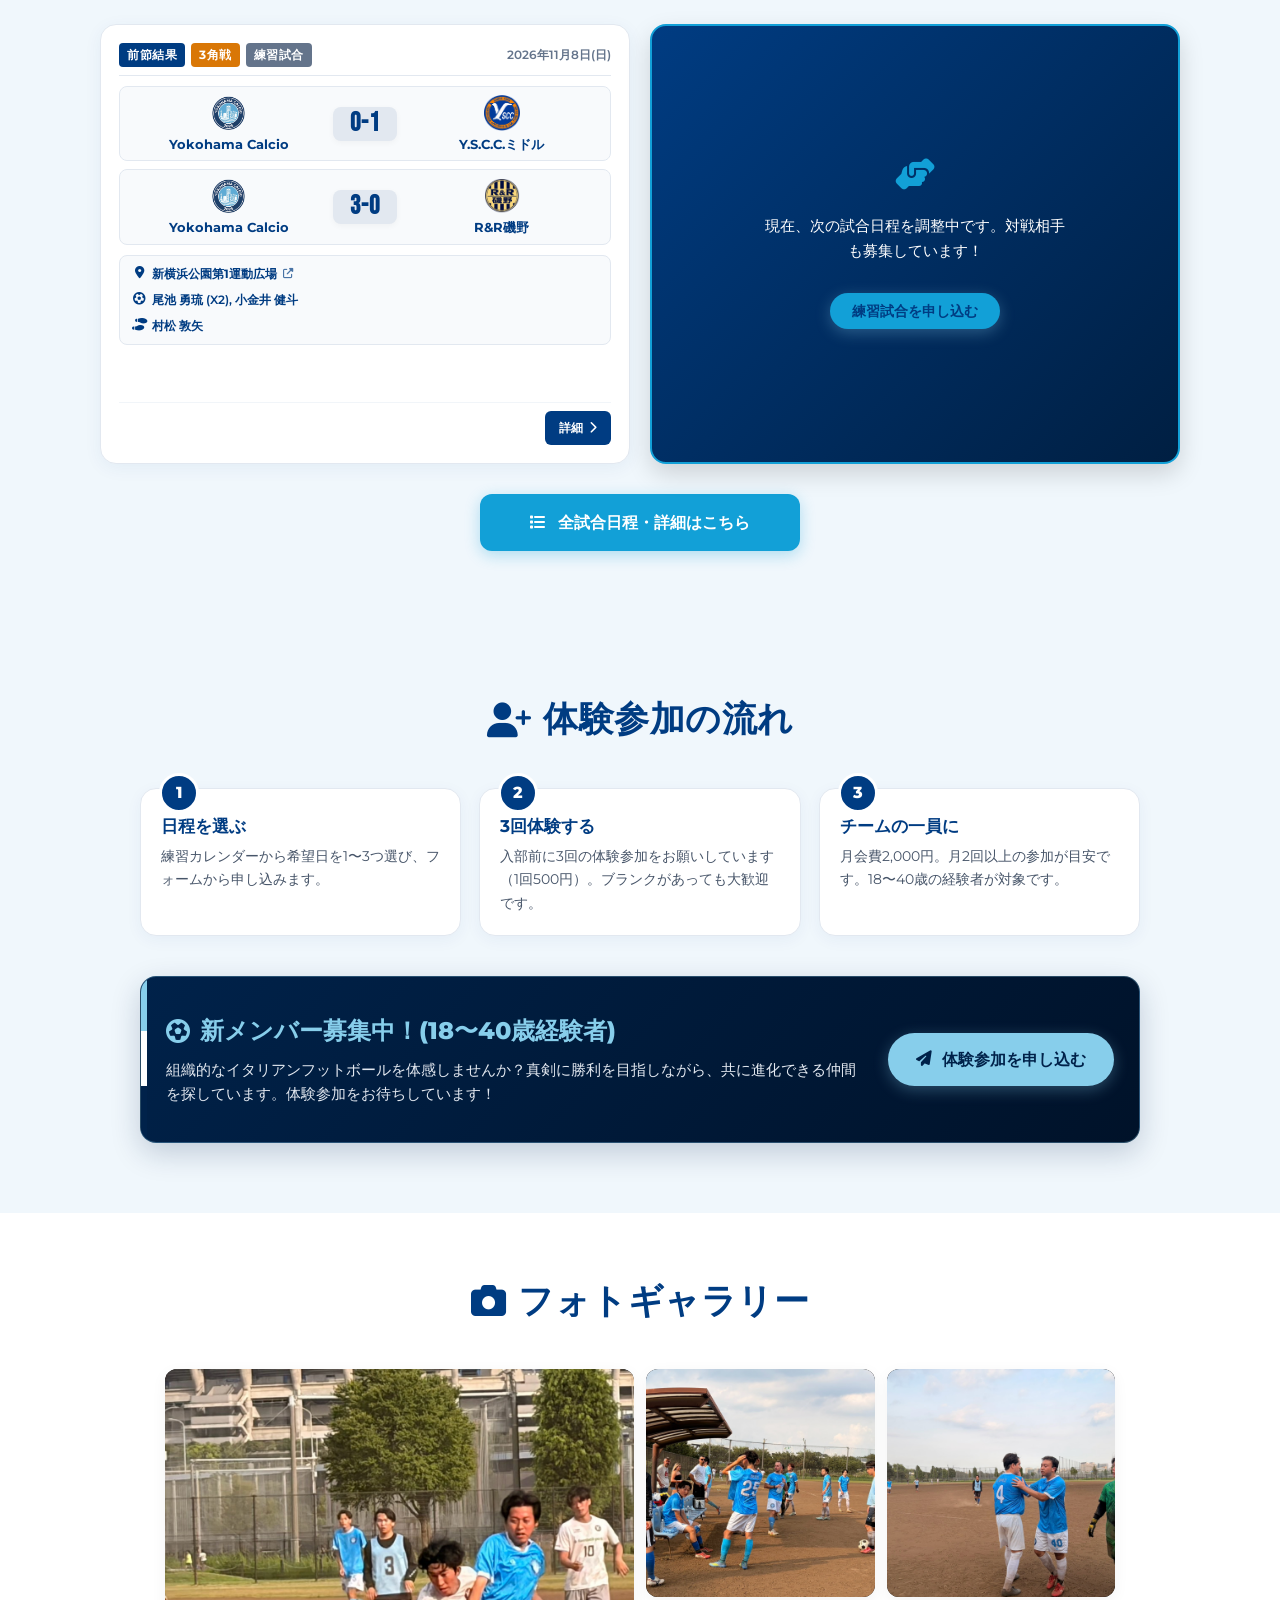
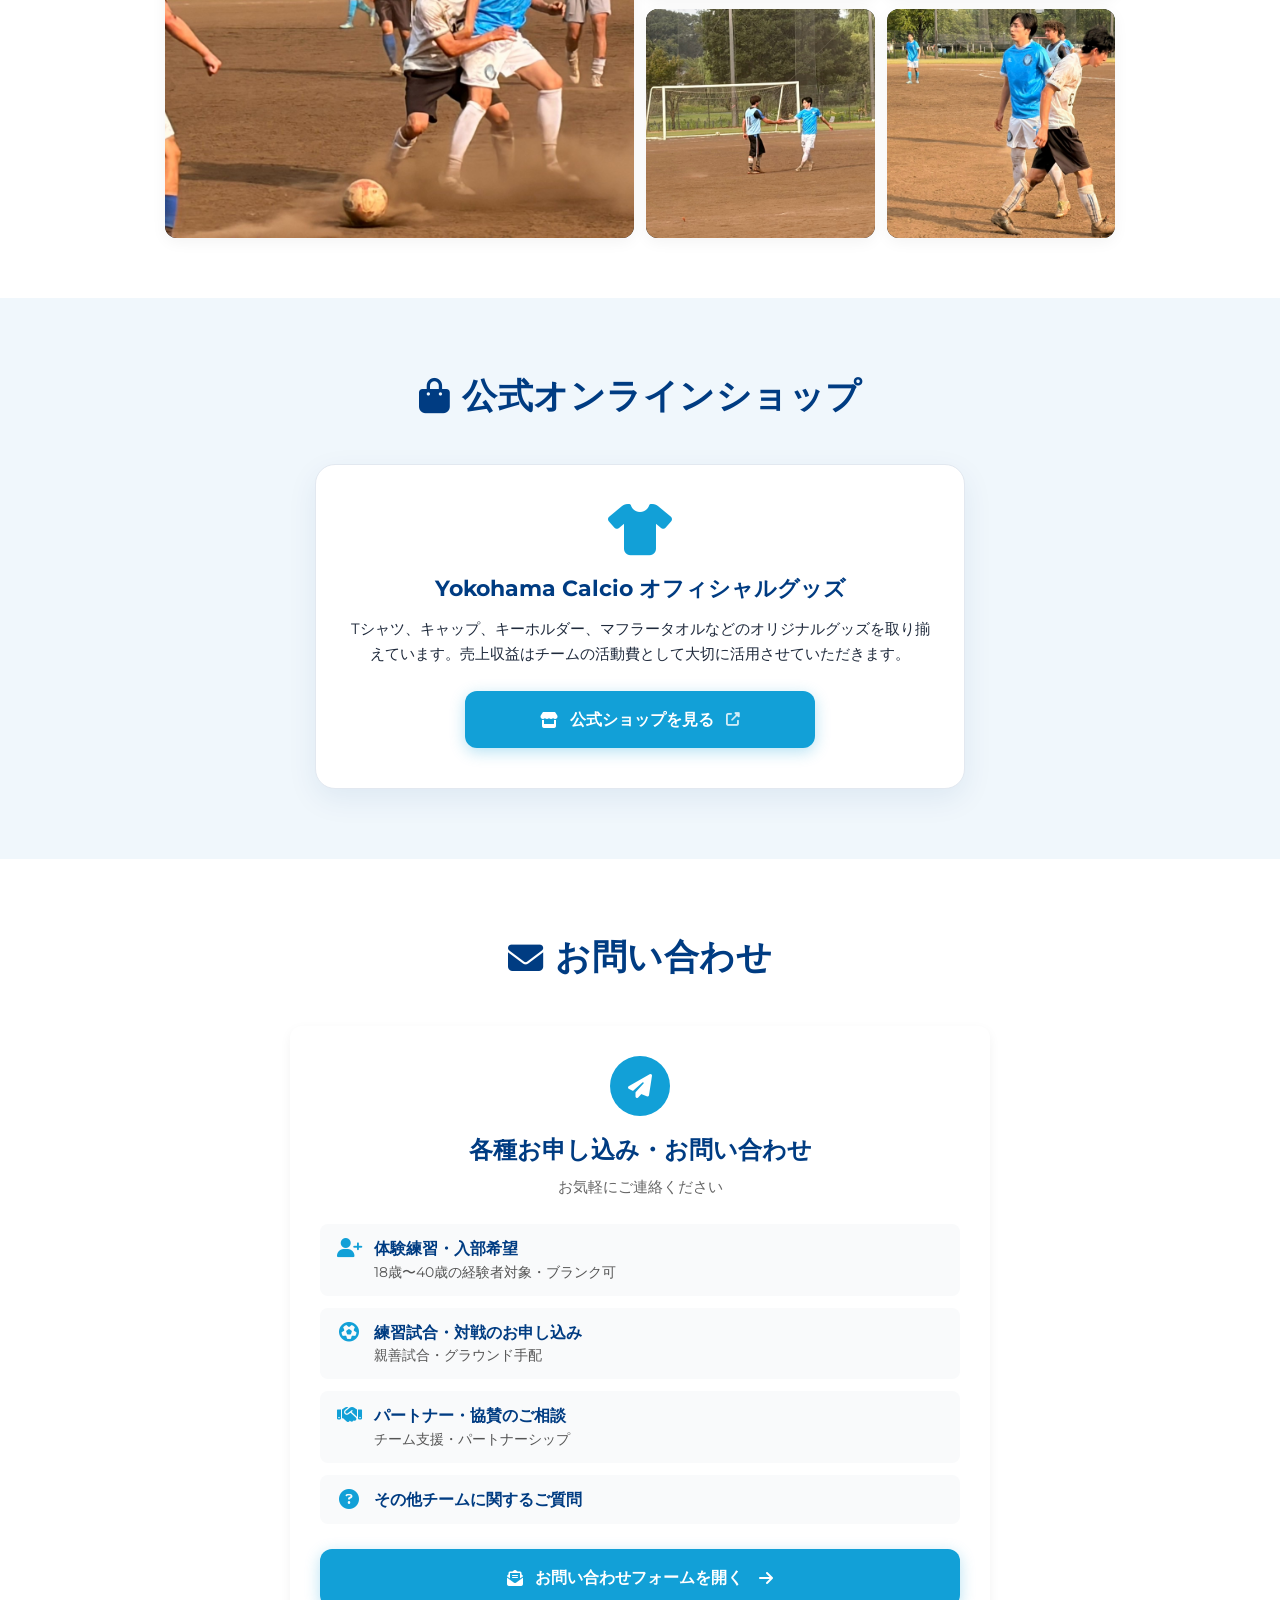
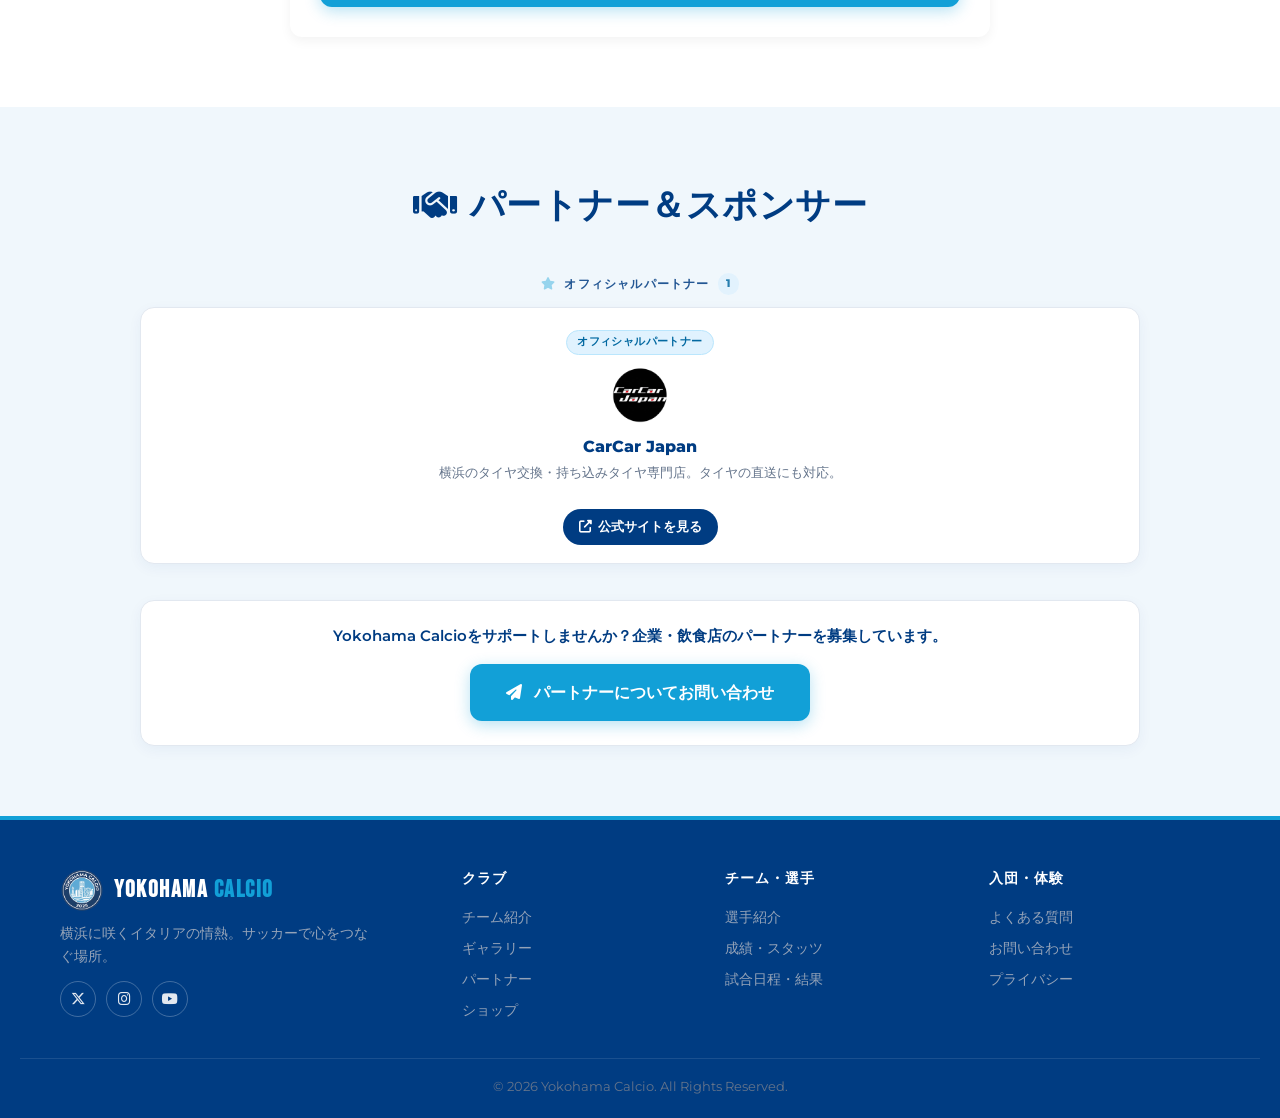
==== commit 15a48a9f: "Update index.html" ====
--- a/index.html
+++ b/index.html
@@ -406,8 +406,8 @@
           </div>
           <div class="tri-score score-box">${esc(sub.score || 'VS')}</div>
           <div class="tri-team tri-away">
+            <div class="logo">${d.logoImg(aLogo, aName, aFb)}</div>
             <span class="tri-team-name">${esc(aName)}</span>
-            <div class="logo">${d.logoImg(aLogo, aName, aFb)}</div>
           </div>
         </div>
       `;
@@ -538,9 +538,7 @@
       <div class="no-match-icon"><i class="fas fa-handshake-angle"></i></div>
       <p class="no-match-text" data-i18n="i.no_next">${t('i.no_next')}</p>
       <a href="contact.html?type=match" class="btn-match-detail-hero btn-no-match">
-        <i class="fas fa-paper-plane"></i>
         <span data-i18n="i.req_friendly">${t('i.req_friendly')}</span>
-        <i class="fas fa-arrow-right" style="margin-left: 6px;"></i>
       </a>
     </div>
   </div>`;
--- a/site-extras.css
+++ b/site-extras.css
@@ -6,6 +6,7 @@
 4. Partner & Sponsor             8. Accessibilità e varie
 5. Footer                        10. Intestazione pagina + KPI
 6. Form recente + Formazione    12. Contatti, Modali e Toast
+7. Statistiche e Classifiche (Stats Page)
 ===================================================================== */
 /* ---------- 1. MENU MOBILE (overlay scuro) ---------- */
 .mobile-nav { position: fixed; top: 0; left: 0; width: 100vw; height: 100vh; background: rgba(0,10,25,.75); backdrop-filter: blur(6px); -webkit-backdrop-filter: blur(6px); z-index: 9999; display: flex; justify-content: center; align-items: flex-start; padding: 15px; box-sizing: border-box; }
@@ -133,7 +134,7 @@
 .cal-info h3 { color: #87ceeb; font-size: 1.15rem; margin-bottom: 10px; }
 .cal-info ul { margin: 0 0 18px 18px; line-height: 1.7; font-size: .92rem; }
 .cal-info .recruitment-btn { display: inline-flex; }
-/* ---------- 6. MATCH CENTER, SCHEDE PARTITA & SCORE-BOX UNIFICATO ---------- */
+/* ---------- 6. SCHEDE PARTITA, STRUTTURA UNIFICATA LOGO + NOME SOTTO ---------- */
 .matches-wrap { max-width: 860px; margin: 0 auto; }
 .block-title { font-size: 1.15rem; font-weight: 800; color: var(--dark-navy); margin: 34px 0 16px; display: flex; align-items: center; gap: 10px; }
 .block-title i { color: var(--primary-sky); }
@@ -143,55 +144,189 @@
 @keyframes flash { 0%, 60% { box-shadow: 0 0 0 4px rgba(135,206,235,.8); } 100% { box-shadow: 0 4px 16px rgba(0,60,130,.05); } }
 .mc-head { display: flex; justify-content: space-between; align-items: center; gap: 8px; flex-wrap: wrap; border-bottom: 1px solid #f1f5f9; padding-bottom: 10px; margin-bottom: 6px; }
 .mc-date { font-size: .8rem; font-weight: 700; color: #64748b; }
-.mc-teams .row-logos, .mc-teams .row-names { display: grid; grid-template-columns: 1fr 100px 1fr; justify-items: center; align-items: center; }
-.mc-teams .row-logos { margin-top: 10px; }
-.mc-teams .row-names { margin-top: 8px; align-items: start; }
-.mc-teams .center-score-wrap { display: flex; align-items: center; justify-content: center; width: 100%; }
-.mc-teams .center { font-family: var(--font-brand, 'Bebas Neue', sans-serif); font-size: 2.2rem; color: var(--dark-navy); font-weight: 800; letter-spacing: 1px; text-align: center; }
-.mc-teams .center.vs { color: var(--primary-sky); }
-.mc-teams .name { font-weight: 700; font-size: .92rem; text-align: center; color: var(--dark-navy); line-height: 1.25; }
-/* ---- Box del punteggio unificato per tutte le partite concluse ---- */
+/* Contenitore a 3 colonne per sfide singole (Home | Score/VS | Away) */
+.match-teams-wrapper {
+display: grid !important;
+grid-template-columns: 1fr auto 1fr !important;
+align-items: center !important;
+justify-items: center !important;
+width: 100% !important;
+gap: 12px !important;
+margin: 14px 0 !important;
+}
+/* Colonna singola per ciascuna squadra: Stemma sopra e Nome sotto */
+.match-team-col {
+display: flex !important;
+flex-direction: column !important;
+align-items: center !important;
+justify-content: flex-start !important;
+text-align: center !important;
+width: 100% !important;
+min-width: 0 !important;
+}
+/* Contenitore stemma */
+.match-team-logo {
+width: 64px !important;
+height: 64px !important;
+display: flex !important;
+align-items: center !important;
+justify-content: center !important;
+flex-shrink: 0 !important;
+margin-bottom: 6px !important;
+overflow: visible !important;
+}
+.match-team-logo img, .match-team-logo svg {
+width: 100% !important;
+height: 100% !important;
+max-width: 100% !important;
+max-height: 100% !important;
+object-fit: contain !important;
+display: block !important;
+}
+/* Nome squadra sotto lo stemma */
+.match-team-name {
+font-weight: 700 !important;
+font-size: 0.88rem !important;
+line-height: 1.25 !important;
+color: var(--dark-navy, #003c82) !important;
+text-align: center !important;
+word-break: break-word !important;
+max-width: 100% !important;
+margin: 0 !important;
+padding: 0 2px !important;
+}
+.mc.next .match-team-name,
+.next-match-hero .match-team-name {
+color: #ffffff !important;
+}
+.mc.next .match-team-logo img[src*="logo.png"],
+.next-match-hero .match-team-logo img[src*="logo.png"] {
+filter: drop-shadow(0 0 10px rgba(135, 206, 235, 0.85)) !important;
+-webkit-filter: drop-shadow(0 0 10px rgba(135, 206, 235, 0.85)) !important;
+}
+/* Centro (VS o Score) */
+.match-center-score {
+display: flex !important;
+align-items: center !important;
+justify-content: center !important;
+flex-shrink: 0 !important;
+padding: 0 4px !important;
+}
+.mc-vs {
+font-family: var(--font-brand, 'Bebas Neue', sans-serif) !important;
+font-size: 2rem !important;
+font-weight: 800 !important;
+color: var(--primary-sky, #87ceeb) !important;
+letter-spacing: 1px !important;
+line-height: 1 !important;
+}
+/* Box del punteggio unificato per tutte le partite concluse */
 .score-box {
-display: inline-flex;
-align-items: center;
-justify-content: center;
-background: #e2e8f0;
-color: var(--dark-navy, #003c82);
-font-family: 'Bebas Neue', var(--font-brand, sans-serif);
-font-size: 1.5rem;
-font-weight: 800;
-letter-spacing: 1px;
-padding: 4px 14px;
-border-radius: 8px;
-min-width: 60px;
-text-align: center;
-white-space: nowrap;
-line-height: 1;
+display: inline-flex !important;
+align-items: center !important;
+justify-content: center !important;
+background: #e2e8f0 !important;
+color: var(--dark-navy, #003c82) !important;
+font-family: 'Bebas Neue', var(--font-brand, sans-serif) !important;
+font-size: 1.6rem !important;
+font-weight: 800 !important;
+letter-spacing: 1px !important;
+padding: 4px 14px !important;
+border-radius: 8px !important;
+min-width: 64px !important;
+text-align: center !important;
+white-space: nowrap !important;
+line-height: 1 !important;
+box-shadow: 0 2px 6px rgba(0, 0, 0, 0.04) !important;
 }
 .mc.next .score-box,
 .next-match-hero .score-box {
-background: rgba(255, 255, 255, 0.15);
-color: var(--primary-sky, #87ceeb);
-border: 1px solid rgba(135, 206, 235, 0.3);
-}
-/* ---- Stili Supporto Triangolare ---- */
-.triangular-teams-wrapper { display: flex; flex-direction: column; gap: 8px; width: 100%; margin: 10px 0; }
-.triangular-match-row { display: grid; grid-template-columns: minmax(0, 1fr) auto minmax(0, 1fr); align-items: center; background: #f8fafc; border: 1px solid #e2e8f0; border-radius: 8px; padding: 8px 12px; gap: 8px; }
-.mc.next .triangular-match-row, .next-match-hero .triangular-match-row { background: rgba(255,255,255,0.08); border-color: rgba(255,255,255,0.15); }
-.tri-team { display: flex; align-items: center; gap: 8px; min-width: 0; }
-.tri-team.tri-home { justify-content: flex-start; }
-.tri-team.tri-away { justify-content: flex-end; }
-.tri-team .logo { width: 36px; height: 36px; flex-shrink: 0; display: flex; align-items: center; justify-content: center; }
-.tri-team .logo img { width: 100%; height: 100%; object-fit: contain; }
-.tri-team-name { font-size: .82rem; font-weight: 700; color: var(--dark-navy, #003c82); line-height: 1.2; word-break: break-word; }
-.tri-team.tri-home .tri-team-name { text-align: left; }
-.tri-team.tri-away .tri-team-name { text-align: right; }
-.mc.next .tri-team-name, .next-match-hero .tri-team-name { color: #fff; }
-.tri-score { font-family: 'Bebas Neue', var(--font-brand, sans-serif); }
-/* Grid Triangolare Prossima Partita (Hero) */
-.triangular-hero-logos { display: grid; grid-template-columns: 1fr 30px 1fr 30px 1fr; align-items: center; justify-items: center; width: 100%; margin: 12px 0 6px; }
-.triangular-hero-names { display: grid; grid-template-columns: 1fr 30px 1fr 30px 1fr; align-items: start; justify-items: center; width: 100%; }
-.tri-vs-label { font-family: var(--font-brand, 'Bebas Neue', sans-serif); font-size: 1.3rem; color: var(--primary-sky, #87ceeb); font-weight: 800; text-align: center; }
+background: rgba(255, 255, 255, 0.15) !important;
+color: var(--primary-sky, #87ceeb) !important;
+border: 1px solid rgba(135, 206, 235, 0.3) !important;
+}
+/* Grid Triangolare Prossima Partita (3 squadre) */
+.triangular-hero-grid {
+display: grid !important;
+grid-template-columns: 1fr auto 1fr auto 1fr !important;
+align-items: center !important;
+justify-items: center !important;
+width: 100% !important;
+gap: 6px !important;
+margin: 12px 0 !important;
+}
+.tri-vs-label {
+font-family: var(--font-brand, 'Bebas Neue', sans-serif) !important;
+font-size: 1.3rem !important;
+color: var(--primary-sky, #87ceeb) !important;
+font-weight: 800 !important;
+text-align: center !important;
+line-height: 1 !important;
+}
+/* Triangolari Conclusi (Righe di partite: Disposizione Logo sopra e Nome sotto) */
+.triangular-teams-wrapper {
+display: flex !important;
+flex-direction: column !important;
+gap: 8px !important;
+width: 100% !important;
+margin: 10px 0 !important;
+}
+.triangular-match-row {
+display: grid !important;
+grid-template-columns: minmax(0, 1fr) auto minmax(0, 1fr) !important;
+align-items: center !important;
+background: #f8fafc !important;
+border: 1px solid #e2e8f0 !important;
+border-radius: 8px !important;
+padding: 8px 12px !important;
+gap: 8px !important;
+}
+.mc.next .triangular-match-row,
+.next-match-hero .triangular-match-row {
+background: rgba(255, 255, 255, 0.08) !important;
+border-color: rgba(255, 255, 255, 0.15) !important;
+}
+.tri-team {
+display: flex !important;
+flex-direction: column !important;
+align-items: center !important;
+justify-content: flex-start !important;
+text-align: center !important;
+gap: 4px !important;
+min-width: 0 !important;
+width: 100% !important;
+}
+.tri-team.tri-home,
+.tri-team.tri-away {
+justify-content: flex-start !important;
+text-align: center !important;
+}
+.tri-team .logo {
+width: 36px !important;
+height: 36px !important;
+flex-shrink: 0 !important;
+display: flex !important;
+align-items: center !important;
+justify-content: center !important;
+margin-bottom: 2px !important;
+}
+.tri-team .logo img {
+width: 100% !important;
+height: 100% !important;
+object-fit: contain !important;
+}
+.tri-team-name {
+font-size: 0.80rem !important;
+font-weight: 700 !important;
+color: var(--dark-navy, #003c82) !important;
+line-height: 1.2 !important;
+word-break: break-word !important;
+text-align: center !important;
+}
+.mc.next .tri-team-name,
+.next-match-hero .tri-team-name {
+color: #ffffff !important;
+}
 .mc-foot { display: flex; justify-content: space-between; align-items: center; gap: 10px; margin-top: 12px; flex-wrap: wrap; }
 .mc-meta { font-size: .8rem; color: #64748b; font-weight: 600; display: flex; gap: 6px 14px; flex-wrap: wrap; }
 .mc-actions { display: flex; gap: 8px; }
@@ -209,10 +344,6 @@
 .mc.next { background: linear-gradient(135deg, var(--dark-navy, #003c82) 0%, #001f42 100%); color: #fff; border: 2px solid var(--primary-sky); box-shadow: 0 10px 25px rgba(0,60,130,.15); }
 .mc.next .mc-head { border-color: rgba(255,255,255,.2); }
 .mc.next .mc-date, .mc.next .mc-meta { color: rgba(255,255,255,.85); }
-.mc.next .name, .mc.next .center { color: #fff; } .mc.next .center.vs { color: var(--primary-sky); }
-.mc.next .logo img { filter: drop-shadow(0 0 10px rgba(135,206,235,.8)); }
-.mc.next .mc-btn { color: #fff; border-color: rgba(135,206,235,.5); } .mc.next .mc-btn:hover { background: var(--primary-sky); color: var(--dark-navy); }
-.mc.next .mc-details { background: rgba(255,255,255,.08); color: #e2e8f0; } .mc.next .mc-details a { color: #fff; }
 .mc-badge { font-size: .72rem; font-weight: 700; padding: 3px 8px; border-radius: 4px; text-transform: uppercase; letter-spacing: .5px; color: #fff; }
 .badge-official, .badge-league { background: #003c82; } .badge-friendly { background: #64748b; } .badge-tournament, .badge-cup { background: #d97706; }
 .badge-next { background: var(--primary-sky); color: var(--dark-navy); font-weight: 800; border-radius: 999px; padding: 3px 10px; }
@@ -260,44 +391,6 @@
 .next-match-header { border-bottom-color: rgba(255,255,255,.2); }
 .next-match-badge { background: var(--primary-sky, #87ceeb); color: var(--dark-navy, #003c82); font-weight: 800; padding: 3px 10px; border-radius: 20px; font-size: .72rem; text-transform: uppercase; }
 .match-box-date { font-size: .76rem; color: #64748b; font-weight: 600; }
-.match-teams-wrapper { display: flex; flex-direction: column; gap: 10px; width: 100%; margin: 10px 0; }
-.teams-logos-row,
-.teams-names-row {
-display: grid !important;
-grid-template-columns: 1fr 110px 1fr !important;
-align-items: center !important;
-justify-items: center !important;
-width: 100% !important;
-}
-.match-vs-center,
-.score-past {
-white-space: nowrap !important;
-padding: 0 !important;
-width: 100% !important;
-text-align: center !important;
-font-size: 1.9rem !important;
-line-height: 1 !important;
-display: flex !important;
-align-items: center !important;
-justify-content: center !important;
-}
-.match-vs-center { font-family: var(--font-brand, 'Bebas Neue', sans-serif); color: var(--primary-sky, #87ceeb); }
-.score-past { color: var(--dark-navy, #003c82); letter-spacing: 1px; font-weight: 800; }
-.team-name-col {
-text-align: center !important;
-width: 100% !important;
-padding: 0 4px !important;
-box-sizing: border-box !important;
-font-weight: 700;
-font-size: .9rem;
-line-height: 1.2;
-color: var(--dark-navy, #003c82);
-display: -webkit-box;
--webkit-line-clamp: 2;
--webkit-box-orient: vertical;
-overflow: hidden;
-}
-.next-match-hero .team-name-col { color: #fff !important; }
 /* Nessuna Partita in Programma (No-Match Card) */
 .next-match-hero.no-match-card { display: flex !important; flex-direction: column !important; align-items: center !important; justify-content: center !important; text-align: center !important; padding: 30px 20px !important; min-height: 440px !important; }
 .no-match-box { display: flex !important; flex-direction: column !important; align-items: center !important; justify-content: center !important; text-align: center !important; width: 100% !important; max-width: 340px !important; margin: 0 auto !important; }
@@ -306,64 +399,6 @@
 .btn-match-detail-hero.btn-no-match { display: inline-flex !important; align-items: center !important; justify-content: center !important; text-align: center !important; gap: 8px !important; padding: 11px 22px !important; font-size: 0.88rem !important; font-weight: 800 !important; border-radius: 30px !important; background: var(--primary-sky, #87ceeb) !important; color: var(--dark-navy, #003c82) !important; text-decoration: none !important; box-shadow: 0 4px 15px rgba(135,206,235,0.3) !important; transition: all 0.25s ease !important; margin: 0 auto !important; line-height: 1 !important; }
 .btn-match-detail-hero.btn-no-match span { display: inline-flex !important; align-items: center !important; justify-content: center !important; line-height: 1 !important; }
 .btn-match-detail-hero.btn-no-match:hover { background: #ffffff !important; transform: translateY(-2px) !important; }
-/* Loghi e rendering WebKit/Safari */
-.hero-logo-wrap,
-.card-logo-wrap,
-.mc-teams .logo,
-.mc .logo {
-display: flex !important;
-align-items: center !important;
-justify-content: center !important;
-flex-shrink: 0 !important;
-width: 80px !important;
-height: 80px !important;
-overflow: visible !important;
-background: transparent !important;
-background-color: transparent !important;
-border: none !important;
-outline: none !important;
-box-shadow: none !important;
-filter: none !important;
-isolation: isolate !important;
--webkit-backface-visibility: hidden;
-backface-visibility: hidden;
-}
-.card-logo-wrap {
-width: 64px !important;
-height: 64px !important;
-}
-.card-logo-wrap.sm {
-width: 36px !important;
-height: 36px !important;
-}
-.card-logo-wrap img,
-.hero-logo-wrap img,
-.mc-teams .logo img,
-.mc .logo img {
-display: block !important;
-width: 100% !important;
-height: 100% !important;
-object-fit: contain !important;
-background: transparent !important;
-background-color: transparent !important;
-border: none !important;
-outline: none !important;
-box-shadow: none !important;
-border-radius: 0 !important;
--webkit-transform: translateZ(0) !important;
-transform: translateZ(0) !important;
-will-change: filter;
-}
-.match-past-box img,
-.card-logo-wrap img {
--webkit-filter: none !important;
-filter: none !important;
-}
-.next-match-hero .hero-logo-wrap img[src*="logo.png"],
-#nextMatchBox .hero-logo-wrap img[src*="logo.png"] {
--webkit-filter: drop-shadow(0 0 10px rgba(135, 206, 235, 0.85)) !important;
-filter: drop-shadow(0 0 10px rgba(135, 206, 235, 0.85)) !important;
-}
 .match-info-hero-bar { display: flex; flex-wrap: wrap; justify-content: center; gap: 6px 14px; background: #f8fafc; border: 1px solid #e2e8f0; padding: 8px 12px; border-radius: 8px; font-size: .78rem; margin-top: 8px; color: var(--dark-navy, #003c82); font-weight: 600; }
 .next-match-hero .match-info-hero-bar { background: rgba(255,255,255,.08); border: none; color: #fff; }
 .match-past-box .match-info-hero-bar { flex-direction: column; align-items: flex-start; }
@@ -396,13 +431,13 @@
 @media (max-width: 600px) {
 .section-title { font-size: 1.4rem !important; }
 .mc { padding: 14px; }
-.mc-teams .row-logos, .mc-teams .row-names { grid-template-columns: 1fr 80px 1fr; }
-.mc-teams .logo { width: 52px; height: 52px; }
-.mc-teams .center { font-size: 1.8rem; }
-.triangular-hero-logos { grid-template-columns: 1fr 20px 1fr 20px 1fr; }
-.triangular-hero-names { grid-template-columns: 1fr 20px 1fr 20px 1fr; }
-.tri-team .logo { width: 28px; height: 28px; }
-.tri-team-name { font-size: .76rem; }
+.match-team-logo { width: 52px !important; height: 52px !important; }
+.match-team-name { font-size: .78rem !important; }
+.score-box { font-size: 1.35rem !important; padding: 3px 10px !important; min-width: 52px !important; }
+.mc-vs { font-size: 1.6rem !important; }
+.triangular-hero-grid .match-team-logo { width: 40px !important; height: 40px !important; }
+.tri-team .logo { width: 30px !important; height: 30px !important; }
+.tri-team-name { font-size: .76rem !important; }
 }
 @media (max-width: 480px) {
 .tri-team .card-logo-wrap, .tri-team .card-logo-wrap.md { width: 40px; height: 40px; }
@@ -475,8 +510,12 @@
 .form-strip { display: flex; gap: 8px; flex-wrap: wrap; align-items: center; }
 .form-dot { width: 38px; height: 38px; border-radius: 50%; color: #fff; font-weight: 800; display: inline-flex; align-items: center; justify-content: center; font-size: .9rem; cursor: help; }
 .form-dot.W { background: #16a34a; } .form-dot.D { background: #94a3b8; } .form-dot.L { background: #dc2626; }
-.goal-bars { display: flex; align-items: flex-end; gap: 10px; height: 110px; margin-top: 14px; padding: 0 4px; overflow-x: auto; }
-.goal-bar { display: flex; flex-direction: column; align-items: center; gap: 4px; min-width: 34px; height: 100%; justify-content: flex-end; font-size: .68rem; color: #64748b; font-weight: 700; }
+.goal-bars { display: flex; align-items: flex-end; justify-content: space-around; height: 140px; margin-top: 25px; padding-top: 35px; padding-bottom: 10px; border-bottom: 2px solid #e2e8f0; overflow-x: auto; }
+.goal-bar { position: relative; display: flex; flex-direction: column; align-items: center; height: 100%; justify-content: flex-end; cursor: pointer; outline: none; transition: transform 0.2s ease; }
+.goal-bar:hover, .goal-bar:focus, .goal-bar:active { transform: translateY(-4px); }
+.goal-bar .bar-val-pop { position: absolute; top: -30px; left: 50%; transform: translateX(-50%) scale(0.85); background: var(--dark-navy, #003c82); color: #ffffff; padding: 3px 8px; border-radius: 6px; font-size: 0.78rem; font-weight: 800; white-space: nowrap; opacity: 0; visibility: hidden; transition: all 0.2s cubic-bezier(0.34, 1.56, 0.64, 1); pointer-events: none; box-shadow: 0 4px 12px rgba(0,0,0,0.25); z-index: 10; }
+.goal-bar .bar-val-pop::after { content: ''; position: absolute; bottom: -4px; left: 50%; transform: translateX(-50%); border-width: 4px 4px 0; border-style: solid; border-color: var(--dark-navy, #003c82) transparent transparent; }
+.goal-bar:hover .bar-val-pop, .goal-bar:focus .bar-val-pop, .goal-bar:active .bar-val-pop { opacity: 1; visibility: visible; transform: translateX(-50%) scale(1); }
 .goal-bar .cols { display: flex; align-items: flex-end; gap: 3px; height: 80px; }
 .goal-bar .cols i { display: block; width: 12px; border-radius: 3px 3px 0 0; min-height: 2px; }
 .goal-bar .gf { background: #12A0D7; } .goal-bar .ga { background: #f87171; }
@@ -594,3 +633,30 @@
 .toast-copy i { color: #10b981; font-size: 1.1rem; }
 @media (max-width: 768px) { .form-control { font-size: 16px !important; } .form-row-date-age { gap: 8px; } .privacy-modal-body { padding: 16px; font-size: .86rem; } }
 @media (max-width: 600px) { .contact-form-card { padding: 20px 16px; } }
+/* ---------- 13. STATISTICHE E CLASSIFICHE (Stats Page) ---------- */
+.stats-grid { display: grid; grid-template-columns: repeat(auto-fit, minmax(290px, 1fr)); gap: 22px; }
+.ranking-card { background: #fff; border-radius: 16px; padding: 20px; border: 1px solid #e2e8f0; box-shadow: 0 4px 16px rgba(0,60,130,.05); }
+.ranking-title { font-size: 1.15rem; color: var(--dark-navy, #003c82); border-bottom: 2px solid var(--primary-sky, #87ceeb); padding-bottom: 8px; margin-bottom: 12px; display: flex; align-items: center; gap: 8px; font-family: var(--font-brand, sans-serif); letter-spacing: 1px; }
+.ranking-list { list-style: none; padding: 0; margin: 0; }
+.ranking-item { display: flex; justify-content: space-between; align-items: center; gap: 10px; padding: 9px 4px; border-bottom: 1px dashed #e2e8f0; }
+.ranking-item:last-child { border-bottom: 0; }
+.rank-left { display: flex; align-items: center; gap: 8px; min-width: 0; flex: 1; }
+.rank-number { width: 24px; font-weight: 800; color: var(--primary-sky, #87ceeb); flex-shrink: 0; }
+.rank-1 { color: #f59e0b; font-size: 1.1rem; } .rank-2 { color: #94a3b8; } .rank-3 { color: #b45309; }
+.rank-name { font-weight: 700; white-space: nowrap; overflow: hidden; text-overflow: ellipsis; }
+.trial-badge { font-size: .68rem; background: #e2e8f0; color: #475569; padding: 2px 6px; border-radius: 4px; font-weight: 700; margin-left: 6px; }
+.rank-val { font-weight: 800; color: var(--primary-sky, #87ceeb); white-space: nowrap; text-align: right; }
+.rank-val small { display: block; color: #64748b; font-weight: 600; font-size: .72rem; }
+.more-btn { width: 100%; margin-top: 12px; padding: 8px; background: #f1f5f9; border: 1px solid #cbd5e1; border-radius: 8px; color: var(--dark-navy, #003c82); font: inherit; font-weight: 700; font-size: .84rem; cursor: pointer; }
+.more-btn:hover { background: var(--dark-navy, #003c82); color: #fff; }
+.stats-table-wrapper { overflow-x: auto; }
+.stats-table { width: 100%; border-collapse: collapse; background: #fff; border: 1px solid #e2e8f0; border-radius: 12px; overflow: hidden; text-align: center; }
+.stats-table th { background: var(--dark-navy, #003c82); color: #fff; padding: 11px 8px; font-size: .82rem; }
+.stats-table td { padding: 11px 8px; border-bottom: 1px solid #e2e8f0; font-weight: 600; font-size: .9rem; }
+.stats-table tr.hl td { background: rgba(135,206,235,.25); }
+.stats-table td.left, .stats-table th.left { text-align: left; }
+.empty { text-align: center; color: #94a3b8; padding: 22px 8px; font-weight: 600; }
+.sub-title { font-size: .95rem; font-weight: 800; color: var(--dark-navy, #003c82); margin: 22px 0 10px; }
+.stats-section-title { font-family: var(--font-brand, sans-serif); font-size: 1.7rem; color: var(--dark-navy, #003c82); border-bottom: 3px solid var(--dark-navy, #003c82); padding-bottom: 8px; margin: 40px 0 22px; display: flex; align-items: center; gap: 10px; letter-spacing: 1px; }
+.stats-section-title i { color: var(--primary-sky, #87ceeb); }
+@media (max-width: 600px) { .stats-table th, .stats-table td { padding: 8px 4px; font-size: .76rem; } }
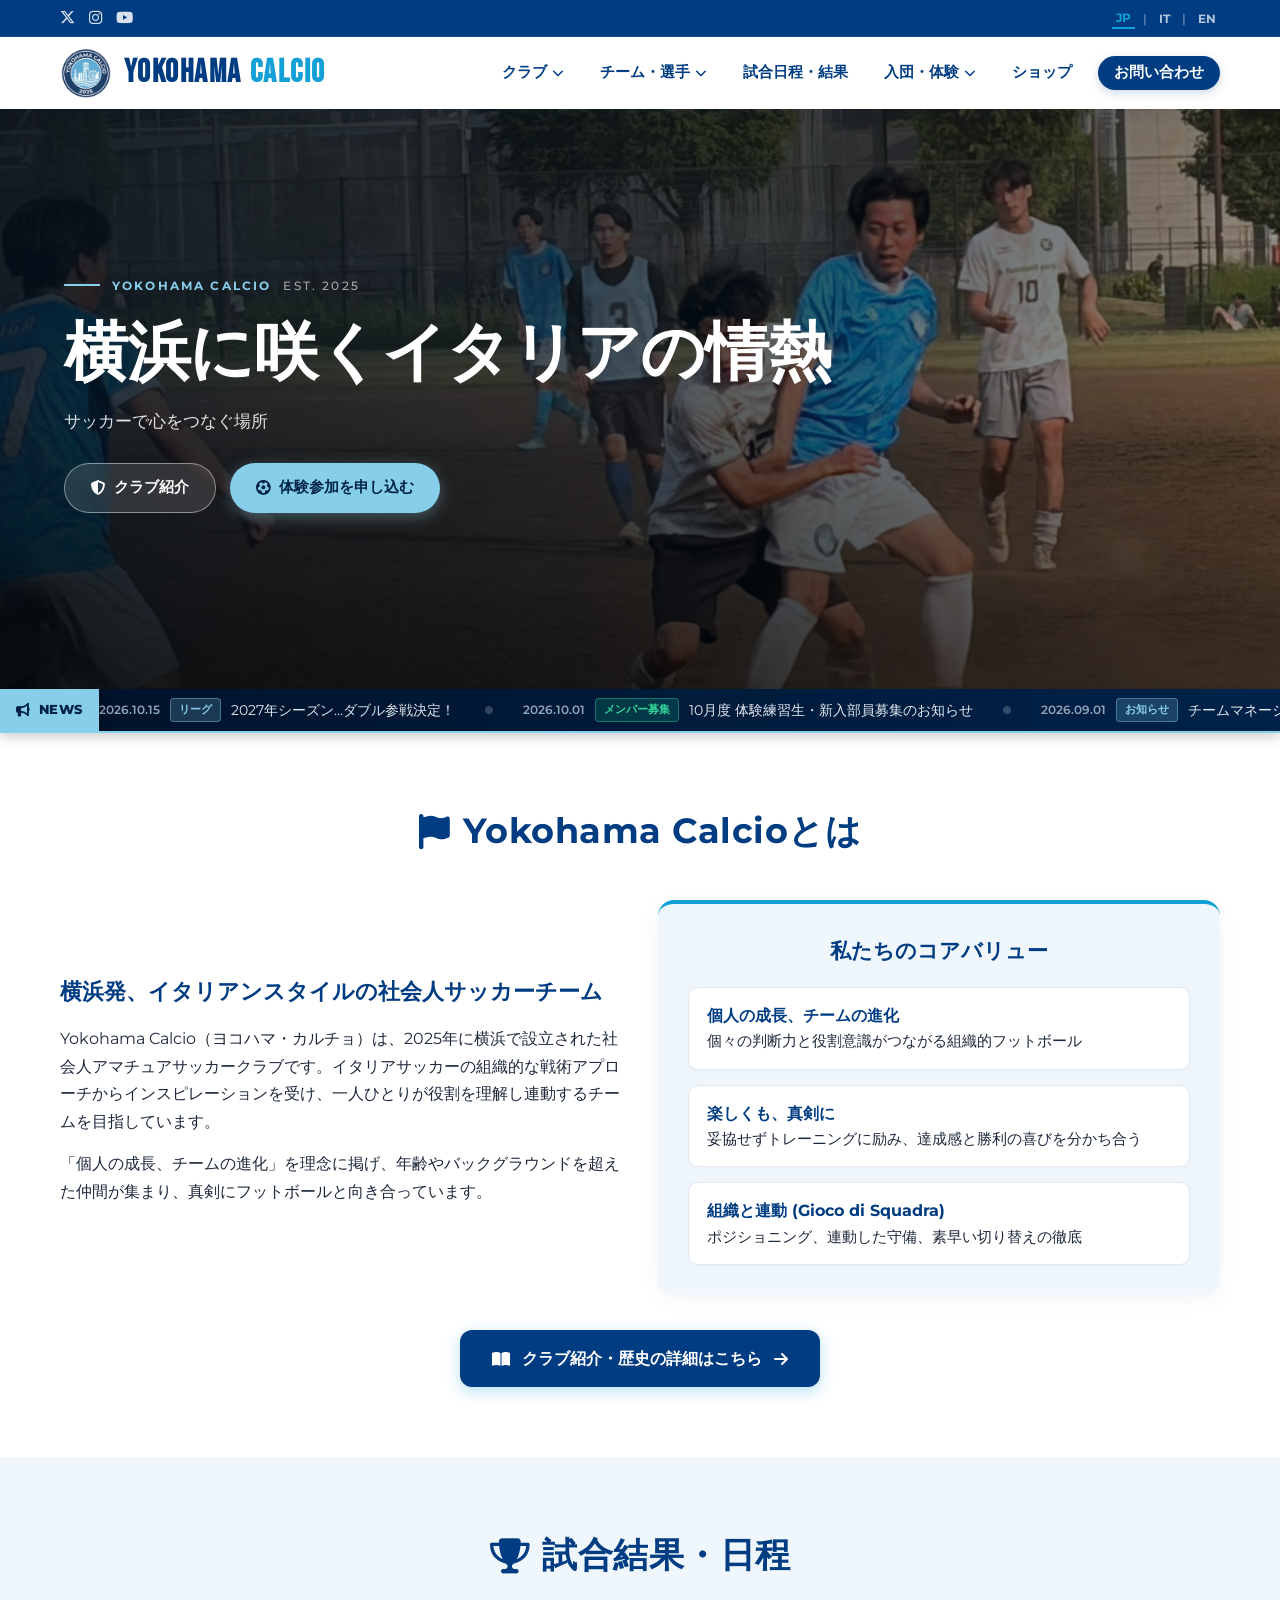
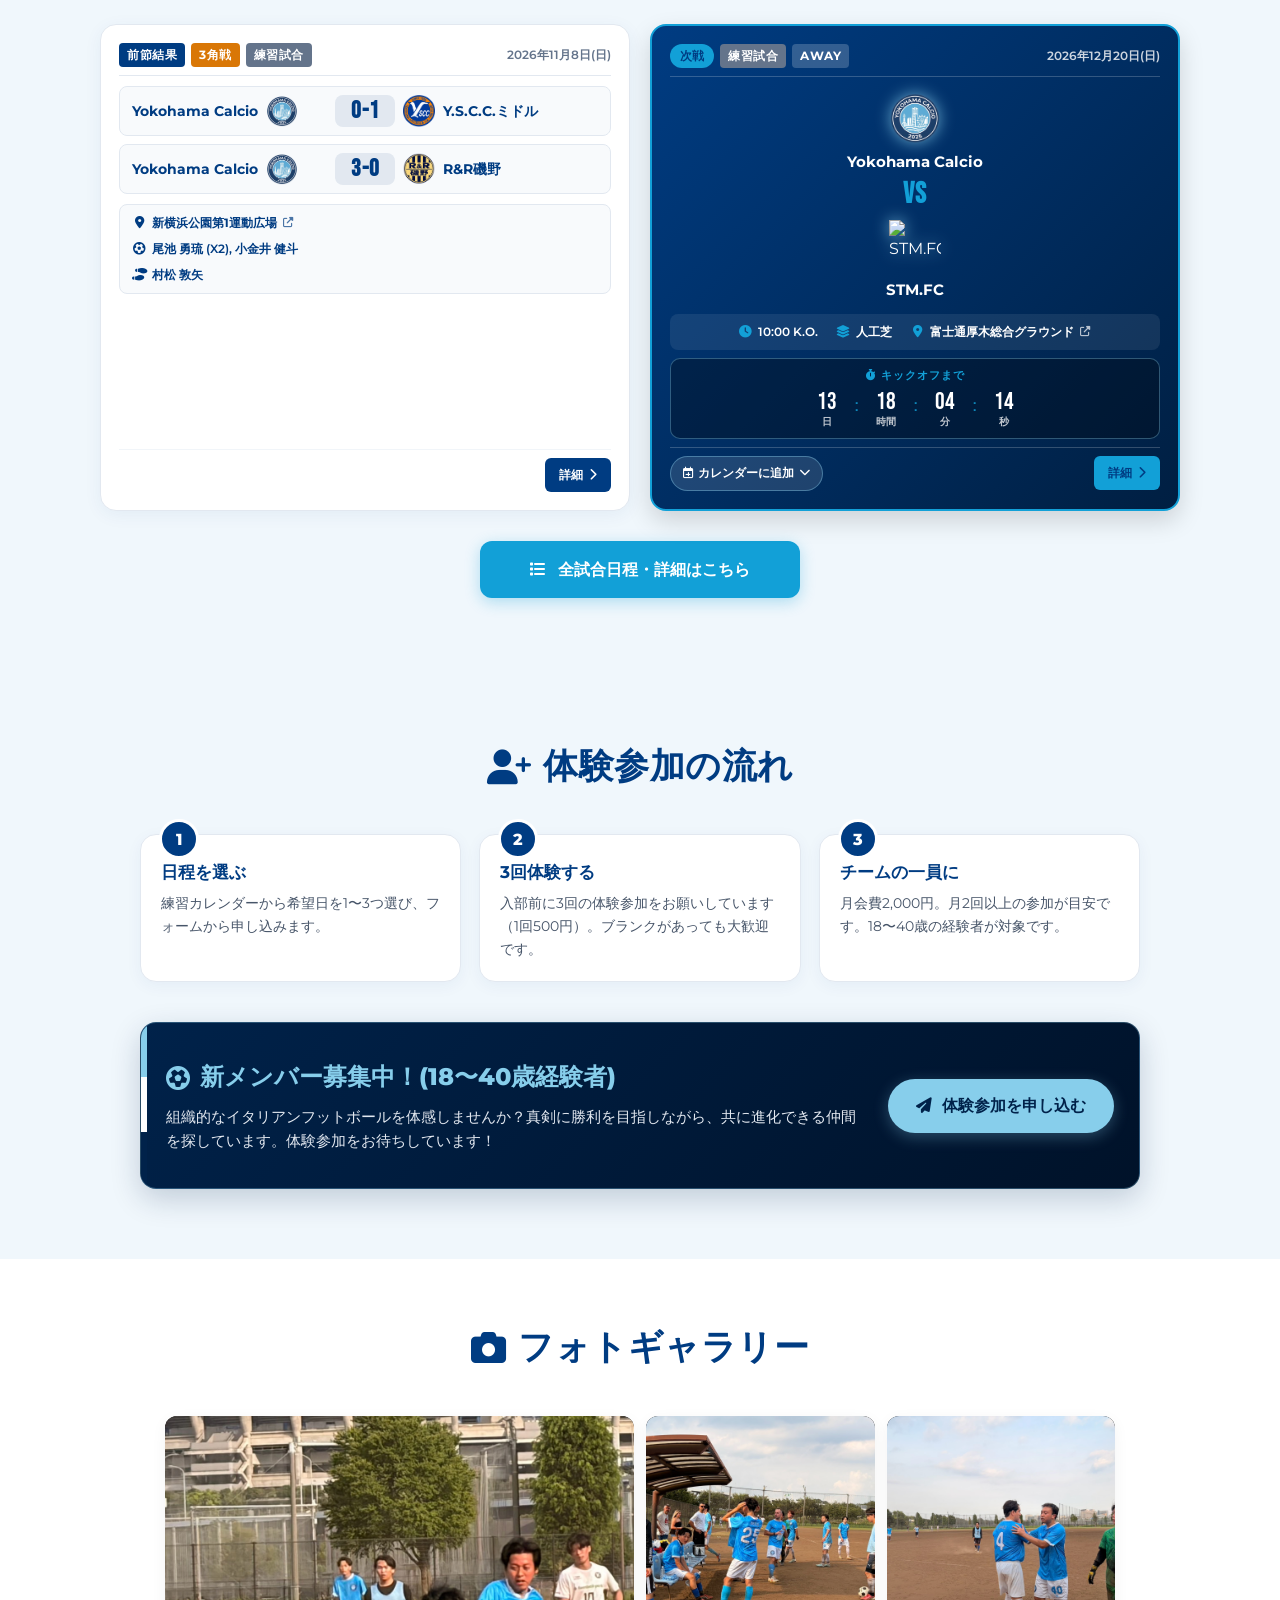
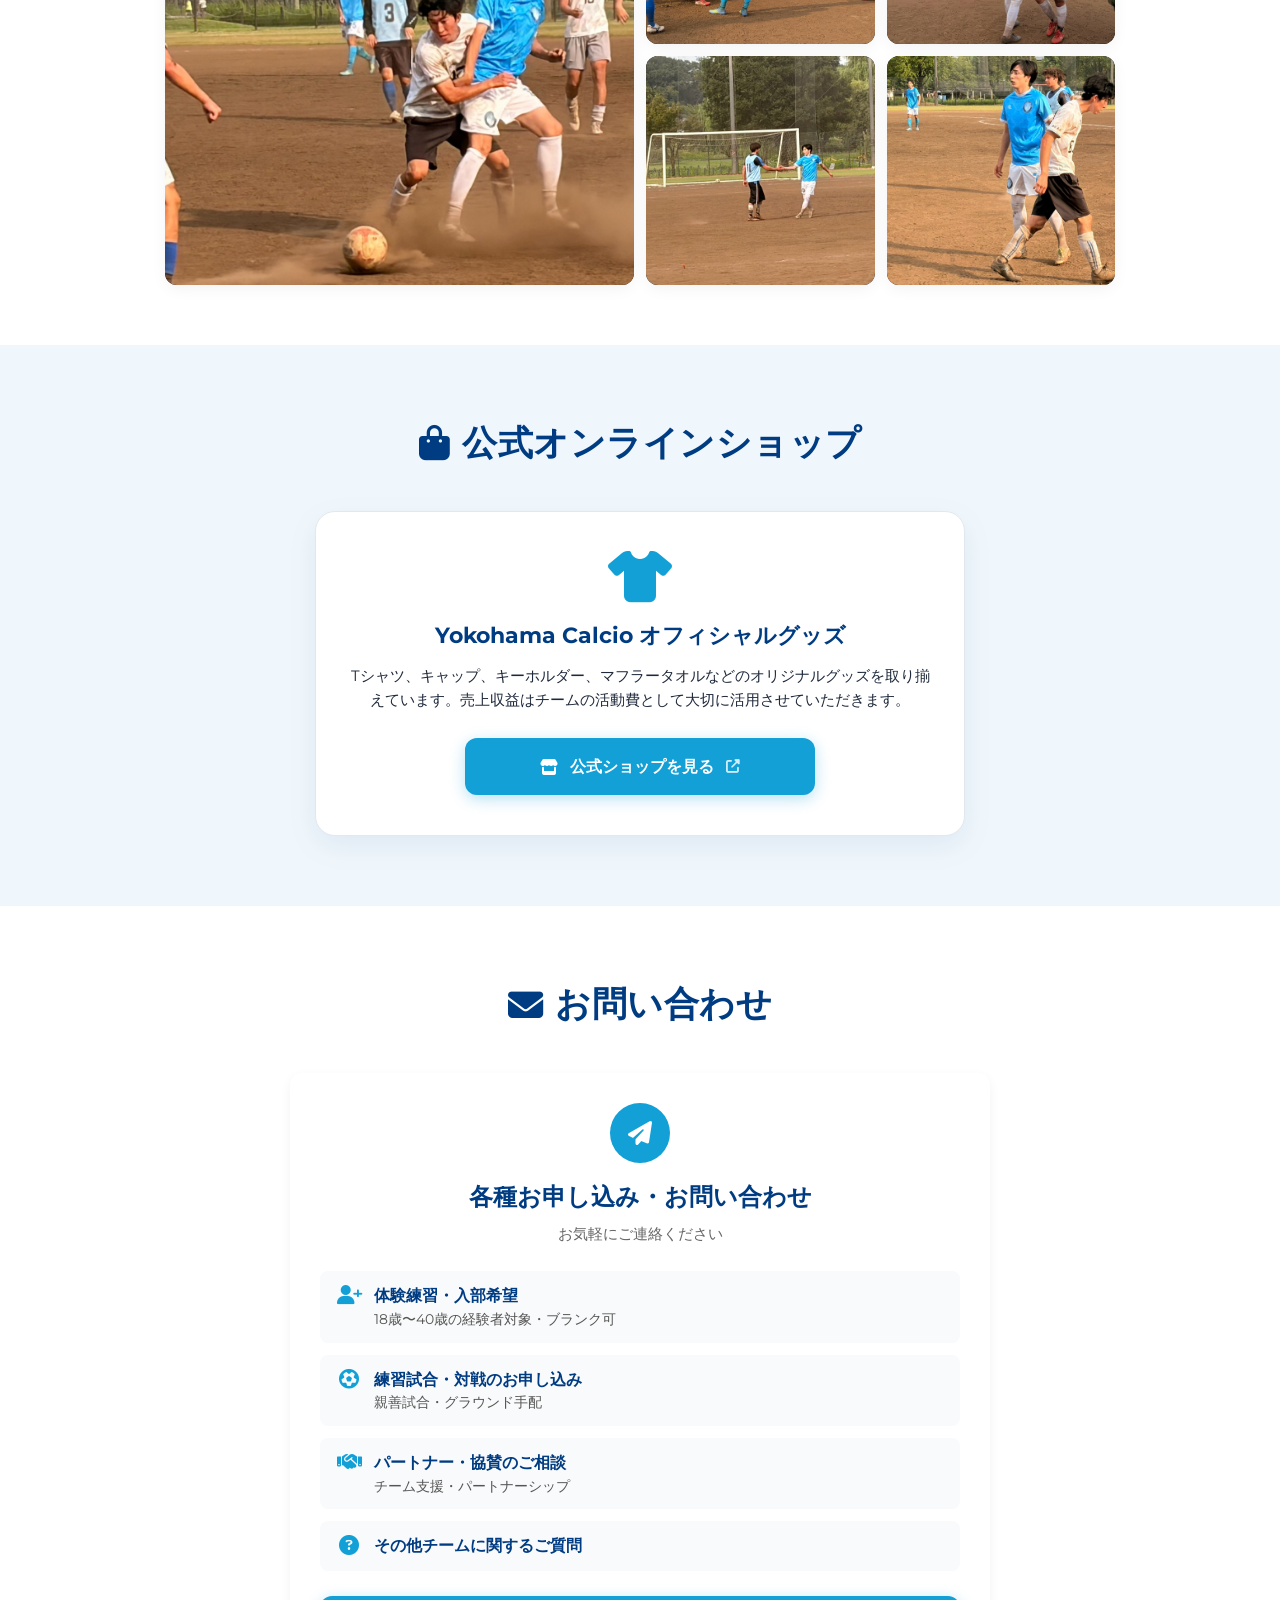
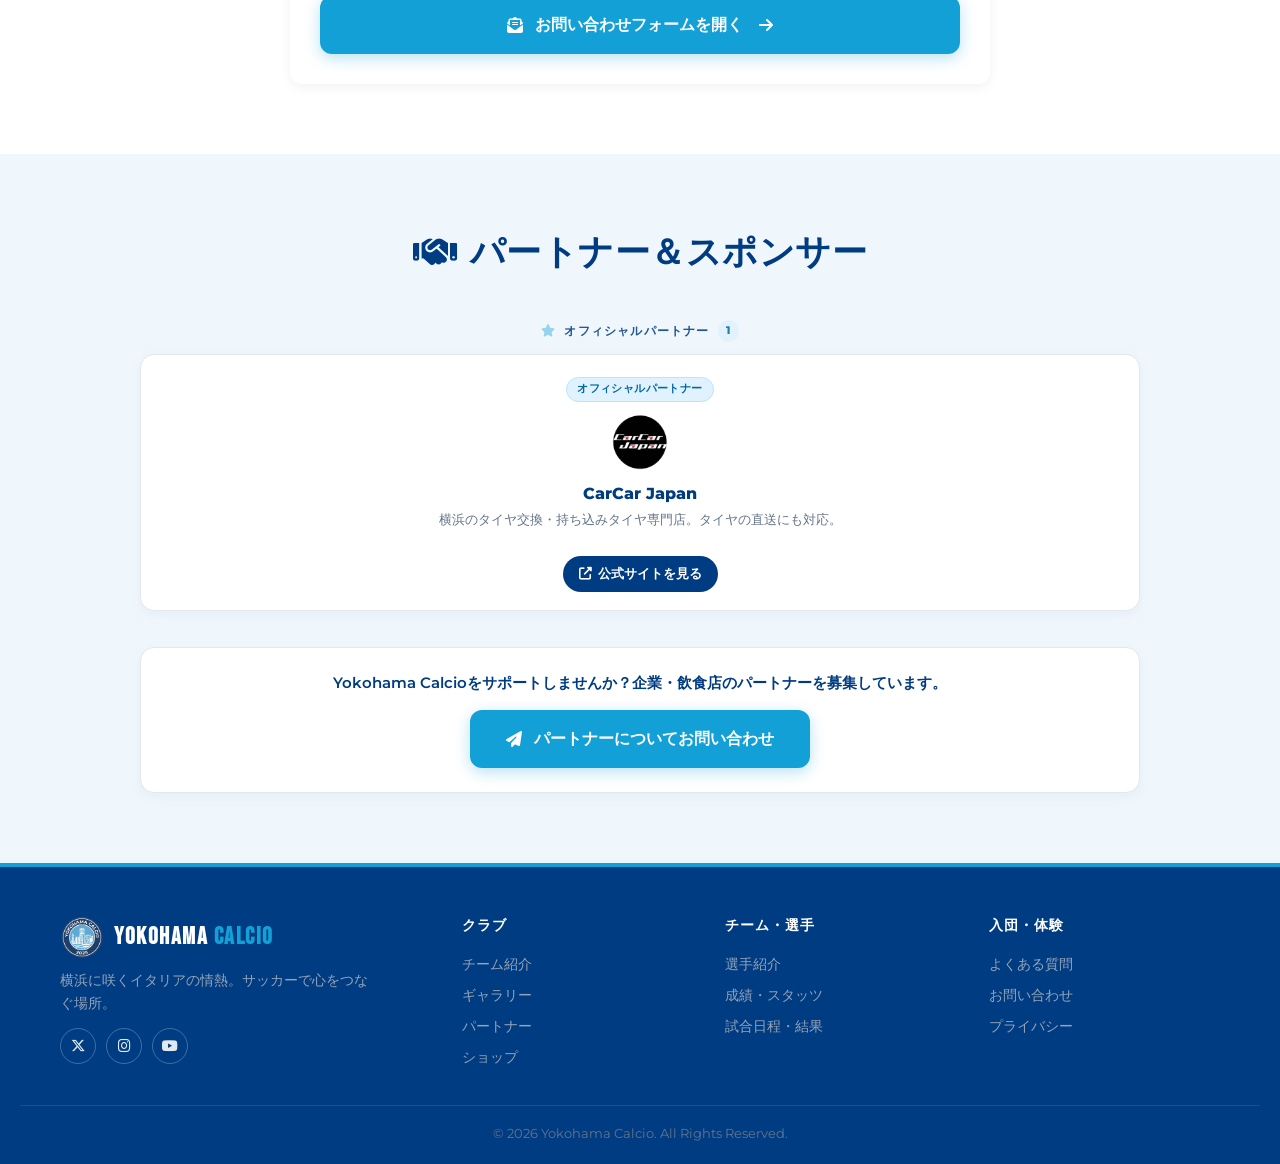
==== commit 9a474c6e: "Update index.html" ====
--- a/index.html
+++ b/index.html
@@ -313,7 +313,7 @@
     'i.res_title': 'Matches & Results', 'i.res_all': 'View All Matches', 'i.last': 'Last Match', 'i.next': 'Next Match', 'i.detail': 'Details', 'i.no_next': 'Next match date is being scheduled. Looking for a friendly match?', 'i.req_friendly': 'Request Friendly Match', 'i.cd_title': 'Countdown to Kick-off', 'i.cd_d': 'd', 'i.cd_h': 'h', 'i.cd_m': 'm', 'i.cd_s': 's', 'i.cal_add': 'Add to Calendar',
     'i.gal_title': 'Photo Gallery', 'i.shop_title': 'Official Online Shop', 'i.shop_card': 'Yokohama Calcio Official Merchandise', 'i.shop_desc': 'Discover t-shirts, caps, keychains, and scarves to support the team. Proceeds fund the club\'s activities.', 'i.shop_btn': 'Visit Official Store',
     'i.sp_title': 'Partners & Sponsors',
-    'i.sp_tier_official': 'Official Partner', 'i.sp_official': 'Official Partner', 'i.sp_carcar_desc': 'Tire change and installation specialists in Yokohama, with direct tire delivery.', 'i.sp_visit': 'Visit website',
+    'i.sp_tier_official': 'Official Partner', 'i.sp_official': 'Official Partner', 'i.sp_carcar_desc': 'Tire change and installation specialists in Yokohama, with direct tire delivery.', 'i.sp_visit': 'Visita il sito',
     'i.sp_cta_text': 'Want to support Yokohama Calcio? We are looking for business and restaurant partners.', 'i.sp_btn': 'Get in touch about a partnership',
     'i.ct_title': 'Contact Us', 'i.ct_sub': 'Inquiries & Applications', 'i.ct_card': 'Feel free to reach out', 'i.r1_h': 'Join / Trial Training', 'i.r1_d': 'Experienced players aged 18–40', 'i.r2_h': 'Friendly Match Requests', 'i.r2_d': 'Match scheduling & pitch setup', 'i.r3_h': 'Partnership & Sponsorship', 'i.r3_d': 'Support the club', 'i.r4_h': 'General Questions', 'i.ct_btn': 'Open Contact Form' }
 });
--- a/site-extras.css
+++ b/site-extras.css
@@ -134,7 +134,7 @@
 .cal-info h3 { color: #87ceeb; font-size: 1.15rem; margin-bottom: 10px; }
 .cal-info ul { margin: 0 0 18px 18px; line-height: 1.7; font-size: .92rem; }
 .cal-info .recruitment-btn { display: inline-flex; }
-/* ---------- 6. SCHEDE PARTITA, STRUTTURA UNIFICATA LOGO + NOME SOTTO ---------- */
+/* ---------- 6. SCHEDE PARTITA E MATCH CENTER ---------- */
 .matches-wrap { max-width: 860px; margin: 0 auto; }
 .block-title { font-size: 1.15rem; font-weight: 800; color: var(--dark-navy); margin: 34px 0 16px; display: flex; align-items: center; gap: 10px; }
 .block-title i { color: var(--primary-sky); }
@@ -144,194 +144,195 @@
 @keyframes flash { 0%, 60% { box-shadow: 0 0 0 4px rgba(135,206,235,.8); } 100% { box-shadow: 0 4px 16px rgba(0,60,130,.05); } }
 .mc-head { display: flex; justify-content: space-between; align-items: center; gap: 8px; flex-wrap: wrap; border-bottom: 1px solid #f1f5f9; padding-bottom: 10px; margin-bottom: 6px; }
 .mc-date { font-size: .8rem; font-weight: 700; color: #64748b; }
-/* Contenitore a 3 colonne per sfide singole (Home | Score/VS | Away) */
+/* Contenitore per sfide singole (Home | Score/VS | Away) */
 .match-teams-wrapper {
-display: grid !important;
-grid-template-columns: 1fr auto 1fr !important;
-align-items: center !important;
-justify-items: center !important;
-width: 100% !important;
-gap: 12px !important;
-margin: 14px 0 !important;
-}
-/* Colonna singola per ciascuna squadra: Stemma sopra e Nome sotto */
+display: flex;
+align-items: center;
+justify-content: space-between;
+width: 100%;
+margin: 16px 0;
+}
 .match-team-col {
-display: flex !important;
-flex-direction: column !important;
-align-items: center !important;
-justify-content: flex-start !important;
-text-align: center !important;
-width: 100% !important;
-min-width: 0 !important;
-}
-/* Contenitore stemma */
+display: flex;
+flex-direction: column; /* Logo SOPRA, Nome SOTTO */
+align-items: center;
+justify-content: flex-start;
+gap: 8px;
+flex: 1;
+width: 33.3%;
+text-align: center;
+}
 .match-team-logo {
-width: 64px !important;
-height: 64px !important;
-display: flex !important;
-align-items: center !important;
-justify-content: center !important;
-flex-shrink: 0 !important;
-margin-bottom: 6px !important;
-overflow: visible !important;
+width: 52px;
+height: 52px;
+display: flex;
+align-items: center;
+justify-content: center;
+flex-shrink: 0;
 }
 .match-team-logo img, .match-team-logo svg {
-width: 100% !important;
-height: 100% !important;
-max-width: 100% !important;
-max-height: 100% !important;
-object-fit: contain !important;
-display: block !important;
-}
-/* Nome squadra sotto lo stemma */
+width: 100%;
+height: 100%;
+max-width: 100%;
+max-height: 100%;
+object-fit: contain;
+display: block;
+}
 .match-team-name {
-font-weight: 700 !important;
-font-size: 0.88rem !important;
-line-height: 1.25 !important;
-color: var(--dark-navy, #003c82) !important;
-text-align: center !important;
-word-break: break-word !important;
-max-width: 100% !important;
-margin: 0 !important;
-padding: 0 2px !important;
+font-weight: 700;
+font-size: 0.95rem;
+line-height: 1.25;
+color: var(--dark-navy, #003c82);
+word-break: break-word;
 }
 .mc.next .match-team-name,
 .next-match-hero .match-team-name {
-color: #ffffff !important;
-}
-.mc.next .match-team-logo img[src*="logo.png"],
-.next-match-hero .match-team-logo img[src*="logo.png"] {
-filter: drop-shadow(0 0 10px rgba(135, 206, 235, 0.85)) !important;
--webkit-filter: drop-shadow(0 0 10px rgba(135, 206, 235, 0.85)) !important;
-}
-/* Centro (VS o Score) */
+color: #ffffff;
+}
+/* Effetto GLOW per loghi su schede scure (Next Match Hero & .mc.next) */
+.mc.next .match-team-logo img,
+.mc.next .match-team-logo svg,
+.next-match-hero .match-team-logo img,
+.next-match-hero .match-team-logo svg {
+filter: drop-shadow(0 0 8px rgba(135, 206, 235, 0.75));
+-webkit-filter: drop-shadow(0 0 8px rgba(135, 206, 235, 0.75));
+}
 .match-center-score {
-display: flex !important;
-align-items: center !important;
-justify-content: center !important;
-flex-shrink: 0 !important;
-padding: 0 4px !important;
+display: flex;
+align-items: center;
+justify-content: center;
+flex-shrink: 0;
+padding: 0 10px;
 }
 .mc-vs {
-font-family: var(--font-brand, 'Bebas Neue', sans-serif) !important;
-font-size: 2rem !important;
-font-weight: 800 !important;
-color: var(--primary-sky, #87ceeb) !important;
-letter-spacing: 1px !important;
-line-height: 1 !important;
+font-family: var(--font-brand, 'Bebas Neue', sans-serif);
+font-size: 1.8rem;
+font-weight: 800;
+color: var(--primary-sky, #87ceeb);
+letter-spacing: 1px;
+line-height: 1;
 }
 /* Box del punteggio unificato per tutte le partite concluse */
 .score-box {
-display: inline-flex !important;
-align-items: center !important;
-justify-content: center !important;
-background: #e2e8f0 !important;
-color: var(--dark-navy, #003c82) !important;
-font-family: 'Bebas Neue', var(--font-brand, sans-serif) !important;
-font-size: 1.6rem !important;
-font-weight: 800 !important;
-letter-spacing: 1px !important;
-padding: 4px 14px !important;
-border-radius: 8px !important;
-min-width: 64px !important;
-text-align: center !important;
-white-space: nowrap !important;
-line-height: 1 !important;
-box-shadow: 0 2px 6px rgba(0, 0, 0, 0.04) !important;
+display: inline-flex;
+align-items: center;
+justify-content: center;
+background: #e2e8f0;
+color: var(--dark-navy, #003c82);
+font-family: 'Bebas Neue', var(--font-brand, sans-serif);
+font-size: 1.5rem;
+font-weight: 800;
+letter-spacing: 1px;
+padding: 4px 14px;
+border-radius: 8px;
+min-width: 60px;
+text-align: center;
+white-space: nowrap;
+line-height: 1;
 }
 .mc.next .score-box,
 .next-match-hero .score-box {
-background: rgba(255, 255, 255, 0.15) !important;
-color: var(--primary-sky, #87ceeb) !important;
-border: 1px solid rgba(135, 206, 235, 0.3) !important;
+background: rgba(255, 255, 255, 0.15);
+color: var(--primary-sky, #87ceeb);
+border: 1px solid rgba(135, 206, 235, 0.3);
 }
 /* Grid Triangolare Prossima Partita (3 squadre) */
 .triangular-hero-grid {
-display: grid !important;
-grid-template-columns: 1fr auto 1fr auto 1fr !important;
-align-items: center !important;
-justify-items: center !important;
-width: 100% !important;
-gap: 6px !important;
-margin: 12px 0 !important;
+display: flex;
+align-items: flex-start;
+justify-content: space-between;
+width: 100%;
+margin: 16px 0;
 }
 .tri-vs-label {
-font-family: var(--font-brand, 'Bebas Neue', sans-serif) !important;
-font-size: 1.3rem !important;
-color: var(--primary-sky, #87ceeb) !important;
-font-weight: 800 !important;
-text-align: center !important;
-line-height: 1 !important;
-}
-/* Triangolari Conclusi (Righe di partite: Disposizione Logo sopra e Nome sotto) */
+font-family: var(--font-brand, 'Bebas Neue', sans-serif);
+font-size: 1.2rem;
+color: var(--primary-sky, #87ceeb);
+font-weight: 800;
+text-align: center;
+line-height: 1;
+padding-top: 15px;
+}
+/* Triangolari Conclusi (Righe di partite) */
 .triangular-teams-wrapper {
-display: flex !important;
-flex-direction: column !important;
-gap: 8px !important;
-width: 100% !important;
-margin: 10px 0 !important;
+display: flex;
+flex-direction: column;
+gap: 8px;
+width: 100%;
+margin: 10px 0;
 }
 .triangular-match-row {
-display: grid !important;
-grid-template-columns: minmax(0, 1fr) auto minmax(0, 1fr) !important;
-align-items: center !important;
-background: #f8fafc !important;
-border: 1px solid #e2e8f0 !important;
-border-radius: 8px !important;
-padding: 8px 12px !important;
-gap: 8px !important;
+display: flex;
+align-items: center;
+justify-content: space-between;
+background: #f8fafc;
+border: 1px solid #e2e8f0;
+border-radius: 8px;
+padding: 8px 12px;
+gap: 8px;
 }
 .mc.next .triangular-match-row,
 .next-match-hero .triangular-match-row {
-background: rgba(255, 255, 255, 0.08) !important;
-border-color: rgba(255, 255, 255, 0.15) !important;
+background: rgba(255, 255, 255, 0.08);
+border-color: rgba(255, 255, 255, 0.15);
 }
 .tri-team {
-display: flex !important;
-flex-direction: column !important;
-align-items: center !important;
-justify-content: flex-start !important;
-text-align: center !important;
-gap: 4px !important;
-min-width: 0 !important;
-width: 100% !important;
-}
-.tri-team.tri-home,
+display: flex;
+align-items: center;
+gap: 8px;
+min-width: 0;
+flex: 1;
+}
+.tri-team.tri-home {
+justify-content: flex-end;
+text-align: right;
+flex-direction: row-reverse;
+}
 .tri-team.tri-away {
-justify-content: flex-start !important;
-text-align: center !important;
+justify-content: flex-start;
+text-align: left;
+flex-direction: row;
 }
 .tri-team .logo {
-width: 36px !important;
-height: 36px !important;
-flex-shrink: 0 !important;
-display: flex !important;
-align-items: center !important;
-justify-content: center !important;
-margin-bottom: 2px !important;
+width: 32px;
+height: 32px;
+flex-shrink: 0;
+display: flex;
+align-items: center;
+justify-content: center;
 }
 .tri-team .logo img {
-width: 100% !important;
-height: 100% !important;
-object-fit: contain !important;
+width: 100%;
+height: 100%;
+object-fit: contain;
 }
 .tri-team-name {
-font-size: 0.80rem !important;
-font-weight: 700 !important;
-color: var(--dark-navy, #003c82) !important;
-line-height: 1.2 !important;
-word-break: break-word !important;
-text-align: center !important;
+font-size: 0.85rem;
+font-weight: 700;
+color: var(--dark-navy, #003c82);
+line-height: 1.2;
 }
 .mc.next .tri-team-name,
 .next-match-hero .tri-team-name {
-color: #ffffff !important;
+color: #ffffff;
 }
 .mc-foot { display: flex; justify-content: space-between; align-items: center; gap: 10px; margin-top: 12px; flex-wrap: wrap; }
 .mc-meta { font-size: .8rem; color: #64748b; font-weight: 600; display: flex; gap: 6px 14px; flex-wrap: wrap; }
 .mc-actions { display: flex; gap: 8px; }
 .mc-btn { background: transparent; border: 1px solid #cbd5e1; color: var(--dark-navy); border-radius: 8px; padding: 7px 12px; font: inherit; font-size: .78rem; font-weight: 700; cursor: pointer; display: inline-flex; align-items: center; gap: 6px; text-decoration: none; }
 .mc-btn:hover, .mc-btn[aria-expanded="true"] { background: var(--dark-navy); color: #fff; border-color: var(--dark-navy); }
+/* Pulsanti per schede scure (.mc.next) ad alto contrasto */
+.mc.next .mc-btn {
+color: #ffffff;
+border-color: rgba(255, 255, 255, 0.4);
+background: rgba(255, 255, 255, 0.1);
+}
+.mc.next .mc-btn:hover,
+.mc.next .mc-btn[aria-expanded="true"] {
+background: var(--primary-sky, #87ceeb);
+color: var(--dark-navy, #003c82);
+border-color: var(--primary-sky, #87ceeb);
+}
 .mc-details { margin-top: 14px; background: #f8fafc; border-radius: 12px; padding: 14px 16px; display: grid; gap: 8px; font-size: .88rem; color: #334155; }
 .mc-details[hidden] { display: none; }
 .mc-details .line { display: flex; gap: 8px; align-items: baseline; line-height: 1.45; }
@@ -412,6 +413,7 @@
 .btn-match-detail, .btn-match-detail-hero { font-size: .76rem; font-weight: 800; padding: 7px 14px; border-radius: 6px; text-decoration: none; display: inline-flex; align-items: center; gap: 6px; white-space: nowrap; }
 .btn-match-detail { background: var(--dark-navy, #003c82); color: #fff; }
 .btn-match-detail-hero { background: var(--primary-sky, #87ceeb); color: var(--dark-navy, #003c82); }
+.btn-match-detail-hero:hover { background: #ffffff; color: var(--dark-navy, #003c82); }
 /* Countdown & Aggiungi al Calendario */
 .match-countdown-wrapper { margin-top: 8px; padding: 8px 10px; background: rgba(0,0,0,.3); border: 1px solid rgba(135,206,235,.35); border-radius: 10px; text-align: center; }
 .countdown-title { font-size: .7rem; font-weight: 700; color: var(--primary-sky, #87ceeb); text-transform: uppercase; letter-spacing: 1px; margin-bottom: 5px; }
@@ -431,17 +433,13 @@
 @media (max-width: 600px) {
 .section-title { font-size: 1.4rem !important; }
 .mc { padding: 14px; }
-.match-team-logo { width: 52px !important; height: 52px !important; }
-.match-team-name { font-size: .78rem !important; }
-.score-box { font-size: 1.35rem !important; padding: 3px 10px !important; min-width: 52px !important; }
-.mc-vs { font-size: 1.6rem !important; }
-.triangular-hero-grid .match-team-logo { width: 40px !important; height: 40px !important; }
-.tri-team .logo { width: 30px !important; height: 30px !important; }
-.tri-team-name { font-size: .76rem !important; }
-}
-@media (max-width: 480px) {
-.tri-team .card-logo-wrap, .tri-team .card-logo-wrap.md { width: 40px; height: 40px; }
-.tri-score { font-size: 1.4rem; padding: 4px 10px; }
+.match-team-logo { width: 44px; height: 44px; }
+.match-team-name { font-size: .82rem; }
+.score-box { font-size: 1.35rem; padding: 3px 10px; min-width: 52px; }
+.mc-vs { font-size: 1.5rem; }
+.triangular-hero-grid .match-team-logo { width: 36px; height: 36px; }
+.tri-team .logo { width: 28px; height: 28px; }
+.tri-team-name { font-size: .78rem; }
 }
 /* ---------- 7. PARTNER & SPONSOR ---------- */
 .partners-wrap { max-width: 1000px; margin: 0 auto; display: flex; flex-direction: column; gap: 26px; }
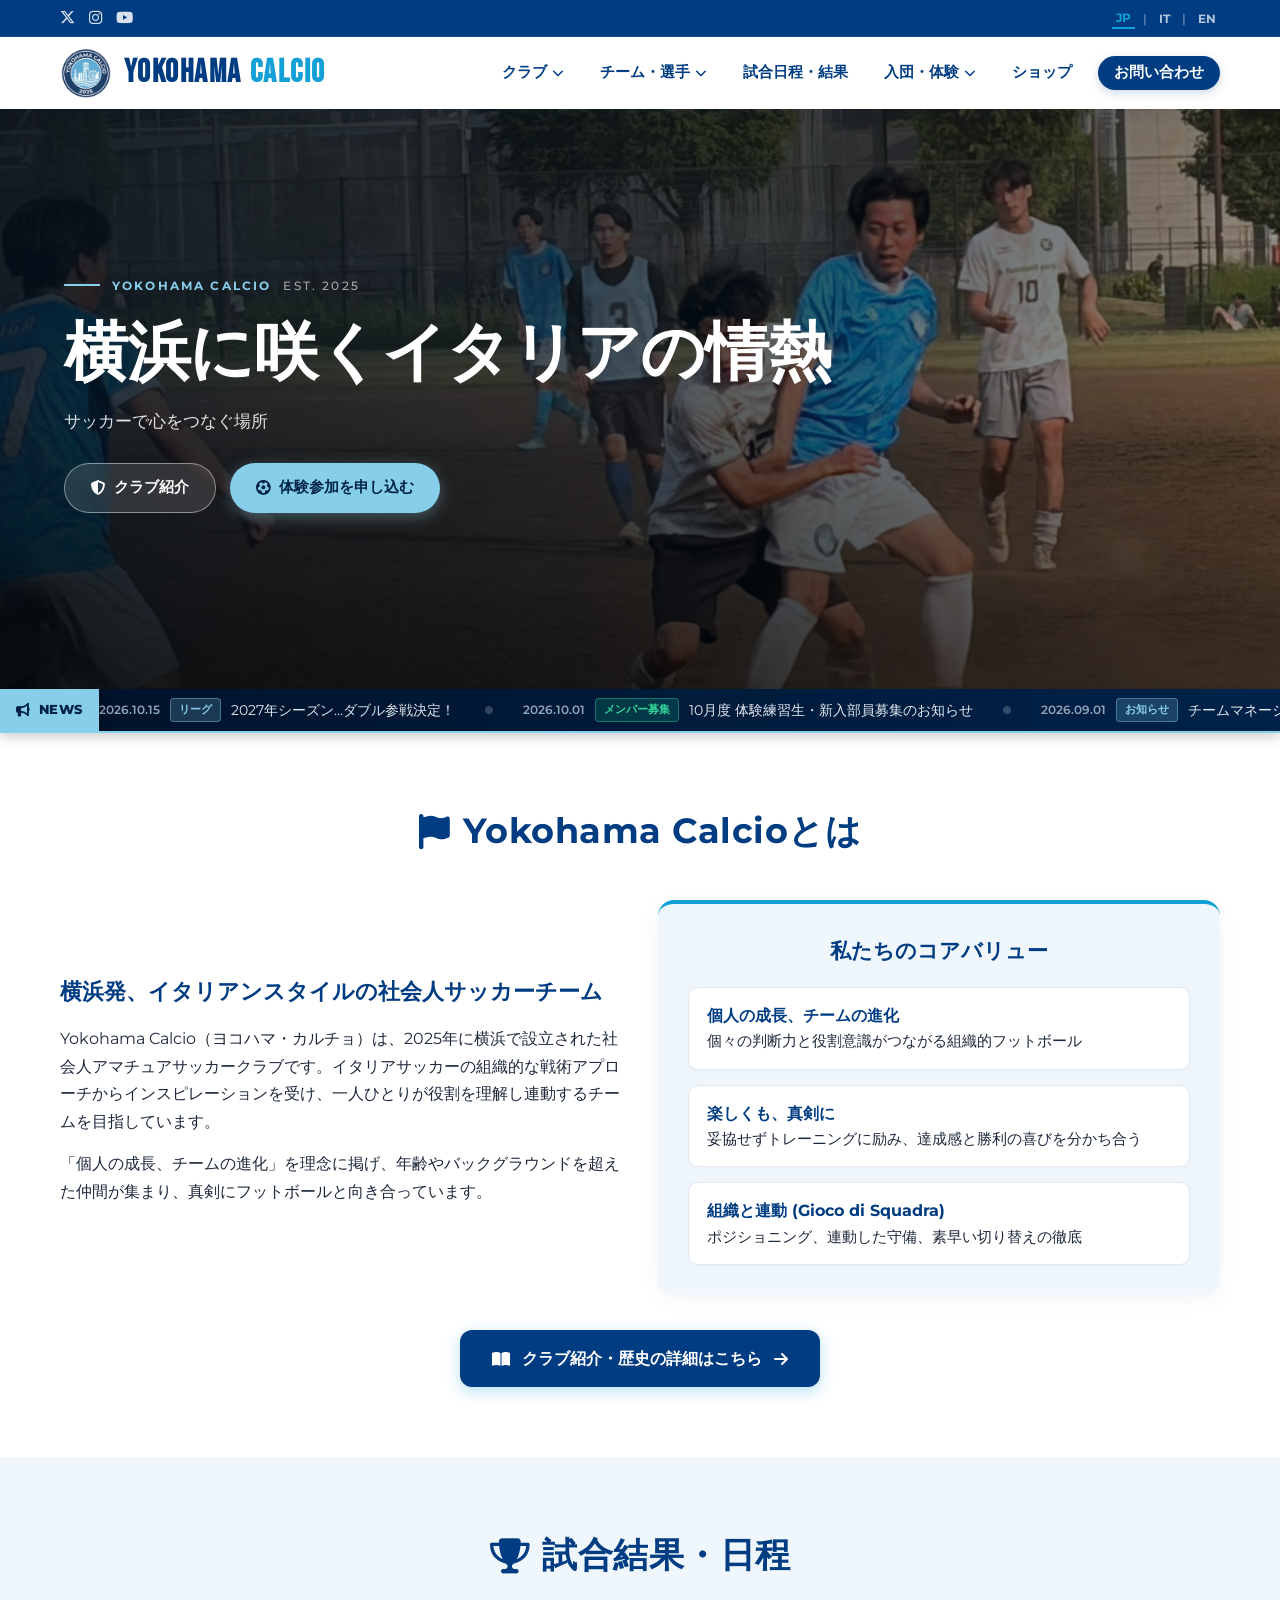
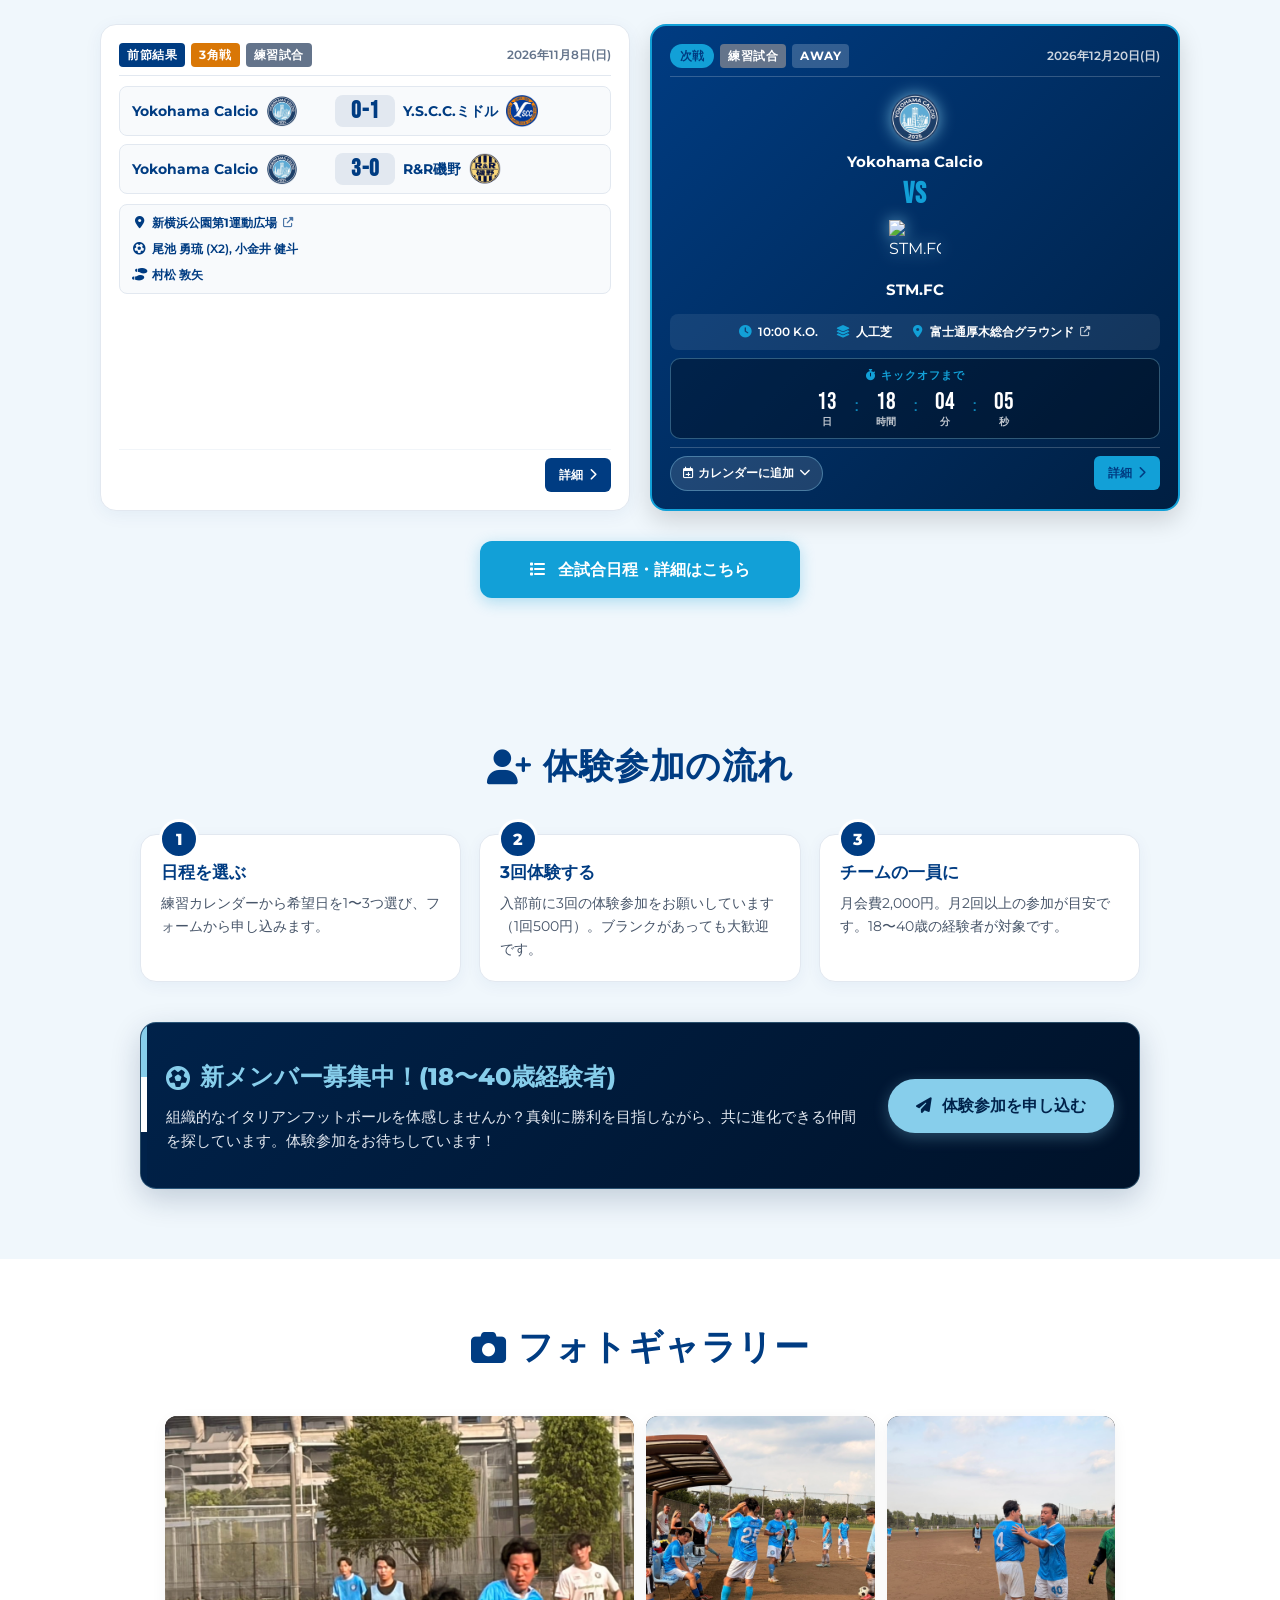
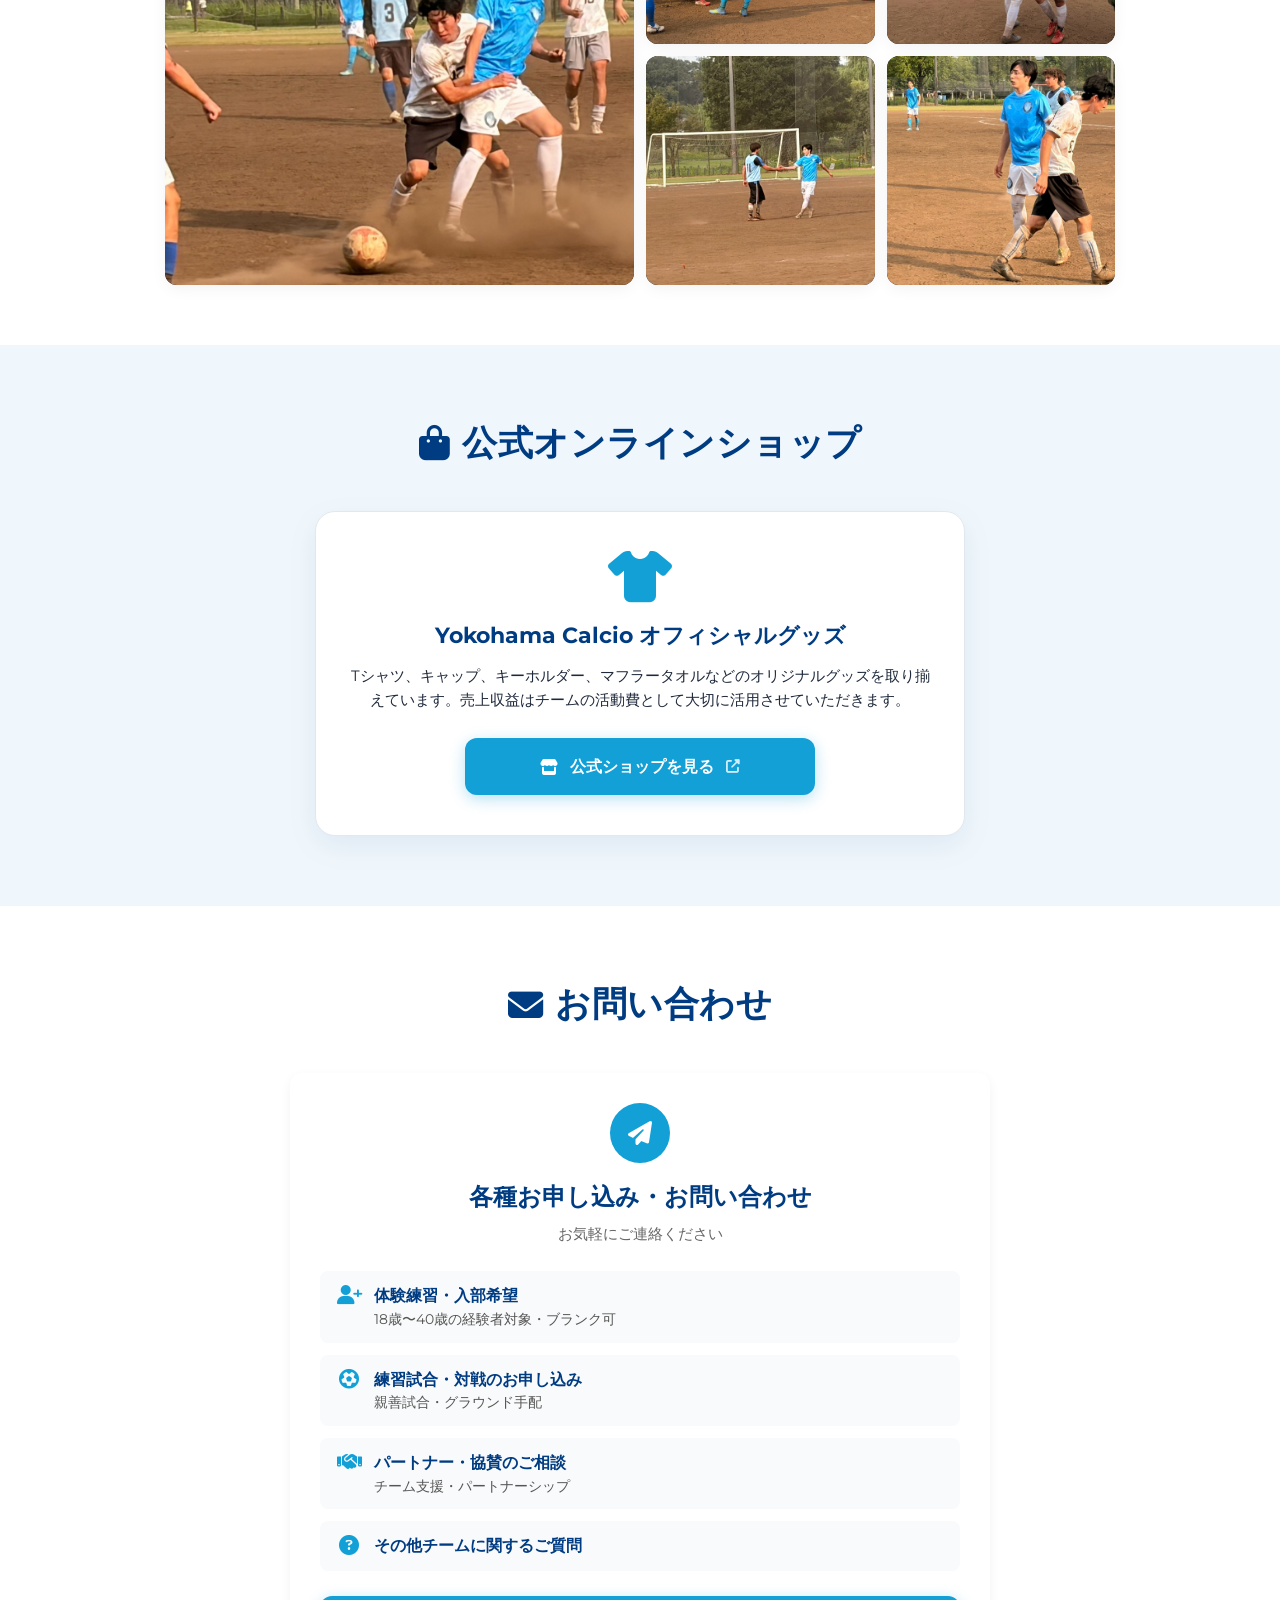
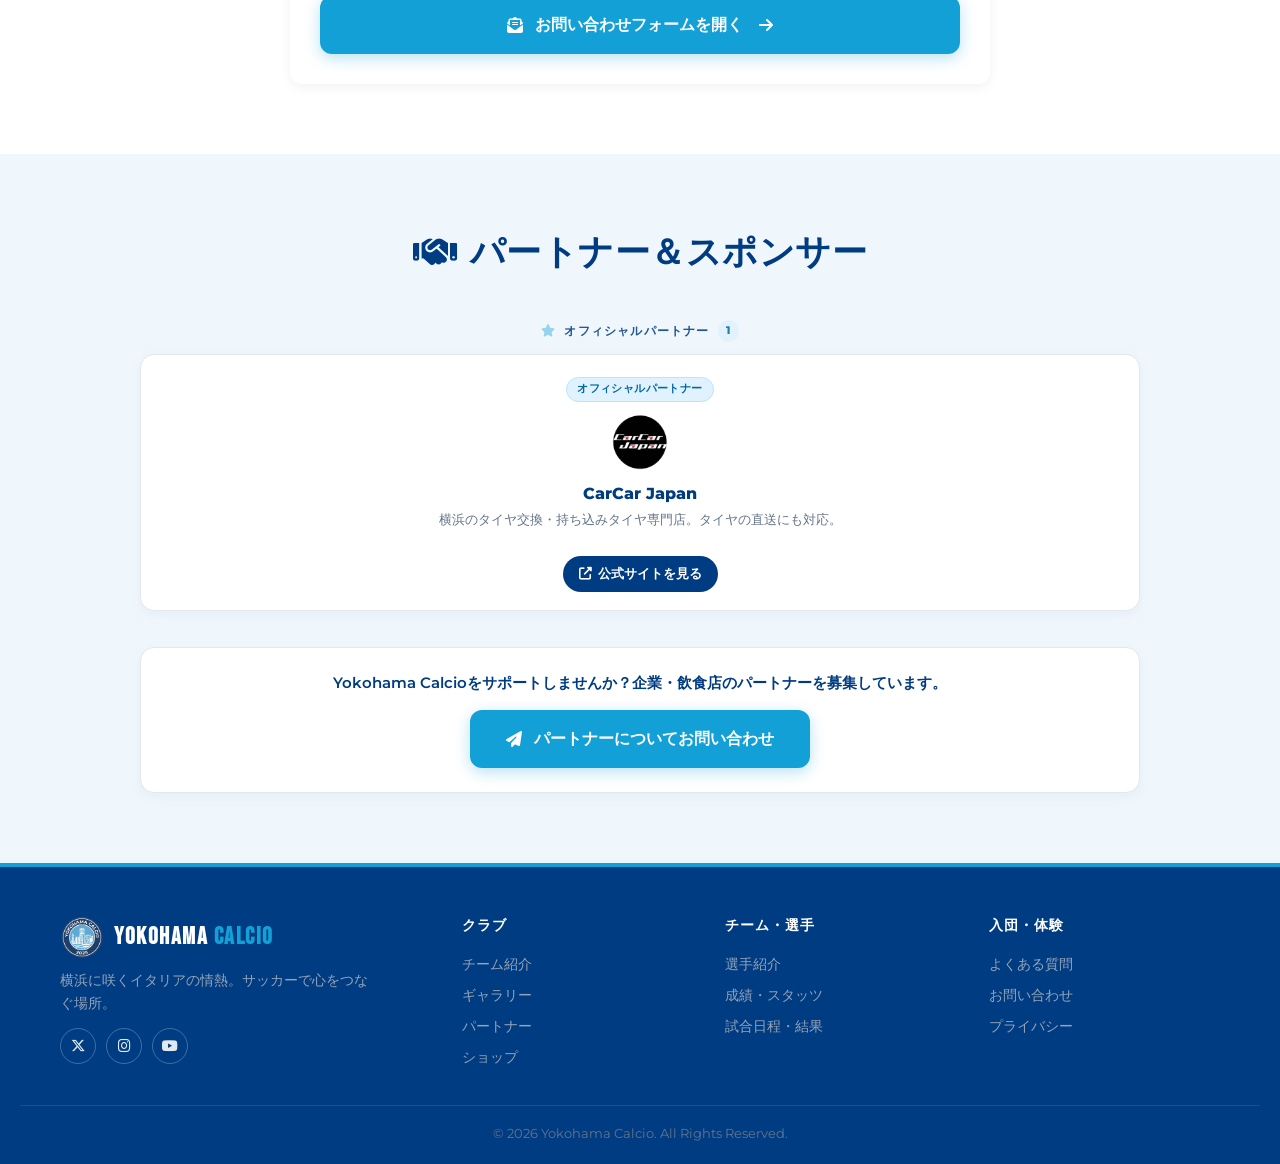
==== commit a1dd8ec7: "Update index.html" ====
--- a/index.html
+++ b/index.html
@@ -313,7 +313,7 @@
     'i.res_title': 'Matches & Results', 'i.res_all': 'View All Matches', 'i.last': 'Last Match', 'i.next': 'Next Match', 'i.detail': 'Details', 'i.no_next': 'Next match date is being scheduled. Looking for a friendly match?', 'i.req_friendly': 'Request Friendly Match', 'i.cd_title': 'Countdown to Kick-off', 'i.cd_d': 'd', 'i.cd_h': 'h', 'i.cd_m': 'm', 'i.cd_s': 's', 'i.cal_add': 'Add to Calendar',
     'i.gal_title': 'Photo Gallery', 'i.shop_title': 'Official Online Shop', 'i.shop_card': 'Yokohama Calcio Official Merchandise', 'i.shop_desc': 'Discover t-shirts, caps, keychains, and scarves to support the team. Proceeds fund the club\'s activities.', 'i.shop_btn': 'Visit Official Store',
     'i.sp_title': 'Partners & Sponsors',
-    'i.sp_tier_official': 'Official Partner', 'i.sp_official': 'Official Partner', 'i.sp_carcar_desc': 'Tire change and installation specialists in Yokohama, with direct tire delivery.', 'i.sp_visit': 'Visita il sito',
+    'i.sp_tier_official': 'Official Partner', 'i.sp_official': 'Official Partner', 'i.sp_carcar_desc': 'Tire change and installation specialists in Yokohama, with direct tire delivery.', 'i.sp_visit': 'Visit website',
     'i.sp_cta_text': 'Want to support Yokohama Calcio? We are looking for business and restaurant partners.', 'i.sp_btn': 'Get in touch about a partnership',
     'i.ct_title': 'Contact Us', 'i.ct_sub': 'Inquiries & Applications', 'i.ct_card': 'Feel free to reach out', 'i.r1_h': 'Join / Trial Training', 'i.r1_d': 'Experienced players aged 18–40', 'i.r2_h': 'Friendly Match Requests', 'i.r2_d': 'Match scheduling & pitch setup', 'i.r3_h': 'Partnership & Sponsorship', 'i.r3_d': 'Support the club', 'i.r4_h': 'General Questions', 'i.ct_btn': 'Open Contact Form' }
 });
@@ -406,8 +406,8 @@
           </div>
           <div class="tri-score score-box">${esc(sub.score || 'VS')}</div>
           <div class="tri-team tri-away">
+            <span class="tri-team-name">${esc(aName)}</span>
             <div class="logo">${d.logoImg(aLogo, aName, aFb)}</div>
-            <span class="tri-team-name">${esc(aName)}</span>
           </div>
         </div>
       `;
@@ -538,7 +538,9 @@
       <div class="no-match-icon"><i class="fas fa-handshake-angle"></i></div>
       <p class="no-match-text" data-i18n="i.no_next">${t('i.no_next')}</p>
       <a href="contact.html?type=match" class="btn-match-detail-hero btn-no-match">
+        <i class="fas fa-paper-plane"></i>
         <span data-i18n="i.req_friendly">${t('i.req_friendly')}</span>
+        <i class="fas fa-arrow-right" style="margin-left: 6px;"></i>
       </a>
     </div>
   </div>`;
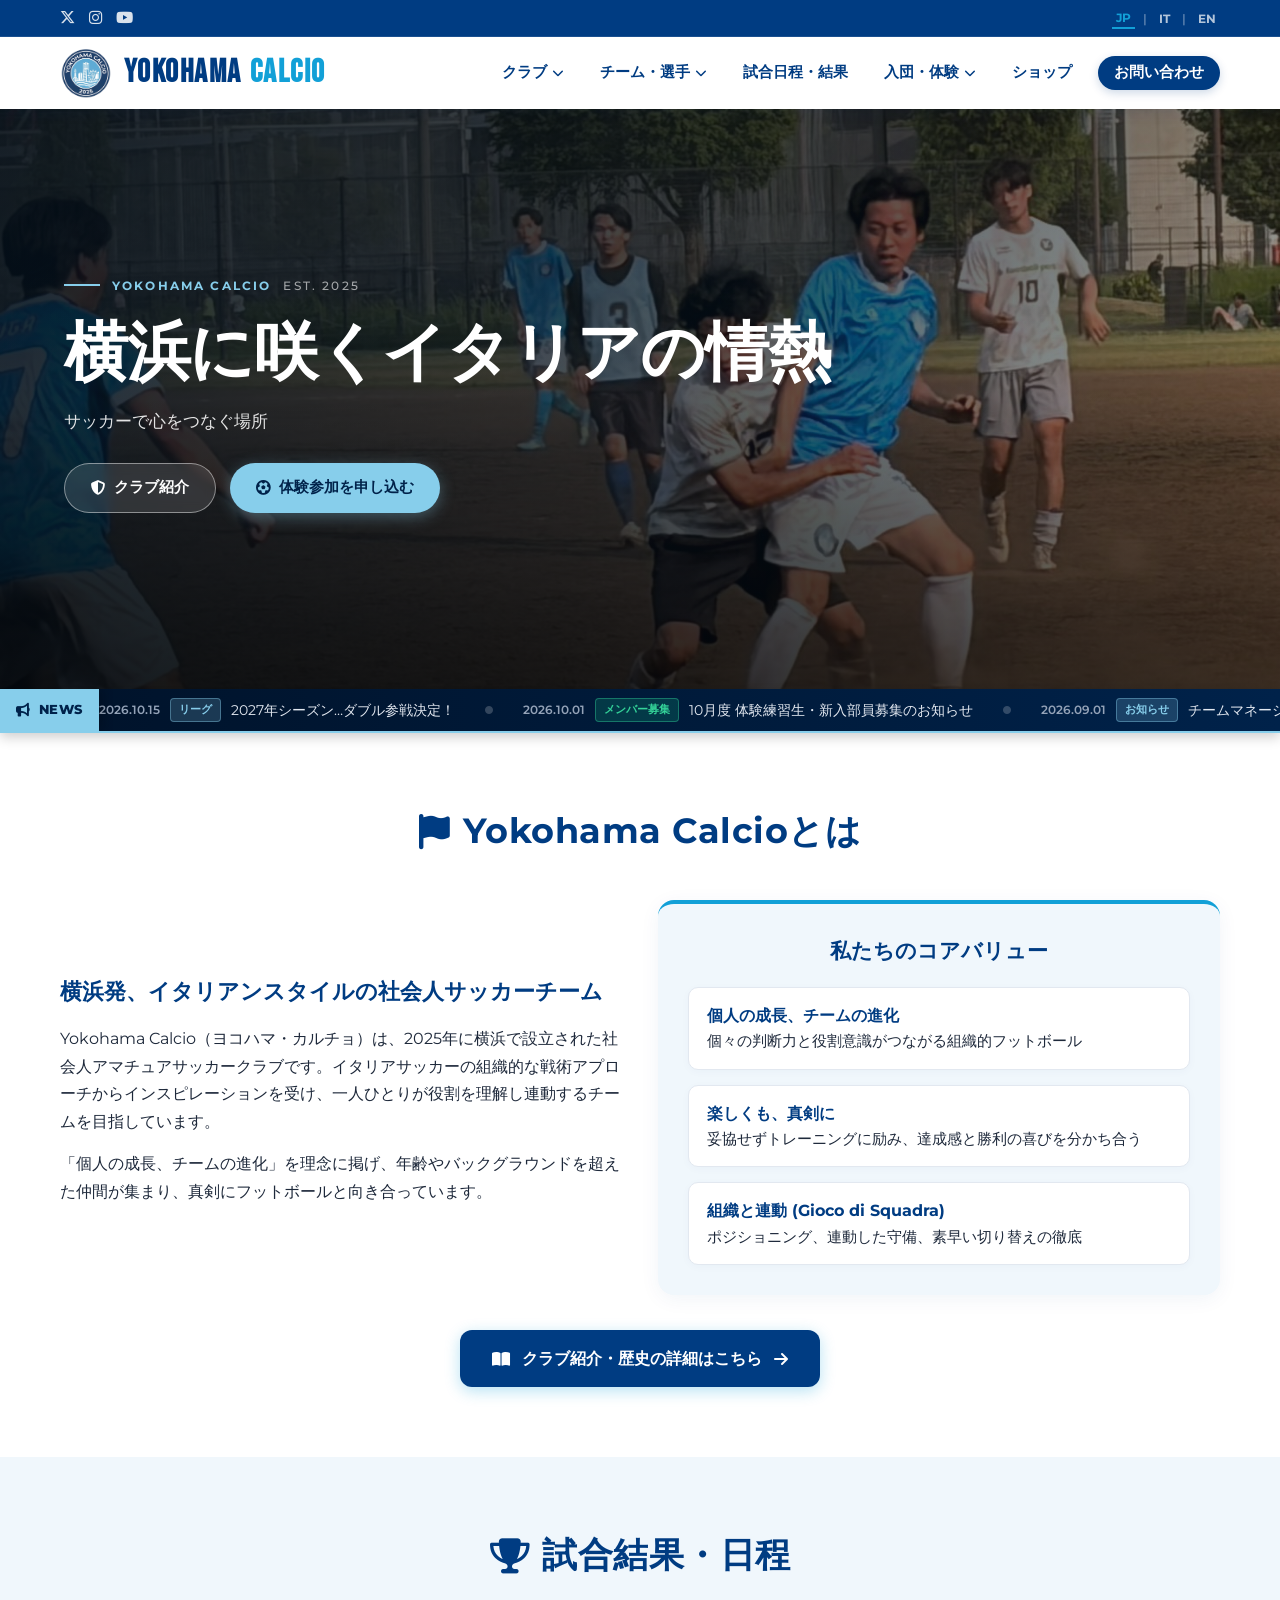
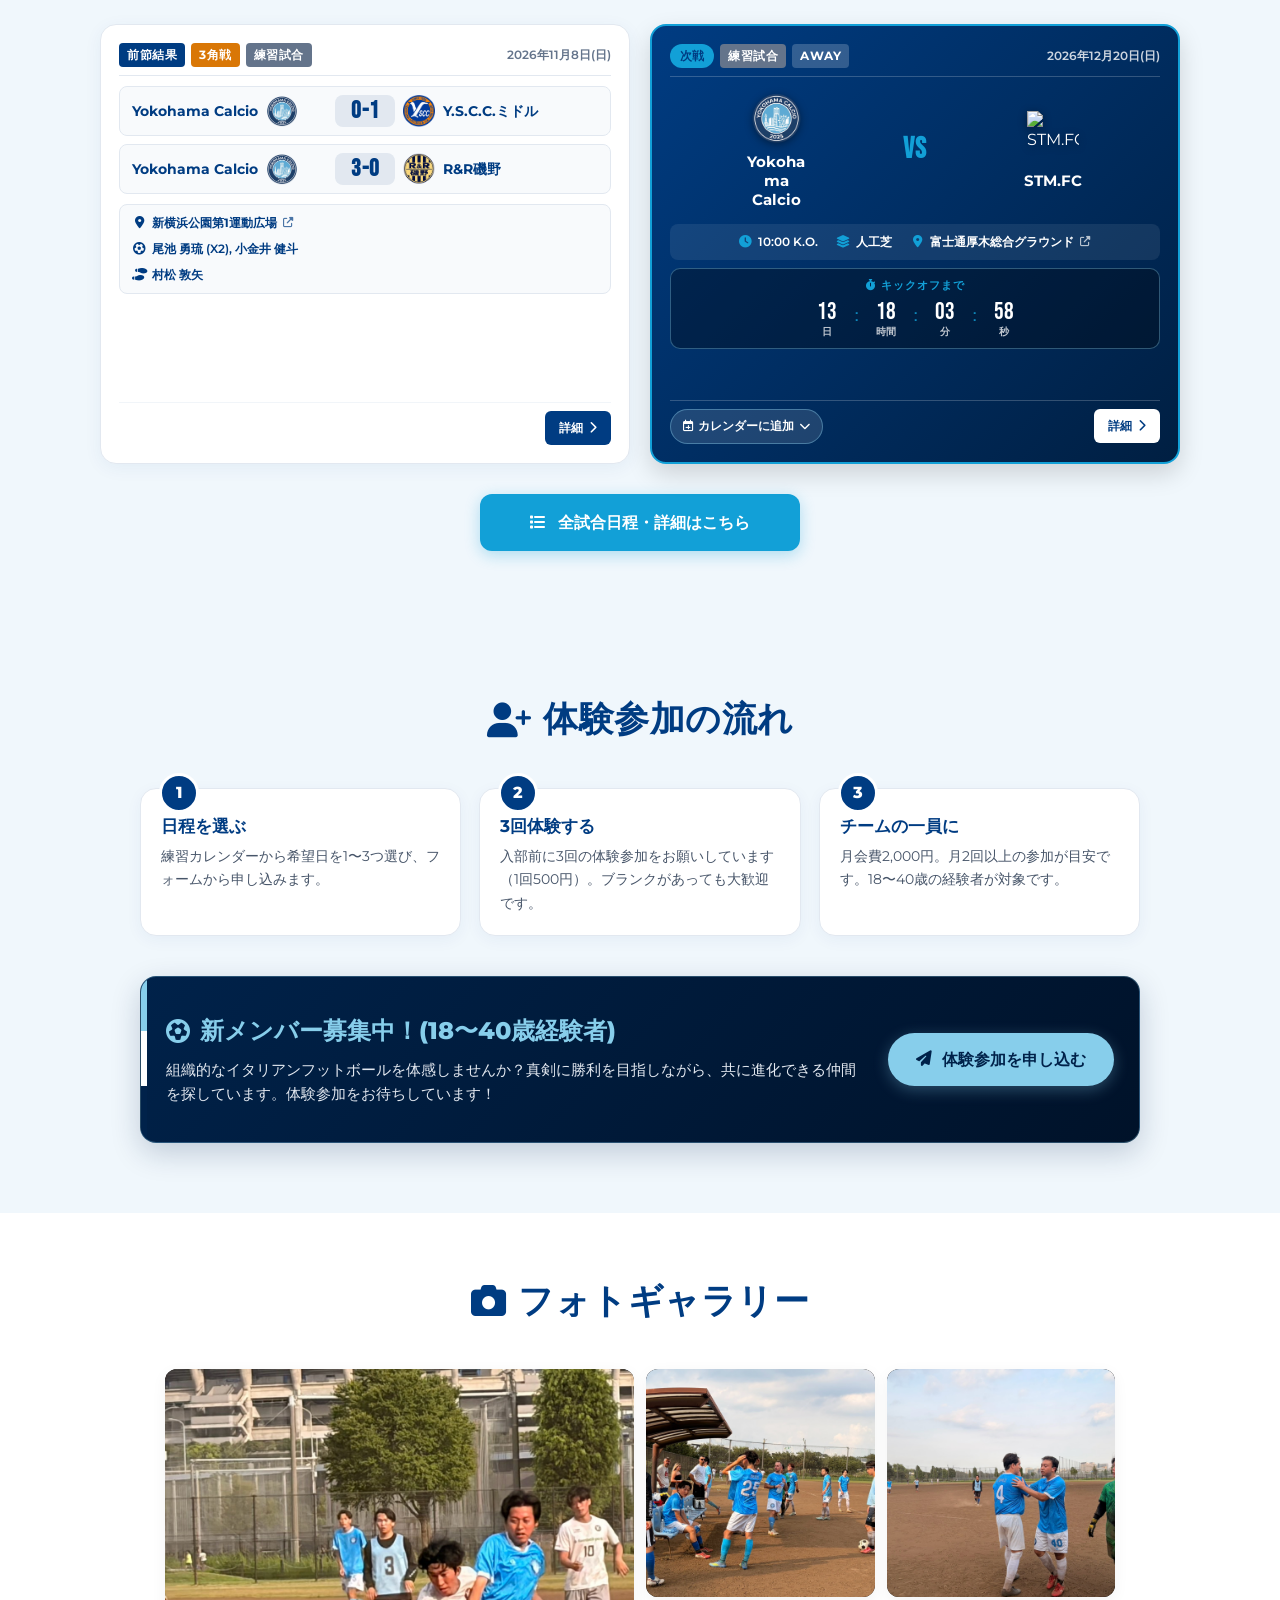
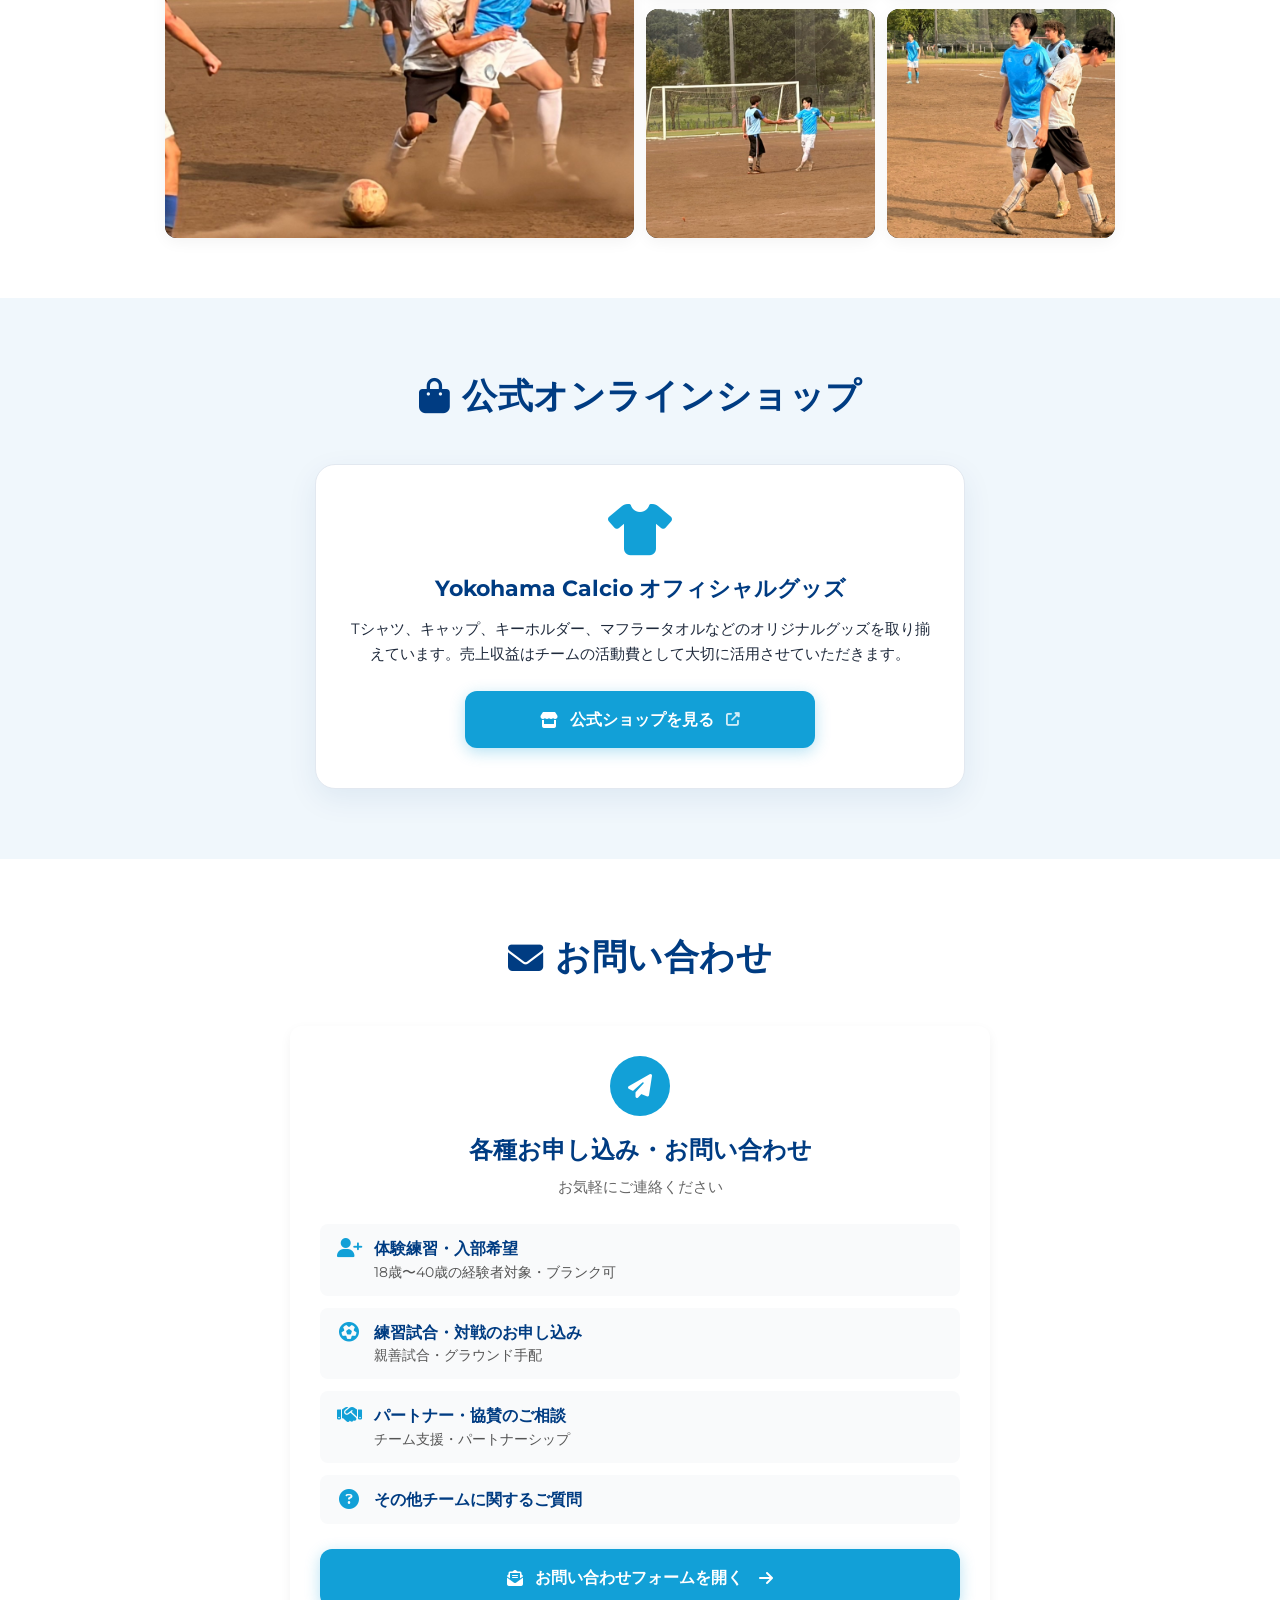
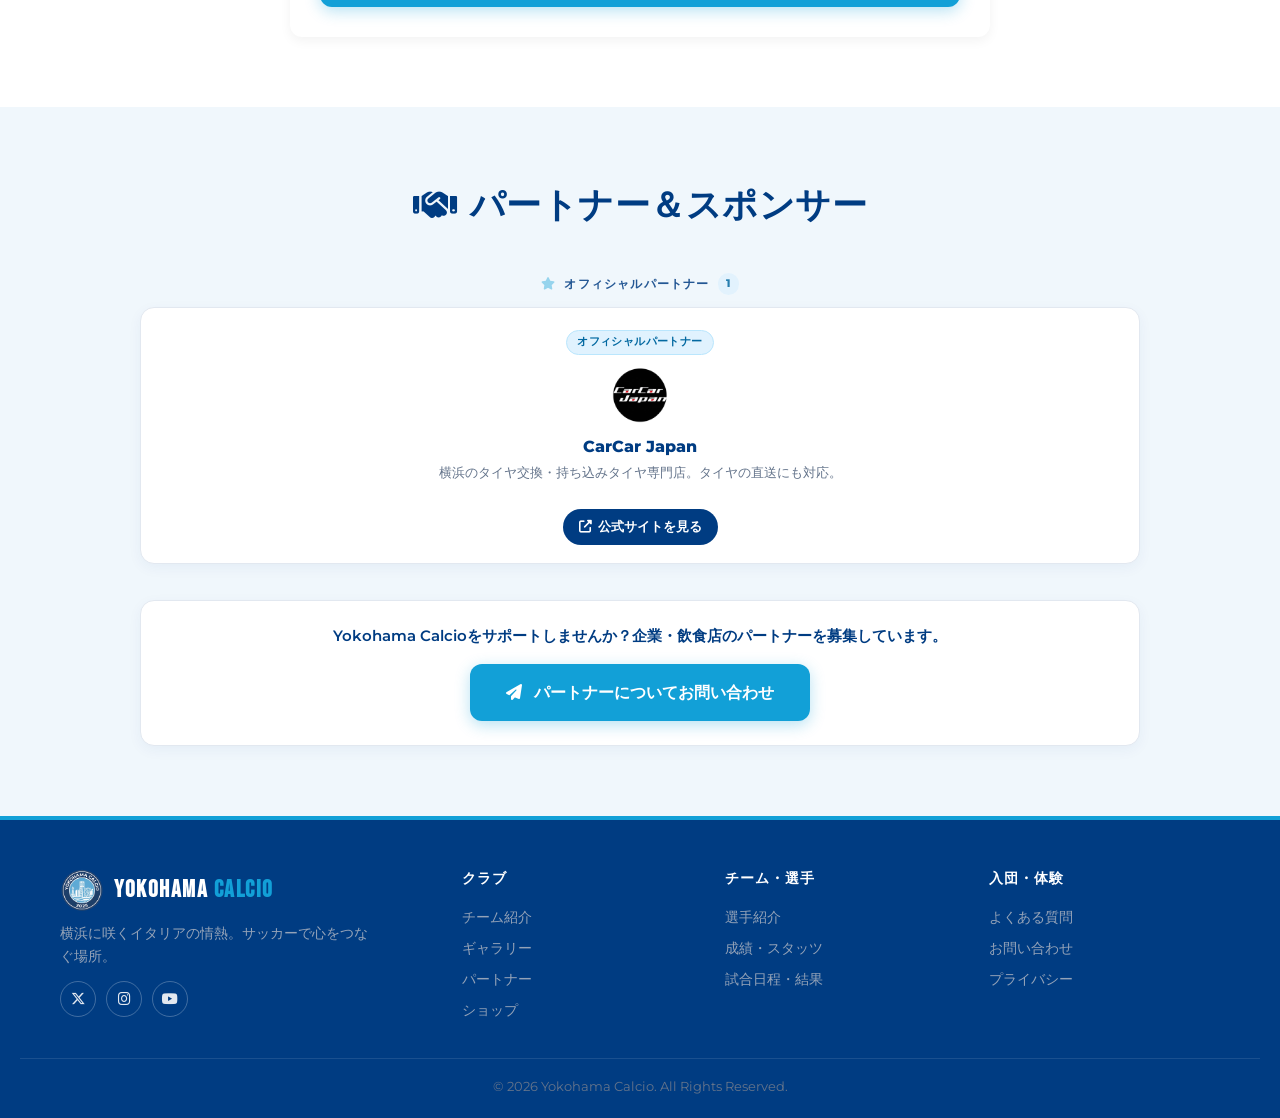
==== commit 52b23a79: "Update index.html" ====
--- a/index.html
+++ b/index.html
@@ -406,8 +406,8 @@
           </div>
           <div class="tri-score score-box">${esc(sub.score || 'VS')}</div>
           <div class="tri-team tri-away">
+            <div class="logo">${d.logoImg(aLogo, aName, aFb)}</div>
             <span class="tri-team-name">${esc(aName)}</span>
-            <div class="logo">${d.logoImg(aLogo, aName, aFb)}</div>
           </div>
         </div>
       `;
--- a/style.css
+++ b/style.css
@@ -802,9 +802,19 @@
 /* ==========================================
    8. SISTEMA LOGHI E STEMMI (ANTI-BUG SAFARI WEBKIT)
    ========================================== */
+/*
+   NOTA: .match-teams-wrapper è il contenitore del nuovo markup
+   a 3 colonne generato da index.html e matches.html:
+     [.match-team-col] [.match-center-score] [.match-team-col]
+   Il vecchio layout a due righe (.teams-logos-row + .teams-names-row)
+   non è più utilizzato da questi due file ma le classi restano
+   definite per retrocompatibilità.
+*/
 .match-teams-wrapper {
-    display: flex !important;
-    flex-direction: column !important;
+    display: grid !important;
+    grid-template-columns: 1fr auto 1fr !important;
+    align-items: center !important;
+    justify-items: center !important;
     gap: 10px !important;
     width: 100% !important;
     margin: 15px 0 !important;
@@ -1987,4 +1997,4 @@
         grid-column: span 2;
         grid-row: span 2;
     }
-}
+}
--- a/site-extras.css
+++ b/site-extras.css
@@ -8,6 +8,7 @@
 6. Form recente + Formazione    12. Contatti, Modali e Toast
 7. Statistiche e Classifiche (Stats Page)
 ===================================================================== */
+
 /* ---------- 1. MENU MOBILE (overlay scuro) ---------- */
 .mobile-nav { position: fixed; top: 0; left: 0; width: 100vw; height: 100vh; background: rgba(0,10,25,.75); backdrop-filter: blur(6px); -webkit-backdrop-filter: blur(6px); z-index: 9999; display: flex; justify-content: center; align-items: flex-start; padding: 15px; box-sizing: border-box; }
 .mobile-nav.hidden { display: none !important; }
@@ -27,6 +28,7 @@
 .mobile-submenu .mobile-link.sub { font-size: .88rem; padding: 8px 10px; color: #e2e8f0 !important; }
 .mobile-cta-wrapper { margin-top: 12px; padding-top: 12px; border-top: 1px solid rgba(255,255,255,.15); }
 .mobile-cta-btn { background: #87ceeb; color: #00224a !important; font-weight: 800; text-align: center; padding: 10px; border-radius: 8px; display: flex; align-items: center; justify-content: center; gap: 8px; text-decoration: none; }
+
 /* ---------- MENU DESKTOP ---------- */
 .desktop-nav-wrapper { display: flex; align-items: center; }
 .main-nav { display: flex !important; align-items: center !important; gap: 16px; white-space: nowrap; }
@@ -61,6 +63,7 @@
 @media (orientation: landscape) and (max-height: 600px), (max-height: 600px) {
 .mobile-nav-content { max-height: 90vh !important; padding: 12px 16px !important; margin-top: 5px !important; }
 }
+
 /* ---------- 2. TICKER NEWS ---------- */
 .news-ticker-bar { background: linear-gradient(90deg,#001229 0%,#00224a 100%); color: #fff; height: 44px; display: flex; align-items: center; overflow: hidden; border-bottom: 2px solid #87ceeb; box-shadow: 0 4px 12px rgba(0,0,0,.2); position: relative; z-index: 10; }
 .news-ticker-bar[hidden] { display: none; }
@@ -85,6 +88,7 @@
 .news-ticker-bar { height: 40px; }
 .ticker-item { font-size: .82rem; }
 }
+
 /* ---------- 3. BANNER RECLUTAMENTO & STEP ---------- */
 .recruitment-banner { background: linear-gradient(135deg, #00224a 0%, #001229 100%); border-radius: 16px; padding: 35px 25px; color: #fff; position: relative; overflow: hidden; border: 1px solid rgba(135,206,235,.3); box-shadow: 0 10px 30px rgba(0,34,74,.2); margin: 40px auto 0; max-width: 1000px; }
 .recruitment-banner::before { content: ''; position: absolute; top: 0; left: 0; width: 6px; height: 100%; background: linear-gradient(to bottom, #87ceeb 33%, #fff 33%, #fff 66%, #00224a 66%); }
@@ -99,11 +103,13 @@
 .step::before { counter-increment: step; content: counter(step); position: absolute; top: -16px; left: 18px; width: 34px; height: 34px; border-radius: 50%; background: var(--dark-navy, #003c82); color: #fff; font-weight: 800; display: flex; align-items: center; justify-content: center; border: 3px solid #fff; }
 .step h3 { color: var(--dark-navy, #003c82); font-size: 1.05rem; margin-bottom: 6px; }
 .step p { color: #475569; font-size: .9rem; line-height: 1.6; margin: 0; }
+
 /* ---------- 4. PULSANTE FISSO "PROVA" (solo mobile) ---------- */
 .floating-cta { position: fixed; left: 16px; bottom: calc(20px + env(safe-area-inset-bottom, 0px)); z-index: 900; display: none; align-items: center; gap: 8px; padding: 12px 18px; border-radius: 999px; background: #87ceeb; color: #00224a; font-weight: 800; font-size: .9rem; text-decoration: none; box-shadow: 0 6px 18px rgba(0,34,74,.35); transition: transform .25s ease, opacity .25s ease; }
 .floating-cta:focus-visible { outline: 3px solid #00224a; outline-offset: 2px; }
 .floating-cta.is-hidden { opacity: 0; transform: translateY(20px); pointer-events: none; }
 @media (max-width: 900px) { .floating-cta { display: inline-flex; } }
+
 /* ---------- 5. CALENDARIO / ALLENAMENTI ---------- */
 .cal-head { text-align: center; margin-bottom: 28px; }
 .cal-head .section-title { margin-bottom: 10px; }
@@ -134,6 +140,7 @@
 .cal-info h3 { color: #87ceeb; font-size: 1.15rem; margin-bottom: 10px; }
 .cal-info ul { margin: 0 0 18px 18px; line-height: 1.7; font-size: .92rem; }
 .cal-info .recruitment-btn { display: inline-flex; }
+
 /* ---------- 6. SCHEDE PARTITA E MATCH CENTER ---------- */
 .matches-wrap { max-width: 860px; margin: 0 auto; }
 .block-title { font-size: 1.15rem; font-weight: 800; color: var(--dark-navy); margin: 34px 0 16px; display: flex; align-items: center; gap: 10px; }
@@ -144,6 +151,7 @@
 @keyframes flash { 0%, 60% { box-shadow: 0 0 0 4px rgba(135,206,235,.8); } 100% { box-shadow: 0 4px 16px rgba(0,60,130,.05); } }
 .mc-head { display: flex; justify-content: space-between; align-items: center; gap: 8px; flex-wrap: wrap; border-bottom: 1px solid #f1f5f9; padding-bottom: 10px; margin-bottom: 6px; }
 .mc-date { font-size: .8rem; font-weight: 700; color: #64748b; }
+
 /* Contenitore per sfide singole (Home | Score/VS | Away) */
 .match-teams-wrapper {
 display: flex;
@@ -189,14 +197,20 @@
 .next-match-hero .match-team-name {
 color: #ffffff;
 }
-/* Effetto GLOW per loghi su schede scure (Next Match Hero & .mc.next) */
+
+/* Effetto ombra per loghi su schede scure (Next Match Hero & .mc.next, comprese triangolari) - MODIFICATO PER EVITARE EFFETTO GLOW ECCESSIVO */
 .mc.next .match-team-logo img,
 .mc.next .match-team-logo svg,
+.mc.next .tri-team .logo img,
+.mc.next .tri-team .logo svg,
 .next-match-hero .match-team-logo img,
-.next-match-hero .match-team-logo svg {
-filter: drop-shadow(0 0 8px rgba(135, 206, 235, 0.75));
--webkit-filter: drop-shadow(0 0 8px rgba(135, 206, 235, 0.75));
-}
+.next-match-hero .match-team-logo svg,
+.next-match-hero .tri-team .logo img,
+.next-match-hero .tri-team .logo svg {
+filter: drop-shadow(0 2px 4px rgba(0, 0, 0, 0.4));
+-webkit-filter: drop-shadow(0 2px 4px rgba(0, 0, 0, 0.4));
+}
+
 .match-center-score {
 display: flex;
 align-items: center;
@@ -212,6 +226,7 @@
 letter-spacing: 1px;
 line-height: 1;
 }
+
 /* Box del punteggio unificato per tutte le partite concluse */
 .score-box {
 display: inline-flex;
@@ -236,6 +251,7 @@
 color: var(--primary-sky, #87ceeb);
 border: 1px solid rgba(135, 206, 235, 0.3);
 }
+
 /* Grid Triangolare Prossima Partita (3 squadre) */
 .triangular-hero-grid {
 display: flex;
@@ -253,6 +269,7 @@
 line-height: 1;
 padding-top: 15px;
 }
+
 /* Triangolari Conclusi (Righe di partite) */
 .triangular-teams-wrapper {
 display: flex;
@@ -321,18 +338,20 @@
 .mc-actions { display: flex; gap: 8px; }
 .mc-btn { background: transparent; border: 1px solid #cbd5e1; color: var(--dark-navy); border-radius: 8px; padding: 7px 12px; font: inherit; font-size: .78rem; font-weight: 700; cursor: pointer; display: inline-flex; align-items: center; gap: 6px; text-decoration: none; }
 .mc-btn:hover, .mc-btn[aria-expanded="true"] { background: var(--dark-navy); color: #fff; border-color: var(--dark-navy); }
-/* Pulsanti per schede scure (.mc.next) ad alto contrasto */
+
+/* Pulsanti per schede scure (.mc.next) ad alto contrasto - SISTEMATO */
 .mc.next .mc-btn {
 color: #ffffff;
 border-color: rgba(255, 255, 255, 0.4);
-background: rgba(255, 255, 255, 0.1);
+background: rgba(255, 255, 255, 0.05);
 }
 .mc.next .mc-btn:hover,
 .mc.next .mc-btn[aria-expanded="true"] {
-background: var(--primary-sky, #87ceeb);
+background: #ffffff;
 color: var(--dark-navy, #003c82);
-border-color: var(--primary-sky, #87ceeb);
-}
+border-color: #ffffff;
+}
+
 .mc-details { margin-top: 14px; background: #f8fafc; border-radius: 12px; padding: 14px 16px; display: grid; gap: 8px; font-size: .88rem; color: #334155; }
 .mc-details[hidden] { display: none; }
 .mc-details .line { display: flex; gap: 8px; align-items: baseline; line-height: 1.45; }
@@ -341,6 +360,7 @@
 .lineup-chips { display: flex; flex-wrap: wrap; gap: 6px; margin-top: 2px; }
 .lineup-chips span { background: #fff; border: 1px solid #e2e8f0; border-radius: 999px; padding: 3px 10px; font-size: .76rem; font-weight: 600; }
 .lineup-chips b { color: var(--primary-sky); margin-right: 4px; }
+
 /* Prossime Partite Hero */
 .mc.next { background: linear-gradient(135deg, var(--dark-navy, #003c82) 0%, #001f42 100%); color: #fff; border: 2px solid var(--primary-sky); box-shadow: 0 10px 25px rgba(0,60,130,.15); }
 .mc.next .mc-head { border-color: rgba(255,255,255,.2); }
@@ -360,6 +380,7 @@
 .match-past-box, .next-match-hero { display: flex; flex-direction: column; justify-content: space-between; box-sizing: border-box; border-radius: 16px; padding: 18px; overflow: hidden; min-height: 440px; }
 .match-past-box { background: #fff; border: 1px solid #e2e8f0; box-shadow: 0 4px 18px rgba(0,60,130,.06); }
 .next-match-hero { background: linear-gradient(135deg, var(--dark-navy, #003c82) 0%, #001f42 100%); color: #fff; box-shadow: 0 10px 25px rgba(0,0,0,.15); border: 2px solid var(--primary-sky, #87ceeb); }
+
 /* Stili Hero index */
 .hero-section { position: relative; min-height: 580px; display: flex; align-items: center; overflow: hidden; color: #fff; }
 .hero-bg-slide { position: absolute; inset: 0; background-size: cover; background-position: center; transition: opacity 1.2s ease-in-out; opacity: 0; z-index: 0; }
@@ -392,6 +413,7 @@
 .next-match-header { border-bottom-color: rgba(255,255,255,.2); }
 .next-match-badge { background: var(--primary-sky, #87ceeb); color: var(--dark-navy, #003c82); font-weight: 800; padding: 3px 10px; border-radius: 20px; font-size: .72rem; text-transform: uppercase; }
 .match-box-date { font-size: .76rem; color: #64748b; font-weight: 600; }
+
 /* Nessuna Partita in Programma (No-Match Card) */
 .next-match-hero.no-match-card { display: flex !important; flex-direction: column !important; align-items: center !important; justify-content: center !important; text-align: center !important; padding: 30px 20px !important; min-height: 440px !important; }
 .no-match-box { display: flex !important; flex-direction: column !important; align-items: center !important; justify-content: center !important; text-align: center !important; width: 100% !important; max-width: 340px !important; margin: 0 auto !important; }
@@ -400,6 +422,7 @@
 .btn-match-detail-hero.btn-no-match { display: inline-flex !important; align-items: center !important; justify-content: center !important; text-align: center !important; gap: 8px !important; padding: 11px 22px !important; font-size: 0.88rem !important; font-weight: 800 !important; border-radius: 30px !important; background: var(--primary-sky, #87ceeb) !important; color: var(--dark-navy, #003c82) !important; text-decoration: none !important; box-shadow: 0 4px 15px rgba(135,206,235,0.3) !important; transition: all 0.25s ease !important; margin: 0 auto !important; line-height: 1 !important; }
 .btn-match-detail-hero.btn-no-match span { display: inline-flex !important; align-items: center !important; justify-content: center !important; line-height: 1 !important; }
 .btn-match-detail-hero.btn-no-match:hover { background: #ffffff !important; transform: translateY(-2px) !important; }
+
 .match-info-hero-bar { display: flex; flex-wrap: wrap; justify-content: center; gap: 6px 14px; background: #f8fafc; border: 1px solid #e2e8f0; padding: 8px 12px; border-radius: 8px; font-size: .78rem; margin-top: 8px; color: var(--dark-navy, #003c82); font-weight: 600; }
 .next-match-hero .match-info-hero-bar { background: rgba(255,255,255,.08); border: none; color: #fff; }
 .match-past-box .match-info-hero-bar { flex-direction: column; align-items: flex-start; }
@@ -412,8 +435,11 @@
 .match-card-footer-hero { justify-content: space-between; align-items: center; border-top: 1px solid rgba(255,255,255,.2); }
 .btn-match-detail, .btn-match-detail-hero { font-size: .76rem; font-weight: 800; padding: 7px 14px; border-radius: 6px; text-decoration: none; display: inline-flex; align-items: center; gap: 6px; white-space: nowrap; }
 .btn-match-detail { background: var(--dark-navy, #003c82); color: #fff; }
-.btn-match-detail-hero { background: var(--primary-sky, #87ceeb); color: var(--dark-navy, #003c82); }
-.btn-match-detail-hero:hover { background: #ffffff; color: var(--dark-navy, #003c82); }
+
+/* Pulsante principale "Dettagli Partita" nella Hero - SISTEMATO */
+.btn-match-detail-hero { background: #ffffff; color: var(--dark-navy, #003c82); }
+.btn-match-detail-hero:hover { background: var(--primary-sky, #87ceeb); color: var(--dark-navy, #003c82); }
+
 /* Countdown & Aggiungi al Calendario */
 .match-countdown-wrapper { margin-top: 8px; padding: 8px 10px; background: rgba(0,0,0,.3); border: 1px solid rgba(135,206,235,.35); border-radius: 10px; text-align: center; }
 .countdown-title { font-size: .7rem; font-weight: 700; color: var(--primary-sky, #87ceeb); text-transform: uppercase; letter-spacing: 1px; margin-bottom: 5px; }
@@ -441,6 +467,7 @@
 .tri-team .logo { width: 28px; height: 28px; }
 .tri-team-name { font-size: .78rem; }
 }
+
 /* ---------- 7. PARTNER & SPONSOR ---------- */
 .partners-wrap { max-width: 1000px; margin: 0 auto; display: flex; flex-direction: column; gap: 26px; }
 .tier-title { font-size: .78rem; font-weight: 800; text-transform: uppercase; letter-spacing: 1.2px; color: var(--dark-navy, #003c82); display: flex; align-items: center; justify-content: center; gap: 8px; margin-bottom: 12px; opacity: .85; }
@@ -459,6 +486,7 @@
 .official-link:hover { background: #87ceeb; color: #00224a; }
 .partner-cta-box { background: #fff; border: 1px solid #e2e8f0; border-radius: 14px; padding: 24px 20px; text-align: center; box-shadow: 0 4px 14px rgba(0,60,130,.05); margin-top: 10px; }
 .partner-cta-box p { font-size: .92rem; font-weight: 600; color: var(--dark-navy, #003c82); margin: 0 0 16px 0; line-height: 1.5; }
+
 /* ---------- 8. ACCESSIBILITÀ E VARIE ---------- */
 .partner-logos-container:empty { display: none; }
 :focus-visible { outline: 2px solid var(--primary-sky, #12A0D7); outline-offset: 2px; }
@@ -471,6 +499,7 @@
 .hero-bg-slide { transition: none; }
 .floating-cta, .cal-card { transition: none; }
 }
+
 /* ---------- 9. FOOTER PROFESSIONALE ---------- */
 .footer { text-align: left; padding: 48px 0 20px; }
 .footer-grid { display: grid; grid-template-columns: 1.6fr 1fr 1fr 1fr; gap: 32px; }
@@ -486,6 +515,7 @@
 .footer-partners-label { color: #94a3b8; font-size: .72rem; font-weight: 800; letter-spacing: 1.2px; text-transform: uppercase; }
 .footer-copy { text-align: center; color: #64748b; font-size: .8rem; margin: 32px 20px 0; padding-top: 18px; border-top: 1px solid rgba(255,255,255,.1); }
 @media (max-width: 800px) { .footer-grid { grid-template-columns: 1fr 1fr; } .footer-brand { grid-column: 1 / -1; } }
+
 /* ---------- 10. INTESTAZIONE PAGINA + KPI ---------- */
 .page-hero { background: linear-gradient(135deg, #00224a 0%, #003c82 100%); color: #fff; padding: 38px 0 30px; border-bottom: 3px solid #87ceeb; }
 .page-hero h1 { font-size: clamp(1.6rem, 4vw, 2.4rem); font-weight: 800; display: flex; align-items: center; gap: 12px; }
@@ -504,6 +534,7 @@
 .pill-row { display: flex; flex-wrap: wrap; gap: 8px; }
 .pill { border: 1px solid #cbd5e1; background: #f1f5f9; color: var(--dark-navy, #003c82); border-radius: 999px; padding: 8px 16px; font-weight: 700; font-size: .84rem; cursor: pointer; font-family: inherit; }
 .pill.active { background: var(--dark-navy, #003c82); color: #fff; border-color: var(--dark-navy, #003c82); }
+
 /* ---------- 11. FORMA RECENTE + FORMAZIONE TIPO ---------- */
 .form-strip { display: flex; gap: 8px; flex-wrap: wrap; align-items: center; }
 .form-dot { width: 38px; height: 38px; border-radius: 50%; color: #fff; font-weight: 800; display: inline-flex; align-items: center; justify-content: center; font-size: .9rem; cursor: help; }
@@ -535,6 +566,7 @@
 .panel h3 { color: var(--dark-navy, #003c82); font-size: 1.1rem; font-weight: 800; margin-bottom: 14px; display: flex; align-items: center; gap: 8px; }
 .panel h3 i { color: var(--primary-sky, #12A0D7); }
 .table-scroll { overflow-x: auto; }
+
 /* ---------- 12. CONTATTI & MODALI & TOAST ---------- */
 .contact-grid-container { display: grid; grid-template-columns: minmax(0, 1fr) minmax(0, 340px); gap: 30px; max-width: 1000px; width: 100%; margin: 0 auto; }
 @media (max-width: 880px) { .contact-grid-container { grid-template-columns: 1fr; gap: 20px; } }
@@ -581,6 +613,7 @@
 .submit-btn { background: var(--dark-navy, #003c82); color: #fff; border: 0; padding: 14px 28px; border-radius: 8px; font-size: 1rem; font-weight: 800; cursor: pointer; display: inline-flex; align-items: center; justify-content: center; gap: 10px; width: 100%; box-shadow: 0 4px 12px rgba(0,60,130,.2); transition: background .2s, transform .1s; }
 .submit-btn:hover:not(:disabled) { background: #002b5c; transform: translateY(-1px); }
 .submit-btn:disabled { opacity: .6; cursor: wait; }
+
 /* MODALI */
 .confirm-modal-overlay, .privacy-modal-overlay { position: fixed; inset: 0; background: rgba(0,10,25,.72); backdrop-filter: blur(5px); z-index: 10001; display: flex; align-items: center; justify-content: center; padding: 20px; opacity: 0; pointer-events: none; transition: opacity .3s; }
 .privacy-modal-overlay { z-index: 10002; }
@@ -600,6 +633,7 @@
 .privacy-modal-body h4:first-child { margin-top: 0; }
 .privacy-modal-body p { margin-bottom: 12px; }
 .privacy-modal-footer { padding: 16px 24px; background: #f8fafc; border-top: 1px solid #e2e8f0; text-align: right; }
+
 /* TOAST COPIA EMAIL */
 .toast-copy {
 position: fixed;
@@ -631,6 +665,7 @@
 .toast-copy i { color: #10b981; font-size: 1.1rem; }
 @media (max-width: 768px) { .form-control { font-size: 16px !important; } .form-row-date-age { gap: 8px; } .privacy-modal-body { padding: 16px; font-size: .86rem; } }
 @media (max-width: 600px) { .contact-form-card { padding: 20px 16px; } }
+
 /* ---------- 13. STATISTICHE E CLASSIFICHE (Stats Page) ---------- */
 .stats-grid { display: grid; grid-template-columns: repeat(auto-fit, minmax(290px, 1fr)); gap: 22px; }
 .ranking-card { background: #fff; border-radius: 16px; padding: 20px; border: 1px solid #e2e8f0; box-shadow: 0 4px 16px rgba(0,60,130,.05); }
@@ -657,4 +692,4 @@
 .sub-title { font-size: .95rem; font-weight: 800; color: var(--dark-navy, #003c82); margin: 22px 0 10px; }
 .stats-section-title { font-family: var(--font-brand, sans-serif); font-size: 1.7rem; color: var(--dark-navy, #003c82); border-bottom: 3px solid var(--dark-navy, #003c82); padding-bottom: 8px; margin: 40px 0 22px; display: flex; align-items: center; gap: 10px; letter-spacing: 1px; }
 .stats-section-title i { color: var(--primary-sky, #87ceeb); }
-@media (max-width: 600px) { .stats-table th, .stats-table td { padding: 8px 4px; font-size: .76rem; } }+@media (max-width: 600px) { .stats-table th, .stats-table td { padding: 8px 4px; font-size: .76rem; } }
